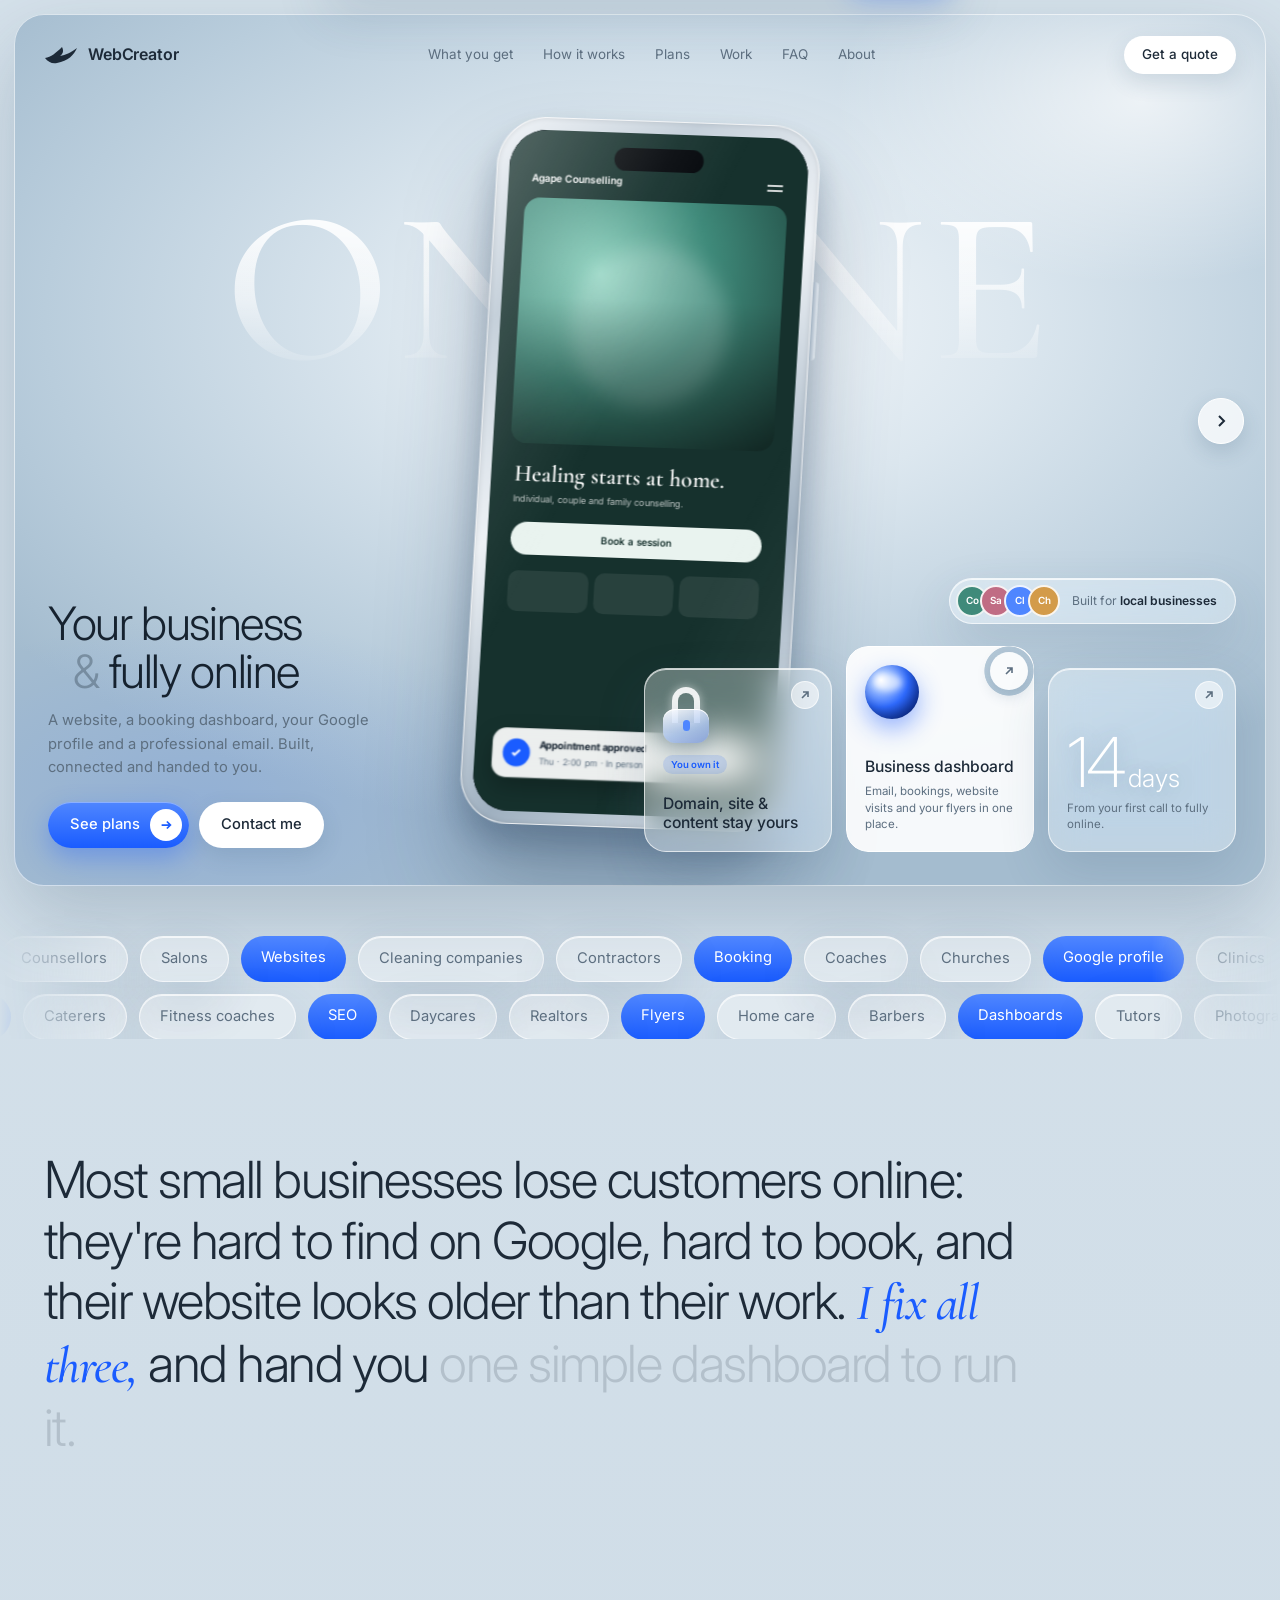
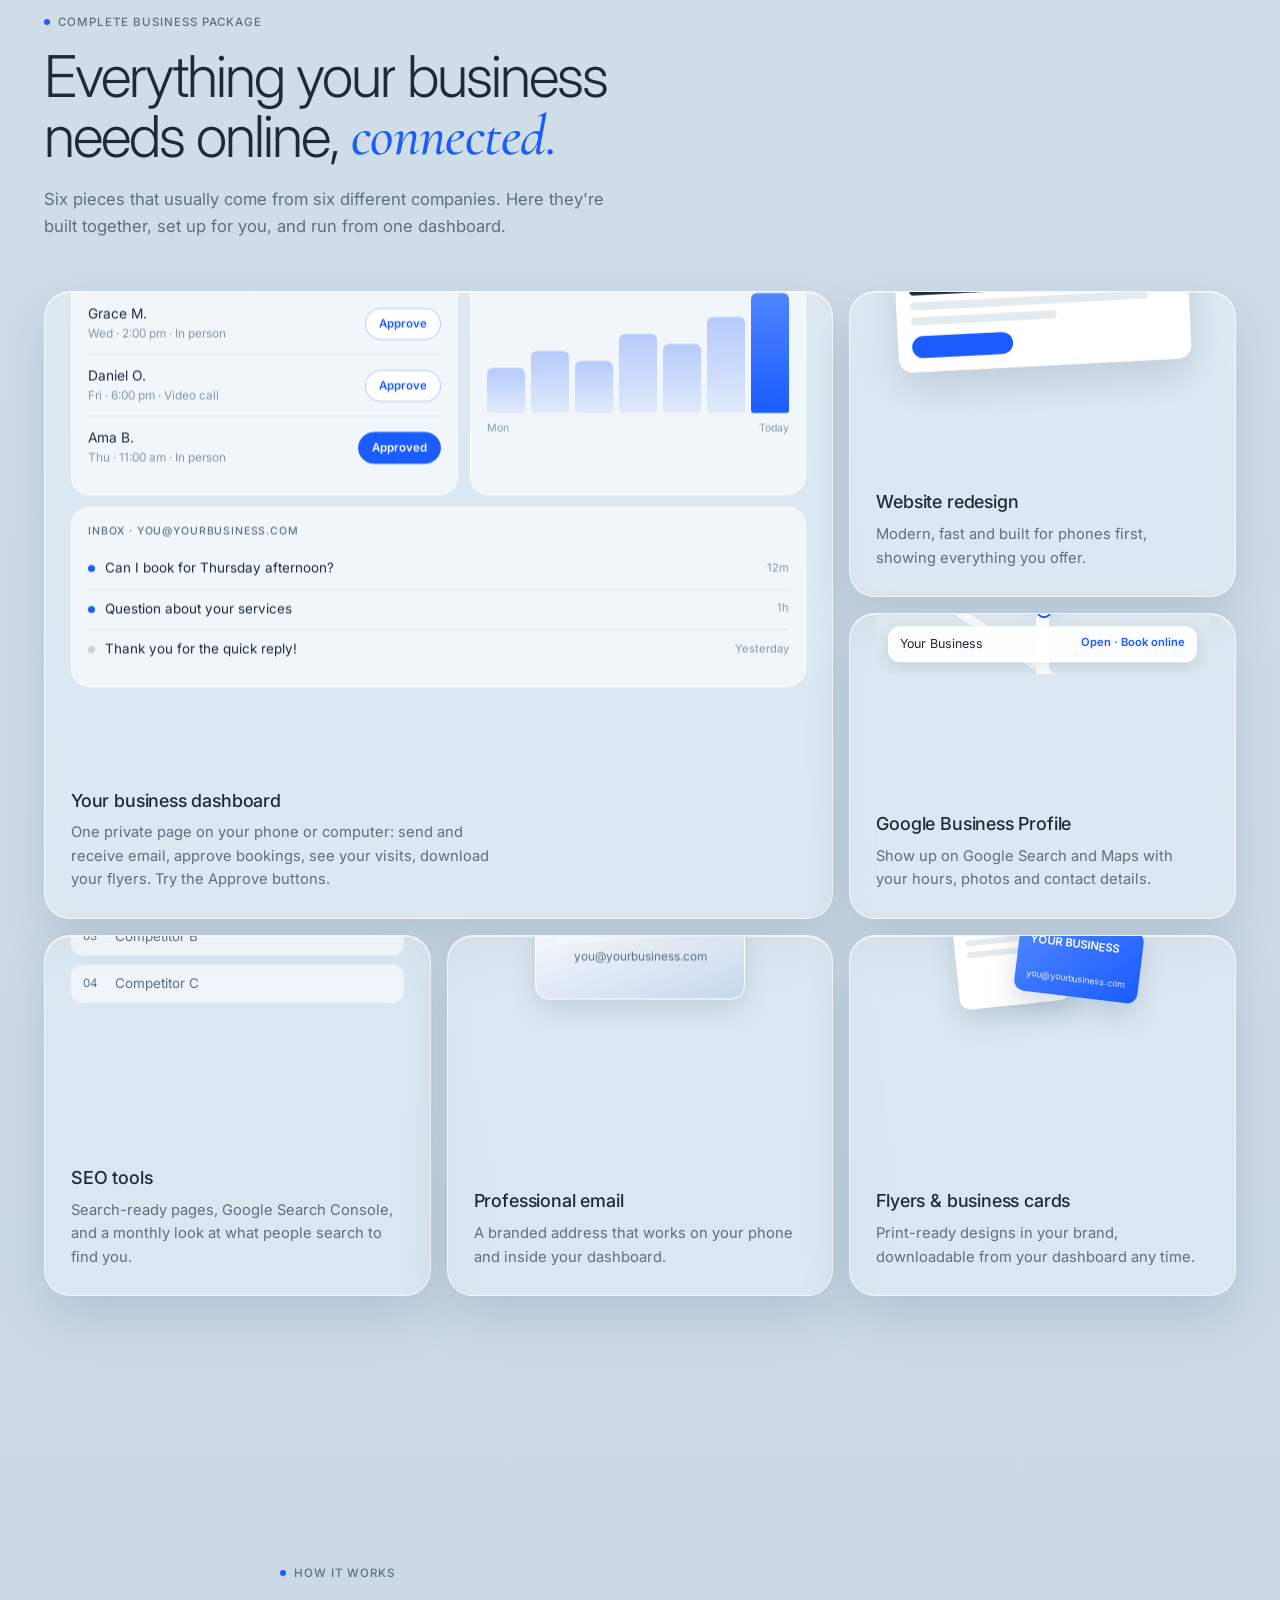
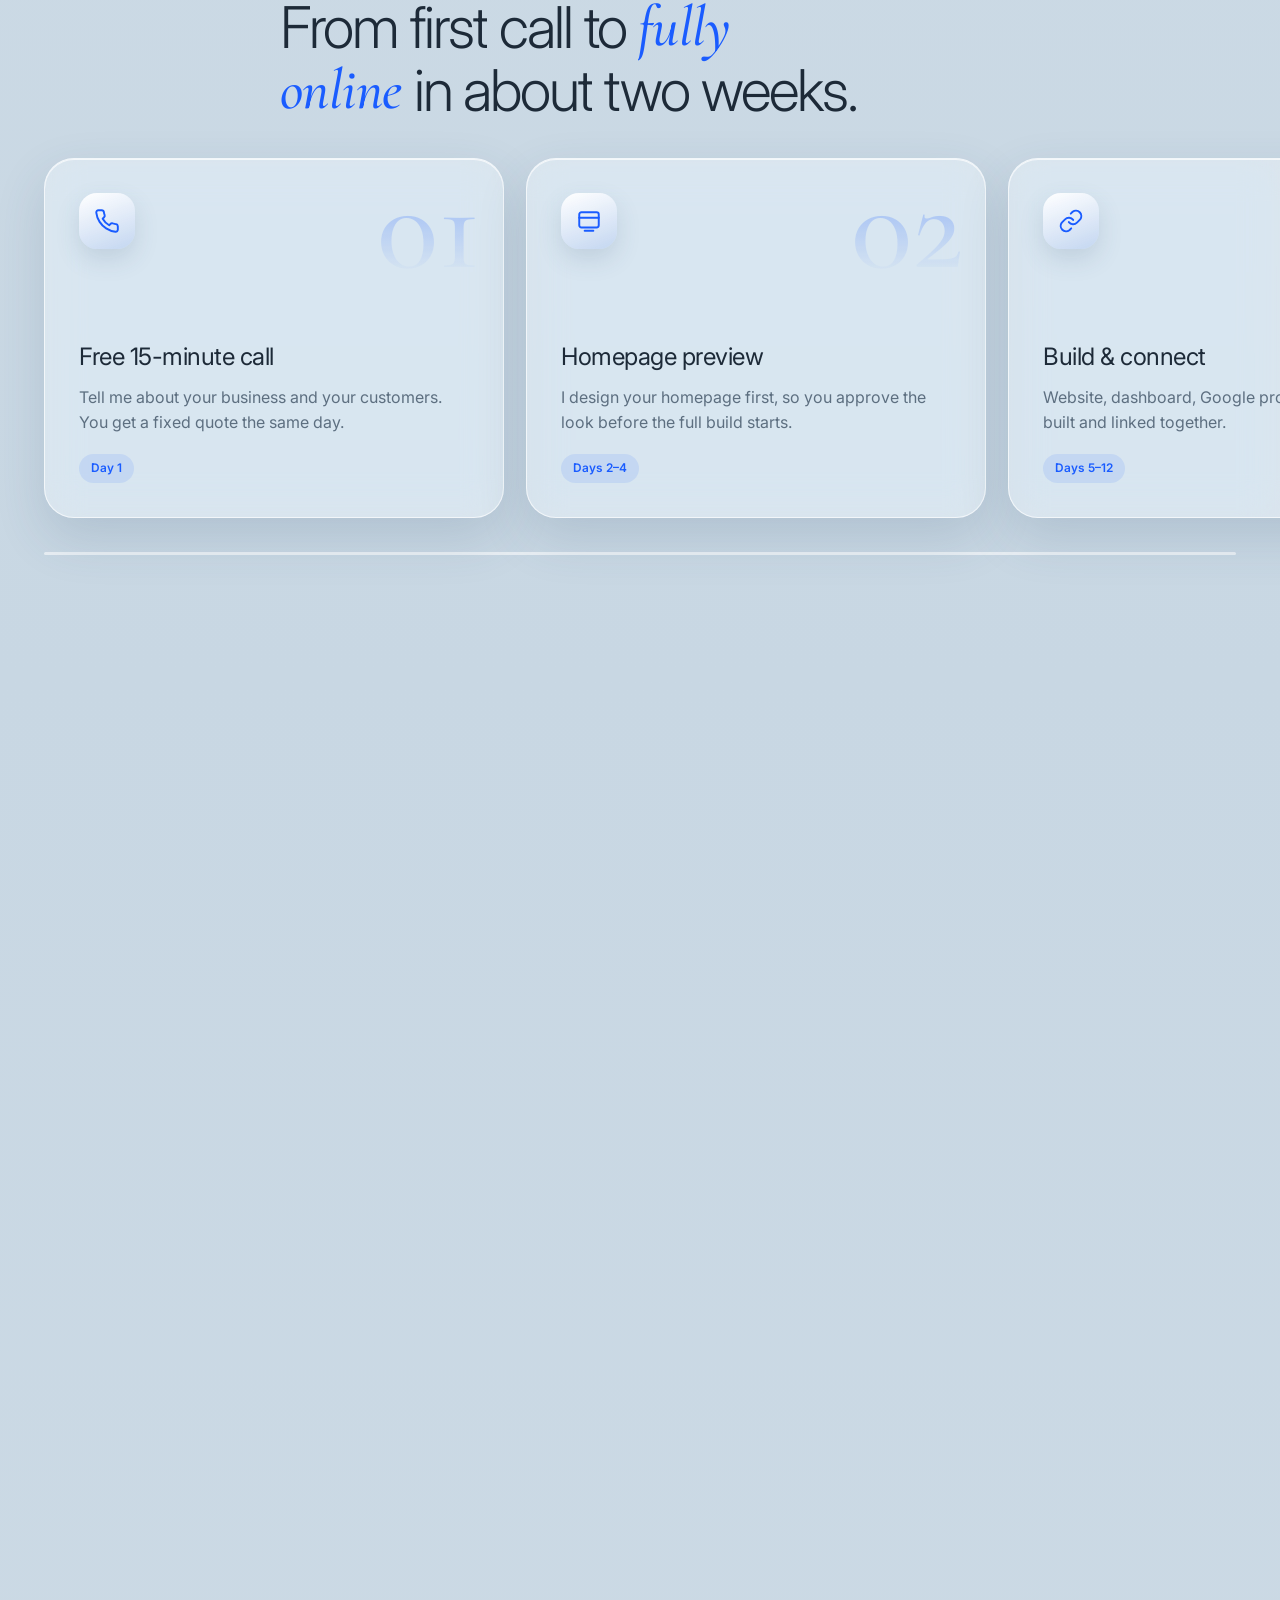
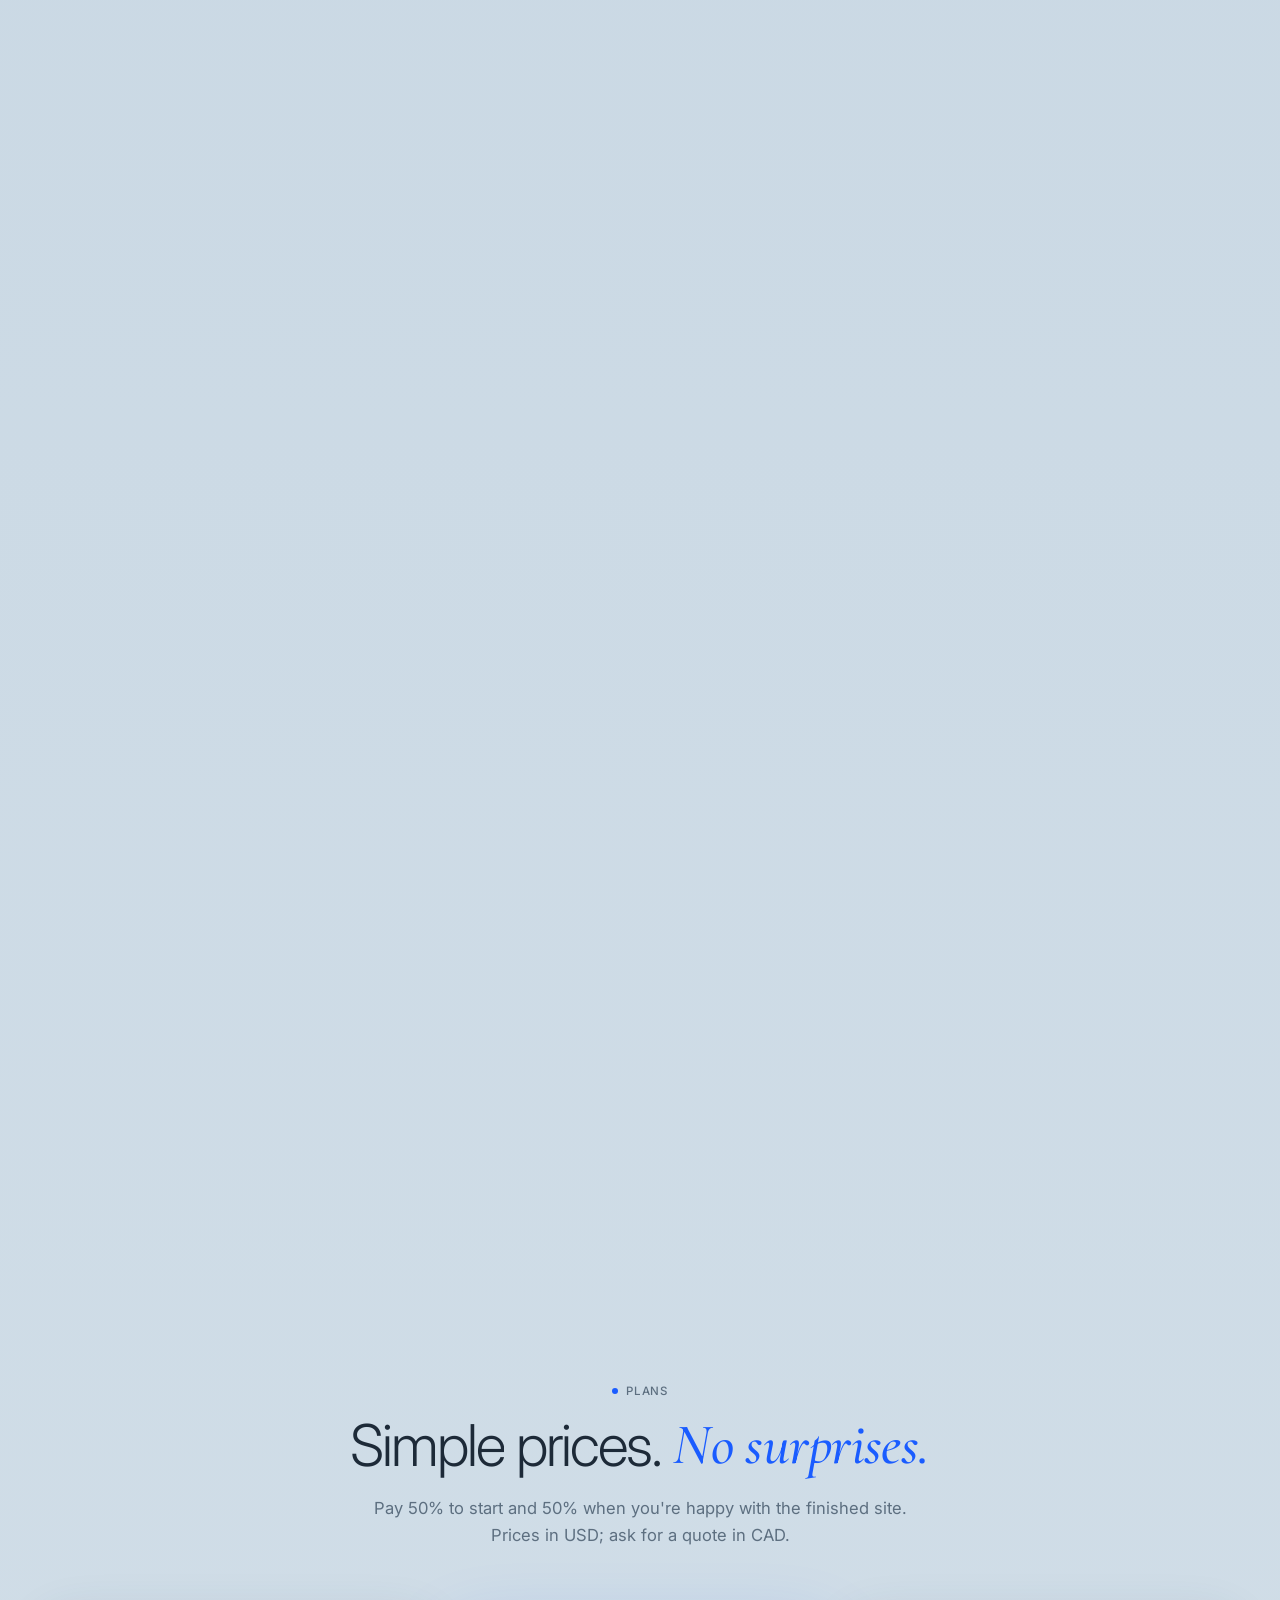
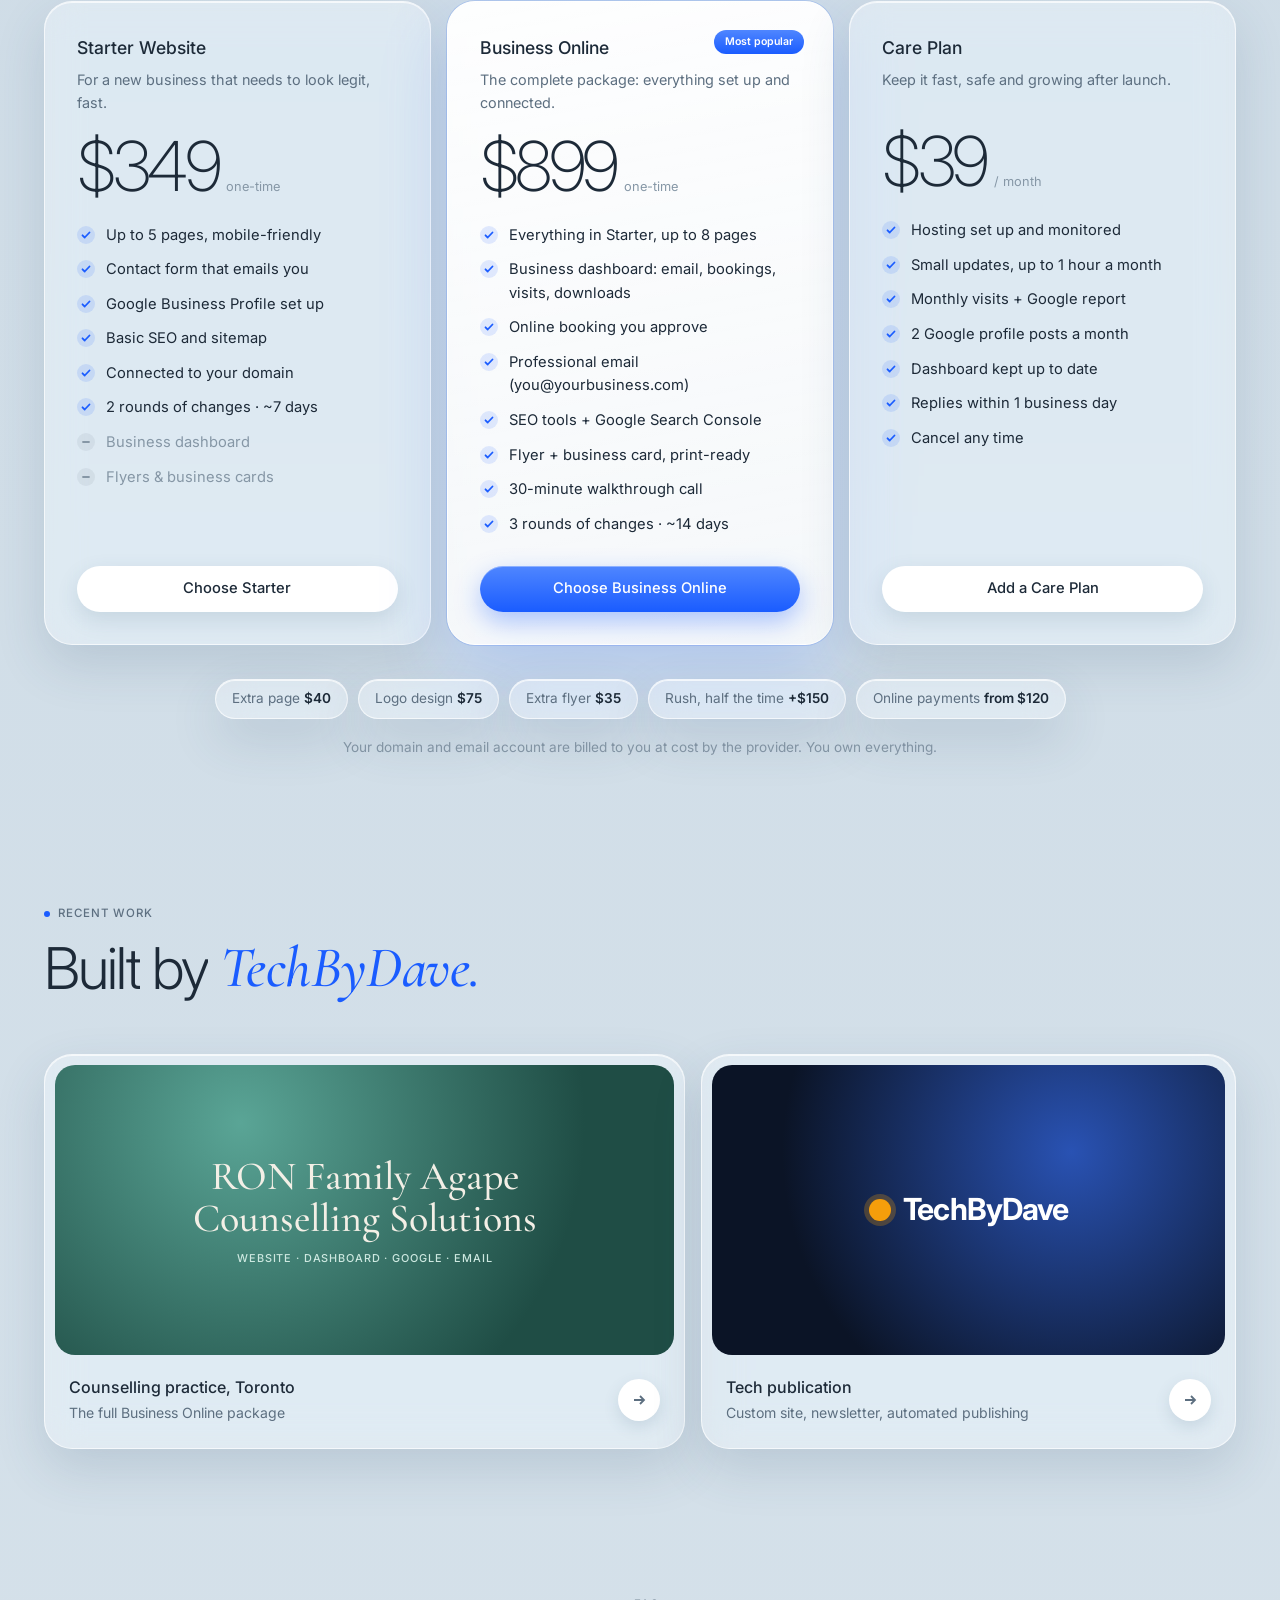
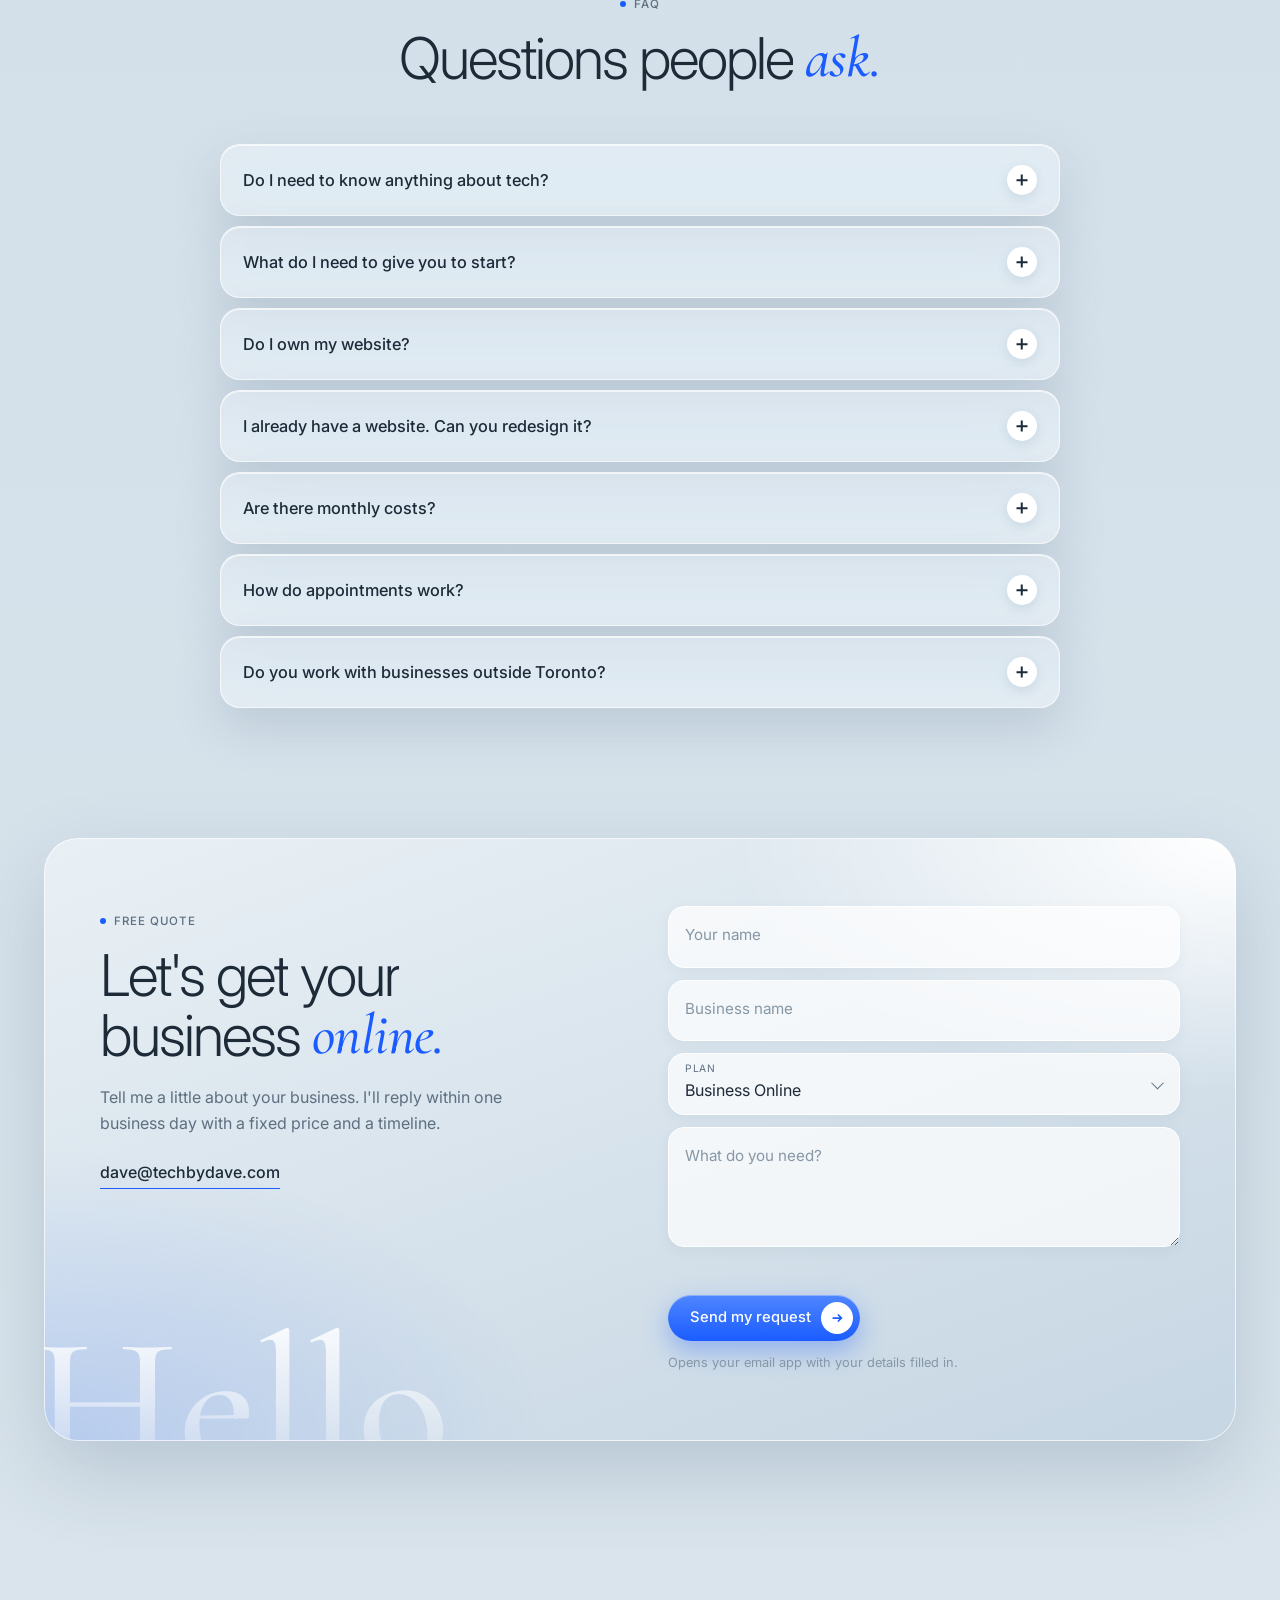
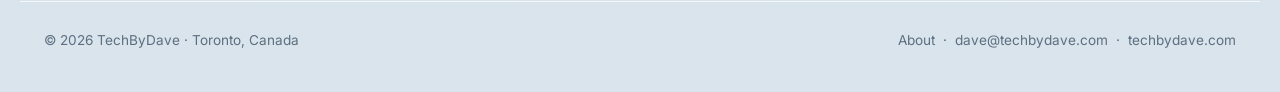
==== index.html @ c07c8d13 "Floating nav: one line, shorter labels, hide extras on narrow screens Co-Authored-By: Claude Opus 5." ====
<!DOCTYPE html>
<html lang="en">
<head>
<meta charset="utf-8">
<meta name="viewport" content="width=device-width, initial-scale=1">
<title>WebCreator by TechByDave | Websites for Small Businesses</title>
<meta name="description" content="Your business, fully online: a modern website, your own business dashboard, Google Business Profile, SEO, professional email, and flyers and business cards. Built and set up for you by TechByDave.">
<link rel="canonical" href="https://webcreator.techbydave.com/">
<meta property="og:title" content="Your business, fully online. | WebCreator by TechByDave">
<meta property="og:description" content="Website, dashboard, Google Business Profile, SEO, professional email and print designs, all set up for you.">
<meta property="og:url" content="https://webcreator.techbydave.com/">
<meta property="og:type" content="website">
<link rel="icon" href="favicon.svg" type="image/svg+xml">
<link rel="icon" href="favicon.ico" sizes="any">
<link rel="apple-touch-icon" href="apple-touch-icon.png">
<link rel="manifest" href="site.webmanifest">
<meta name="theme-color" content="#c9d9e5">
<link rel="preconnect" href="https://fonts.googleapis.com">
<link rel="preconnect" href="https://fonts.gstatic.com" crossorigin>
<link href="https://fonts.googleapis.com/css2?family=Cormorant+Garamond:wght@500;600&family=Inter:wght@200;300;400;500;600&display=swap" rel="stylesheet">
<script type="application/ld+json">
{"@context":"https://schema.org","@type":"ProfessionalService","name":"WebCreator by TechByDave","url":"https://webcreator.techbydave.com/","email":"dave@techbydave.com","areaServed":"Worldwide","address":{"@type":"PostalAddress","addressLocality":"Toronto","addressRegion":"ON","addressCountry":"CA"},"description":"Websites, business dashboards, Google Business Profile, SEO, professional email and print designs for small businesses.","priceRange":"$$"}
</script>
<link rel="stylesheet" href="assets/site.css">
</head>
<body>
<div class="progress" aria-hidden="true"></div>
<nav class="pnav glass" aria-label="Page">
  <a class="brand" href="#top"><svg viewBox="0 0 34 20" aria-hidden="true"><path d="M1 13c6-1 11-5 17-11 2 4 1 7-2 9 6-1 10-3 17-8-3 7-9 13-20 15-5 1-9-1-12-5z" fill="#1d2a38"/></svg>WebCreator</a>
  <a class="l" href="#included">Services</a><a class="l" href="#process">Process</a><a class="l" href="#plans">Plans</a><a class="l" href="#work" data-opt>Work</a><a class="l" href="about.html">About</a>
  <a class="btn btn-blue" href="#contact" style="padding:0 16px">Get a quote</a>
</nav>

<div class="frame" id="top">
  <nav class="nav" aria-label="Main">
    <a class="brand" href="#top" aria-label="WebCreator by TechByDave, home"><svg viewBox="0 0 34 20" aria-hidden="true"><path d="M1 13c6-1 11-5 17-11 2 4 1 7-2 9 6-1 10-3 17-8-3 7-9 13-20 15-5 1-9-1-12-5z" fill="#1d2a38"/></svg>WebCreator</a>
    <ul><li><a href="#included">What you get</a></li><li><a href="#process">How it works</a></li><li><a href="#plans">Plans</a></li><li><a href="#work">Work</a></li><li><a href="#faq">FAQ</a></li><li><a href="about.html">About</a></li></ul>
    <a class="btn btn-white" href="#contact">Get a quote</a>
  </nav>

  <div class="word" aria-hidden="true">ONLINE</div>

  <div class="stage" aria-label="Example client website on a phone">
    <div class="mover"><div class="float" id="float">
      <div class="phone">
        <div class="screen">
          <div class="island"></div>
          <div class="site" id="site"></div>
          <div class="toast" id="toast"><span class="ok"><svg viewBox="0 0 16 16" fill="none" stroke="currentColor" stroke-width="2.2"><path d="M4 8.5l2.5 2.5L12 5.5"/></svg></span><span><b id="toast-t">Appointment approved</b><small id="toast-s">Thu · 2:00 pm</small></span></div>
        </div>
      </div>
    </div></div>
  </div>

  <button class="next" id="next" type="button" aria-label="Show another example site"><svg viewBox="0 0 16 16" fill="none" stroke="currentColor" stroke-width="2"><path d="M6 3l5 5-5 5"/></svg></button>

  <div class="copy">
    <h1 class="reveal-up" style="transition-delay:.1s"><span>Your business</span><span class="amp"><em>&amp;</em> fully online</span></h1>
    <p class="reveal-up" style="transition-delay:.25s">A website, a booking dashboard, your Google profile and a professional email. Built, connected and handed to you.</p>
    <div class="ctas reveal-up" style="transition-delay:.4s">
      <a class="btn btn-blue" href="#plans">See plans <span class="dot"><svg viewBox="0 0 16 16" fill="none" stroke="currentColor" stroke-width="2"><path d="M3 8h10M9 4l4 4-4 4"/></svg></span></a>
      <a class="btn btn-white" href="#contact">Contact me</a>
    </div>
  </div>

  <div class="who glass reveal-up" style="transition-delay:.5s">
    <div class="faces" aria-hidden="true"><span style="background:#3f8a7a">Co</span><span style="background:#c06c84">Sa</span><span style="background:#4f86ff">Cl</span><span style="background:#d39b4a">Ch</span></div>
    <small>Built for <b>local businesses</b></small>
  </div>

  <div class="cards">
    <a class="hcard glass reveal-up" style="transition-delay:.55s" href="#included">
      <span class="go"><svg viewBox="0 0 12 12" fill="none" stroke="currentColor" stroke-width="1.6"><path d="M3 9l6-6M4 3h5v5"/></svg></span>
      <div class="lock"><i></i></div>
      <span class="pill">You own it</span>
      <h3>Domain, site &amp; content stay yours</h3>
    </a>
    <div class="wcard reveal-up" style="transition-delay:.65s">
      <a class="hcard white" href="#included">
        <div class="orb"></div>
        <h3>Business dashboard</h3>
        <p>Email, bookings, website visits and your flyers in one place.</p>
      </a>
      <a class="notch" href="#included" aria-label="See what the dashboard does"><svg viewBox="0 0 12 12" fill="none" stroke="currentColor" stroke-width="1.6"><path d="M3 9l6-6M4 3h5v5"/></svg></a>
    </div>
    <a class="hcard glass reveal-up" style="transition-delay:.75s" href="#process">
      <span class="go"><svg viewBox="0 0 12 12" fill="none" stroke="currentColor" stroke-width="1.6"><path d="M3 9l6-6M4 3h5v5"/></svg></span>
      <div class="stat" id="days">14<small>days</small></div>
      <p>From your first call to fully online.</p>
    </a>
  </div>
</div>

<div class="rows" aria-label="Who it's for and what's included">
  <div class="r"><span class="glass">Counsellors</span><span class="glass">Salons</span><span class="b">Websites</span><span class="glass">Cleaning companies</span><span class="glass">Contractors</span><span class="b">Booking</span><span class="glass">Coaches</span><span class="glass">Churches</span><span class="b">Google profile</span><span class="glass">Clinics</span><span class="glass">Restaurants</span><span class="glass">Non-profits</span><span class="glass">Counsellors</span><span class="glass">Salons</span><span class="b">Websites</span><span class="glass">Cleaning companies</span><span class="glass">Contractors</span><span class="b">Booking</span><span class="glass">Coaches</span><span class="glass">Churches</span><span class="b">Google profile</span><span class="glass">Clinics</span><span class="glass">Restaurants</span><span class="glass">Non-profits</span><span class="glass">Counsellors</span><span class="glass">Salons</span><span class="b">Websites</span><span class="glass">Cleaning companies</span><span class="glass">Contractors</span><span class="b">Booking</span><span class="glass">Coaches</span><span class="glass">Churches</span><span class="b">Google profile</span><span class="glass">Clinics</span><span class="glass">Restaurants</span><span class="glass">Non-profits</span></div>
  <div class="r"><span class="glass">Barbers</span><span class="b">Dashboards</span><span class="glass">Tutors</span><span class="glass">Photographers</span><span class="b">Pro email</span><span class="glass">Caterers</span><span class="glass">Fitness coaches</span><span class="b">SEO</span><span class="glass">Daycares</span><span class="glass">Realtors</span><span class="b">Flyers</span><span class="glass">Home care</span><span class="glass">Barbers</span><span class="b">Dashboards</span><span class="glass">Tutors</span><span class="glass">Photographers</span><span class="b">Pro email</span><span class="glass">Caterers</span><span class="glass">Fitness coaches</span><span class="b">SEO</span><span class="glass">Daycares</span><span class="glass">Realtors</span><span class="b">Flyers</span><span class="glass">Home care</span><span class="glass">Barbers</span><span class="b">Dashboards</span><span class="glass">Tutors</span><span class="glass">Photographers</span><span class="b">Pro email</span><span class="glass">Caterers</span><span class="glass">Fitness coaches</span><span class="b">SEO</span><span class="glass">Daycares</span><span class="glass">Realtors</span><span class="b">Flyers</span><span class="glass">Home care</span></div>
</div>

<section class="statement" style="padding-bottom:40px"><div class="wrap">
  <p class="say">Most small businesses lose customers online: they're hard to find on Google, hard to book, and their website looks older than their work. <em>I fix all three,</em> and hand you one simple dashboard to run it.</p>
</div></section>

<section id="included"><div class="wrap">
  <div class="head rv"><span class="label">Complete business package</span><h2>Everything your business needs online, <em>connected.</em></h2><p>Six pieces that usually come from six different companies. Here they're built together, set up for you, and run from one dashboard.</p></div>
  <div class="bento">
    <article class="tile glass t-dash rv">
      <div class="ui par" data-speed=".05"><div class="mini">
        <div class="pane"><span class="label">Appointment requests</span>
          <div class="appt"><span>Grace M.<small>Wed · 2:00 pm · In person</small></span><button class="approve" type="button">Approve</button></div>
          <div class="appt"><span>Daniel O.<small>Fri · 6:00 pm · Video call</small></span><button class="approve" type="button">Approve</button></div>
          <div class="appt"><span>Ama B.<small>Thu · 11:00 am · In person</small></span><button class="approve done" type="button">Approved</button></div>
        </div>
        <div class="pane"><span class="label">Visits this week</span><div class="bars"><i style="height:38%;transition-delay:.05s"></i><i style="height:52%;transition-delay:.1s"></i><i style="height:44%;transition-delay:.15s"></i><i style="height:66%;transition-delay:.2s"></i><i style="height:58%;transition-delay:.25s"></i><i style="height:80%;transition-delay:.3s"></i><i style="height:100%;transition-delay:.35s"></i></div><div class="note"><span>Mon</span><span>Today</span></div></div>
        <div class="pane" style="grid-column:1/-1"><span class="label">Inbox · you@yourbusiness.com</span>
          <div class="mailrow"><i></i><span>Can I book for Thursday afternoon?</span><small>12m</small></div>
          <div class="mailrow"><i></i><span>Question about your services</span><small>1h</small></div>
          <div class="mailrow"><i class="r"></i><span>Thank you for the quick reply!</span><small>Yesterday</small></div>
        </div>
      </div></div>
      <h3>Your business dashboard</h3>
      <p>One private page on your phone or computer: send and receive email, approve bookings, see your visits, download your flyers. Try the Approve buttons.</p>
    </article>
    <article class="tile glass t-a rv">
      <div class="ui par" data-speed=".09"><div class="browser"><div class="bar"><i></i><i></i><i></i></div><div class="pg"><b></b><b class="s"></b><b class="t"></b><u></u></div></div></div>
      <h3>Website redesign</h3><p>Modern, fast and built for phones first, showing everything you offer.</p>
    </article>
    <article class="tile glass t-a rv">
      <div class="ui par" data-speed=".09"><div class="map"><div class="pin"><b></b></div><div class="listing">Your Business <span>Open · Book online</span></div></div></div>
      <h3>Google Business Profile</h3><p>Show up on Google Search and Maps with your hours, photos and contact details.</p>
    </article>
    <article class="tile glass t-a rv">
      <div class="ui par" data-speed=".09"><div class="rank" id="rank"><div><b>01</b>Competitor A</div><div><b>02</b>Competitor B</div><div class="you"><b>03</b>Your business</div><div><b>04</b>Competitor C</div></div></div>
      <h3>SEO tools</h3><p>Search-ready pages, Google Search Console, and a monthly look at what people search to find you.</p>
    </article>
    <article class="tile glass t-a rv">
      <div class="ui par" data-speed=".09"><div class="env"><div class="sheet"><b>New booking request</b>Hi, is Thursday at 2pm available?</div><div class="front">you@yourbusiness.com</div></div></div>
      <h3>Professional email</h3><p>A branded address that works on your phone and inside your dashboard.</p>
    </article>
    <article class="tile glass t-a rv">
      <div class="ui par" data-speed=".09"><div class="cards2"><div class="flyer"></div><div class="bcard">YOUR BUSINESS<small>you@yourbusiness.com</small></div></div></div>
      <h3>Flyers &amp; business cards</h3><p>Print-ready designs in your brand, downloadable from your dashboard any time.</p>
    </article>
  </div>
</div></section>

<section id="process" class="hz" style="padding:0">
  <div class="hzpin">
    <div class="wrap"><div class="head" style="margin-bottom:34px"><span class="label">How it works</span><h2>From first call to <em>fully online</em> in about two weeks.</h2></div></div>
    <div class="rail">
      <div class="card glass"><span class="n">01</span><span class="ico"><svg viewBox="0 0 24 24" fill="none" stroke="currentColor" stroke-width="1.8" stroke-linecap="round" stroke-linejoin="round"><path d="M22 16.9v3a2 2 0 0 1-2.2 2 19.8 19.8 0 0 1-8.6-3.1 19.5 19.5 0 0 1-6-6A19.8 19.8 0 0 1 2.1 4.2 2 2 0 0 1 4.1 2h3a2 2 0 0 1 2 1.7c.1 1 .4 1.9.7 2.8a2 2 0 0 1-.5 2.1L8 9.9a16 16 0 0 0 6 6l1.3-1.3a2 2 0 0 1 2.1-.4c.9.3 1.8.6 2.8.7a2 2 0 0 1 1.7 2z"/></svg></span><h3>Free 15-minute call</h3><p>Tell me about your business and your customers. You get a fixed quote the same day.</p><span class="when">Day 1</span></div>
      <div class="card glass"><span class="n">02</span><span class="ico"><svg viewBox="0 0 24 24" fill="none" stroke="currentColor" stroke-width="1.8" stroke-linecap="round" stroke-linejoin="round"><rect x="3" y="4" width="18" height="14" rx="2"/><path d="M3 9h18M8 21h8"/></svg></span><h3>Homepage preview</h3><p>I design your homepage first, so you approve the look before the full build starts.</p><span class="when">Days 2–4</span></div>
      <div class="card glass"><span class="n">03</span><span class="ico"><svg viewBox="0 0 24 24" fill="none" stroke="currentColor" stroke-width="1.8" stroke-linecap="round" stroke-linejoin="round"><path d="M10 13a5 5 0 0 0 7.5.5l3-3a5 5 0 0 0-7-7l-1.7 1.7"/><path d="M14 11a5 5 0 0 0-7.5-.5l-3 3a5 5 0 0 0 7 7l1.7-1.7"/></svg></span><h3>Build &amp; connect</h3><p>Website, dashboard, Google profile and email are built and linked together.</p><span class="when">Days 5–12</span></div>
      <div class="card glass"><span class="n">04</span><span class="ico"><svg viewBox="0 0 24 24" fill="none" stroke="currentColor" stroke-width="1.8" stroke-linecap="round" stroke-linejoin="round"><path d="M4.5 16.5c-1.5 1.3-2 5-2 5s3.7-.5 5-2c.7-.8.7-2.1-.1-2.9a2.2 2.2 0 0 0-2.9-.1z"/><path d="M12 15l-3-3a22 22 0 0 1 2-3.9A12.9 12.9 0 0 1 22 2c0 2.7-.8 7.5-6 11a22.4 22.4 0 0 1-4 2z"/></svg></span><h3>Launch &amp; walkthrough</h3><p>You go live on your domain, and I show you how to use your dashboard.</p><span class="when">Day 14</span></div>
      <a class="card end" href="#contact"><span class="label" style="color:rgba(255,255,255,.75)">You're online</span><h3>Let's start yours.</h3><p>Book a free 15-minute call and get a fixed quote the same day.</p><span class="when" style="background:#fff">Get a free quote →</span></a>
    </div>
    <div class="bar"><i></i></div>
  </div>
</section>

<section id="plans"><div class="wrap">
  <div class="head c rv"><span class="label">Plans</span><h2>Simple prices. <em>No surprises.</em></h2><p>Pay 50% to start and 50% when you're happy with the finished site. Prices in USD; ask for a quote in CAD.</p></div>
  <div class="plans">
    <div class="plan glass rv">
      <h3>Starter Website</h3><p class="for">For a new business that needs to look legit, fast.</p>
      <div class="price"><b>$349</b><small>one-time</small></div>
      <ul><li>Up to 5 pages, mobile-friendly</li><li>Contact form that emails you</li><li>Google Business Profile set up</li><li>Basic SEO and sitemap</li><li>Connected to your domain</li><li>2 rounds of changes · ~7 days</li><li class="no">Business dashboard</li><li class="no">Flyers &amp; business cards</li></ul>
      <a class="btn btn-white full" href="#contact" data-plan="Starter Website">Choose Starter</a>
    </div>
    <div class="plan pop rv">
      <span class="badge">Most popular</span>
      <h3>Business Online</h3><p class="for">The complete package: everything set up and connected.</p>
      <div class="price"><b>$899</b><small>one-time</small></div>
      <ul><li>Everything in Starter, up to 8 pages</li><li>Business dashboard: email, bookings, visits, downloads</li><li>Online booking you approve</li><li>Professional email (you@yourbusiness.com)</li><li>SEO tools + Google Search Console</li><li>Flyer + business card, print-ready</li><li>30-minute walkthrough call</li><li>3 rounds of changes · ~14 days</li></ul>
      <a class="btn btn-blue full" href="#contact" data-plan="Business Online">Choose Business Online</a>
    </div>
    <div class="plan glass rv">
      <h3>Care Plan</h3><p class="for">Keep it fast, safe and growing after launch.</p>
      <div class="price"><b>$39</b><small>/ month</small></div>
      <ul><li>Hosting set up and monitored</li><li>Small updates, up to 1 hour a month</li><li>Monthly visits + Google report</li><li>2 Google profile posts a month</li><li>Dashboard kept up to date</li><li>Replies within 1 business day</li><li>Cancel any time</li></ul>
      <a class="btn btn-white full" href="#contact" data-plan="Care Plan">Add a Care Plan</a>
    </div>
  </div>
  <div class="addons rv"><span class="glass">Extra page <b>$40</b></span><span class="glass">Logo design <b>$75</b></span><span class="glass">Extra flyer <b>$35</b></span><span class="glass">Rush, half the time <b>+$150</b></span><span class="glass">Online payments <b>from $120</b></span></div>
  <p class="fine">Your domain and email account are billed to you at cost by the provider. You own everything.</p>
</div></section>

<section id="work" style="padding-top:30px"><div class="wrap">
  <div class="head rv"><span class="label">Recent work</span><h2>Built by <em>TechByDave.</em></h2></div>
  <div class="work">
    <a class="case glass rv" href="https://ronagapecounselling.com" target="_blank" rel="noopener">
      <div class="shot s1"><div class="inner">RON Family Agape<br>Counselling Solutions<small>WEBSITE · DASHBOARD · GOOGLE · EMAIL</small></div></div>
      <div class="meta"><div><b>Counselling practice, Toronto</b><span>The full Business Online package</span></div><span class="arrow"><svg viewBox="0 0 16 16" fill="none" stroke="currentColor" stroke-width="1.8"><path d="M3 8h10M9 4l4 4-4 4"/></svg></span></div>
    </a>
    <a class="case glass rv" href="https://techbydave.com" target="_blank" rel="noopener">
      <div class="shot s2"><div class="inner"><i></i>TechByDave</div></div>
      <div class="meta"><div><b>Tech publication</b><span>Custom site, newsletter, automated publishing</span></div><span class="arrow"><svg viewBox="0 0 16 16" fill="none" stroke="currentColor" stroke-width="1.8"><path d="M3 8h10M9 4l4 4-4 4"/></svg></span></div>
    </a>
  </div>
</div></section>

<section id="faq" style="padding-top:30px"><div class="wrap">
  <div class="head c rv"><span class="label">FAQ</span><h2>Questions people <em>ask.</em></h2></div>
  <div class="faq rv" id="faqs"></div>
</div></section>

<section id="contact" style="padding-top:20px"><div class="wrap">
  <div class="contact rv">
    <div class="bigword" aria-hidden="true">Hello</div>
    <div>
      <div class="head" style="margin:0"><span class="label">Free quote</span><h2>Let's get your business <em>online.</em></h2></div>
      <p class="l">Tell me a little about your business. I'll reply within one business day with a fixed price and a timeline.</p>
      <a class="mail" href="mailto:dave@techbydave.com">dave@techbydave.com</a>
    </div>
    <form id="quote" novalidate>
      <div class="field"><input id="n" name="name" placeholder=" " autocomplete="name" required><label for="n">Your name</label></div>
      <div class="field"><input id="b" name="business" placeholder=" " autocomplete="organization" required><label for="b">Business name</label></div>
      <div class="field sel"><select id="p" name="plan"><option>Business Online</option><option>Starter Website</option><option>Care Plan</option><option>Not sure yet</option></select><label for="p">Plan</label></div>
      <div class="field"><textarea id="m" name="message" placeholder=" "></textarea><label for="m">What do you need?</label></div>
      <p class="err" id="err" role="status"></p>
      <button class="btn btn-blue" type="submit" style="justify-self:start">Send my request <span class="dot"><svg viewBox="0 0 16 16" fill="none" stroke="currentColor" stroke-width="2"><path d="M3 8h10M9 4l4 4-4 4"/></svg></span></button>
      <span class="formnote">Opens your email app with your details filled in.</span>
    </form>
  </div>
</div></section>

<footer><div class="wrap">
  <span>© <span class="year">2026</span> TechByDave · Toronto, Canada</span>
  <span><a href="about.html">About</a> &nbsp;·&nbsp; <a href="mailto:dave@techbydave.com">dave@techbydave.com</a> &nbsp;·&nbsp; <a href="https://techbydave.com">techbydave.com</a></span>
</div></footer>

<script src="assets/site.js"></script>
</body>
</html>
---- assets/site.css ----
/*
VOICE   airy, calm, premium: thin type, soft light, frosted glass
IDEA    a winter-sky studio: the client's site flies in and lands in front of you
PICTURE a 3D phone that swoops in and settles, a giant serif word behind it, glass cards on top
COLOUR  60 icy blue-grey sky, 30 frosted white, 10 electric blue
TYPE    Cormorant Garamond for the giant word and numbers, Inter (light) for everything else
*/
:root{--ink:#1d2a38;--dim:#5d6f80;--mute:#8697a6;--blue:#1a5cff;--blue2:#4f86ff;--glass:rgba(255,255,255,.34);--glass2:rgba(255,255,255,.62);--edge:rgba(255,255,255,.65);--serif:"Cormorant Garamond",Georgia,serif;--sans:Inter,system-ui,-apple-system,"Segoe UI",sans-serif;--shadow:0 20px 50px rgba(52,82,110,.16)}
*{box-sizing:border-box;margin:0;padding:0;min-width:0}
html{scroll-behavior:smooth;scroll-padding-top:30px}
body{font:16px/1.6 var(--sans);color:var(--ink);background:linear-gradient(180deg,#d6e2eb,#c8d7e3 40%,#d9e4ec);-webkit-font-smoothing:antialiased;overflow-x:clip}
a{color:inherit;text-decoration:none}
button{font:inherit;color:inherit;background:none;border:0;cursor:pointer}
::selection{background:var(--blue);color:#fff}
a:focus-visible,button:focus-visible,input:focus-visible,select:focus-visible,textarea:focus-visible{outline:2px solid var(--blue);outline-offset:3px}
.wrap{max-width:1240px;margin:0 auto;padding:0 24px}
.glass{background:var(--glass);border:1px solid var(--edge);backdrop-filter:blur(18px) saturate(1.4);-webkit-backdrop-filter:blur(18px) saturate(1.4);box-shadow:var(--shadow),inset 0 1px 0 rgba(255,255,255,.7)}
.label{font-size:.72rem;letter-spacing:.08em;text-transform:uppercase;color:var(--dim);font-weight:500}

/* buttons */
.btn{display:inline-flex;align-items:center;gap:10px;height:46px;padding:0 7px 0 22px;border-radius:999px;font-weight:500;font-size:.92rem;transition:transform .25s,box-shadow .3s,background .3s;white-space:nowrap}
.btn:active{transform:scale(.97)}
.btn .dot{width:32px;height:32px;border-radius:50%;display:grid;place-items:center;transition:transform .35s cubic-bezier(.2,.8,.2,1)}
.btn .dot svg{width:14px;height:14px}
.btn:hover .dot{transform:rotate(-45deg)}
.btn-blue{background:linear-gradient(180deg,var(--blue2),var(--blue));color:#fff;box-shadow:0 10px 26px rgba(26,92,255,.35),inset 0 1px 0 rgba(255,255,255,.35)}
.btn-blue .dot{background:#fff;color:var(--blue)}
.btn-blue:hover{box-shadow:0 14px 34px rgba(26,92,255,.45),inset 0 1px 0 rgba(255,255,255,.35)}
.btn-white{background:#fff;color:var(--ink);padding:0 22px;box-shadow:0 8px 22px rgba(52,82,110,.14)}
.btn-white:hover{box-shadow:0 12px 28px rgba(52,82,110,.22)}
.btn.full{width:100%;justify-content:center;padding:0 22px}

/* ---------- HERO FRAME ---------- */
.frame{position:relative;margin:14px;height:calc(100vh - 28px);min-height:660px;max-height:980px;border-radius:30px;overflow:hidden;isolation:isolate;
  background:radial-gradient(70% 60% at 55% 35%,#f4f8fb 0%,#dce7ef 35%,#b9cddc 75%,#a4bccf 100%);box-shadow:0 30px 80px rgba(52,82,110,.25),inset 0 0 0 1px rgba(255,255,255,.6)}
.frame::after{content:"";position:absolute;inset:0;z-index:-1;background:radial-gradient(40% 30% at 15% 90%,rgba(26,92,255,.12),transparent 70%),radial-gradient(35% 30% at 90% 10%,rgba(255,255,255,.7),transparent 70%)}
.nav{position:absolute;top:0;left:0;right:0;z-index:20;display:flex;align-items:center;justify-content:space-between;padding:22px 30px}
.brand{display:flex;align-items:center;gap:10px;font-weight:600;letter-spacing:-.01em}
.brand svg{width:34px;height:20px}
.nav ul{display:flex;gap:30px;list-style:none;font-size:.84rem;color:var(--dim)}
.nav ul a{position:relative;transition:color .2s}
.nav ul a:hover{color:var(--ink)}
.nav ul a::after{content:"";position:absolute;left:0;right:100%;bottom:-4px;height:1px;background:var(--ink);transition:right .3s}
.nav ul a:hover::after{right:0}
.nav .btn{height:38px;font-size:.84rem;padding:0 18px}
@media(max-width:900px){.nav ul{display:none}}

/* giant word */
.word{position:absolute;left:0;right:0;top:19%;z-index:1;text-align:center;font-family:var(--serif);font-weight:500;font-size:clamp(4.2rem,17vw,17rem);line-height:1;white-space:nowrap;pointer-events:none;
  background:linear-gradient(180deg,rgba(255,255,255,.98) 10%,rgba(255,255,255,.6) 55%,rgba(255,255,255,0) 92%);-webkit-background-clip:text;background-clip:text;color:transparent;
  opacity:0;filter:blur(14px);letter-spacing:.2em;transition:opacity 1.6s ease,filter 1.6s ease,letter-spacing 2.2s cubic-bezier(.2,.8,.2,1)}
body.landed .word{opacity:1;filter:blur(.3px);letter-spacing:.03em}

/* phone stage */
.stage{position:absolute;left:50%;top:12%;bottom:-6%;width:min(31vw,400px);transform:translateX(-50%);z-index:3;perspective:1600px}
.mover{position:absolute;inset:0;transform-style:preserve-3d;animation:fly 1.9s .25s cubic-bezier(.16,.84,.3,1) both}
@keyframes fly{
  0%{transform:translate3d(120%,-25%,-900px) rotateZ(28deg) rotateY(-55deg) scale(.3);opacity:0;filter:blur(10px)}
  15%{opacity:1}
  60%{transform:translate3d(-6%,2%,40px) rotateZ(-4deg) rotateY(14deg) scale(1.04);filter:blur(1.5px)}
  100%{transform:none;opacity:1;filter:none}
}
.float{position:absolute;inset:0;transform-style:preserve-3d;transition:transform .6s cubic-bezier(.2,.8,.2,1)}
.phone{position:absolute;left:8%;right:8%;top:0;aspect-ratio:9/19.2;border-radius:15% / 7%;
  background:linear-gradient(135deg,#f3f6f9 0%,#c5d0da 20%,#eef2f6 42%,#9fb0c0 70%,#e7edf2 100%);
  padding:3.2%;box-shadow:0 60px 90px rgba(30,55,85,.35),0 18px 30px rgba(30,55,85,.25),inset 0 0 0 1px rgba(255,255,255,.8),inset 0 0 6px rgba(0,0,0,.15);
  transform:rotateY(-14deg) rotateX(6deg) rotateZ(2deg);animation:bob 7s ease-in-out 2.2s infinite}
@keyframes bob{50%{transform:rotateY(-9deg) rotateX(3deg) rotateZ(.5deg) translateY(-12px)}}
.phone::before{content:"";position:absolute;right:-1.6%;top:22%;width:1.8%;height:11%;border-radius:0 4px 4px 0;background:linear-gradient(90deg,#9fb0c0,#e2e8ee)}
.screen{position:relative;height:100%;border-radius:12% / 5.6%;overflow:hidden;background:#0d1520;box-shadow:inset 0 0 0 2px #0a0f17}
.screen::after{content:"";position:absolute;inset:0;pointer-events:none;z-index:6;background:linear-gradient(115deg,rgba(255,255,255,.26) 0%,rgba(255,255,255,.05) 28%,transparent 40%,transparent 70%,rgba(255,255,255,.07) 100%)}
.island{position:absolute;top:2.2%;left:50%;transform:translateX(-50%);width:30%;height:3.4%;border-radius:999px;background:#05080c;z-index:5}
.site{position:absolute;inset:0;display:flex;flex-direction:column;transition:opacity .45s,transform .6s cubic-bezier(.2,.8,.2,1)}
.site.out{opacity:0;transform:translateY(18px) scale(.98)}
.site .top{display:flex;justify-content:space-between;align-items:center;padding:13% 8% 4%;font-size:clamp(.5rem,.8vw,.72rem);font-weight:600;color:#fff}
.site .top i{width:16px;height:2px;background:currentColor;box-shadow:0 5px 0 currentColor;display:block;opacity:.8}
.site .heroimg{margin:0 6%;height:36%;border-radius:16px;position:relative;overflow:hidden}
.site .heroimg::after{content:"";position:absolute;inset:0;background:linear-gradient(180deg,transparent 40%,rgba(0,0,0,.4))}
.site .heroimg::before{content:"";position:absolute;width:60%;aspect-ratio:1;border-radius:50%;left:20%;top:18%;background:rgba(255,255,255,.18);filter:blur(10px)}
.site h5{font-family:var(--serif);font-weight:600;font-size:clamp(1rem,1.85vw,1.65rem);line-height:1.02;color:#fff;padding:6% 8% 2%}
.site p{font-size:clamp(.45rem,.72vw,.66rem);color:rgba(255,255,255,.72);padding:0 8%}
.site .book{margin:5% 8% 0;height:clamp(22px,2.6vw,34px);border-radius:999px;display:grid;place-items:center;font-size:clamp(.5rem,.78vw,.7rem);font-weight:600}
.site .chips{display:flex;gap:6px;padding:5% 8% 0}
.site .chips span{flex:1;height:clamp(28px,3.2vw,44px);border-radius:10px;background:rgba(255,255,255,.08)}
.toast{position:absolute;left:6%;right:6%;bottom:5%;z-index:4;border-radius:14px;padding:9px 11px;display:flex;align-items:center;gap:9px;background:rgba(255,255,255,.92);backdrop-filter:blur(10px);color:#13202d;font-size:clamp(.5rem,.78vw,.7rem);box-shadow:0 10px 24px rgba(0,0,0,.25);transform:translateY(160%);transition:transform .7s cubic-bezier(.2,.9,.25,1.2)}
.toast.show{transform:none}
.toast b{display:block;font-size:1em}
.toast small{color:#5d6f80;font-size:.9em}
.toast .ok{width:clamp(20px,2.2vw,28px);height:clamp(20px,2.2vw,28px);border-radius:50%;background:var(--blue);display:grid;place-items:center;flex:none;color:#fff}
.toast .ok svg{width:55%;height:55%}

/* hero copy */
.copy{position:absolute;left:34px;bottom:38px;z-index:6;max-width:400px}
.copy h1{font-weight:300;font-size:clamp(2.2rem,3.6vw,3.3rem);line-height:1.05;letter-spacing:-.03em;color:#16222f}
.copy h1 span{display:block}
.copy h1 .amp{padding-left:.55em}
.copy h1 .amp em{font-style:normal;color:rgba(29,42,56,.32)}
.copy p{color:var(--dim);font-size:.92rem;margin:14px 0 22px;max-width:330px}
.copy .ctas{display:flex;gap:10px;flex-wrap:wrap}
.reveal-up{opacity:0;transform:translateY(24px);transition:opacity 1s cubic-bezier(.2,.8,.2,1),transform 1s cubic-bezier(.2,.8,.2,1)}
body.landed .reveal-up{opacity:1;transform:none}

/* hero cards */
.cards{position:absolute;right:30px;bottom:34px;z-index:6;display:grid;grid-template-columns:repeat(3,188px);gap:14px;align-items:end}
.who{position:absolute;right:30px;bottom:262px;z-index:6;display:flex;align-items:center;gap:12px;padding:6px 18px 6px 6px;border-radius:999px}
.who .faces{display:flex}
.who .faces span{width:32px;height:32px;border-radius:50%;margin-left:-8px;border:2px solid rgba(255,255,255,.9);display:grid;place-items:center;font-size:.62rem;font-weight:600;color:#fff}
.who .faces span:first-child{margin-left:0}
.who small{font-size:.76rem;color:var(--dim)}
.who b{font-weight:600;color:var(--ink)}
.hcard{position:relative;border-radius:22px;padding:18px;height:184px;display:flex;flex-direction:column;transition:transform .5s cubic-bezier(.2,.8,.2,1),opacity 1s,box-shadow .4s}
.hcard:hover{transform:translateY(-6px)!important}
.hcard h3{font-size:.98rem;font-weight:500;line-height:1.2;margin-top:auto}
.hcard p{font-size:.72rem;color:var(--dim);margin-top:6px;line-height:1.45}
.hcard .go{position:absolute;top:12px;right:12px;width:28px;height:28px;border-radius:50%;display:grid;place-items:center;background:rgba(255,255,255,.55);border:1px solid var(--edge);color:var(--dim);transition:transform .35s,background .3s,color .3s}
.hcard:hover .go{transform:rotate(45deg);background:var(--blue);color:#fff;border-color:var(--blue)}
.hcard .go svg{width:12px;height:12px}
.hcard.white{background:rgba(255,255,255,.9);border:1px solid #fff;box-shadow:var(--shadow);height:206px;
  -webkit-mask:radial-gradient(circle 25px at calc(100% - 25px) 25px,transparent 97%,#000 100%);mask:radial-gradient(circle 25px at calc(100% - 25px) 25px,transparent 97%,#000 100%)}
.wcard{position:relative}
.notch{position:absolute;top:6px;right:6px;width:38px;height:38px;border-radius:50%;background:rgba(255,255,255,.92);display:grid;place-items:center;color:var(--dim);box-shadow:0 6px 14px rgba(52,82,110,.18);transition:transform .35s,background .3s,color .3s}
.notch svg{width:12px;height:12px}
.wcard:hover .notch,.notch:hover{transform:rotate(45deg);background:var(--blue);color:#fff}
.orb{width:54px;height:54px;border-radius:50%;background:radial-gradient(circle at 30% 28%,#fff 0%,#9fc0ff 18%,#2f6bff 50%,#0b2fa0 85%);box-shadow:0 10px 24px rgba(26,92,255,.45),inset -4px -6px 12px rgba(0,0,0,.25);position:relative;animation:glow 6s ease-in-out infinite}
.orb::after{content:"";position:absolute;inset:16% 32% 52% 16%;border-radius:50%;background:rgba(255,255,255,.6);filter:blur(3px)}
@keyframes glow{50%{filter:hue-rotate(-16deg) brightness(1.08);transform:translateY(-3px)}}
.lock{width:46px;height:56px;position:relative}
.lock::before{content:"";position:absolute;left:9px;right:9px;top:0;height:30px;border:6px solid rgba(255,255,255,.9);border-bottom:0;border-radius:20px 20px 0 0;box-shadow:0 0 10px rgba(255,255,255,.5)}
.lock::after{content:"";position:absolute;left:0;right:0;bottom:0;height:34px;border-radius:12px;background:linear-gradient(160deg,rgba(255,255,255,.95),rgba(170,196,240,.8) 60%,rgba(120,150,220,.75));box-shadow:0 8px 18px rgba(52,82,110,.25),inset 0 1px 0 #fff}
.lock i{position:absolute;left:50%;bottom:12px;width:7px;height:11px;margin-left:-3.5px;border-radius:4px;background:#4f86ff;z-index:1}
.pill{display:inline-block;font-size:.6rem;padding:2px 8px;border-radius:999px;background:rgba(26,92,255,.14);color:var(--blue);font-weight:600;align-self:flex-start;margin-top:12px}
.stat{font-weight:200;font-size:4.3rem;line-height:.9;letter-spacing:-.05em;color:#fff;text-shadow:0 2px 20px rgba(52,82,110,.25);margin-top:auto}
.stat small{font-size:.36em;letter-spacing:0;font-weight:300;margin-left:5px}
.next{position:absolute;right:22px;top:44%;z-index:7;width:46px;height:46px;border-radius:50%;background:rgba(255,255,255,.75);border:1px solid #fff;display:grid;place-items:center;color:var(--ink);box-shadow:0 8px 20px rgba(52,82,110,.18);transition:transform .3s,background .3s}
.next:hover{transform:scale(1.08);background:#fff}
.next svg{width:16px;height:16px}
.scene-dots{position:absolute;left:50%;transform:translateX(-50%);top:calc(44% + 64px);right:auto;z-index:7;display:none}

@media(max-width:1240px){.cards{grid-template-columns:repeat(2,184px)}.cards>.hcard:first-child{display:none}}
@media(max-width:1020px){.copy{max-width:320px}.stage{width:min(30vw,340px)}}
@media(max-width:900px){
  .frame{height:auto;min-height:0;max-height:none;padding:84px 0 26px;display:flex;flex-direction:column}
  .word{top:230px;font-size:clamp(3.4rem,19vw,8rem)}
  .stage{position:relative;left:auto;top:auto;bottom:auto;transform:none;width:min(66vw,290px);aspect-ratio:9/17.5;margin:16px auto 0}
  .copy{position:relative;left:auto;bottom:auto;padding:26px 22px 0;max-width:none}
  .who{position:relative;right:auto;bottom:auto;margin:20px 22px 0;align-self:flex-start}
  .cards{position:relative;right:auto;bottom:auto;padding:16px 22px 0;grid-template-columns:1fr 1fr}
  .next{top:300px;right:14px}
}
@media(max-width:440px){.cards{grid-template-columns:1fr}.hcard.white{height:auto;min-height:190px}}

/* ---------- SECTIONS ---------- */
section{padding:110px 0}
.head{max-width:720px;margin-bottom:52px}
.head.c{text-align:center;margin-inline:auto}
.head .label{display:inline-flex;align-items:center;gap:8px;margin-bottom:16px}
.head .label::before{content:"";width:6px;height:6px;border-radius:50%;background:var(--blue)}
h2{font-weight:300;font-size:clamp(2.2rem,4.6vw,3.6rem);line-height:1.04;letter-spacing:-.035em;text-wrap:balance}
h2 em{font-family:var(--serif);font-style:italic;font-weight:500;letter-spacing:-.01em;color:var(--blue)}
.head p{color:var(--dim);font-size:1.04rem;margin-top:16px;max-width:560px}
.head.c p{margin-inline:auto}
.rv{opacity:0;transform:translateY(30px);transition:opacity .9s cubic-bezier(.2,.8,.2,1),transform .9s cubic-bezier(.2,.8,.2,1)}
.rv.in{opacity:1;transform:none}

.strip{display:flex;gap:10px;flex-wrap:wrap;justify-content:center;padding:34px 24px 0}
.strip span{padding:9px 18px;border-radius:999px;font-size:.88rem;color:var(--dim)}

/* bento */
.bento{display:grid;grid-template-columns:repeat(6,1fr);gap:16px}
.tile{position:relative;border-radius:26px;padding:26px;min-height:300px;display:flex;flex-direction:column;overflow:hidden;isolation:isolate}
.tile::before{content:"";position:absolute;inset:0;z-index:-1;opacity:0;transition:opacity .4s;background:radial-gradient(340px circle at var(--mx,50%) var(--my,50%),rgba(255,255,255,.75),transparent 60%)}
.tile:hover::before{opacity:1}
.tile h3{font-size:1.12rem;font-weight:500;margin-top:auto;letter-spacing:-.01em}
.tile p{color:var(--dim);font-size:.92rem;margin-top:6px;max-width:440px}
.t-dash{grid-column:span 4;grid-row:span 2}
.t-a{grid-column:span 2}
@media(max-width:980px){.bento{grid-template-columns:1fr 1fr}.t-dash{grid-column:span 2;grid-row:auto}.t-a{grid-column:span 1}}
@media(max-width:620px){.bento{grid-template-columns:1fr}.t-dash,.t-a{grid-column:span 1}}
.ui{flex:1;display:flex;align-items:center;justify-content:center;margin-bottom:20px;min-height:150px}
.mini{width:100%;display:grid;grid-template-columns:1.15fr 1fr;gap:12px}
@media(max-width:560px){.mini{grid-template-columns:1fr}}
.pane{border-radius:18px;padding:16px;background:rgba(255,255,255,.58);border:1px solid #fff}
.pane>.label{display:block;margin-bottom:8px;font-size:.66rem}
.appt{display:flex;align-items:center;gap:10px;padding:10px 0;border-top:1px solid rgba(29,42,56,.08);font-size:.86rem}
.pane .appt:first-of-type{border-top:0}
.appt span{flex:1}
.appt small{color:var(--mute);display:block;font-size:.74rem}
.approve{font-size:.72rem;font-weight:600;padding:6px 13px;border-radius:999px;background:#fff;color:var(--blue);border:1px solid rgba(26,92,255,.3);transition:all .3s;flex:none}
.approve:hover{border-color:var(--blue)}
.approve.done{background:var(--blue);color:#fff;border-color:var(--blue)}
.bars{display:flex;align-items:flex-end;gap:6px;height:120px}
.bars i{flex:1;border-radius:6px 6px 3px 3px;background:linear-gradient(180deg,rgba(26,92,255,.28),rgba(26,92,255,.08));transform-origin:bottom;transform:scaleY(.05);transition:transform 1s cubic-bezier(.2,.8,.2,1)}
.bars i:last-child{background:linear-gradient(180deg,var(--blue2),var(--blue))}
.in .bars i{transform:scaleY(1)}
.note{display:flex;justify-content:space-between;margin-top:8px;font-size:.66rem;color:var(--mute)}
.mailrow{display:flex;gap:10px;align-items:center;padding:9px 0;border-top:1px solid rgba(29,42,56,.08);font-size:.84rem}
.pane .mailrow:first-of-type{border-top:0}
.mailrow i{width:7px;height:7px;border-radius:50%;background:var(--blue);flex:none}
.mailrow i.r{background:#c5d0da}
.mailrow span{flex:1;white-space:nowrap;overflow:hidden;text-overflow:ellipsis}
.mailrow small{font-size:.7rem;color:var(--mute)}
.browser{width:88%;border-radius:14px;overflow:hidden;background:#fff;box-shadow:0 18px 40px rgba(52,82,110,.18);transform:rotate(-3deg);transition:transform .5s cubic-bezier(.2,.8,.2,1)}
.tile:hover .browser{transform:rotate(0) scale(1.03)}
.browser .bar{display:flex;gap:5px;padding:9px 11px;background:#f1f5f8}
.browser .bar i{width:7px;height:7px;border-radius:50%;background:#cfd9e2}
.browser .pg{padding:14px;display:grid;gap:7px}
.browser .pg b{height:12px;width:70%;border-radius:4px;background:#1d2a38}
.browser .pg b.s{height:8px;width:90%;background:#e3eaf0}.browser .pg b.t{height:8px;width:55%;background:#e3eaf0}
.browser .pg u{height:22px;width:38%;border-radius:999px;background:var(--blue);margin-top:4px}
.map{position:relative;width:100%;height:150px;border-radius:16px;overflow:hidden;background:
 linear-gradient(90deg,transparent 48%,#fff 48%,#fff 52%,transparent 52%),
 linear-gradient(0deg,transparent 60%,rgba(255,255,255,.8) 60%,rgba(255,255,255,.8) 63%,transparent 63%),
 linear-gradient(35deg,transparent 30%,rgba(255,255,255,.7) 30%,rgba(255,255,255,.7) 33%,transparent 33%),#dbe6ee}
.pin{position:absolute;left:50%;top:40%;transform:translate(-50%,-50%)}
.pin b{display:block;width:30px;height:30px;border-radius:50% 50% 50% 0;transform:rotate(-45deg);background:var(--blue);box-shadow:0 8px 20px rgba(26,92,255,.45);position:relative}
.pin b::after{content:"";position:absolute;inset:9px;border-radius:50%;background:#fff}
.pin::before{content:"";position:absolute;left:50%;top:110%;width:12px;height:12px;margin-left:-6px;border-radius:50%;border:2px solid var(--blue);animation:ping 2s infinite}
@keyframes ping{from{transform:scale(.6);opacity:1}to{transform:scale(4);opacity:0}}
.listing{position:absolute;left:12px;right:12px;bottom:12px;background:rgba(255,255,255,.92);border-radius:12px;padding:8px 12px;font-size:.78rem;display:flex;justify-content:space-between;gap:8px;box-shadow:0 6px 16px rgba(52,82,110,.12)}
.listing span{color:var(--blue);font-size:.7rem;font-weight:600;white-space:nowrap}
.rank{width:100%;display:grid;gap:8px}
.rank div{display:flex;align-items:center;gap:10px;font-size:.84rem;padding:9px 12px;border-radius:12px;background:rgba(255,255,255,.55);color:var(--dim);transition:transform .7s cubic-bezier(.2,.8,.2,1)}
.rank div b{font-weight:400;font-size:.72rem;width:22px}
.rank .you{color:#fff;background:linear-gradient(180deg,var(--blue2),var(--blue));position:relative;z-index:1;font-weight:500;box-shadow:0 8px 20px rgba(26,92,255,.3)}
.env{position:relative;width:210px;height:140px}
.env .sheet{position:absolute;left:18px;right:18px;top:20px;height:90px;border-radius:10px;background:#fff;color:var(--dim);padding:12px;font-size:.72rem;box-shadow:0 6px 16px rgba(52,82,110,.12);transition:transform .6s cubic-bezier(.2,.8,.2,1)}
.env .sheet b{display:block;font-size:.8rem;color:var(--ink);font-weight:600}
.env .front{position:absolute;inset:auto 0 0;height:84px;border-radius:14px;background:linear-gradient(160deg,rgba(255,255,255,.85),rgba(190,210,235,.8));border:1px solid #fff;backdrop-filter:blur(8px);display:grid;place-items:center;font-size:.74rem;color:var(--dim);box-shadow:0 10px 24px rgba(52,82,110,.15)}
.tile:hover .env .sheet,.tile.in .env .sheet{transform:translateY(-30px) rotate(-3deg)}
.cards2{position:relative;width:210px;height:150px}
.cards2 div{position:absolute;border-radius:10px;transition:transform .6s cubic-bezier(.2,.8,.2,1);box-shadow:0 12px 26px rgba(52,82,110,.18)}
.flyer{left:16px;top:0;width:110px;height:146px;background:#fff;padding:12px;transform:rotate(-6deg)}
.flyer::before{content:"";display:block;height:44px;border-radius:6px;background:linear-gradient(135deg,#9fc0ff,#1a5cff)}
.flyer::after{content:"";display:block;height:6px;width:70%;margin-top:9px;border-radius:3px;background:#c5d0da;box-shadow:0 12px 0 #e3eaf0,0 24px 0 #e3eaf0}
.bcard{right:6px;top:66px;width:124px;height:72px;background:linear-gradient(135deg,var(--blue2),var(--blue));transform:rotate(7deg);padding:11px;color:#fff;font-weight:600;font-size:.7rem}
.bcard small{display:block;font-weight:400;font-size:.55rem;margin-top:18px;opacity:.85}
.tile:hover .flyer{transform:rotate(-10deg) translateX(-10px)}
.tile:hover .bcard{transform:rotate(2deg) translate(6px,-8px)}

/* steps */
.track{height:3px;border-radius:3px;background:rgba(255,255,255,.6);margin-bottom:18px;overflow:hidden}
.track i{display:block;height:100%;width:0;background:linear-gradient(90deg,var(--blue2),var(--blue));transition:width 1.8s .3s cubic-bezier(.2,.8,.2,1)}
.track.in i{width:100%}
.steps{display:grid;grid-template-columns:repeat(4,1fr);gap:16px}
@media(max-width:900px){.steps{grid-template-columns:1fr 1fr}}
@media(max-width:520px){.steps{grid-template-columns:1fr}}
.step{border-radius:24px;padding:26px}
.step .n{font-family:var(--serif);font-size:4.4rem;line-height:.8;font-weight:500;background:linear-gradient(180deg,var(--blue),rgba(26,92,255,.15));-webkit-background-clip:text;background-clip:text;color:transparent}
.step h3{font-size:1.04rem;font-weight:500;margin:22px 0 6px}
.step p{color:var(--dim);font-size:.92rem}
.step .when{display:inline-block;margin-top:16px;font-size:.72rem;font-weight:600;color:var(--blue);background:rgba(26,92,255,.1);padding:4px 10px;border-radius:999px}

/* plans */
.plans{display:grid;grid-template-columns:repeat(3,1fr);gap:16px;align-items:stretch}
@media(max-width:940px){.plans{grid-template-columns:1fr;max-width:520px;margin:0 auto}}
.plan{position:relative;border-radius:28px;padding:32px;display:flex;flex-direction:column}
.plan.in{transition:transform .5s cubic-bezier(.2,.8,.2,1),opacity .9s}
.plan.in:hover{transform:translateY(-6px)}
.plan.pop{background:linear-gradient(170deg,rgba(255,255,255,.96),rgba(255,255,255,.78));border:1px solid #fff;box-shadow:0 30px 70px rgba(26,92,255,.18),0 0 0 1px rgba(26,92,255,.16)}
.badge{position:absolute;top:28px;right:28px;font-size:.66rem;font-weight:600;padding:4px 11px;border-radius:999px;background:linear-gradient(180deg,var(--blue2),var(--blue));color:#fff}
.plan h3{font-size:1.1rem;font-weight:500}
.plan .for{color:var(--dim);font-size:.9rem;margin:6px 0 22px;min-height:2.9em}
.price{display:flex;align-items:baseline;gap:8px}
.price b{font-weight:200;font-size:4.3rem;line-height:.9;letter-spacing:-.05em}
.price small{color:var(--mute);font-size:.8rem}
.plan ul{list-style:none;margin:26px 0 30px;flex:1;display:grid;gap:11px;align-content:start}
.plan li{display:flex;gap:11px;font-size:.92rem}
.plan li::before{content:"";flex:none;width:18px;height:18px;margin-top:2px;border-radius:50%;background:rgba(26,92,255,.12) url("data:image/svg+xml,%3Csvg xmlns='http://www.w3.org/2000/svg' viewBox='0 0 16 16'%3E%3Cpath d='M4.5 8.3l2.2 2.2 4.8-5' fill='none' stroke='%231a5cff' stroke-width='1.8' stroke-linecap='round' stroke-linejoin='round'/%3E%3C/svg%3E") center/16px no-repeat}
.plan li.no{color:var(--mute)}
.plan li.no::before{background:rgba(29,42,56,.06) url("data:image/svg+xml,%3Csvg xmlns='http://www.w3.org/2000/svg' viewBox='0 0 16 16'%3E%3Cpath d='M5 8h6' stroke='%238697a6' stroke-width='1.8' stroke-linecap='round'/%3E%3C/svg%3E") center/16px no-repeat}
.addons{display:flex;flex-wrap:wrap;gap:10px;justify-content:center;margin-top:34px}
.addons span{border-radius:999px;padding:8px 16px;font-size:.85rem;color:var(--dim)}
.addons b{color:var(--ink);font-weight:600}
.fine{text-align:center;color:var(--mute);font-size:.85rem;margin-top:18px}

/* work */
.work{display:grid;grid-template-columns:1.2fr 1fr;gap:16px}
@media(max-width:820px){.work{grid-template-columns:1fr}}
.case{border-radius:28px;overflow:hidden;display:flex;flex-direction:column}
.case .shot{height:290px;position:relative;overflow:hidden;display:grid;place-items:center;margin:10px;border-radius:20px}
.case .shot .inner{transition:transform .8s cubic-bezier(.2,.8,.2,1)}
.case:hover .shot .inner{transform:scale(1.05)}
.case .meta{padding:10px 24px 22px;display:flex;justify-content:space-between;align-items:center;gap:16px}
.case .meta b{display:block;font-weight:500}
.case .meta span{color:var(--dim);font-size:.88rem}
.case .arrow{width:42px;height:42px;border-radius:50%;background:#fff;display:grid;place-items:center;flex:none;transition:background .3s,color .3s,transform .35s;box-shadow:0 6px 16px rgba(52,82,110,.14)}
.case:hover .arrow{background:var(--blue);color:#fff;transform:rotate(-45deg)}
.case .arrow svg{width:16px;height:16px}
.s1{background:radial-gradient(circle at 30% 20%,#5aa596,#1f4d45 70%)}
.s1 .inner{font-family:var(--serif);font-size:clamp(1.9rem,3.4vw,2.5rem);font-weight:500;line-height:1.05;text-align:center;color:#f3efe6;padding:0 20px}
.s1 .inner small{display:block;font-family:var(--sans);font-size:.68rem;color:#cde8e0;margin-top:14px;letter-spacing:.08em}
.s2{background:radial-gradient(circle at 70% 30%,#2952b3,#0b1426 70%)}
.s2 .inner{display:flex;align-items:center;gap:12px;font-weight:700;font-size:1.9rem;letter-spacing:-.03em;color:#fff}
.s2 .inner i{width:22px;height:22px;border-radius:50%;background:#f59e0b;box-shadow:0 0 0 5px rgba(245,158,11,.25)}

/* faq */
.faq{max-width:840px;margin:0 auto;display:grid;gap:10px}
.q{border-radius:20px;overflow:hidden}
.q button{width:100%;display:flex;justify-content:space-between;align-items:center;gap:20px;padding:20px 22px;text-align:left;font-size:1.02rem;font-weight:500}
.q button i{width:30px;height:30px;border-radius:50%;background:#fff;flex:none;position:relative;transition:background .3s;box-shadow:0 4px 12px rgba(52,82,110,.12)}
.q button i::before,.q button i::after{content:"";position:absolute;left:50%;top:50%;width:11px;height:1.5px;background:var(--ink);transform:translate(-50%,-50%)}
.q button i::after{transform:translate(-50%,-50%) rotate(90deg);transition:transform .4s}
.q.open button i{background:var(--blue)}
.q.open button i::before,.q.open button i::after{background:#fff}
.q.open button i::after{transform:translate(-50%,-50%) rotate(0)}
.q .a{display:grid;grid-template-rows:0fr;transition:grid-template-rows .45s cubic-bezier(.2,.8,.2,1)}
.q.open .a{grid-template-rows:1fr}
.q .a>div{overflow:hidden}
.q .a p{color:var(--dim);padding:0 70px 22px 22px}

/* contact */
.contact{position:relative;border-radius:34px;overflow:hidden;isolation:isolate;padding:68px 56px;display:grid;grid-template-columns:1fr 1fr;gap:56px;background:radial-gradient(70% 80% at 0% 100%,rgba(26,92,255,.16),transparent 60%),radial-gradient(60% 60% at 100% 0%,#fff,transparent 70%),linear-gradient(160deg,#e9f0f5,#c6d6e3);box-shadow:0 30px 80px rgba(52,82,110,.2),inset 0 0 0 1px rgba(255,255,255,.7)}
.contact .bigword{position:absolute;left:-1%;bottom:-10%;z-index:-1;font-family:var(--serif);font-weight:500;font-size:clamp(5rem,15vw,13rem);line-height:1;background:linear-gradient(180deg,rgba(255,255,255,.95),rgba(255,255,255,0));-webkit-background-clip:text;background-clip:text;color:transparent;pointer-events:none;white-space:nowrap}
.contact p.l{color:var(--dim);margin-top:16px;max-width:420px}
.contact .mail{display:inline-flex;margin-top:24px;font-weight:500;border-bottom:1.5px solid var(--blue);padding-bottom:2px}
@media(max-width:860px){.contact{grid-template-columns:1fr;padding:44px 22px;gap:30px}}
form{display:grid;gap:12px}
.field{position:relative}
.field input,.field textarea,.field select{width:100%;font:inherit;font-size:16px;color:var(--ink);background:rgba(255,255,255,.72);border:1px solid #fff;border-radius:16px;padding:24px 16px 10px;transition:box-shadow .2s,background .2s;appearance:none;box-shadow:0 4px 14px rgba(52,82,110,.06)}
.field textarea{min-height:120px;resize:vertical}
.field.sel::after{content:"";position:absolute;right:18px;top:50%;width:8px;height:8px;border-right:1.5px solid var(--dim);border-bottom:1.5px solid var(--dim);transform:translateY(-60%) rotate(45deg);pointer-events:none}
.field label{position:absolute;left:17px;top:17px;color:var(--mute);font-size:.95rem;pointer-events:none;transition:all .2s}
.field input:focus,.field textarea:focus,.field select:focus{outline:none;background:#fff;box-shadow:0 0 0 4px rgba(26,92,255,.14)}
.field input:focus+label,.field input:not(:placeholder-shown)+label,.field textarea:focus+label,.field textarea:not(:placeholder-shown)+label,.field select+label{top:7px;font-size:.64rem;text-transform:uppercase;letter-spacing:.07em;color:var(--dim)}
.err{color:#c23b3b;font-size:.85rem;min-height:1.2em}
.formnote{font-size:.8rem;color:var(--mute)}

footer{padding:50px 0 40px}
footer .wrap{display:flex;justify-content:space-between;gap:20px;flex-wrap:wrap;border-top:1px solid rgba(255,255,255,.7);padding-top:28px;color:var(--dim);font-size:.85rem}
footer a:hover{color:var(--blue)}

@media(prefers-reduced-motion:reduce){
  *,*::before,*::after{animation-duration:.01ms!important;animation-iteration-count:1!important;transition-duration:.01ms!important;transition-delay:0s!important}
  .rv,.reveal-up{opacity:1;transform:none}
  .word{opacity:1;filter:none;letter-spacing:.03em}
}

/* =====================================================================
   SCROLL ANIMATIONS (shared)
   ===================================================================== */
/* reading progress */
.progress{position:fixed;top:0;left:0;right:0;height:3px;z-index:100;transform-origin:0 50%;transform:scaleX(var(--sp,0));background:linear-gradient(90deg,var(--blue2),var(--blue));box-shadow:0 0 12px rgba(26,92,255,.5)}

/* floating page nav that appears after the hero */
.pnav{position:fixed;top:14px;left:50%;z-index:90;display:flex;align-items:center;gap:6px;padding:6px 6px 6px 16px;border-radius:999px;transform:translate(-50%,-140%);transition:transform .6s cubic-bezier(.2,.8,.2,1)}
.pnav.show{transform:translate(-50%,0)}
.pnav .brand{font-size:.9rem;margin-right:8px}
.pnav .brand svg{width:26px;height:16px}
.pnav a.l{font-size:.82rem;color:var(--dim);padding:8px 12px;border-radius:999px;transition:background .2s,color .2s}
.pnav a.l:hover,.pnav a.l.on{color:var(--ink);background:rgba(255,255,255,.7)}
.pnav .btn{height:36px;font-size:.82rem;padding:0 16px}
@media(max-width:760px){.pnav a.l{display:none}.pnav{left:auto;right:14px;transform:translate(0,-140%)}.pnav.show{transform:none}}

/* hero scroll-out (driven by --hp, 0 -> 1 as the hero scrolls away) */
@media(min-width:901px){
  .stage{transform:translateX(-50%) translateY(calc(var(--hp,0) * -90px)) scale(calc(1 + var(--hp,0) * .14))}
  body.landed .word{transform:translateY(calc(var(--hp,0) * 140px));opacity:calc(1 - var(--hp,0) * 1.3)}
  body.landed .copy,body.landed .who{transform:translateY(calc(var(--hp,0) * -70px));opacity:calc(1 - var(--hp,0) * 1.6)}
  body.landed .cards{transform:translateY(calc(var(--hp,0) * -150px));opacity:calc(1 - var(--hp,0) * 1.4)}
  .copy,.who,.cards{transition:none}
}

/* headings rise word by word from behind a mask */
.split .wd{display:inline-block;overflow:hidden;vertical-align:top;padding-bottom:.08em;margin-bottom:-.08em}
.split .wd>span{display:inline-block;transform:translateY(105%);transition:transform 1s cubic-bezier(.2,.8,.2,1)}
.split.in .wd>span{transform:none}

/* statement that lights up word by word as you scroll */
.say{font-weight:300;font-size:clamp(1.8rem,4vw,3.2rem);line-height:1.18;letter-spacing:-.03em;max-width:1000px}
.say .sw{opacity:.16;transition:opacity .25s}
.say .sw.lit{opacity:1}
.say em{font-family:var(--serif);font-style:italic;font-weight:500;color:var(--blue)}

/* two rows of pills that slide with the scroll */
.rows{overflow:hidden;padding:36px 0 0;display:grid;gap:12px;mask:linear-gradient(90deg,transparent,#000 10%,#000 90%,transparent);-webkit-mask:linear-gradient(90deg,transparent,#000 10%,#000 90%,transparent)}
.rows .r{display:flex;gap:12px;width:max-content;will-change:transform}
.rows .r span{padding:10px 20px;border-radius:999px;font-size:.92rem;color:var(--dim);white-space:nowrap}
.rows .r span.b{background:linear-gradient(180deg,var(--blue2),var(--blue));color:#fff;border-color:transparent}

/* bento tiles drift at slightly different speeds */
.par{will-change:transform}

/* pinned horizontal "how it works" */
.hz{position:relative;height:340vh}
.hz .hzpin{position:sticky;top:0;height:100vh;overflow:hidden;display:flex;flex-direction:column;justify-content:center}
.hz .head{margin-bottom:34px}
.hz .rail{display:flex;gap:22px;padding:0 max(24px,calc((100vw - 1240px)/2 + 24px));will-change:transform}
.hz .card{flex:none;width:min(460px,78vw);min-height:360px;border-radius:30px;padding:34px;display:flex;flex-direction:column;position:relative;overflow:hidden}
.hz .card .n{font-family:var(--serif);font-weight:500;font-size:8rem;line-height:.75;position:absolute;right:22px;top:20px;background:linear-gradient(180deg,rgba(26,92,255,.35),rgba(26,92,255,0));-webkit-background-clip:text;background-clip:text;color:transparent}
.hz .card .ico{width:56px;height:56px;border-radius:18px;background:linear-gradient(160deg,#fff,rgba(190,210,240,.8));display:grid;place-items:center;color:var(--blue);box-shadow:0 10px 24px rgba(52,82,110,.15)}
.hz .card .ico svg{width:26px;height:26px}
.hz .card h3{font-size:1.5rem;font-weight:400;letter-spacing:-.02em;margin-top:auto}
.hz .card p{color:var(--dim);margin-top:8px}
.hz .card .when{align-self:flex-start;margin-top:18px;font-size:.74rem;font-weight:600;color:var(--blue);background:rgba(26,92,255,.1);padding:5px 12px;border-radius:999px}
.hz .card.end{background:linear-gradient(160deg,var(--blue2),var(--blue));color:#fff;border-color:transparent}
.hz .card.end p{color:rgba(255,255,255,.8)}
.hz .card.end h3{font-size:2rem}
.hz .bar{margin:34px max(24px,calc((100vw - 1240px)/2 + 24px)) 0;height:3px;border-radius:3px;background:rgba(255,255,255,.6);overflow:hidden}
.hz .bar i{display:block;height:100%;background:linear-gradient(90deg,var(--blue2),var(--blue));transform-origin:0 50%;transform:scaleX(var(--hzp,0))}
@media(max-width:760px),(prefers-reduced-motion:reduce){
  .hz{height:auto}.hz .hzpin{position:relative;height:auto;padding:90px 0}
  .hz .rail{flex-direction:column;padding:0 24px;transform:none!important}.hz .card{width:100%;min-height:280px}.hz .bar{display:none}
}

/* plans flip up in 3D */
.plans{perspective:1400px}
.plan.rv{transform:translateY(70px) rotateX(22deg);transform-origin:50% 100%}
.plan.rv.in{transform:none}

/* number counters */
[data-count]{font-variant-numeric:tabular-nums}

/* =====================================================================
   ABOUT PAGE
   ===================================================================== */
.frame.about{height:auto;min-height:0;max-height:none;padding:120px 0 70px}
.about .ahero{display:grid;grid-template-columns:1.15fr .85fr;gap:50px;align-items:center;padding:0 46px;position:relative;z-index:3}
@media(max-width:900px){.about .ahero{grid-template-columns:1fr;padding:0 22px}}
.about .word{top:auto;bottom:-3%;font-size:clamp(5rem,22vw,20rem)}
.about h1{font-weight:300;font-size:clamp(2.8rem,6vw,5.4rem);line-height:1;letter-spacing:-.04em}
.about h1 em{font-family:var(--serif);font-style:italic;font-weight:500;color:var(--blue);letter-spacing:-.01em}
.about .lead{color:var(--dim);font-size:1.1rem;margin:22px 0 28px;max-width:520px}
.portrait{position:relative;aspect-ratio:4/5;border-radius:34px;overflow:hidden;max-width:420px;justify-self:end;width:100%;
  background:radial-gradient(circle at 30% 25%,#fff 0%,#c9dbf5 30%,#7fa6ea 65%,#2f5fd6 100%);box-shadow:0 40px 90px rgba(30,55,85,.3),inset 0 0 0 1px rgba(255,255,255,.7)}
@media(max-width:900px){.portrait{justify-self:start;max-width:340px}}
.portrait .ph{position:absolute;inset:0;display:grid;place-items:center;font-family:var(--serif);font-size:11rem;font-weight:500;color:rgba(255,255,255,.85);text-shadow:0 10px 40px rgba(20,40,90,.35)}
.portrait img{position:absolute;inset:0;width:100%;height:100%;object-fit:cover}
.portrait .tag{position:absolute;left:16px;right:16px;bottom:16px;border-radius:20px;padding:14px 16px;display:flex;justify-content:space-between;align-items:center;gap:10px}
.portrait .tag b{display:block;font-weight:500}
.portrait .tag small{color:var(--dim);font-size:.78rem}
.portrait .tag .live{display:flex;align-items:center;gap:6px;font-size:.72rem;font-weight:600;color:var(--blue);white-space:nowrap}
.portrait .tag .live::before{content:"";width:7px;height:7px;border-radius:50%;background:#22c55e;box-shadow:0 0 0 4px rgba(34,197,94,.2)}
.floaty{animation:floaty 7s ease-in-out infinite}
@keyframes floaty{50%{transform:translateY(-12px)}}

/* story timeline with a line that fills as you scroll */
.story{position:relative;display:grid;gap:26px;padding-left:60px;max-width:900px}
.story .line{position:absolute;left:18px;top:6px;bottom:6px;width:3px;border-radius:3px;background:rgba(255,255,255,.7);overflow:hidden}
.story .line i{position:absolute;inset:0;transform-origin:50% 0;transform:scaleY(var(--stp,0));background:linear-gradient(180deg,var(--blue2),var(--blue))}
.chap{position:relative;border-radius:26px;padding:28px}
.chap::before{content:"";position:absolute;left:-49px;top:34px;width:17px;height:17px;border-radius:50%;background:#fff;border:3px solid rgba(26,92,255,.25);transition:border-color .4s,background .4s,box-shadow .4s}
.chap.in::before{background:var(--blue);border-color:#fff;box-shadow:0 0 0 6px rgba(26,92,255,.18)}
.chap .k{font-size:.72rem;font-weight:600;letter-spacing:.08em;text-transform:uppercase;color:var(--blue)}
.chap h3{font-size:1.5rem;font-weight:400;letter-spacing:-.02em;margin:6px 0 8px}
.chap p{color:var(--dim)}
.chap ul{margin-top:12px;display:flex;flex-wrap:wrap;gap:8px;list-style:none}
.chap li{font-size:.8rem;padding:5px 12px;border-radius:999px;background:rgba(255,255,255,.65);color:var(--dim)}

/* values */
.values{display:grid;grid-template-columns:repeat(3,1fr);gap:16px}
@media(max-width:900px){.values{grid-template-columns:1fr 1fr}}
@media(max-width:560px){.values{grid-template-columns:1fr}}
.val{border-radius:26px;padding:28px;min-height:230px;display:flex;flex-direction:column;transition:transform .5s cubic-bezier(.2,.8,.2,1)}
.val.in:hover{transform:translateY(-6px) rotate(-.6deg)}
.val .big{font-family:var(--serif);font-weight:500;font-size:3.4rem;line-height:1;color:var(--blue)}
.val h3{font-size:1.1rem;font-weight:500;margin-top:auto}
.val p{color:var(--dim);font-size:.92rem;margin-top:6px}

/* mission split */
.mission{display:grid;grid-template-columns:1fr 1fr;gap:16px}
@media(max-width:820px){.mission{grid-template-columns:1fr}}
.mcard{border-radius:30px;padding:40px;min-height:320px;display:flex;flex-direction:column;position:relative;overflow:hidden}
.mcard .label{margin-bottom:auto}
.mcard q{display:block;font-family:var(--serif);font-weight:500;font-size:clamp(1.7rem,2.8vw,2.4rem);line-height:1.15;quotes:none;margin-top:30px}
.mcard p{color:var(--dim);margin-top:14px}
.mcard.dark{background:radial-gradient(80% 80% at 100% 0%,#2f6bff,#0f2a7a 70%);color:#fff;border:0;box-shadow:0 30px 70px rgba(26,92,255,.3)}
.mcard.dark .label{color:rgba(255,255,255,.75)}
.mcard.dark p{color:rgba(255,255,255,.8)}

/* toolbox */
.tools{display:flex;flex-wrap:wrap;gap:10px}
.tools span{padding:10px 18px;border-radius:999px;font-size:.9rem;display:inline-flex;align-items:center;gap:8px}
.tools span i{width:8px;height:8px;border-radius:50%;background:var(--blue)}
.contact.cta-row{grid-template-columns:1fr auto;align-items:center}
@media(max-width:860px){.contact.cta-row{grid-template-columns:1fr}}
.about .word{left:auto;right:-1%;text-align:right;bottom:-9%;font-size:clamp(5rem,19vw,17rem)}
@media(max-width:900px){.about .word{display:none}}
.portrait img{object-position:50% 22%}
.portrait .ph{z-index:0}.portrait img{z-index:1}.portrait .tag{z-index:2}
.portrait::after{content:"";position:absolute;inset:0;z-index:1;pointer-events:none;background:linear-gradient(180deg,transparent 55%,rgba(20,40,70,.25))}
/* floating nav: always one tidy line */
.pnav{flex-wrap:nowrap;white-space:nowrap;max-width:calc(100vw - 28px)}
.pnav a.l,.pnav .brand,.pnav .btn,.nav ul a{white-space:nowrap}
.pnav a.l{line-height:1;padding:10px 14px}
@media(max-width:1040px){.pnav a.l[data-opt]{display:none}}
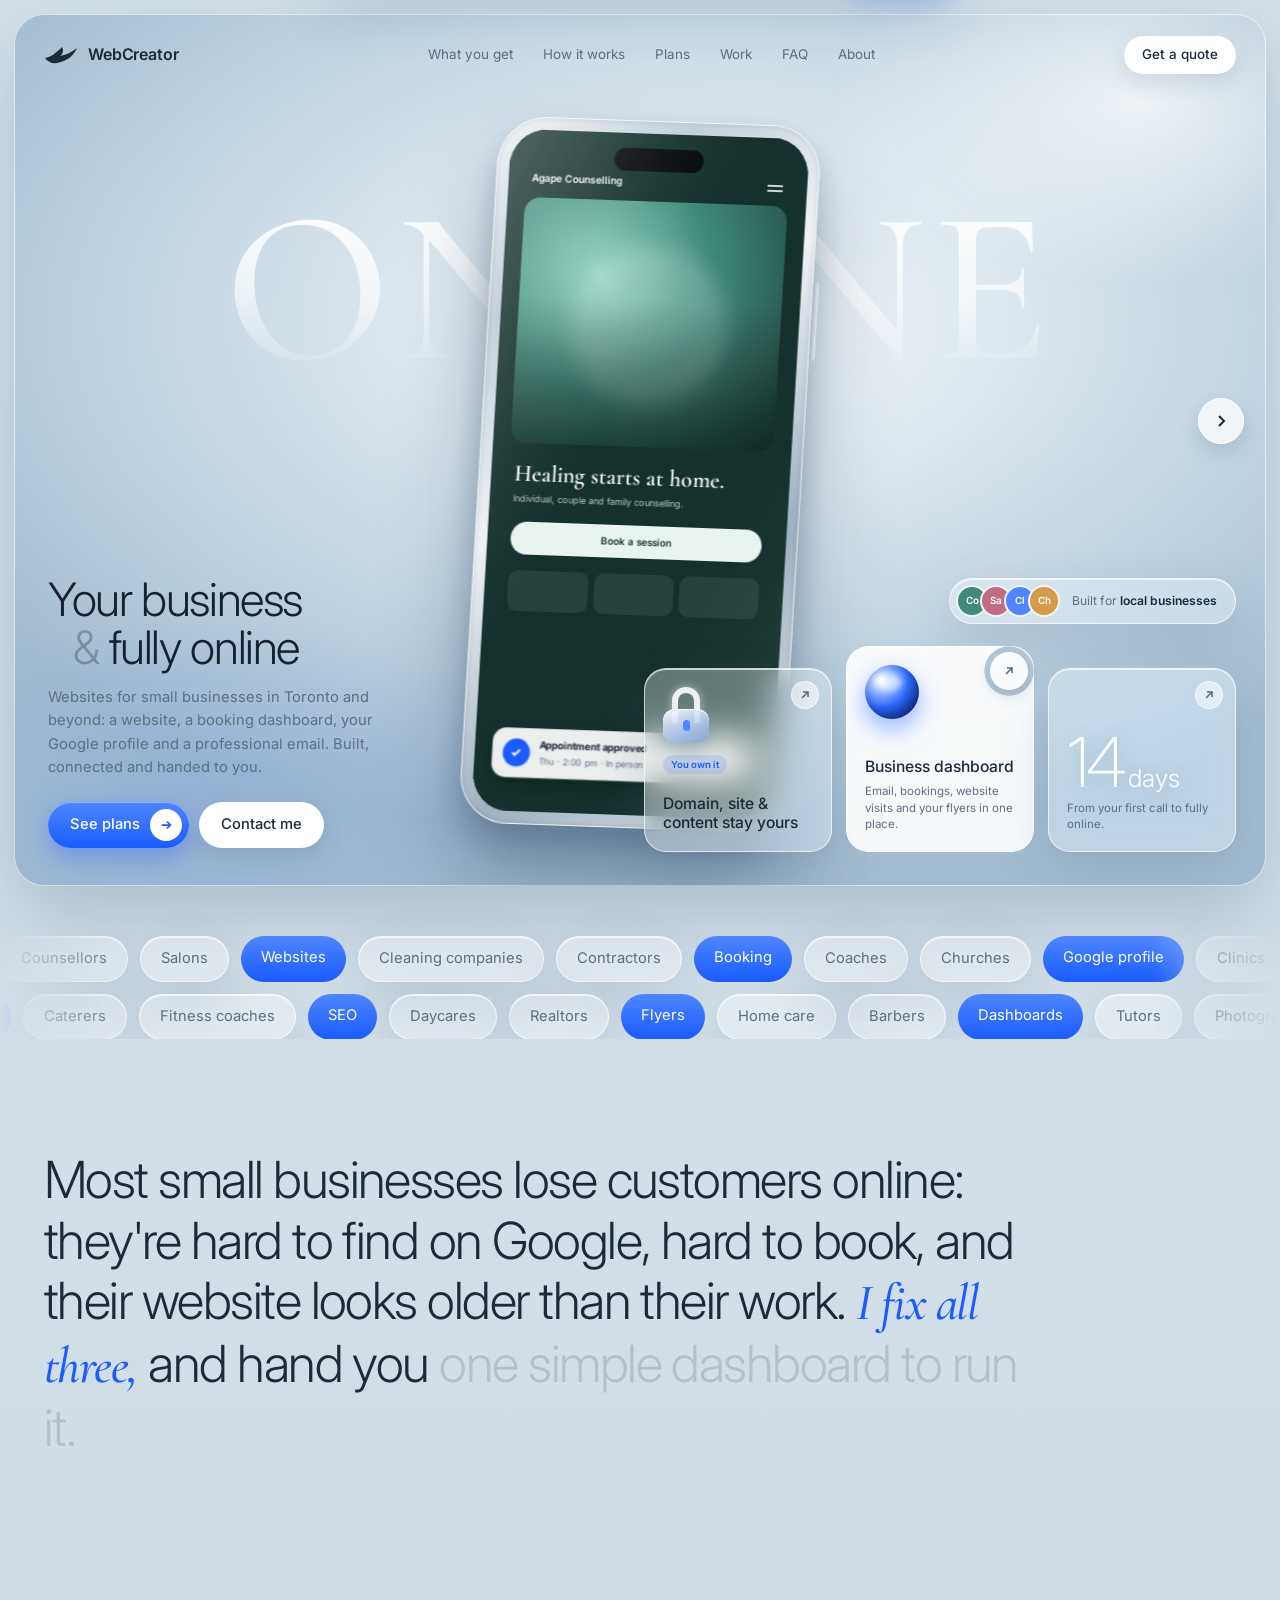
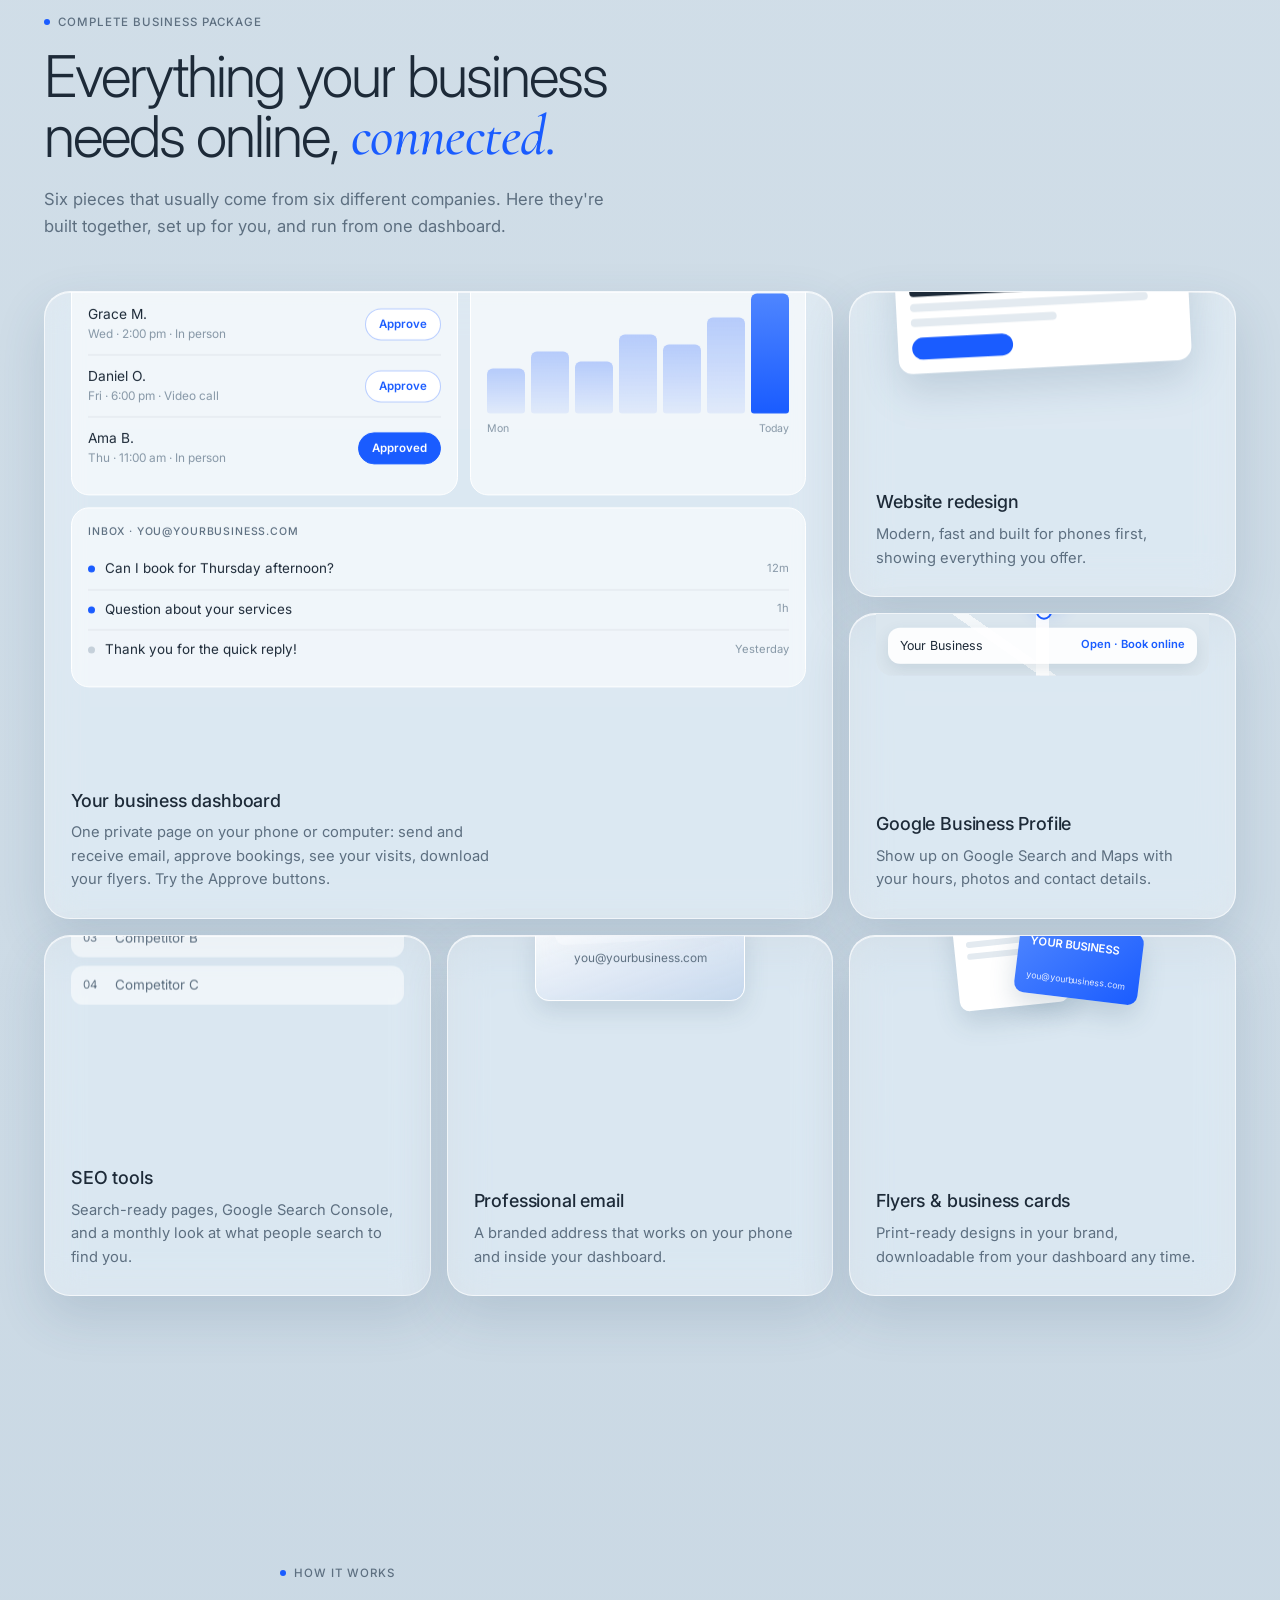
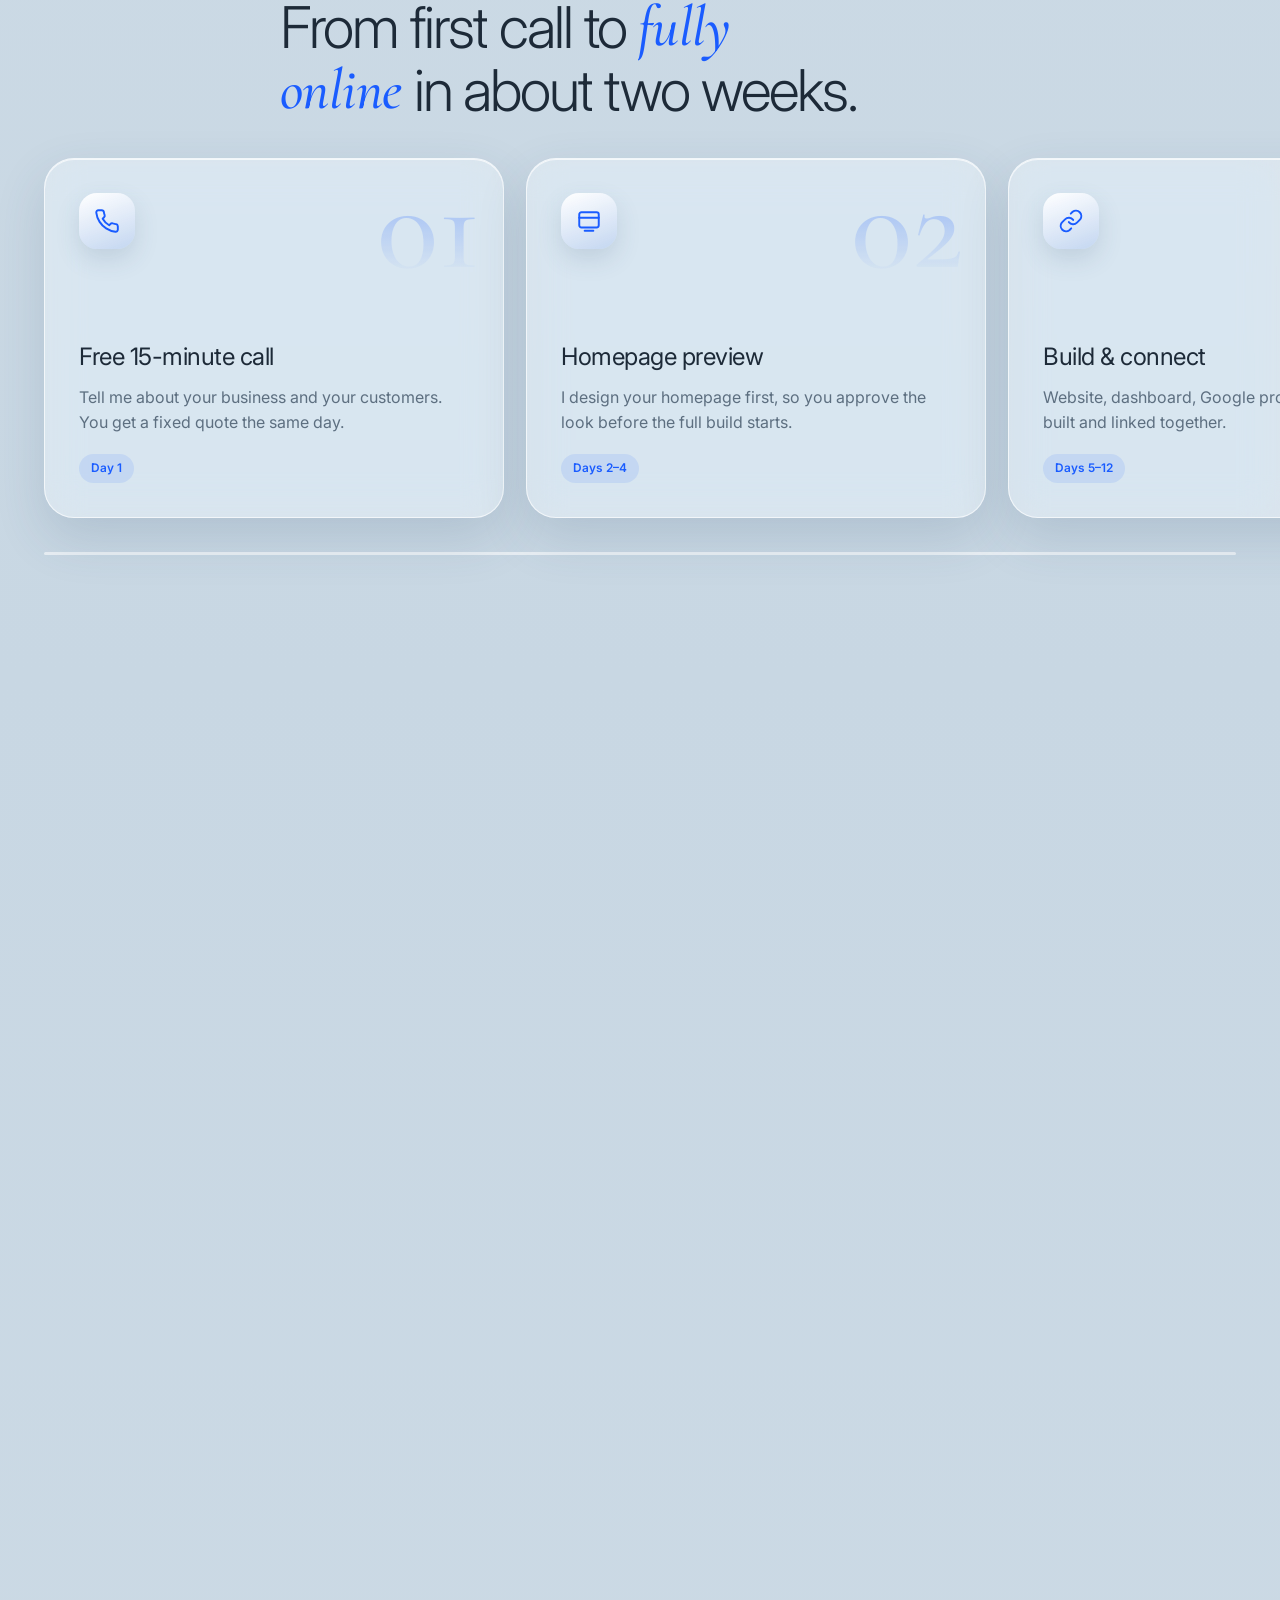
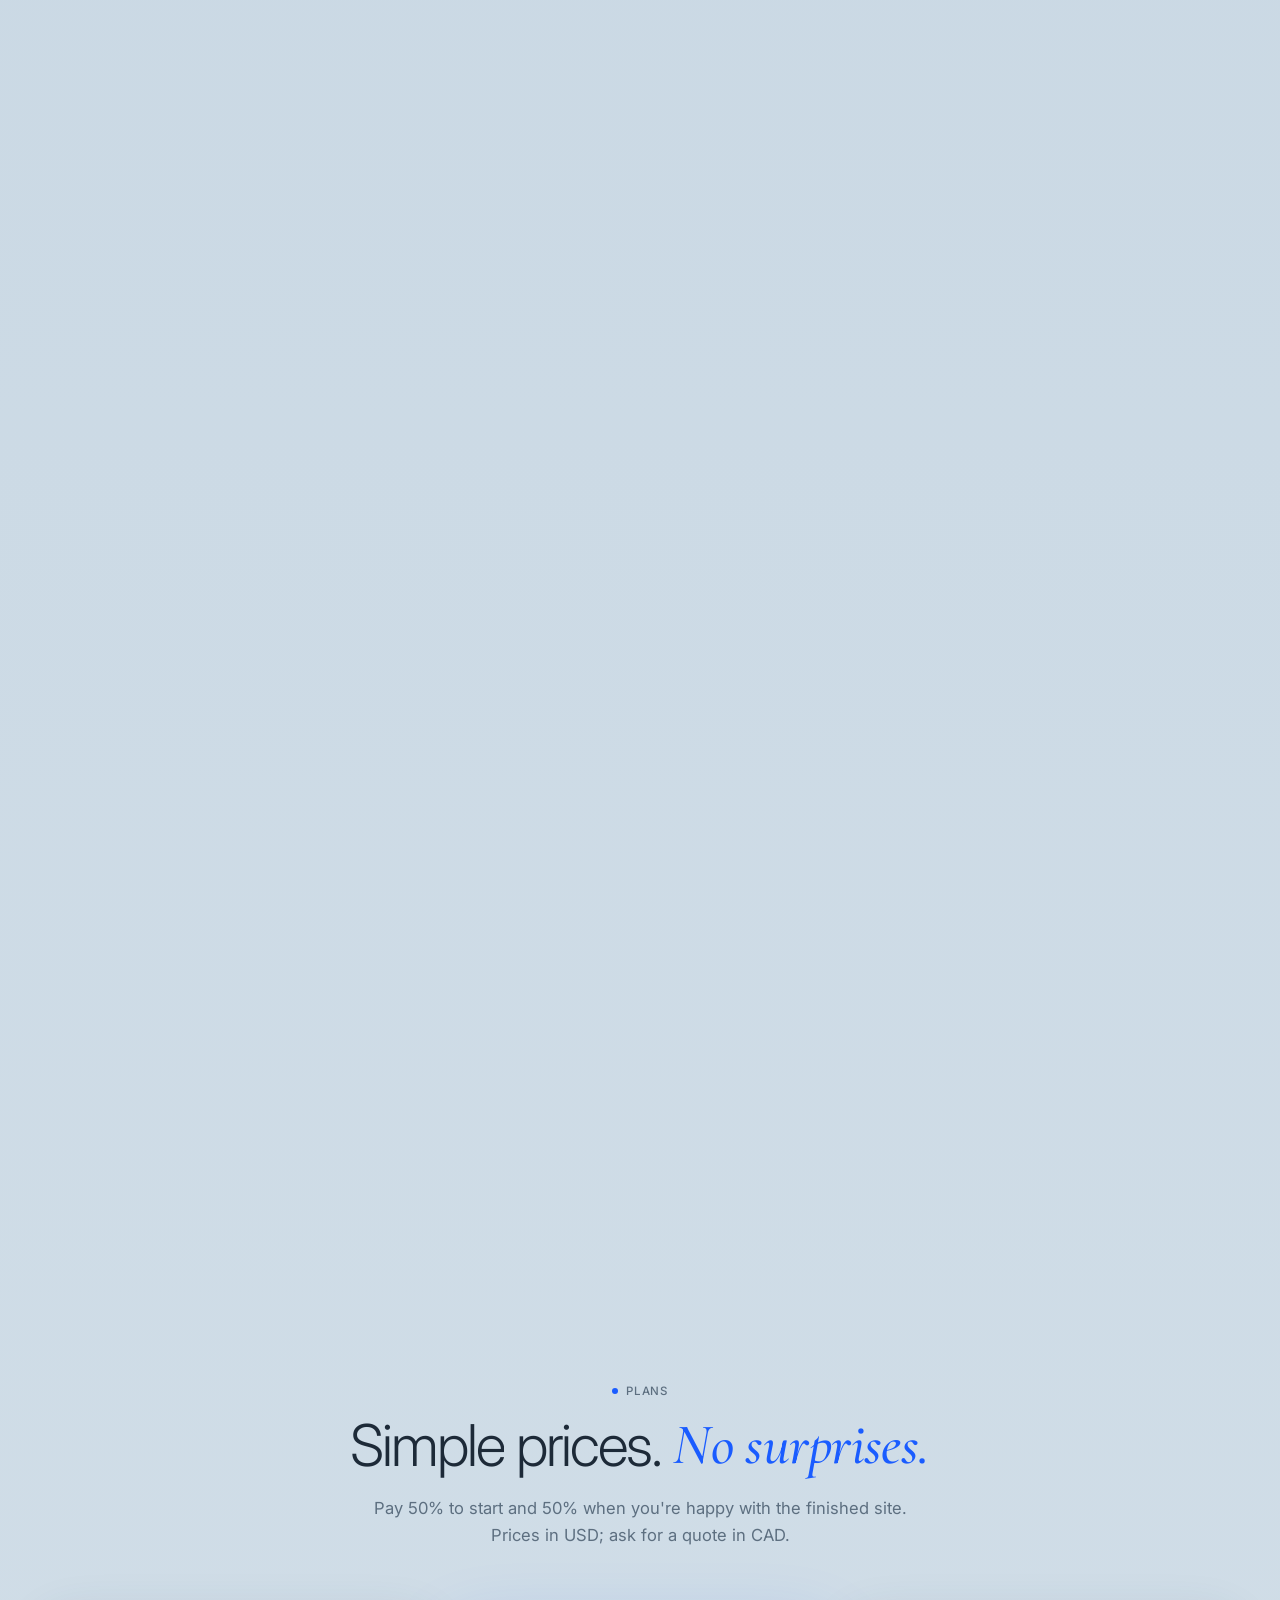
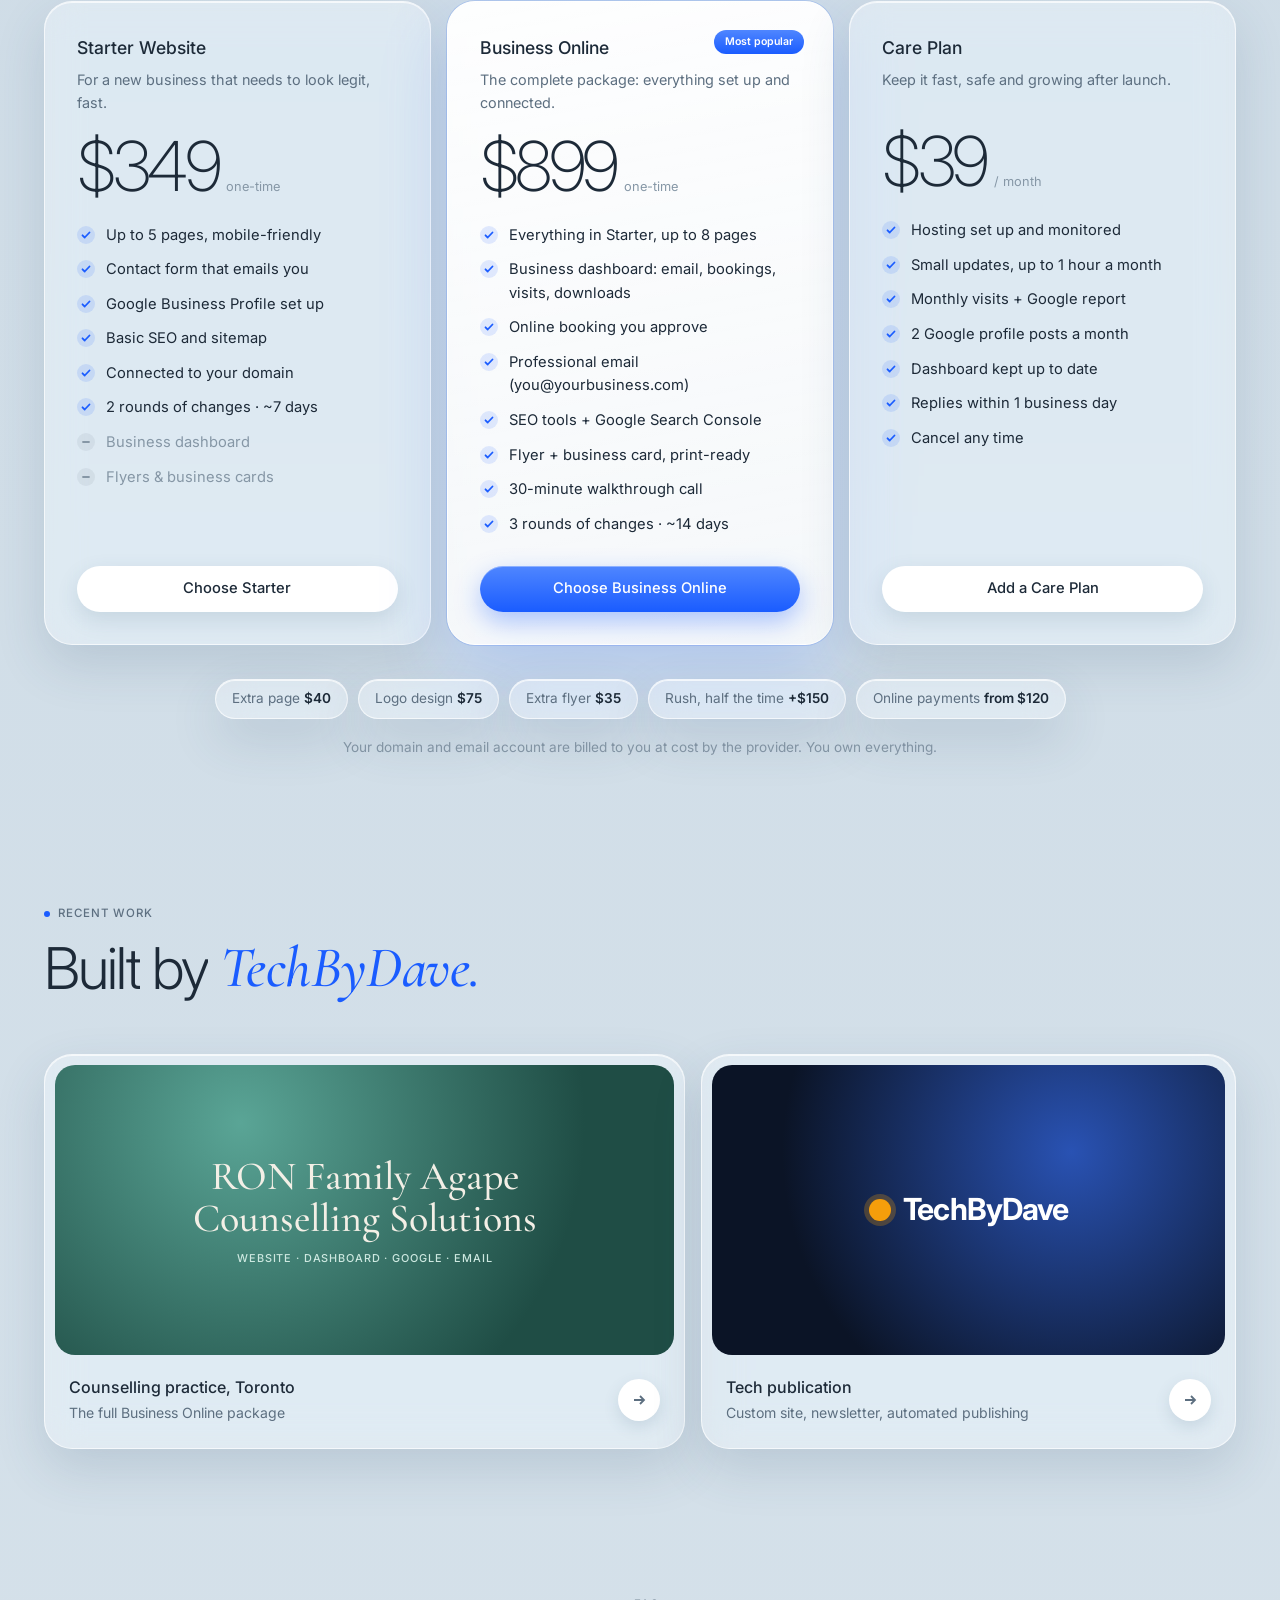
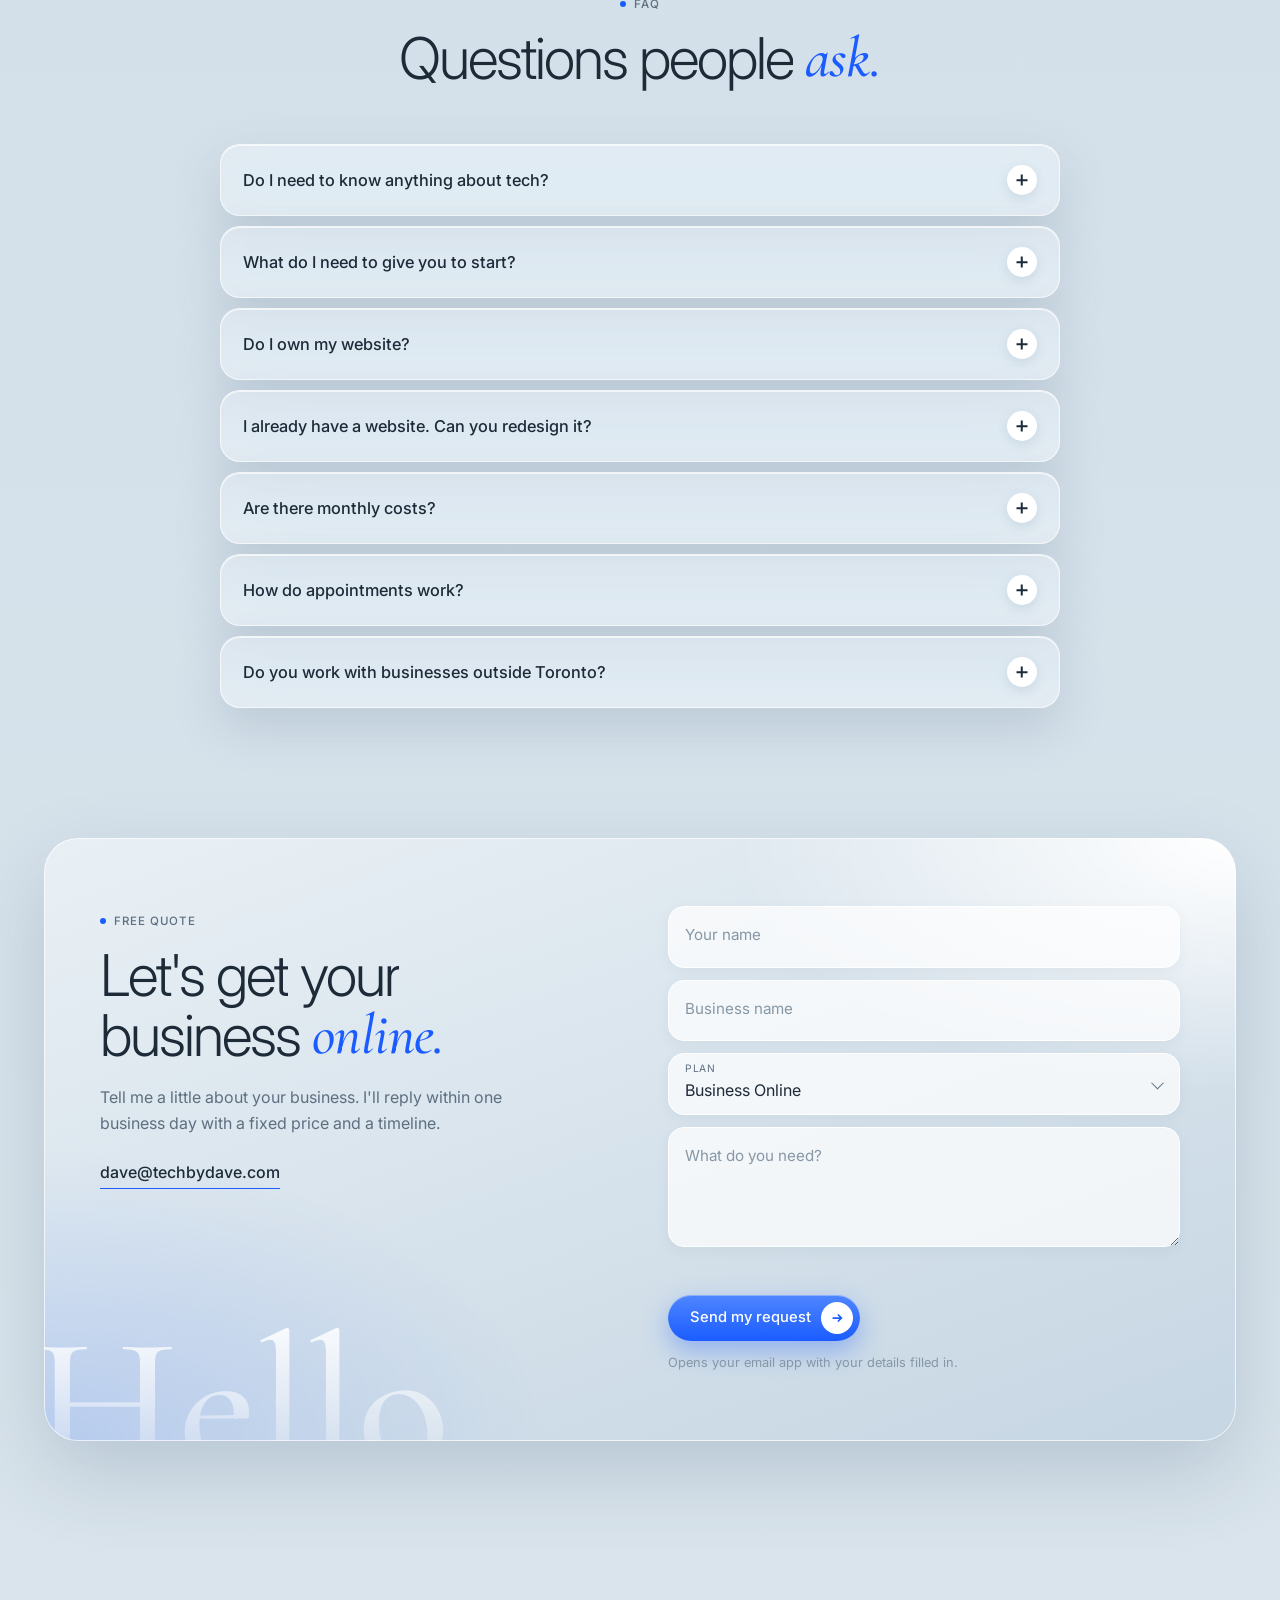
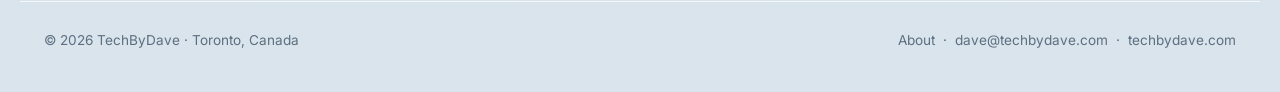
==== commit 91813777: "SEO: Toronto small-business title and description, richer business schema, link preview image, sitem" ====
--- a/index.html
+++ b/index.html
@@ -3,13 +3,18 @@
 <head>
 <meta charset="utf-8">
 <meta name="viewport" content="width=device-width, initial-scale=1">
-<title>WebCreator by TechByDave | Websites for Small Businesses</title>
-<meta name="description" content="Your business, fully online: a modern website, your own business dashboard, Google Business Profile, SEO, professional email, and flyers and business cards. Built and set up for you by TechByDave.">
+<title>Small Business Website Design in Toronto | WebCreator by TechByDave</title>
+<meta name="description" content="Website design for small businesses in Toronto and beyond. A modern website with online booking, your own dashboard, Google Business Profile, SEO and a professional email, live in about 14 days. Fixed prices from $349.">
 <link rel="canonical" href="https://webcreator.techbydave.com/">
 <meta property="og:title" content="Your business, fully online. | WebCreator by TechByDave">
 <meta property="og:description" content="Website, dashboard, Google Business Profile, SEO, professional email and print designs, all set up for you.">
 <meta property="og:url" content="https://webcreator.techbydave.com/">
 <meta property="og:type" content="website">
+<meta property="og:image" content="https://webcreator.techbydave.com/images/og.jpg">
+<meta property="og:image:width" content="1200">
+<meta property="og:image:height" content="630">
+<meta property="og:site_name" content="WebCreator by TechByDave">
+<meta name="twitter:card" content="summary_large_image">
 <link rel="icon" href="favicon.svg" type="image/svg+xml">
 <link rel="icon" href="favicon.ico" sizes="any">
 <link rel="apple-touch-icon" href="apple-touch-icon.png">
@@ -19,7 +24,7 @@
 <link rel="preconnect" href="https://fonts.gstatic.com" crossorigin>
 <link href="https://fonts.googleapis.com/css2?family=Cormorant+Garamond:wght@500;600&family=Inter:wght@200;300;400;500;600&display=swap" rel="stylesheet">
 <script type="application/ld+json">
-{"@context":"https://schema.org","@type":"ProfessionalService","name":"WebCreator by TechByDave","url":"https://webcreator.techbydave.com/","email":"dave@techbydave.com","areaServed":"Worldwide","address":{"@type":"PostalAddress","addressLocality":"Toronto","addressRegion":"ON","addressCountry":"CA"},"description":"Websites, business dashboards, Google Business Profile, SEO, professional email and print designs for small businesses.","priceRange":"$$"}
+{"@context":"https://schema.org","@type":"ProfessionalService","@id":"https://webcreator.techbydave.com/#business","name":"WebCreator by TechByDave","alternateName":"WebCreator","url":"https://webcreator.techbydave.com/","logo":"https://webcreator.techbydave.com/icon-512.png","image":"https://webcreator.techbydave.com/images/og.jpg","email":"dave@techbydave.com","description":"Website design for small businesses: websites with online booking, business dashboards, Google Business Profile setup, SEO, professional email and print designs.","address":{"@type":"PostalAddress","addressLocality":"Toronto","addressRegion":"ON","addressCountry":"CA"},"areaServed":[{"@type":"City","name":"Toronto"},{"@type":"Country","name":"Canada"},"Worldwide"],"founder":{"@type":"Person","name":"Dave","url":"https://webcreator.techbydave.com/about.html"},"parentOrganization":{"@type":"Organization","name":"TechByDave","url":"https://techbydave.com/"},"sameAs":["https://www.instagram.com/webcreator.dave/"],"priceRange":"$$","makesOffer":[{"@type":"Offer","name":"Starter Website","price":"349","priceCurrency":"USD"},{"@type":"Offer","name":"Business Online","price":"899","priceCurrency":"USD"},{"@type":"Offer","name":"Care Plan","price":"39","priceCurrency":"USD","description":"Per month"}]}
 </script>
 <link rel="stylesheet" href="assets/site.css">
 </head>
@@ -56,7 +61,7 @@
 
   <div class="copy">
     <h1 class="reveal-up" style="transition-delay:.1s"><span>Your business</span><span class="amp"><em>&amp;</em> fully online</span></h1>
-    <p class="reveal-up" style="transition-delay:.25s">A website, a booking dashboard, your Google profile and a professional email. Built, connected and handed to you.</p>
+    <p class="reveal-up" style="transition-delay:.25s">Websites for small businesses in Toronto and beyond: a website, a booking dashboard, your Google profile and a professional email. Built, connected and handed to you.</p>
     <div class="ctas reveal-up" style="transition-delay:.4s">
       <a class="btn btn-blue" href="#plans">See plans <span class="dot"><svg viewBox="0 0 16 16" fill="none" stroke="currentColor" stroke-width="2"><path d="M3 8h10M9 4l4 4-4 4"/></svg></span></a>
       <a class="btn btn-white" href="#contact">Contact me</a>
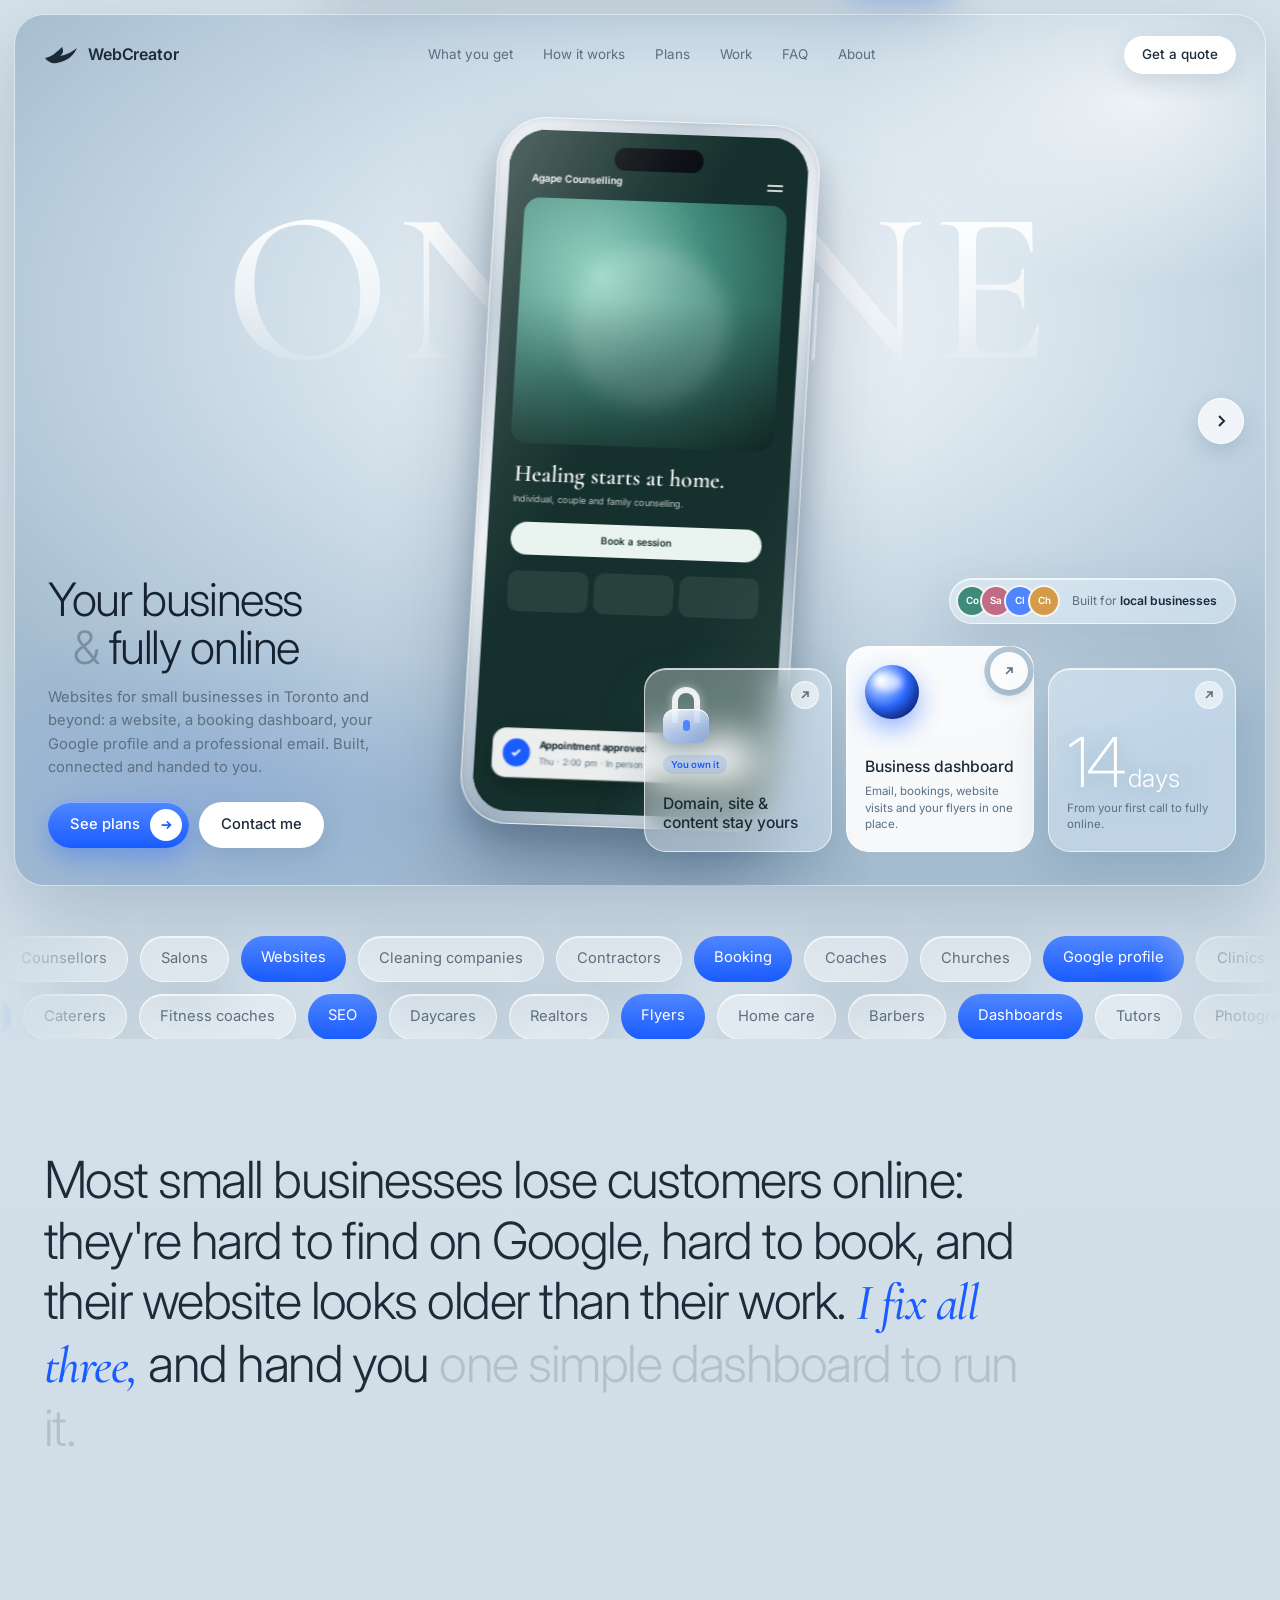
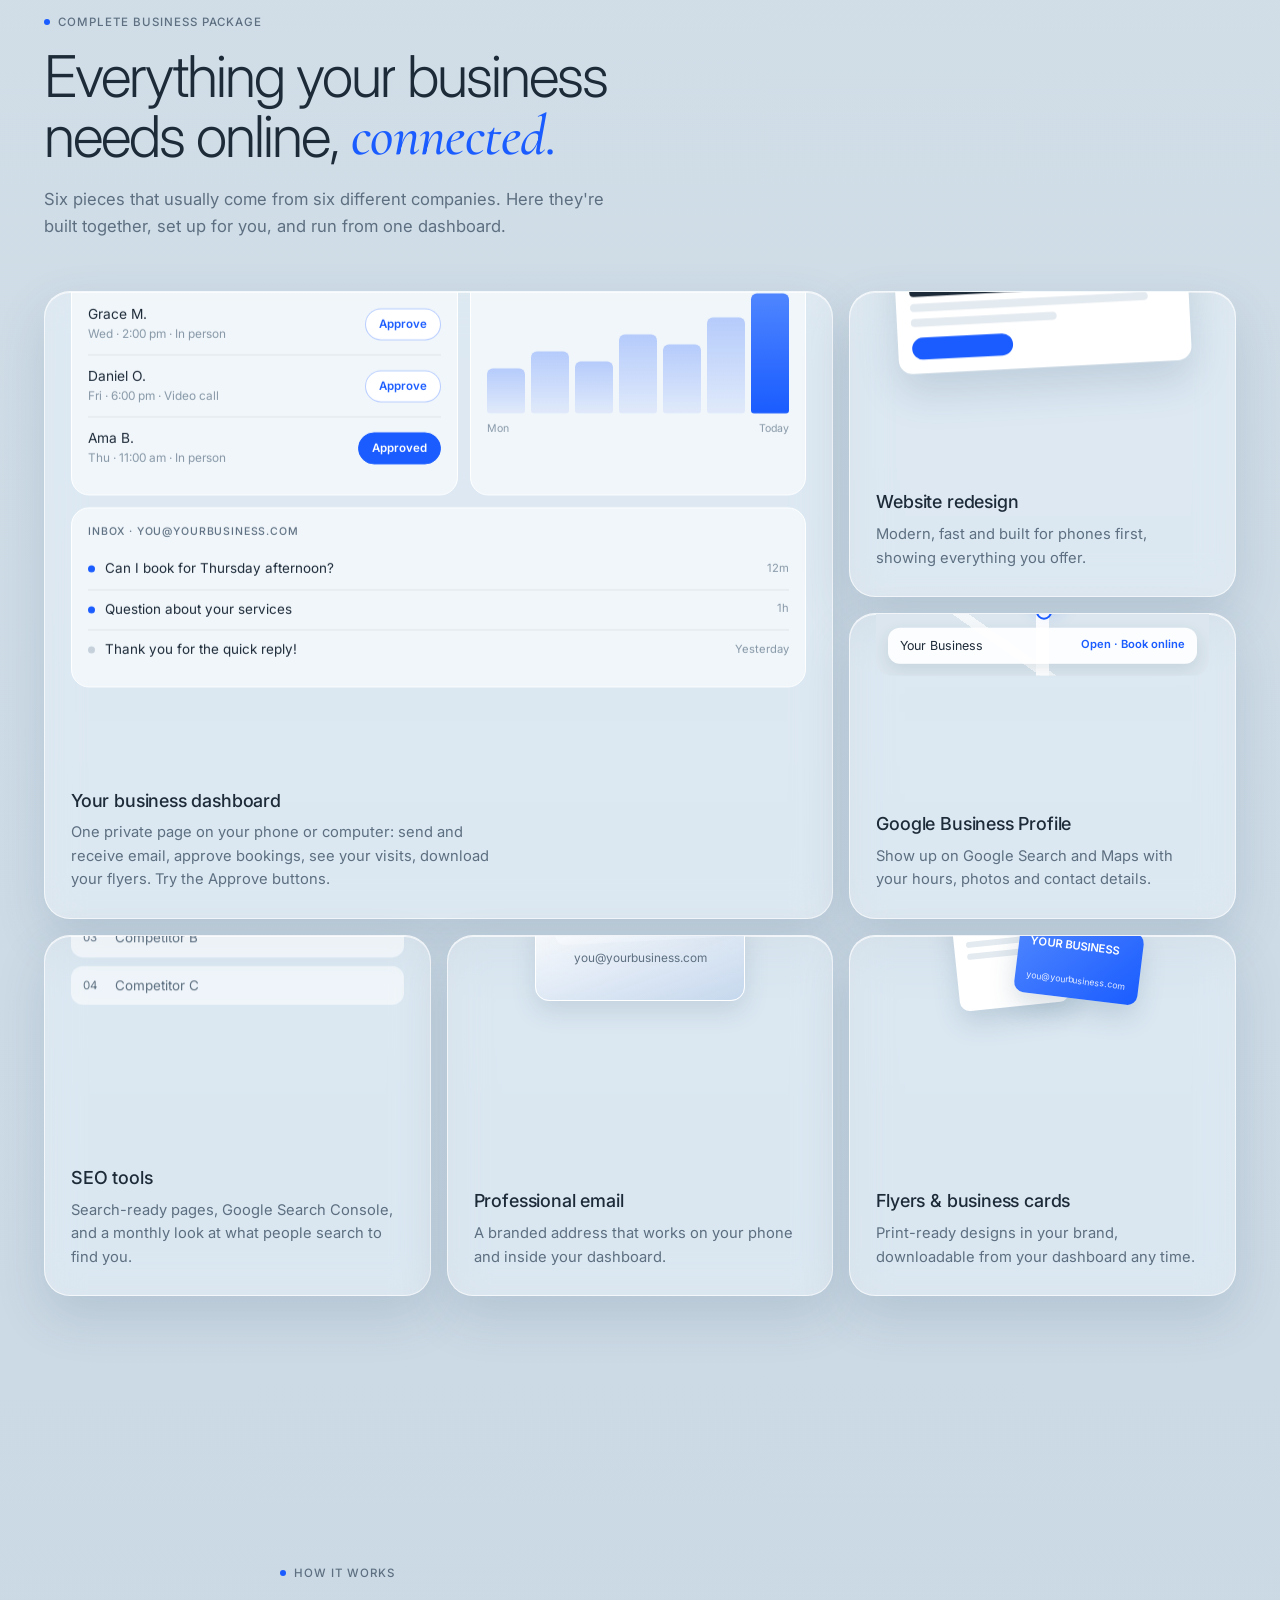
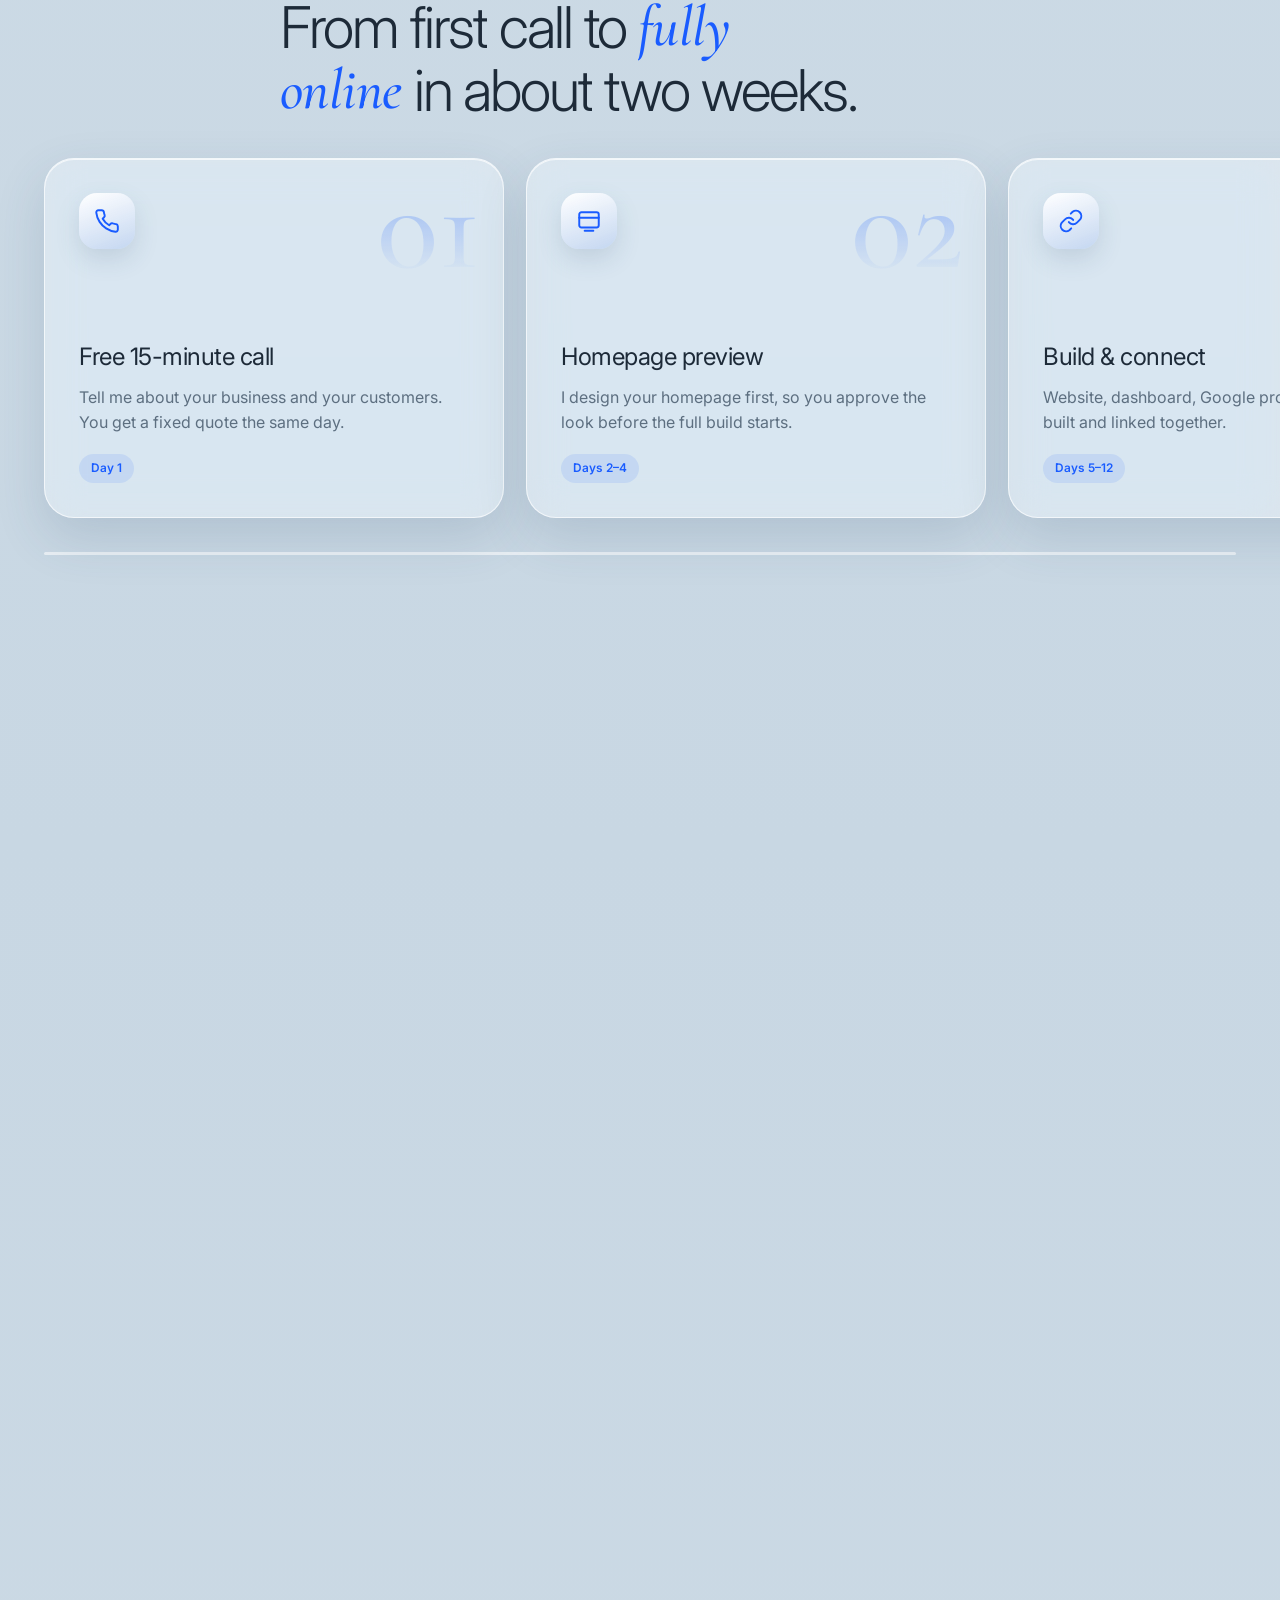
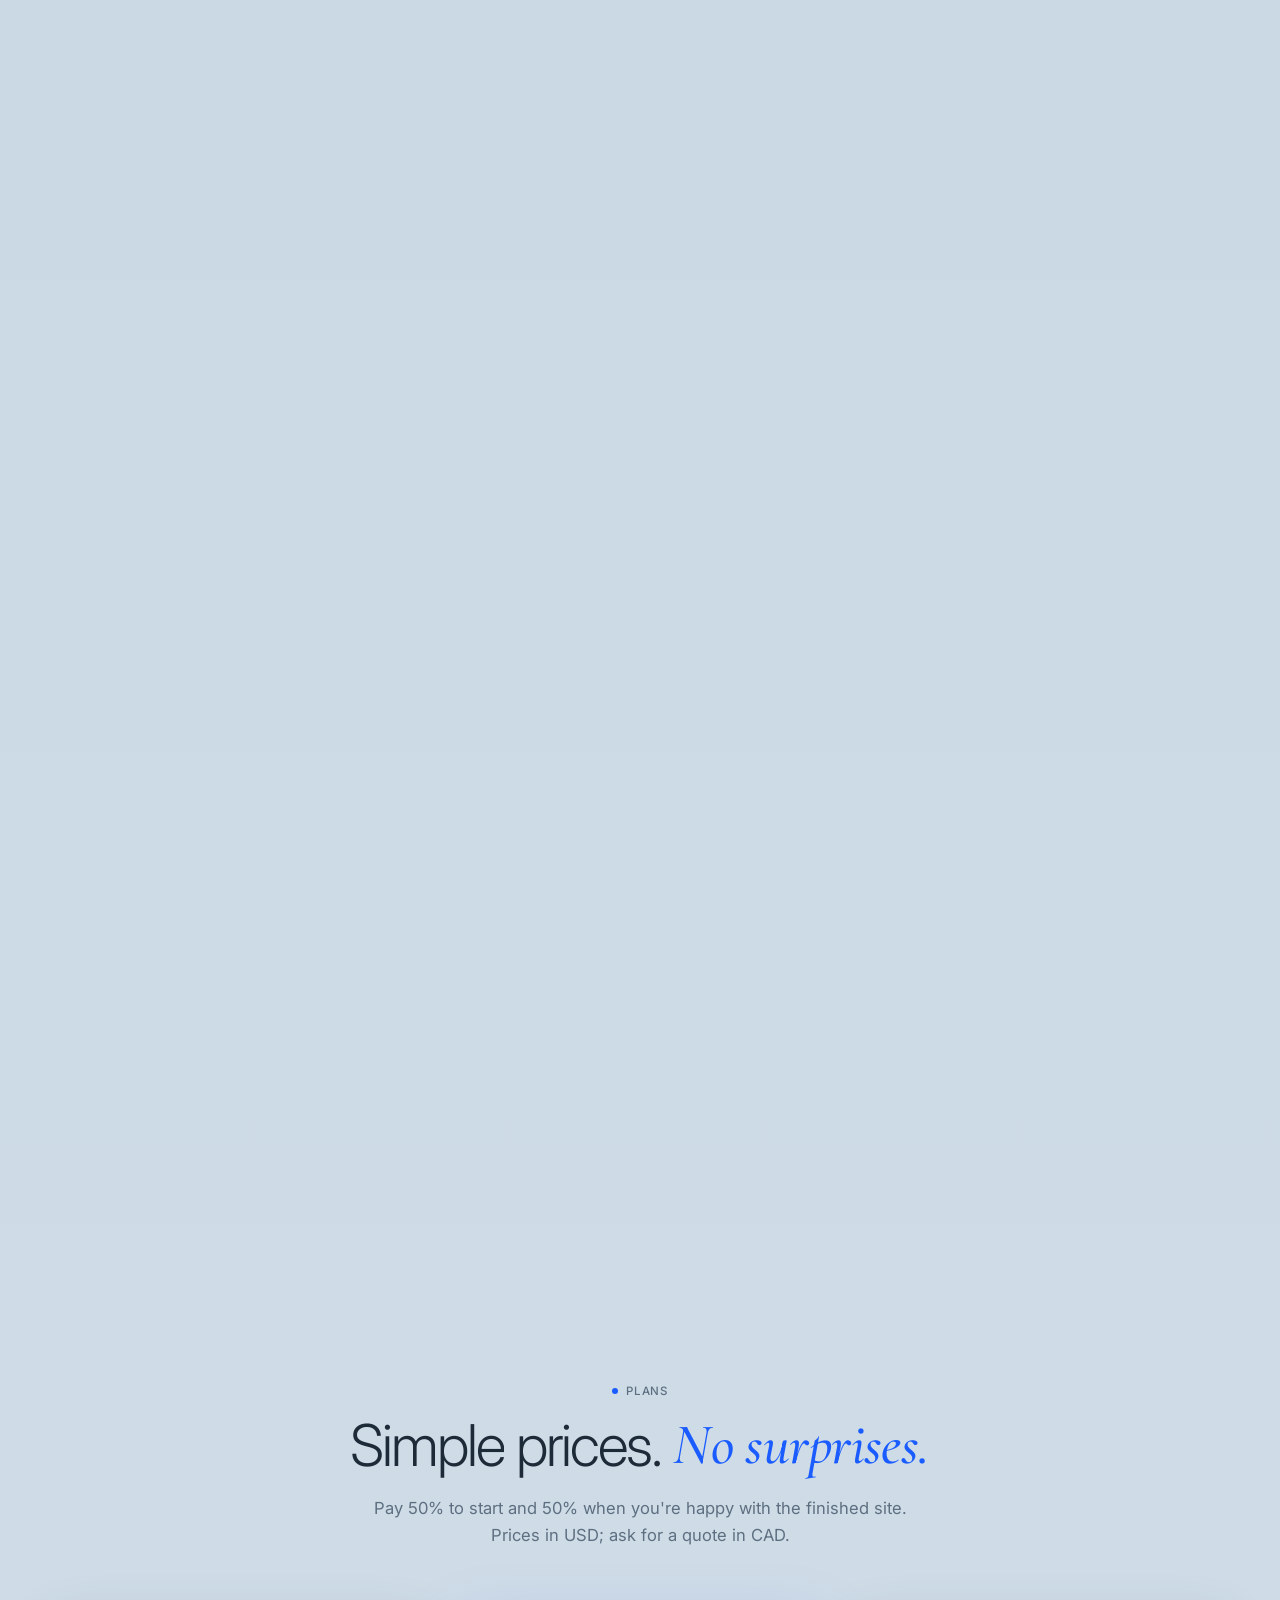
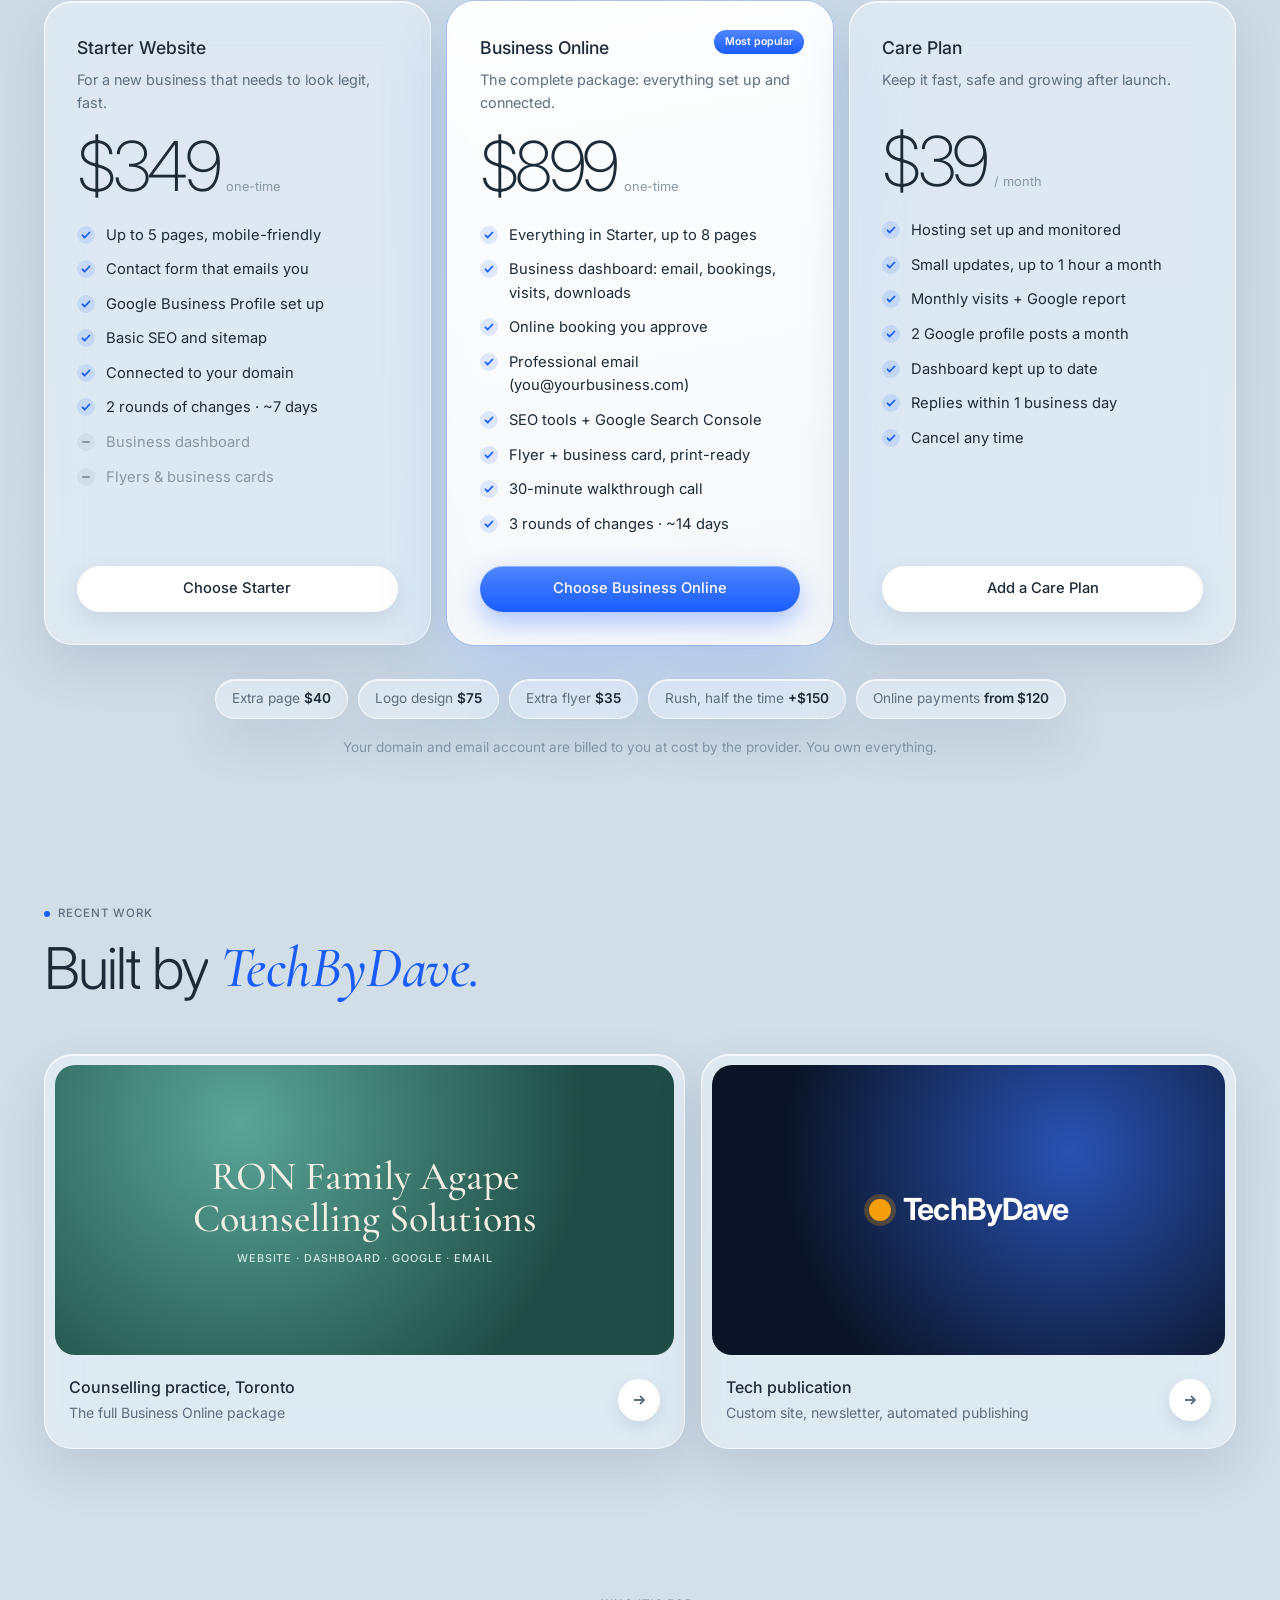
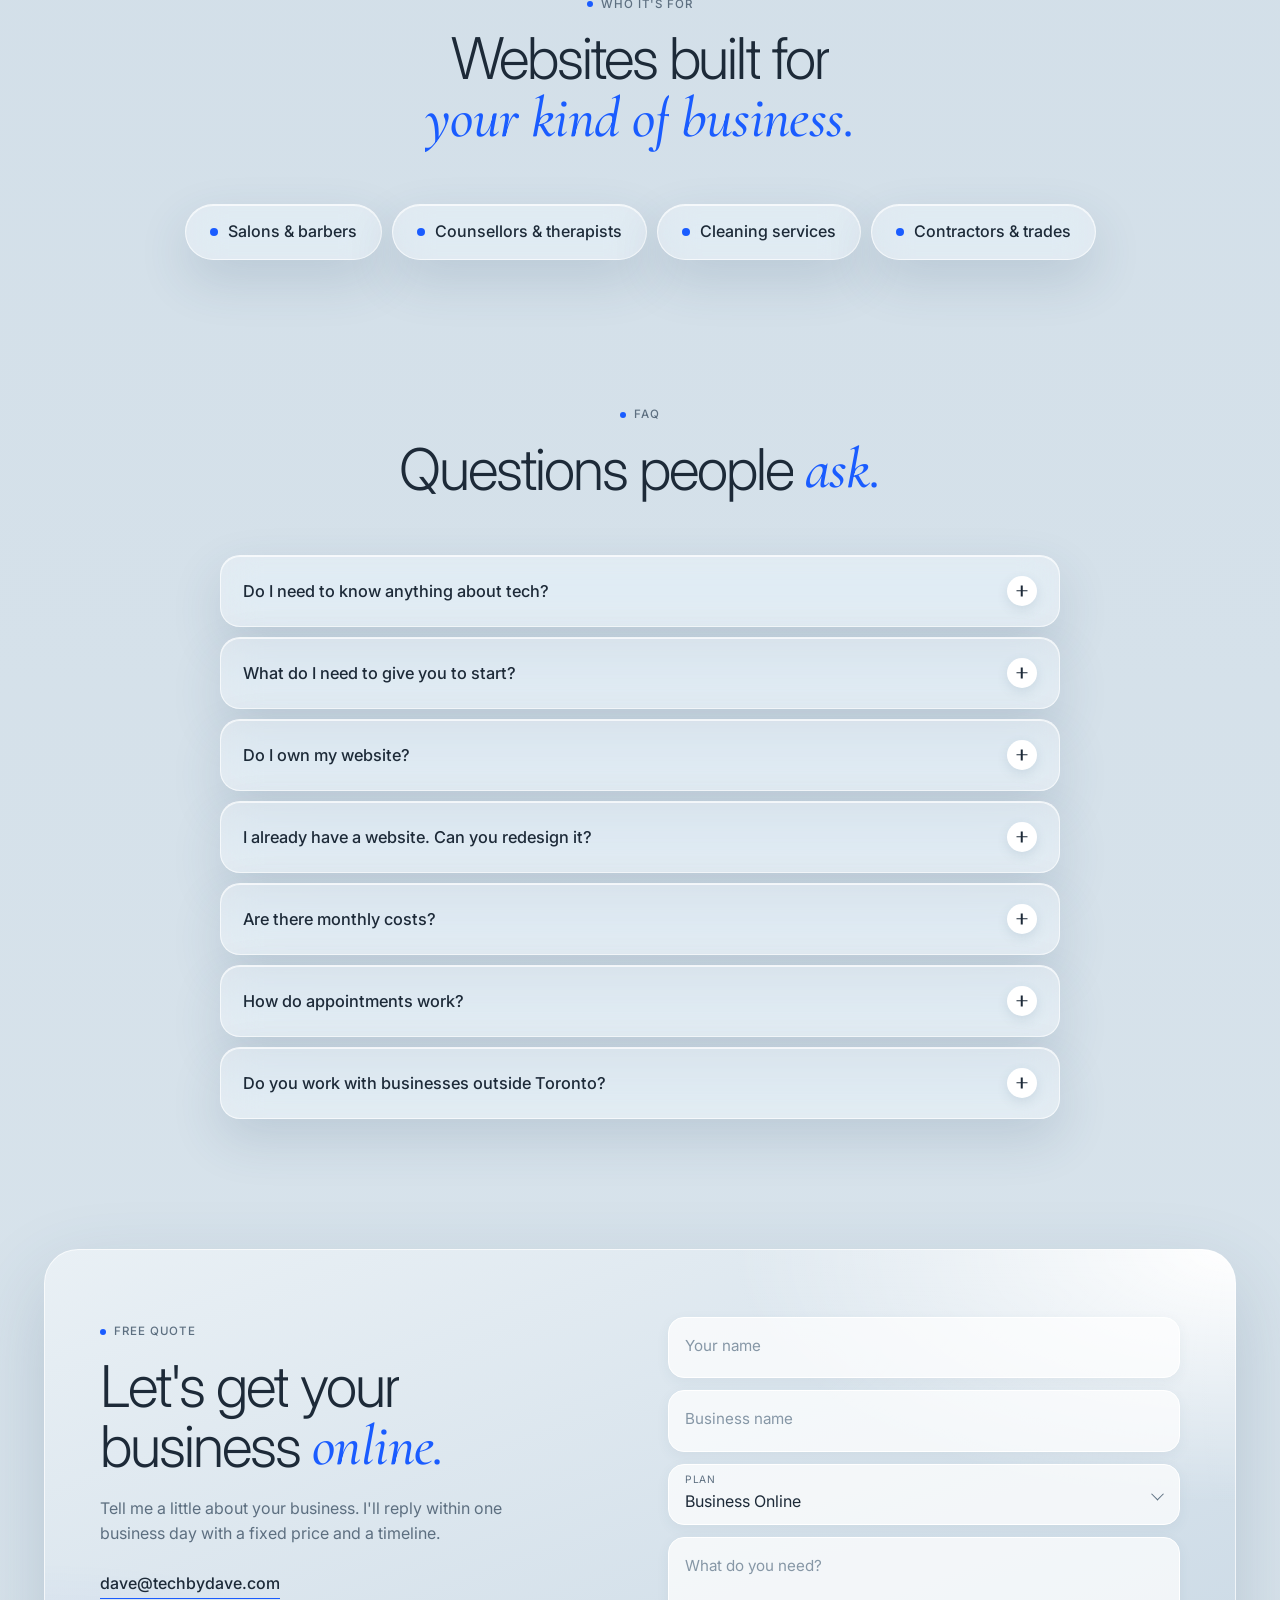
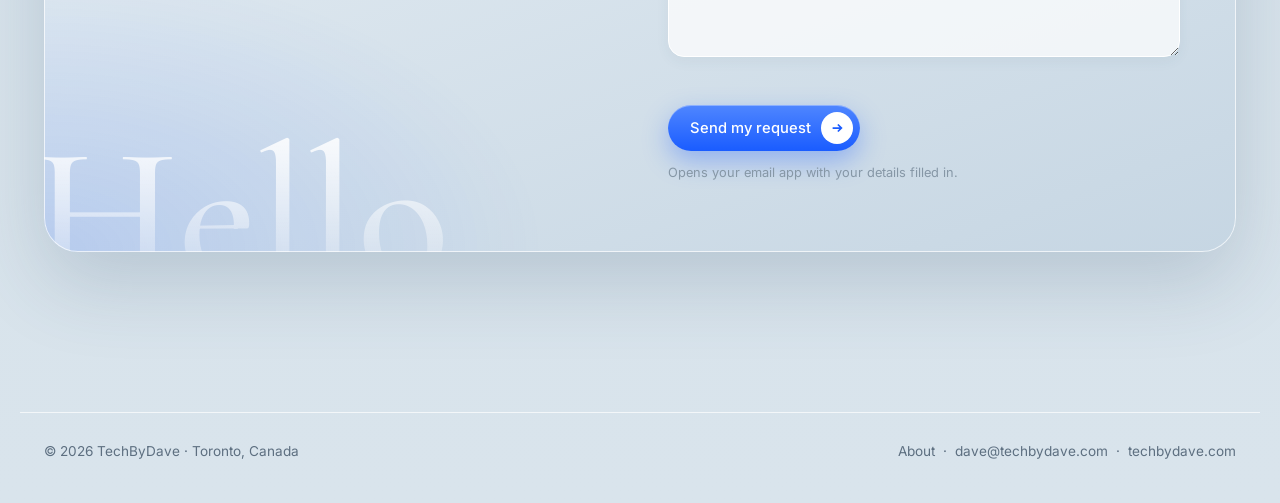
==== commit b8080e57: "Add industry pages (salons, counsellors, cleaners, contractors), who-it's-for links, sitemap Co-Auth" ====
--- a/index.html
+++ b/index.html
@@ -203,6 +203,11 @@
   </div>
 </div></section>
 
+<section id="industries" style="padding-top:30px"><div class="wrap">
+  <div class="head c rv"><span class="label">Who it's for</span><h2>Websites built for <em>your kind of business.</em></h2></div>
+  <div class="inds rv"><a class="glass" href="websites-for-salons.html"><i></i>Salons &amp; barbers</a><a class="glass" href="websites-for-counsellors.html"><i></i>Counsellors &amp; therapists</a><a class="glass" href="websites-for-cleaning-services.html"><i></i>Cleaning services</a><a class="glass" href="websites-for-contractors.html"><i></i>Contractors &amp; trades</a></div>
+</div></section>
+
 <section id="faq" style="padding-top:30px"><div class="wrap">
   <div class="head c rv"><span class="label">FAQ</span><h2>Questions people <em>ask.</em></h2></div>
   <div class="faq rv" id="faqs"></div>
--- a/assets/site.css
+++ b/assets/site.css
@@ -483,3 +483,28 @@
 .pnav a.l,.pnav .brand,.pnav .btn,.nav ul a{white-space:nowrap}
 .pnav a.l{line-height:1;padding:10px 14px}
 @media(max-width:1040px){.pnav a.l[data-opt]{display:none}}
+
+/* Industry pages */
+.crumbs{font-size:.8rem;color:var(--dim);display:flex;gap:8px;align-items:center;flex-wrap:wrap}
+.crumbs a{border-bottom:1px solid rgba(29,42,56,.25)}
+.nicard{border-radius:30px;padding:30px;max-width:400px;justify-self:end;width:100%}
+.nicard .price{font-size:3.4rem;font-weight:200;letter-spacing:-.05em;line-height:1;margin:14px 0 18px}
+.nicard .price small{font-size:.85rem;letter-spacing:0;color:var(--dim);font-weight:400}
+.nicard ul{list-style:none;display:grid;gap:10px;margin-bottom:20px}
+.nicard li{display:flex;gap:10px;align-items:flex-start;font-size:.95rem}
+.nicard li::before{content:"";flex:none;width:18px;height:18px;margin-top:2px;border-radius:50%;background:var(--blue) url("data:image/svg+xml,%3Csvg xmlns='http://www.w3.org/2000/svg' viewBox='0 0 16 16' fill='none' stroke='white' stroke-width='2.4' stroke-linecap='round' stroke-linejoin='round'%3E%3Cpath d='M4 8.5l2.5 2.5L12 5.5'/%3E%3C/svg%3E") center/12px no-repeat}
+.nicard .live{display:inline-flex;align-items:center;gap:6px;font-size:.75rem;font-weight:600;color:var(--blue)}
+.nicard .live::before{content:"";width:7px;height:7px;border-radius:50%;background:#22c55e;box-shadow:0 0 0 4px rgba(34,197,94,.2)}
+@media(max-width:900px){.nicard{justify-self:start}}
+.feats{display:grid;grid-template-columns:repeat(3,1fr);gap:16px}
+.feats .chap::before{display:none}
+@media(max-width:900px){.feats{grid-template-columns:1fr 1fr}}
+@media(max-width:600px){.feats{grid-template-columns:1fr}}
+.niche .word{opacity:.9}
+.inds{display:flex;flex-wrap:wrap;gap:10px;justify-content:center}
+.inds a{padding:14px 24px;border-radius:999px;font-weight:500;display:inline-flex;align-items:center;gap:10px;transition:transform .3s}
+.inds a:hover{transform:translateY(-3px)}
+.inds a i{width:8px;height:8px;border-radius:50%;background:var(--blue)}
+.values.four{grid-template-columns:repeat(4,1fr)}
+@media(max-width:1000px){.values.four{grid-template-columns:1fr 1fr}}
+@media(max-width:600px){.values.four{grid-template-columns:1fr}}
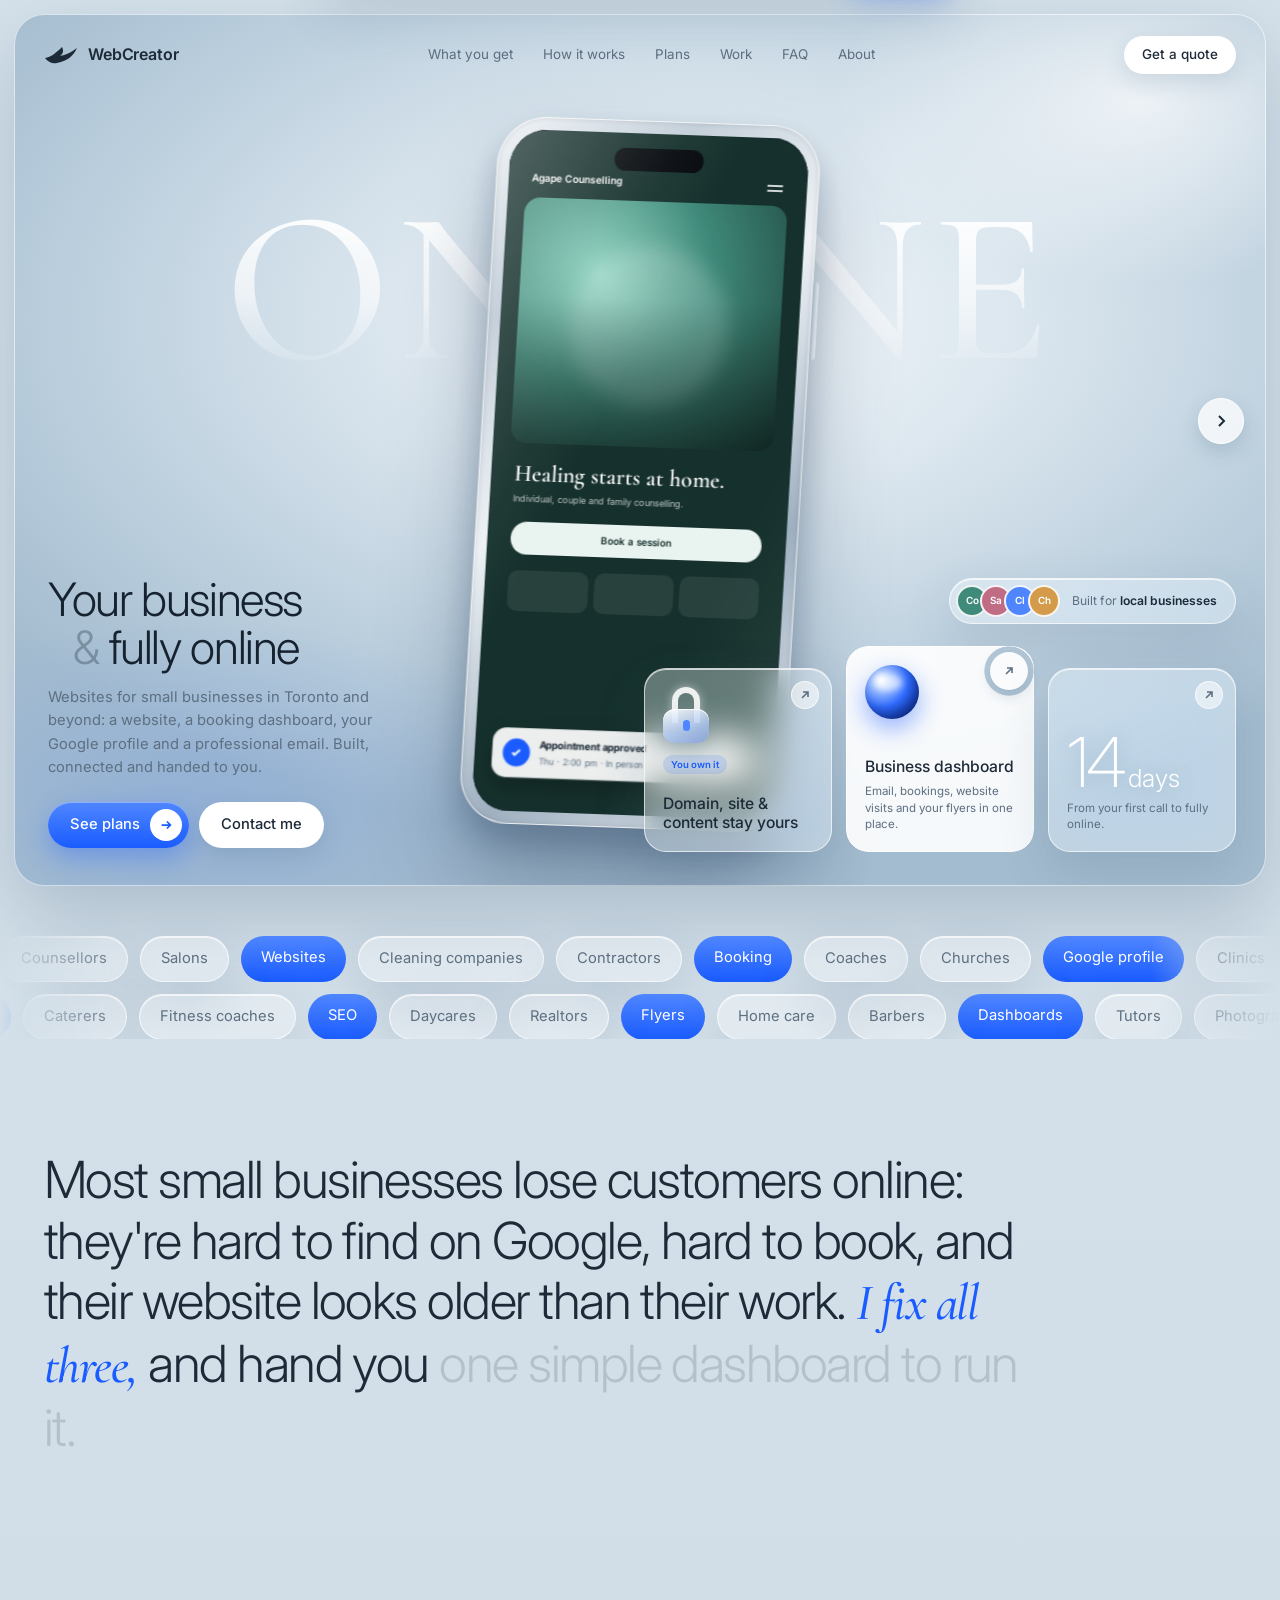
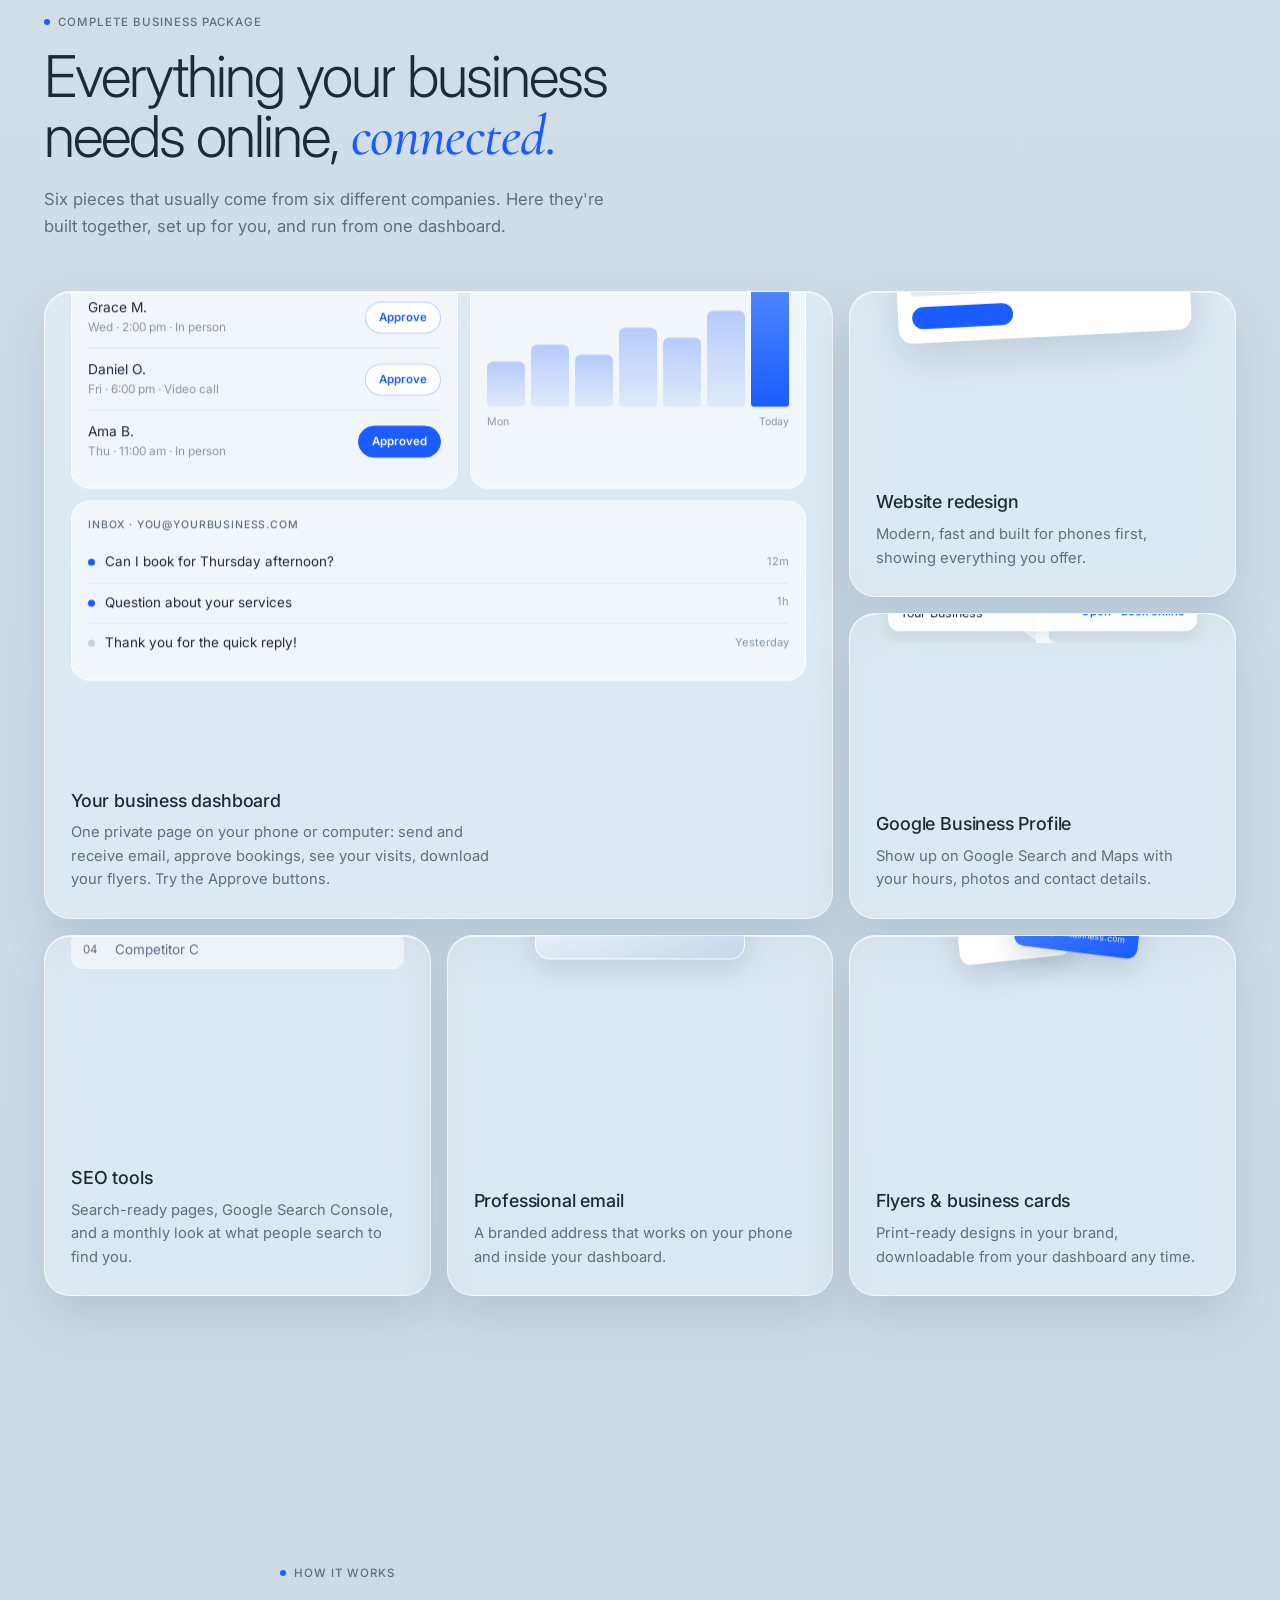
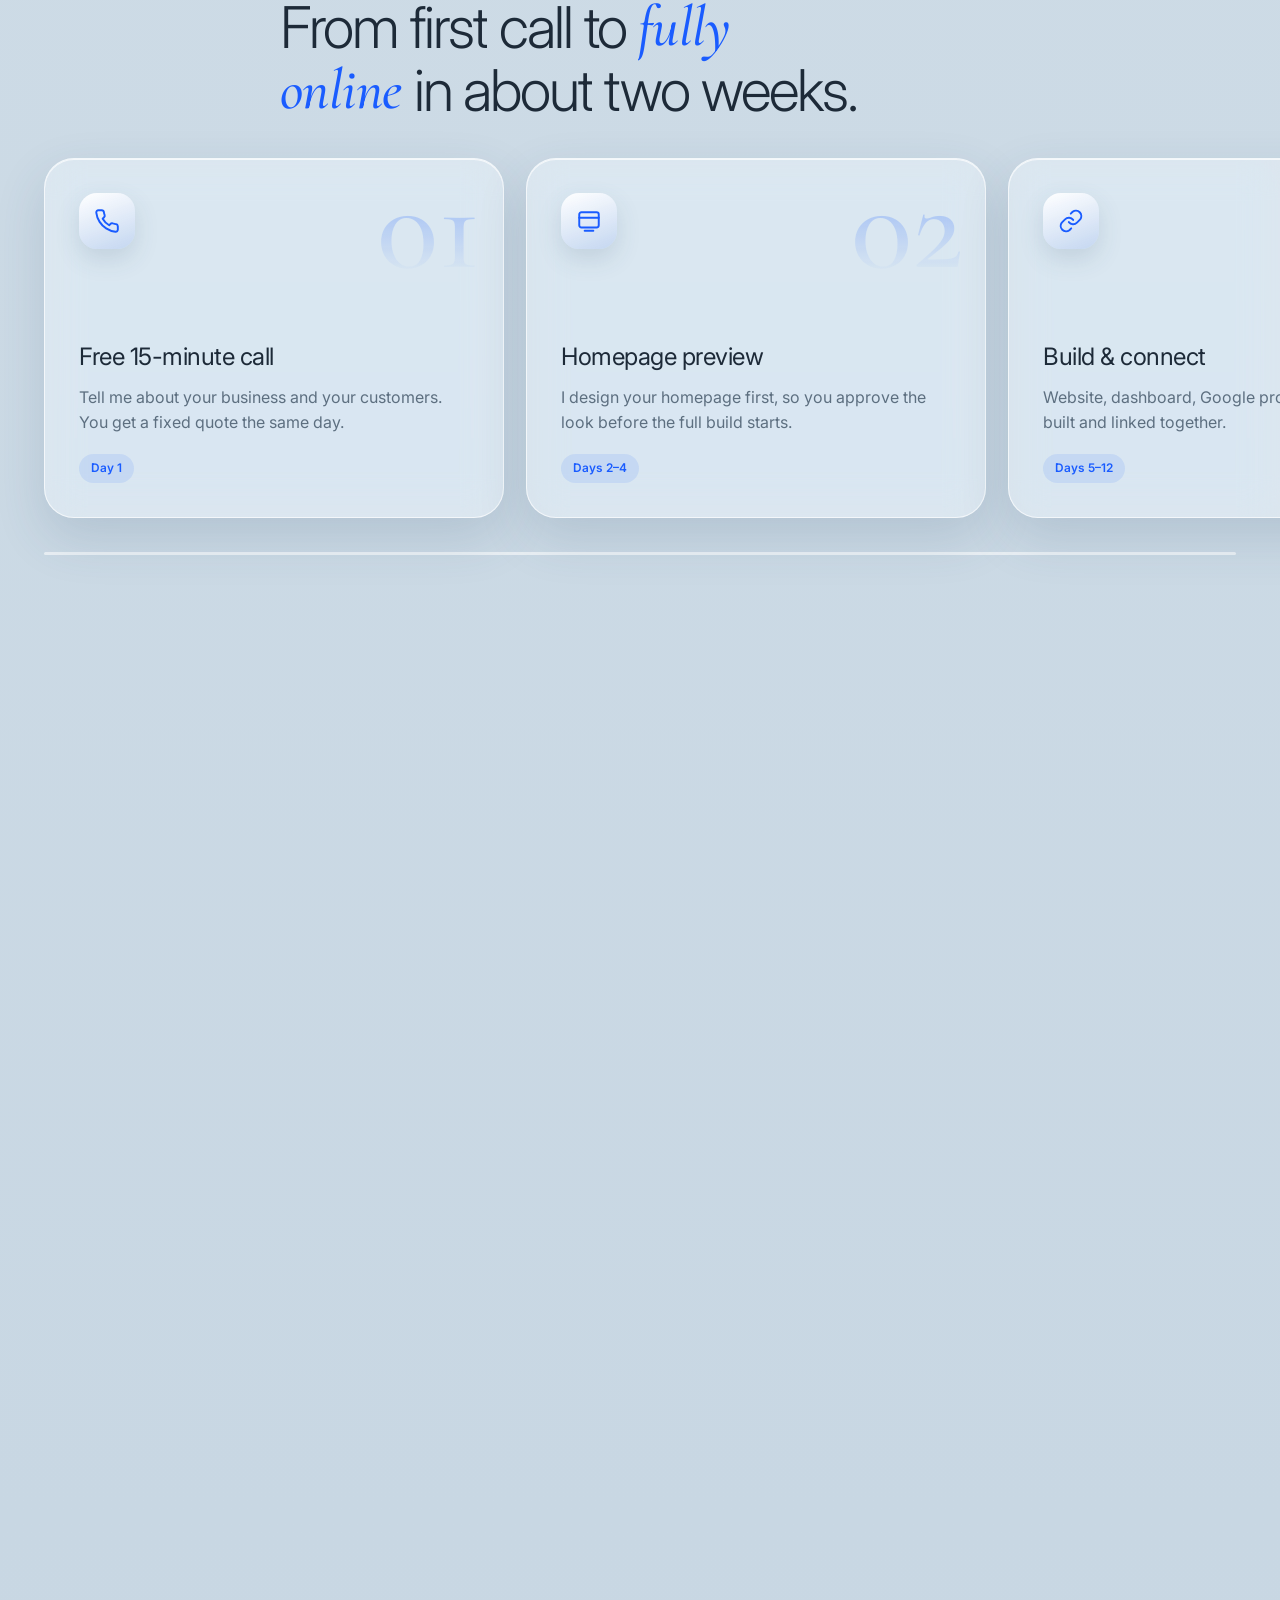
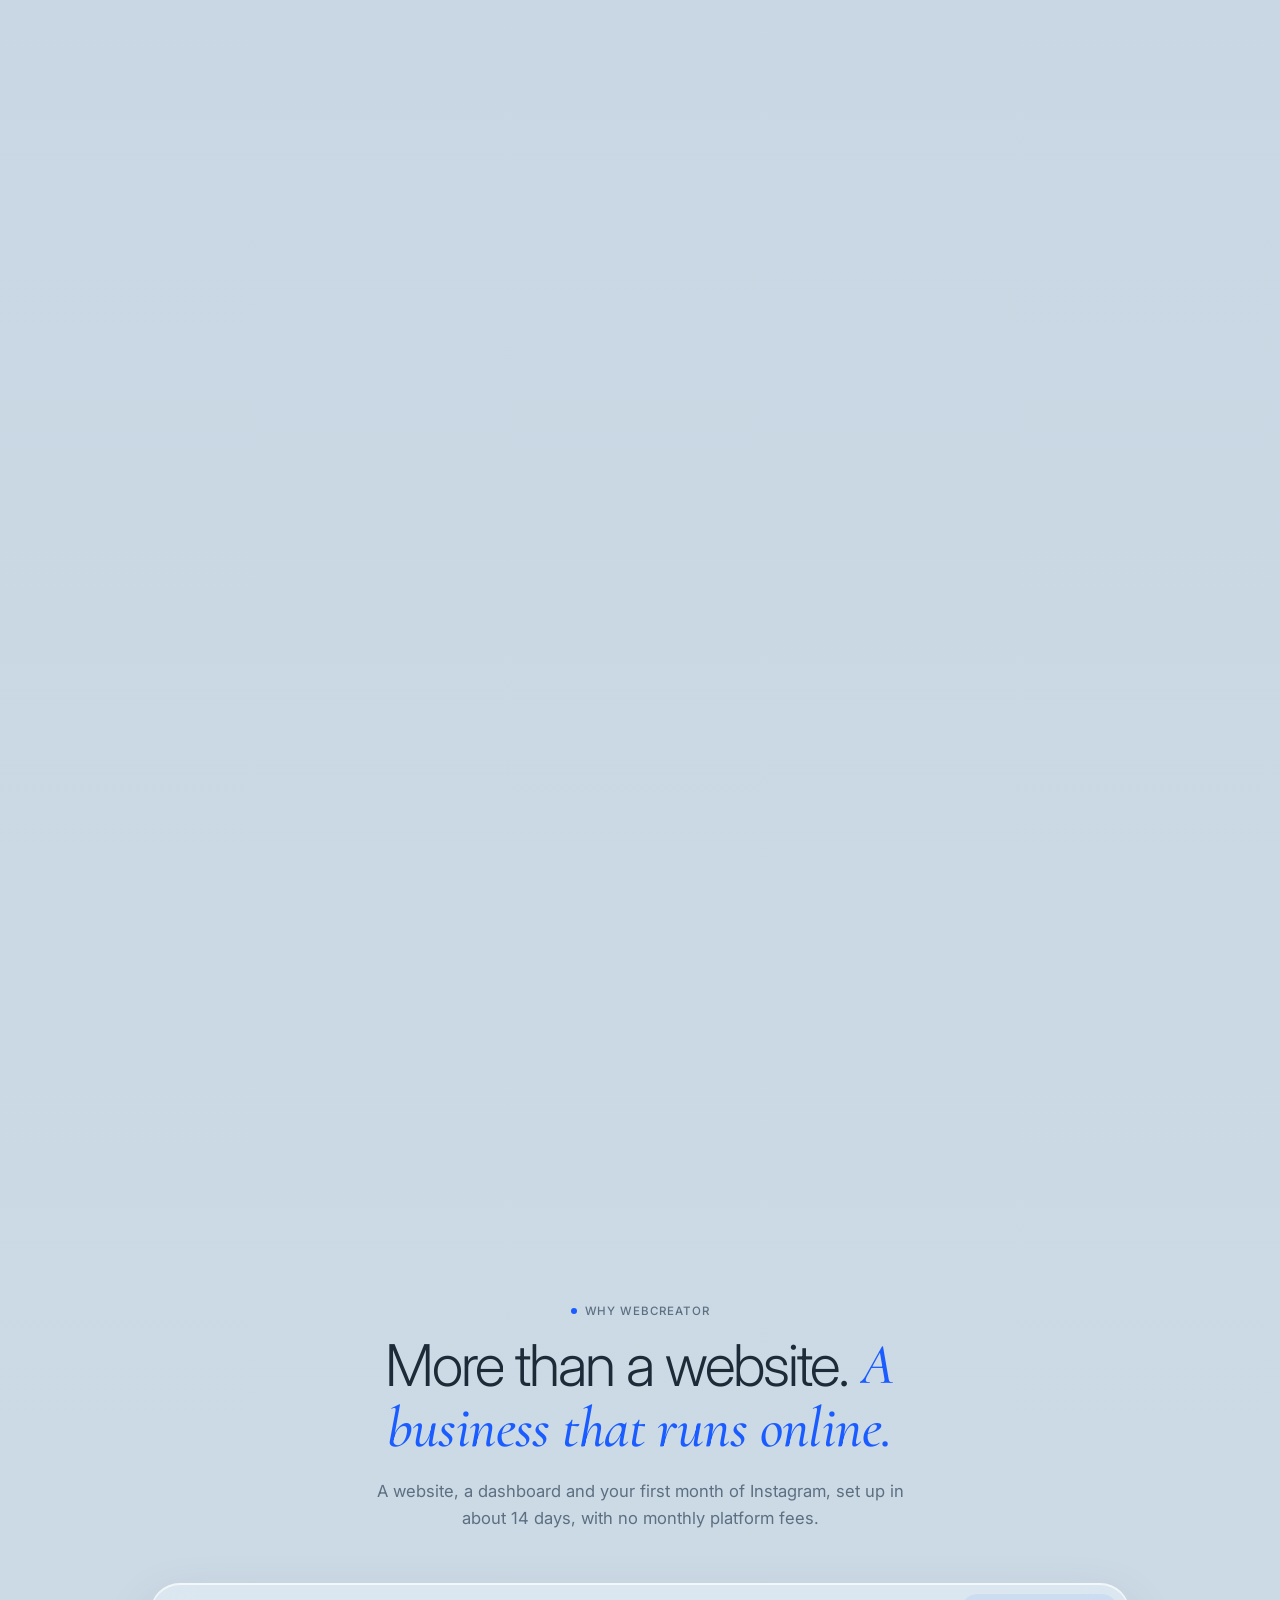
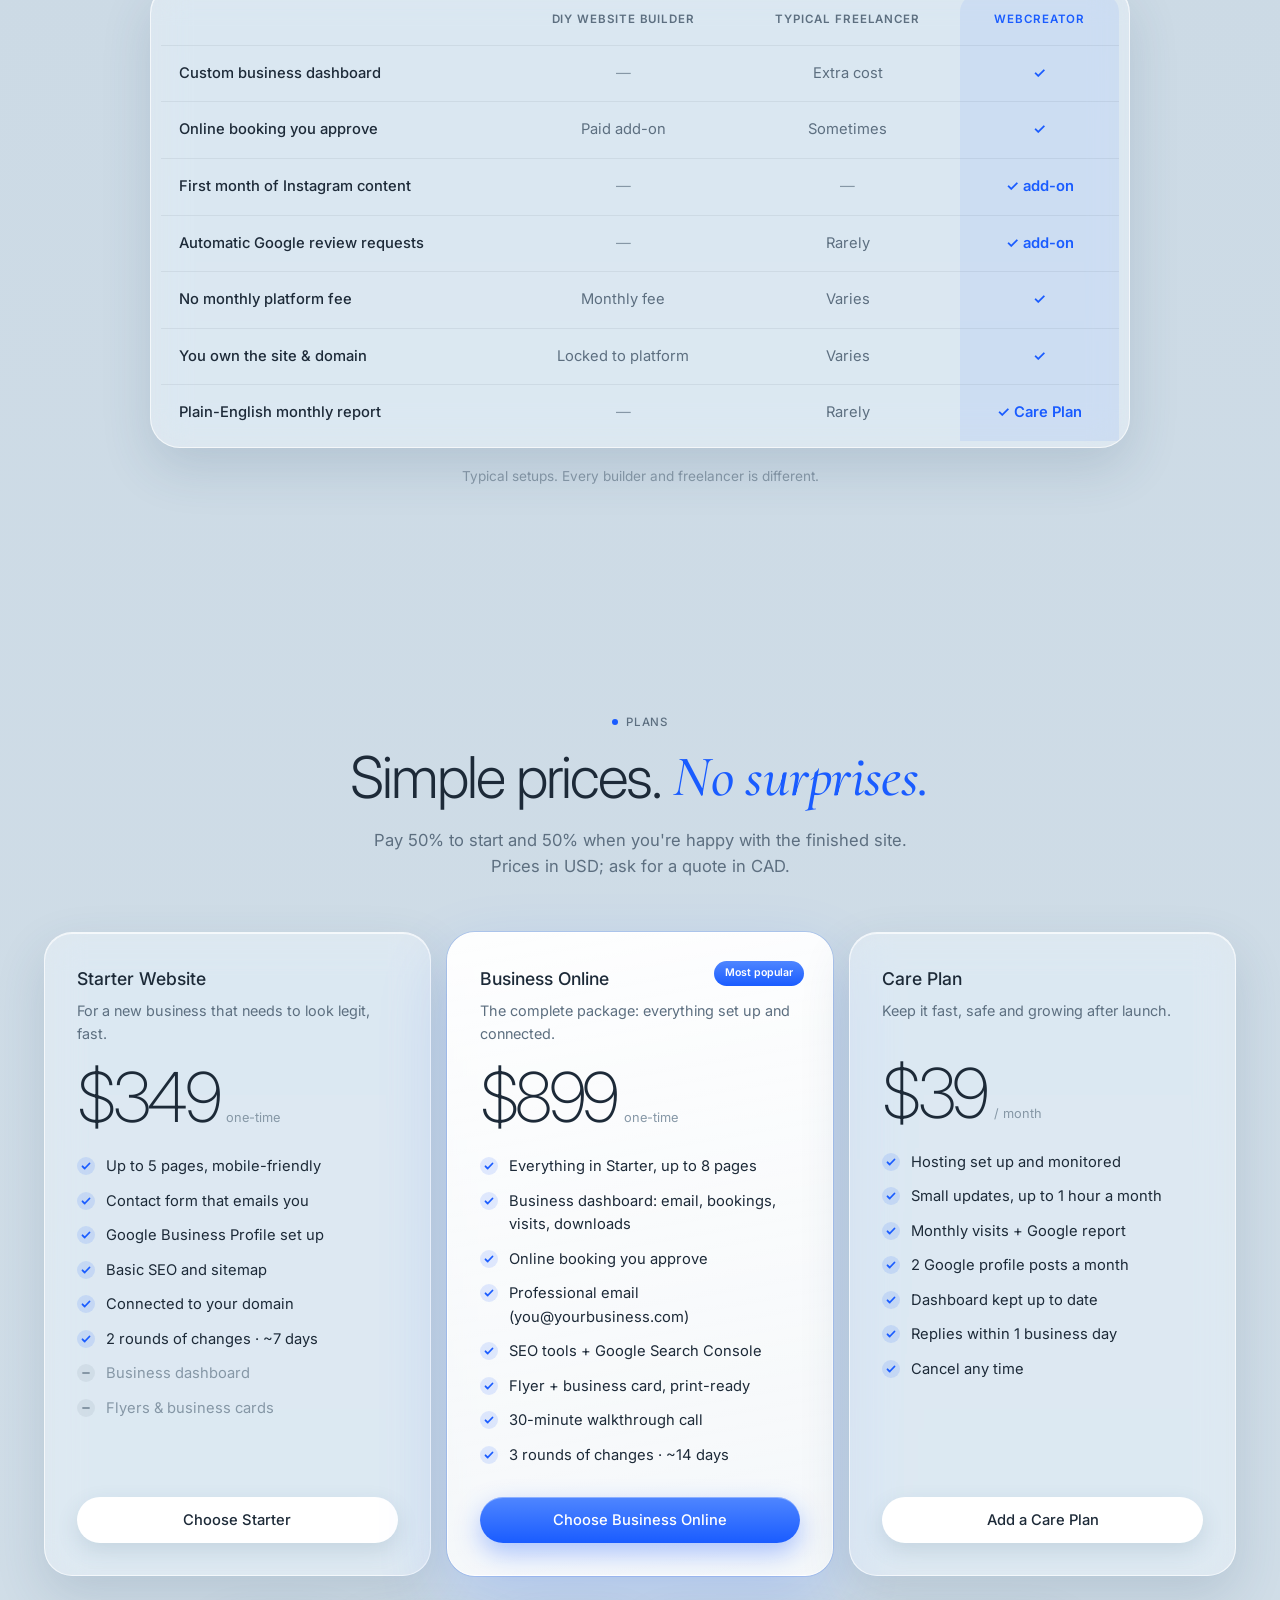
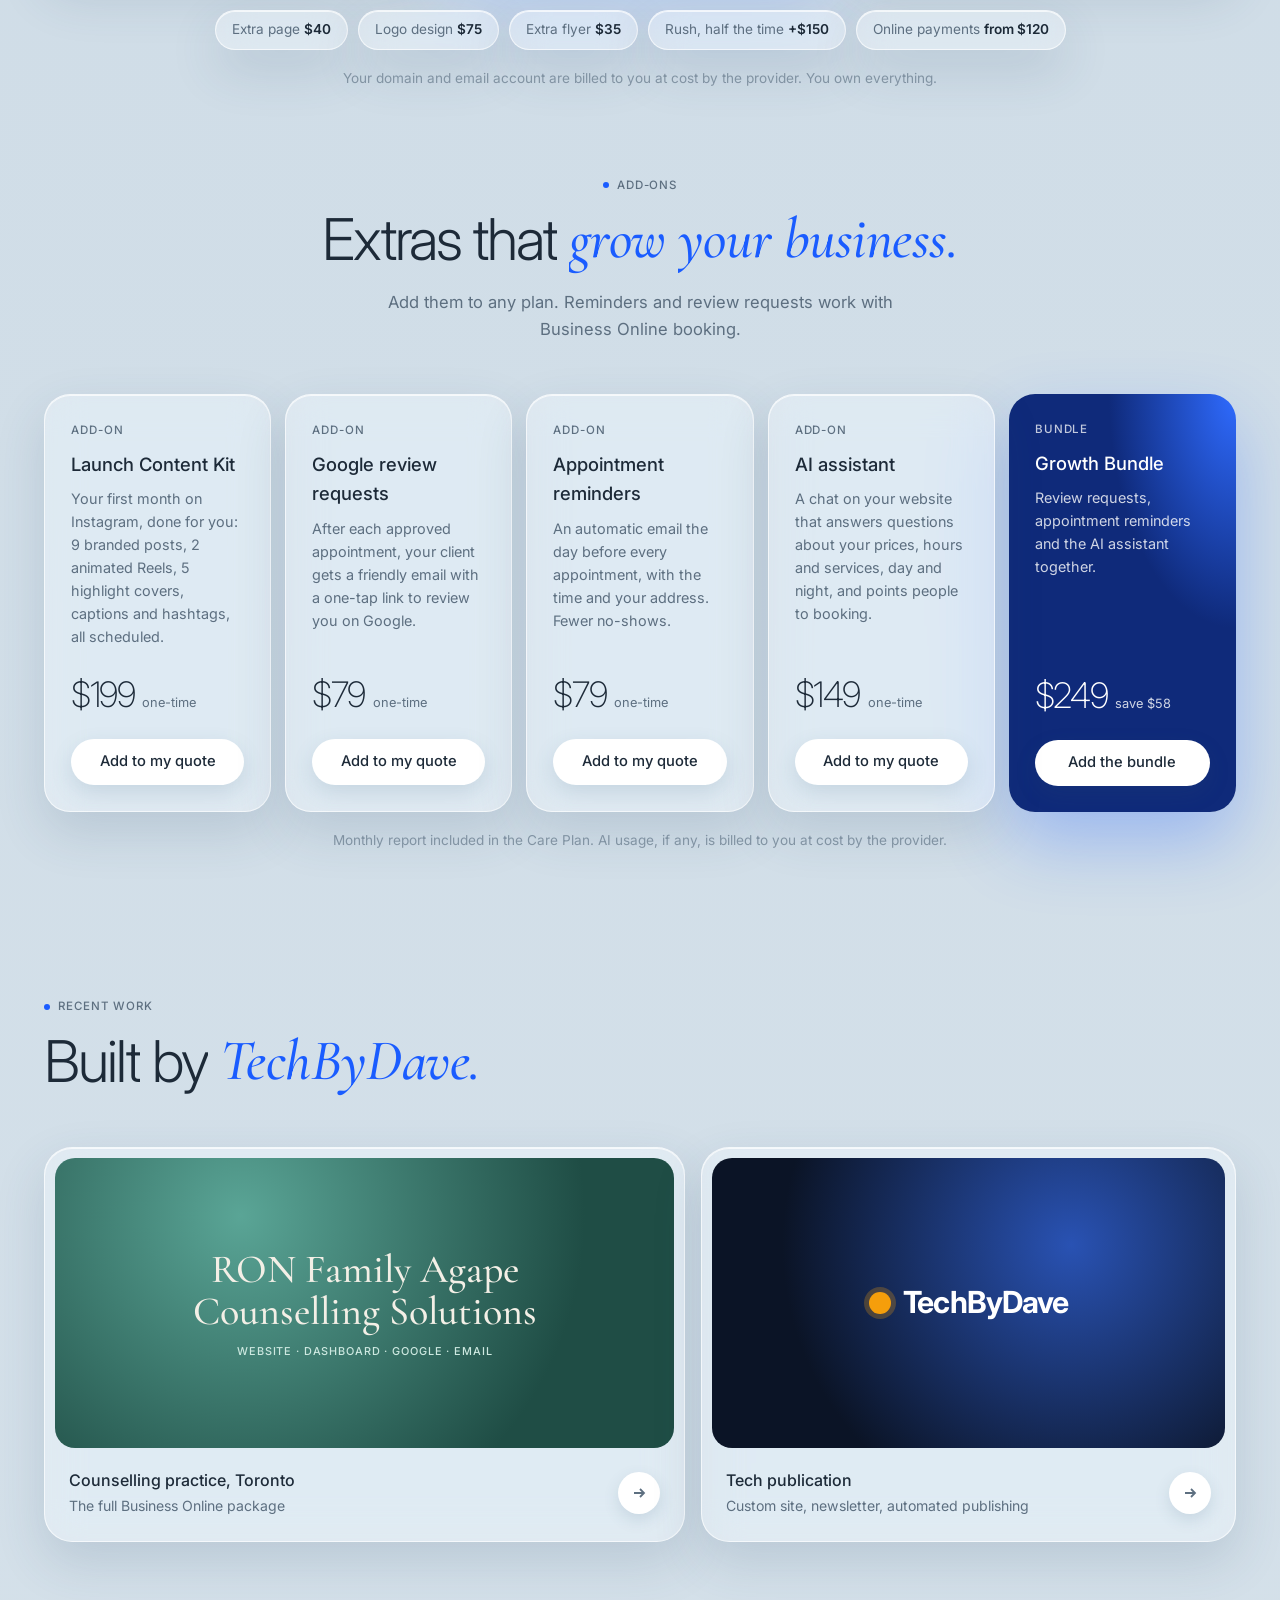
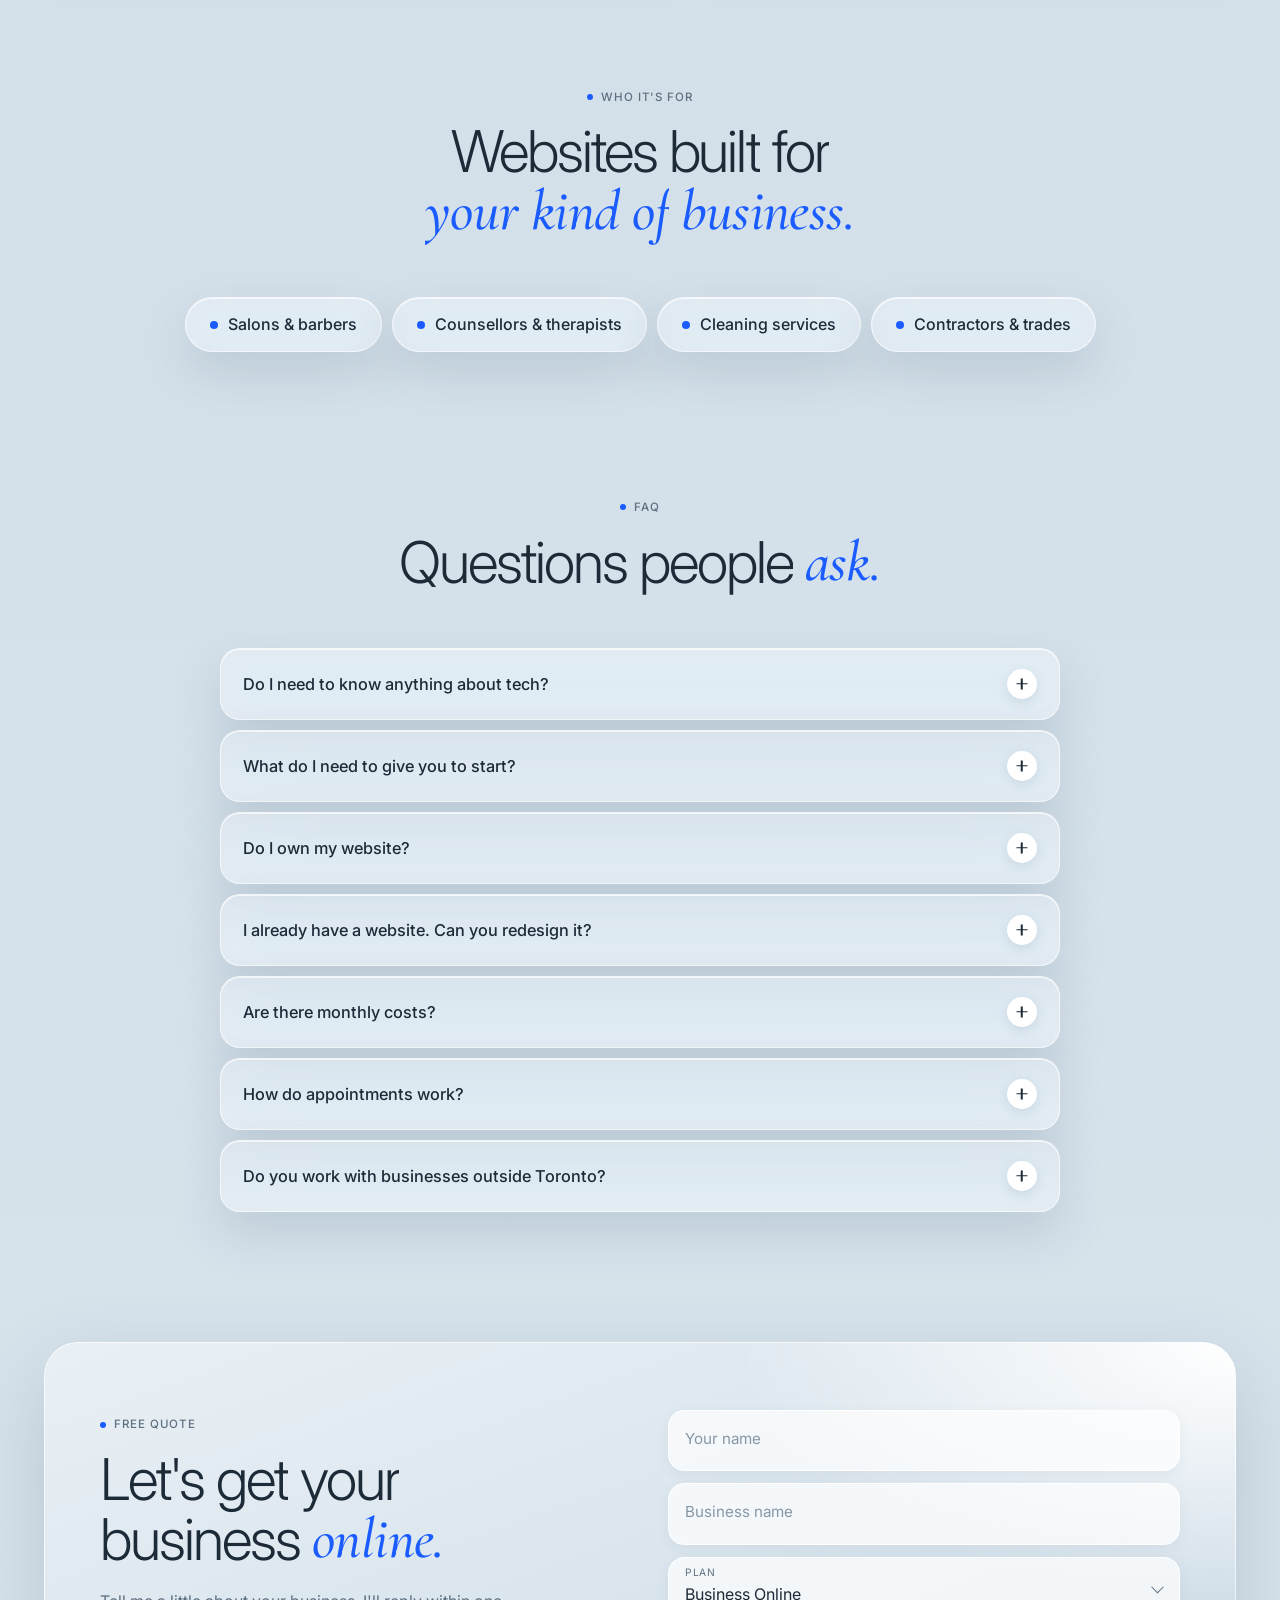
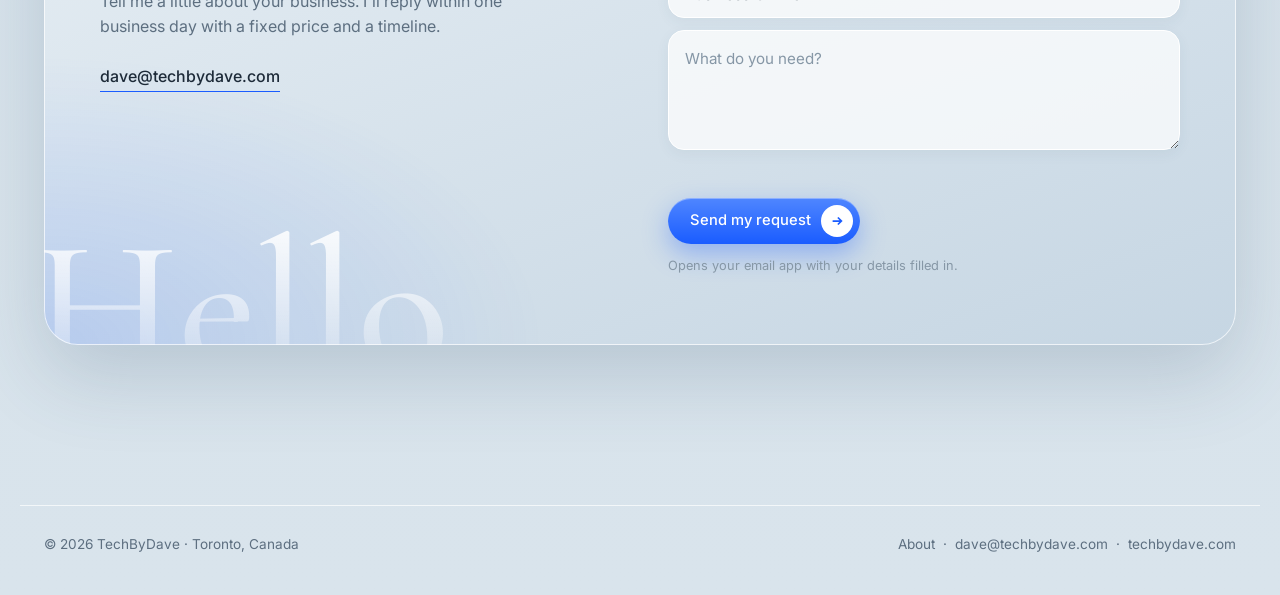
==== commit 555f7466: "Add 'Why WebCreator' comparison and add-ons (Launch Content Kit, review requests, reminders, AI assi" ====
--- a/index.html
+++ b/index.html
@@ -162,6 +162,15 @@
   </div>
 </section>
 
+<section id="different" style="padding-top:30px"><div class="wrap">
+  <div class="head c rv"><span class="label">Why WebCreator</span><h2>More than a website. <em>A business that runs online.</em></h2><p>A website, a dashboard and your first month of Instagram, set up in about 14 days, with no monthly platform fees.</p></div>
+  <div class="cmp glass rv"><table>
+    <thead><tr><th></th><th scope="col">DIY website builder</th><th scope="col">Typical freelancer</th><th scope="col" class="me">WebCreator</th></tr></thead>
+    <tbody><tr><th scope="row">Custom business dashboard</th><td class="n">—</td><td class="m">Extra cost</td><td class="y me">✓</td></tr><tr><th scope="row">Online booking you approve</th><td class="m">Paid add-on</td><td class="m">Sometimes</td><td class="y me">✓</td></tr><tr><th scope="row">First month of Instagram content</th><td class="n">—</td><td class="n">—</td><td class="y me">✓ add-on</td></tr><tr><th scope="row">Automatic Google review requests</th><td class="n">—</td><td class="m">Rarely</td><td class="y me">✓ add-on</td></tr><tr><th scope="row">No monthly platform fee</th><td class="m">Monthly fee</td><td class="m">Varies</td><td class="y me">✓</td></tr><tr><th scope="row">You own the site & domain</th><td class="m">Locked to platform</td><td class="m">Varies</td><td class="y me">✓</td></tr><tr><th scope="row">Plain-English monthly report</th><td class="n">—</td><td class="m">Rarely</td><td class="y me">✓ Care Plan</td></tr></tbody>
+  </table></div>
+  <p class="fine" style="text-align:center">Typical setups. Every builder and freelancer is different.</p>
+</div></section>
+
 <section id="plans"><div class="wrap">
   <div class="head c rv"><span class="label">Plans</span><h2>Simple prices. <em>No surprises.</em></h2><p>Pay 50% to start and 50% when you're happy with the finished site. Prices in USD; ask for a quote in CAD.</p></div>
   <div class="plans">
@@ -187,6 +196,12 @@
   </div>
   <div class="addons rv"><span class="glass">Extra page <b>$40</b></span><span class="glass">Logo design <b>$75</b></span><span class="glass">Extra flyer <b>$35</b></span><span class="glass">Rush, half the time <b>+$150</b></span><span class="glass">Online payments <b>from $120</b></span></div>
   <p class="fine">Your domain and email account are billed to you at cost by the provider. You own everything.</p>
+
+  <div class="head c rv" style="margin-top:80px"><span class="label">Add-ons</span><h2>Extras that <em>grow your business.</em></h2><p>Add them to any plan. Reminders and review requests work with Business Online booking.</p></div>
+  <div class="adds"><div class="add glass rv" id="addon-launch"><span class="label">Add-on</span><h3>Launch Content Kit</h3><p>Your first month on Instagram, done for you: 9 branded posts, 2 animated Reels, 5 highlight covers, captions and hashtags, all scheduled.</p><div class="ap"><b>$199</b><small>one-time</small></div><a class="btn btn-white full" href="#contact" data-plan="Business Online + Launch Content Kit">Add to my quote</a></div><div class="add glass rv" id="addon-reviews"><span class="label">Add-on</span><h3>Google review requests</h3><p>After each approved appointment, your client gets a friendly email with a one-tap link to review you on Google.</p><div class="ap"><b>$79</b><small>one-time</small></div><a class="btn btn-white full" href="#contact" data-plan="Business Online + Google review requests">Add to my quote</a></div><div class="add glass rv" id="addon-reminders"><span class="label">Add-on</span><h3>Appointment reminders</h3><p>An automatic email the day before every appointment, with the time and your address. Fewer no-shows.</p><div class="ap"><b>$79</b><small>one-time</small></div><a class="btn btn-white full" href="#contact" data-plan="Business Online + Appointment reminders">Add to my quote</a></div><div class="add glass rv" id="addon-ai"><span class="label">Add-on</span><h3>AI assistant</h3><p>A chat on your website that answers questions about your prices, hours and services, day and night, and points people to booking.</p><div class="ap"><b>$149</b><small>one-time</small></div><a class="btn btn-white full" href="#contact" data-plan="Business Online + AI assistant">Add to my quote</a></div>
+    <div class="add bundle rv"><span class="label" style="color:rgba(255,255,255,.75)">Bundle</span><h3>Growth Bundle</h3><p>Review requests, appointment reminders and the AI assistant together.</p><div class="ap"><b>$249</b><small>save $58</small></div><a class="btn btn-white full" href="#contact" data-plan="Business Online + Growth Bundle">Add the bundle</a></div>
+  </div>
+  <p class="fine" style="text-align:center">Monthly report included in the Care Plan. AI usage, if any, is billed to you at cost by the provider.</p>
 </div></section>
 
 <section id="work" style="padding-top:30px"><div class="wrap">
@@ -224,7 +239,7 @@
     <form id="quote" novalidate>
       <div class="field"><input id="n" name="name" placeholder=" " autocomplete="name" required><label for="n">Your name</label></div>
       <div class="field"><input id="b" name="business" placeholder=" " autocomplete="organization" required><label for="b">Business name</label></div>
-      <div class="field sel"><select id="p" name="plan"><option>Business Online</option><option>Starter Website</option><option>Care Plan</option><option>Not sure yet</option></select><label for="p">Plan</label></div>
+      <div class="field sel"><select id="p" name="plan"><option>Business Online</option><option>Starter Website</option><option>Care Plan</option><option>Business Online + Launch Content Kit</option><option>Business Online + Google review requests</option><option>Business Online + Appointment reminders</option><option>Business Online + AI assistant</option><option>Business Online + Growth Bundle</option><option>Not sure yet</option></select><label for="p">Plan</label></div>
       <div class="field"><textarea id="m" name="message" placeholder=" "></textarea><label for="m">What do you need?</label></div>
       <p class="err" id="err" role="status"></p>
       <button class="btn btn-blue" type="submit" style="justify-self:start">Send my request <span class="dot"><svg viewBox="0 0 16 16" fill="none" stroke="currentColor" stroke-width="2"><path d="M3 8h10M9 4l4 4-4 4"/></svg></span></button>
--- a/assets/site.css
+++ b/assets/site.css
@@ -508,3 +508,29 @@
 .values.four{grid-template-columns:repeat(4,1fr)}
 @media(max-width:1000px){.values.four{grid-template-columns:1fr 1fr}}
 @media(max-width:600px){.values.four{grid-template-columns:1fr}}
+
+/* Why WebCreator comparison */
+.cmp{border-radius:30px;padding:10px 10px 6px;overflow-x:auto;max-width:980px;margin:0 auto}
+.cmp table{width:100%;border-collapse:collapse;min-width:640px}
+.cmp th,.cmp td{padding:16px 18px;text-align:center;font-size:.92rem;border-bottom:1px solid rgba(29,42,56,.07)}
+.cmp tbody tr:last-child th,.cmp tbody tr:last-child td{border-bottom:0}
+.cmp thead th{font-size:.72rem;letter-spacing:.08em;text-transform:uppercase;color:var(--dim);font-weight:600}
+.cmp tbody th{text-align:left;font-weight:500}
+.cmp td.n{color:var(--mute)}
+.cmp td.m{color:var(--dim)}
+.cmp td.y{color:var(--blue);font-weight:600}
+.cmp .me{background:rgba(26,92,255,.07)}
+.cmp thead th.me{color:var(--blue);border-radius:18px 18px 0 0}
+/* Add-ons */
+.adds{display:grid;grid-template-columns:repeat(5,1fr);gap:14px}
+@media(max-width:1150px){.adds{grid-template-columns:repeat(3,1fr)}}
+@media(max-width:760px){.adds{grid-template-columns:1fr 1fr}}
+@media(max-width:520px){.adds{grid-template-columns:1fr}}
+.add{border-radius:26px;padding:26px;display:flex;flex-direction:column}
+.add h3{font-size:1.15rem;font-weight:500;margin:10px 0 8px}
+.add p{color:var(--dim);font-size:.9rem;flex:1}
+.add .ap{display:flex;align-items:baseline;gap:8px;margin:18px 0 16px}
+.add .ap b{font-size:2.2rem;font-weight:200;letter-spacing:-.04em}
+.add .ap small{color:var(--dim);font-size:.8rem}
+.add.bundle{background:radial-gradient(80% 80% at 100% 0%,#2f6bff,#0f2a7a 70%);color:#fff;box-shadow:0 30px 70px rgba(26,92,255,.3)}
+.add.bundle p,.add.bundle .ap small{color:rgba(255,255,255,.8)}
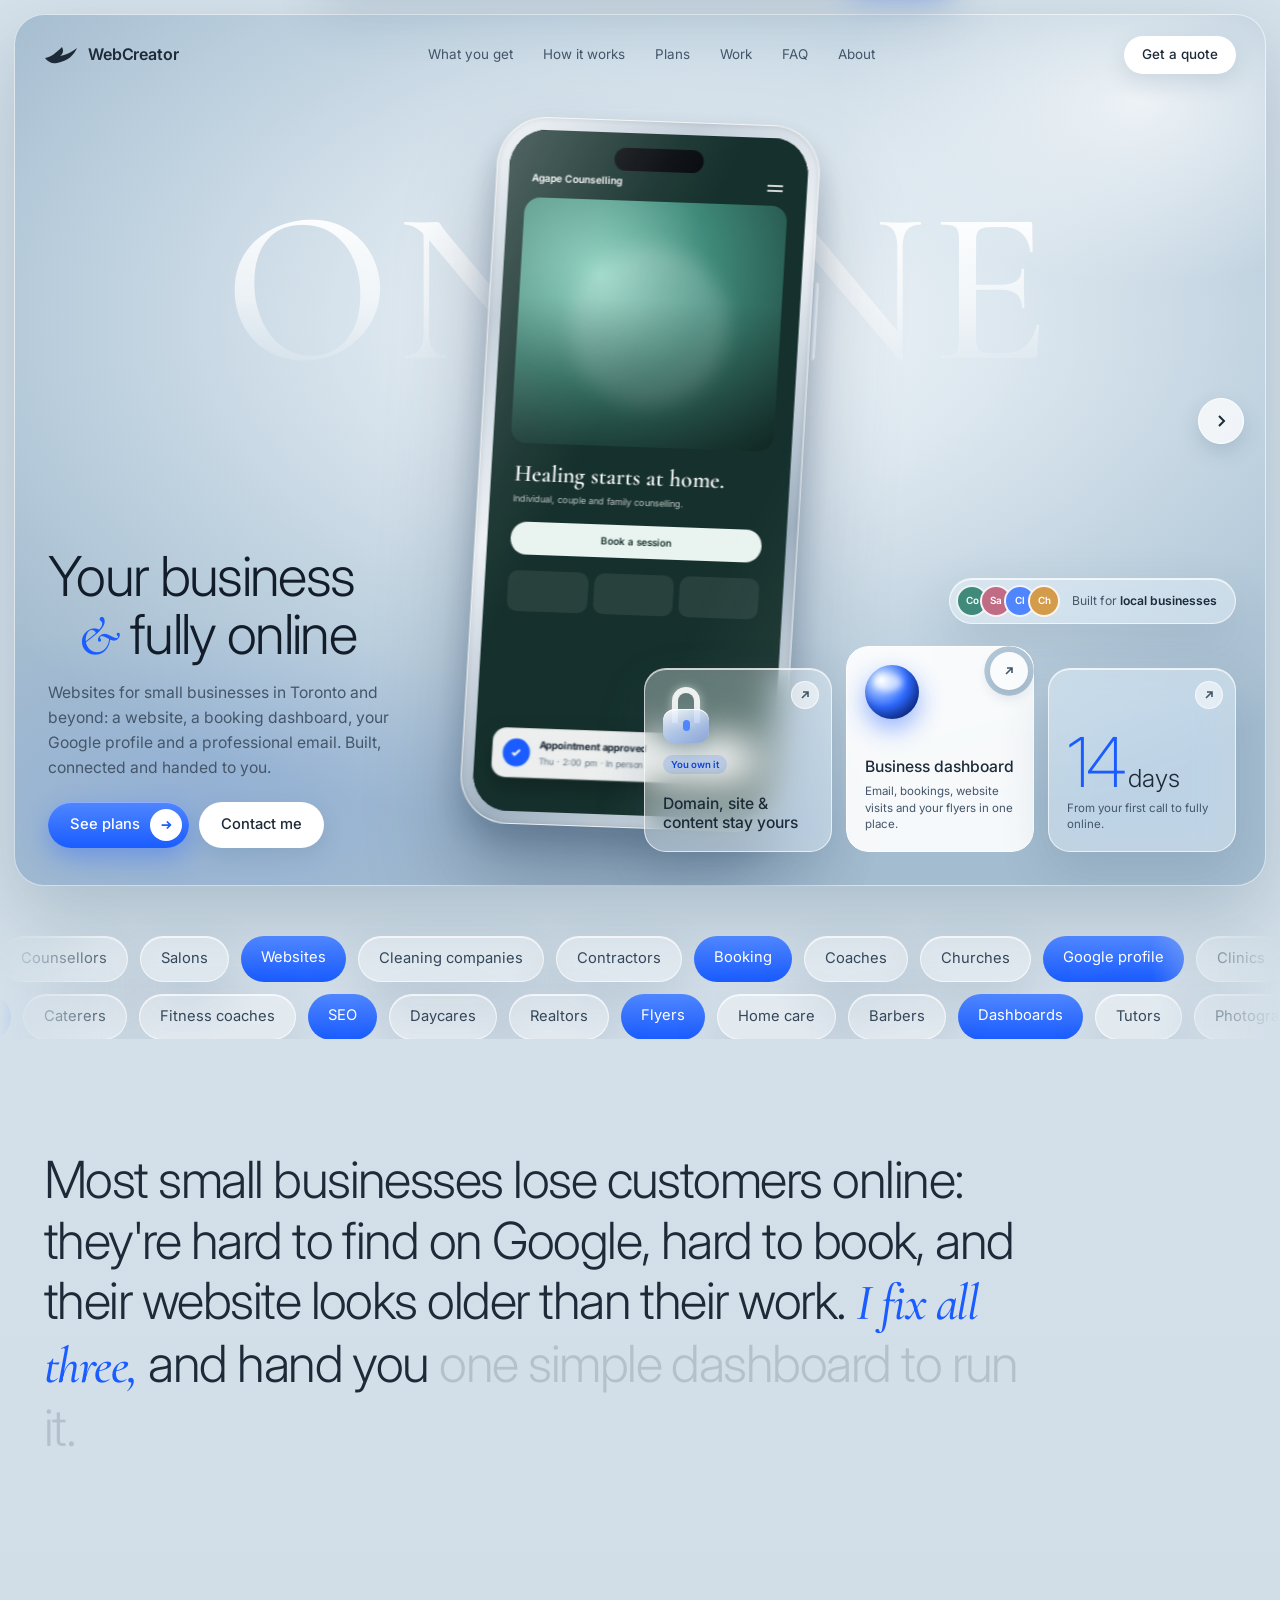
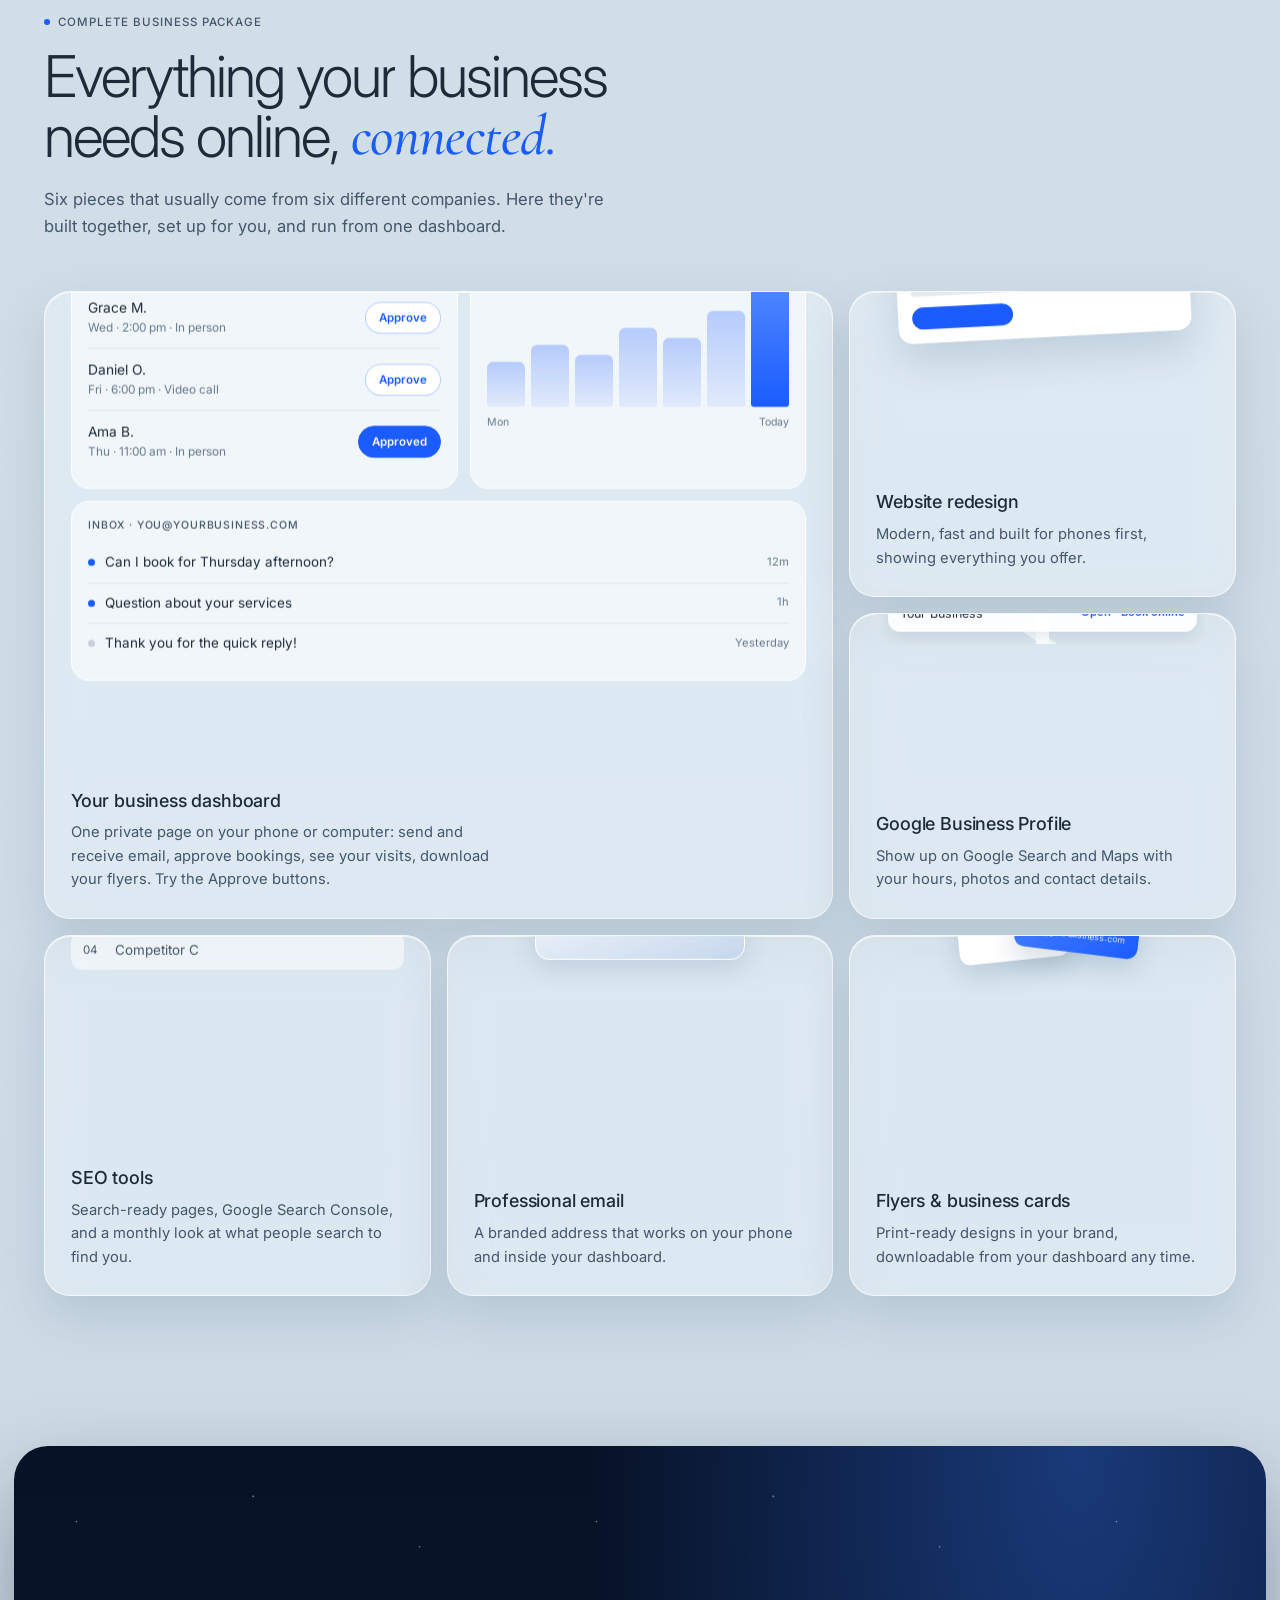
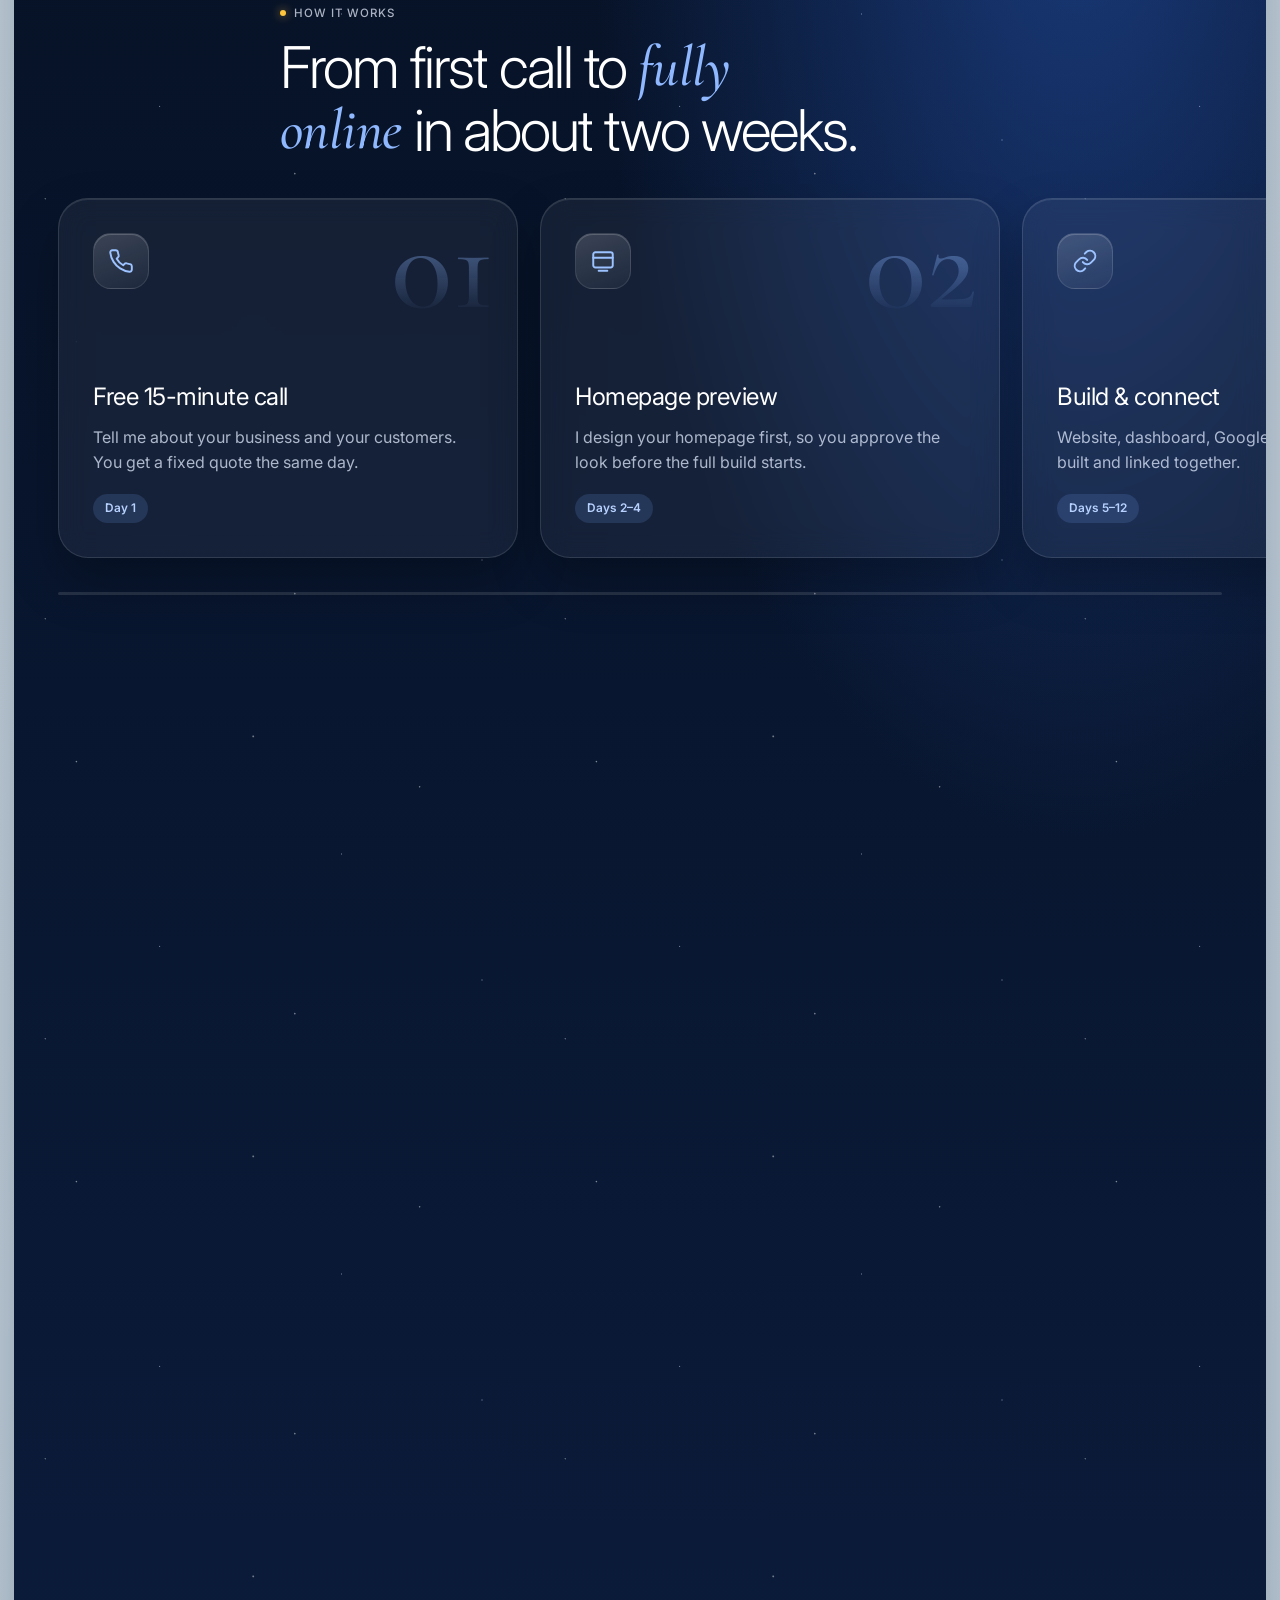
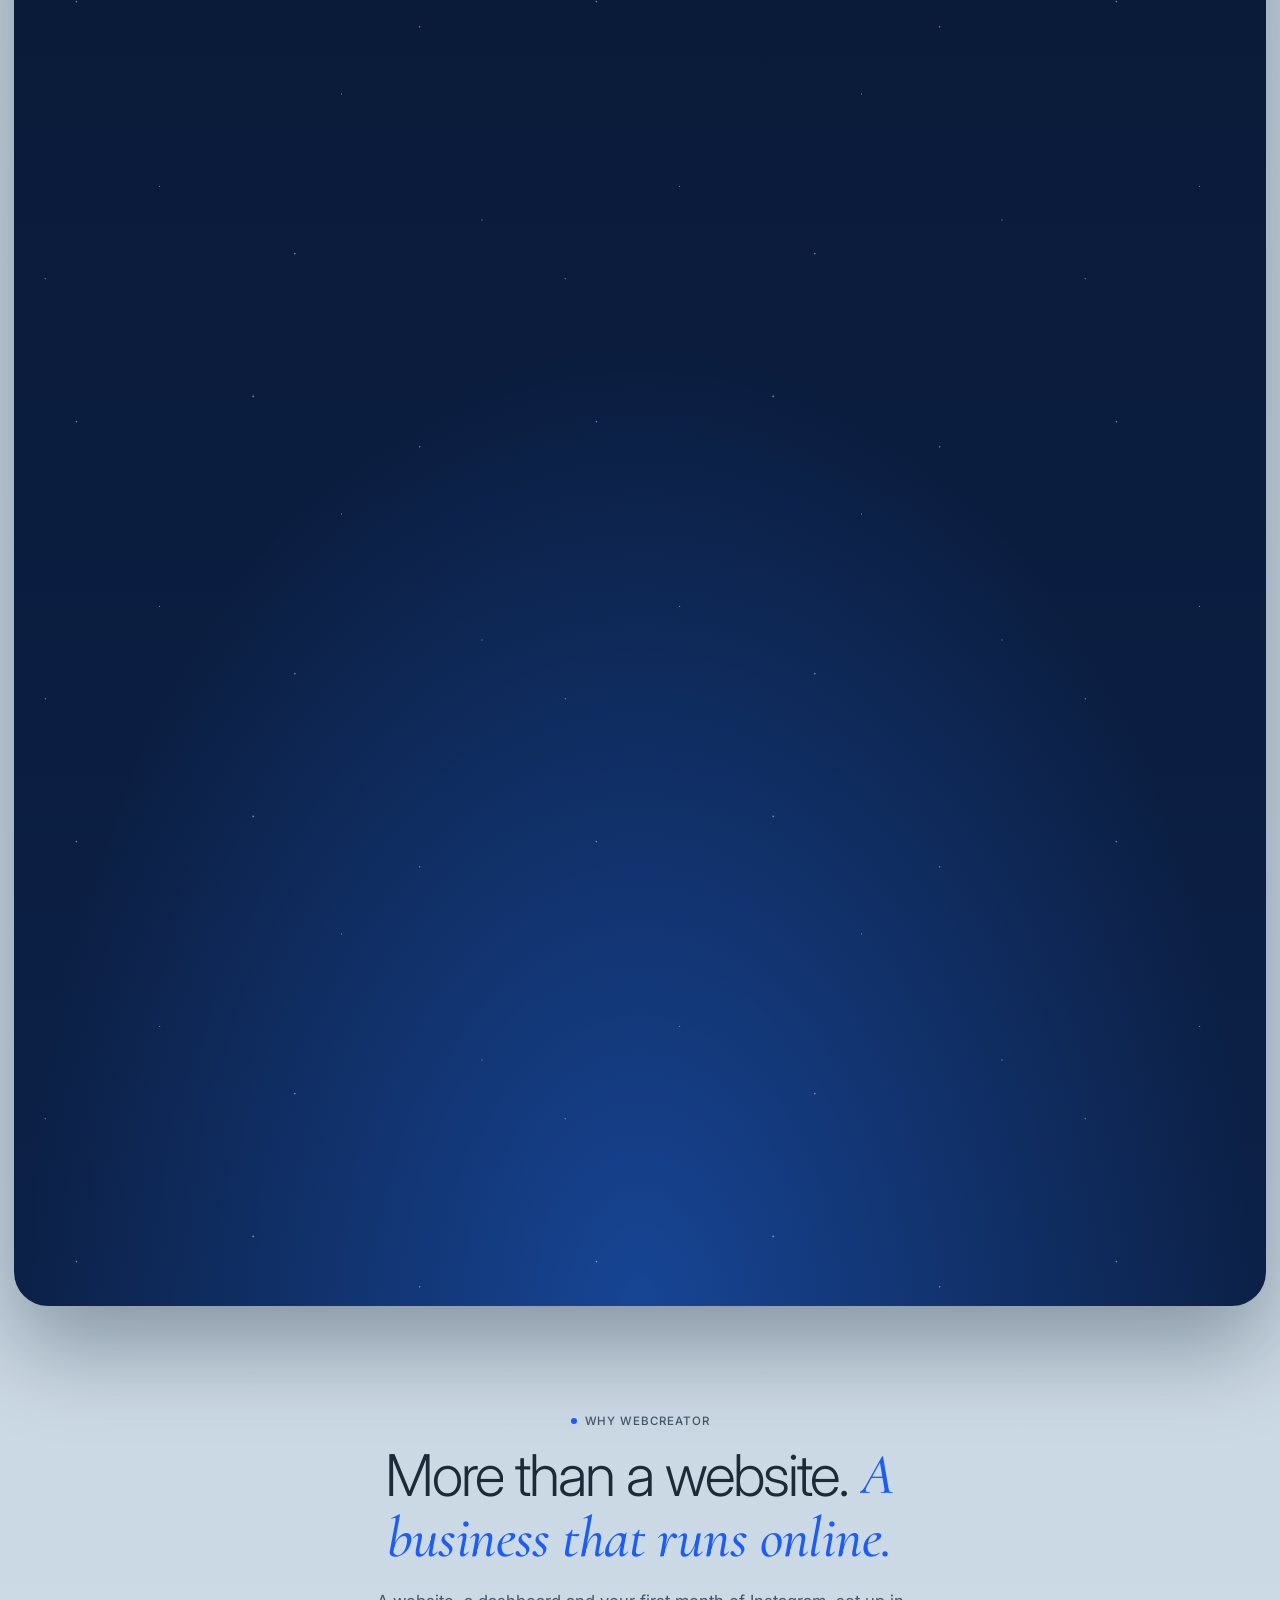
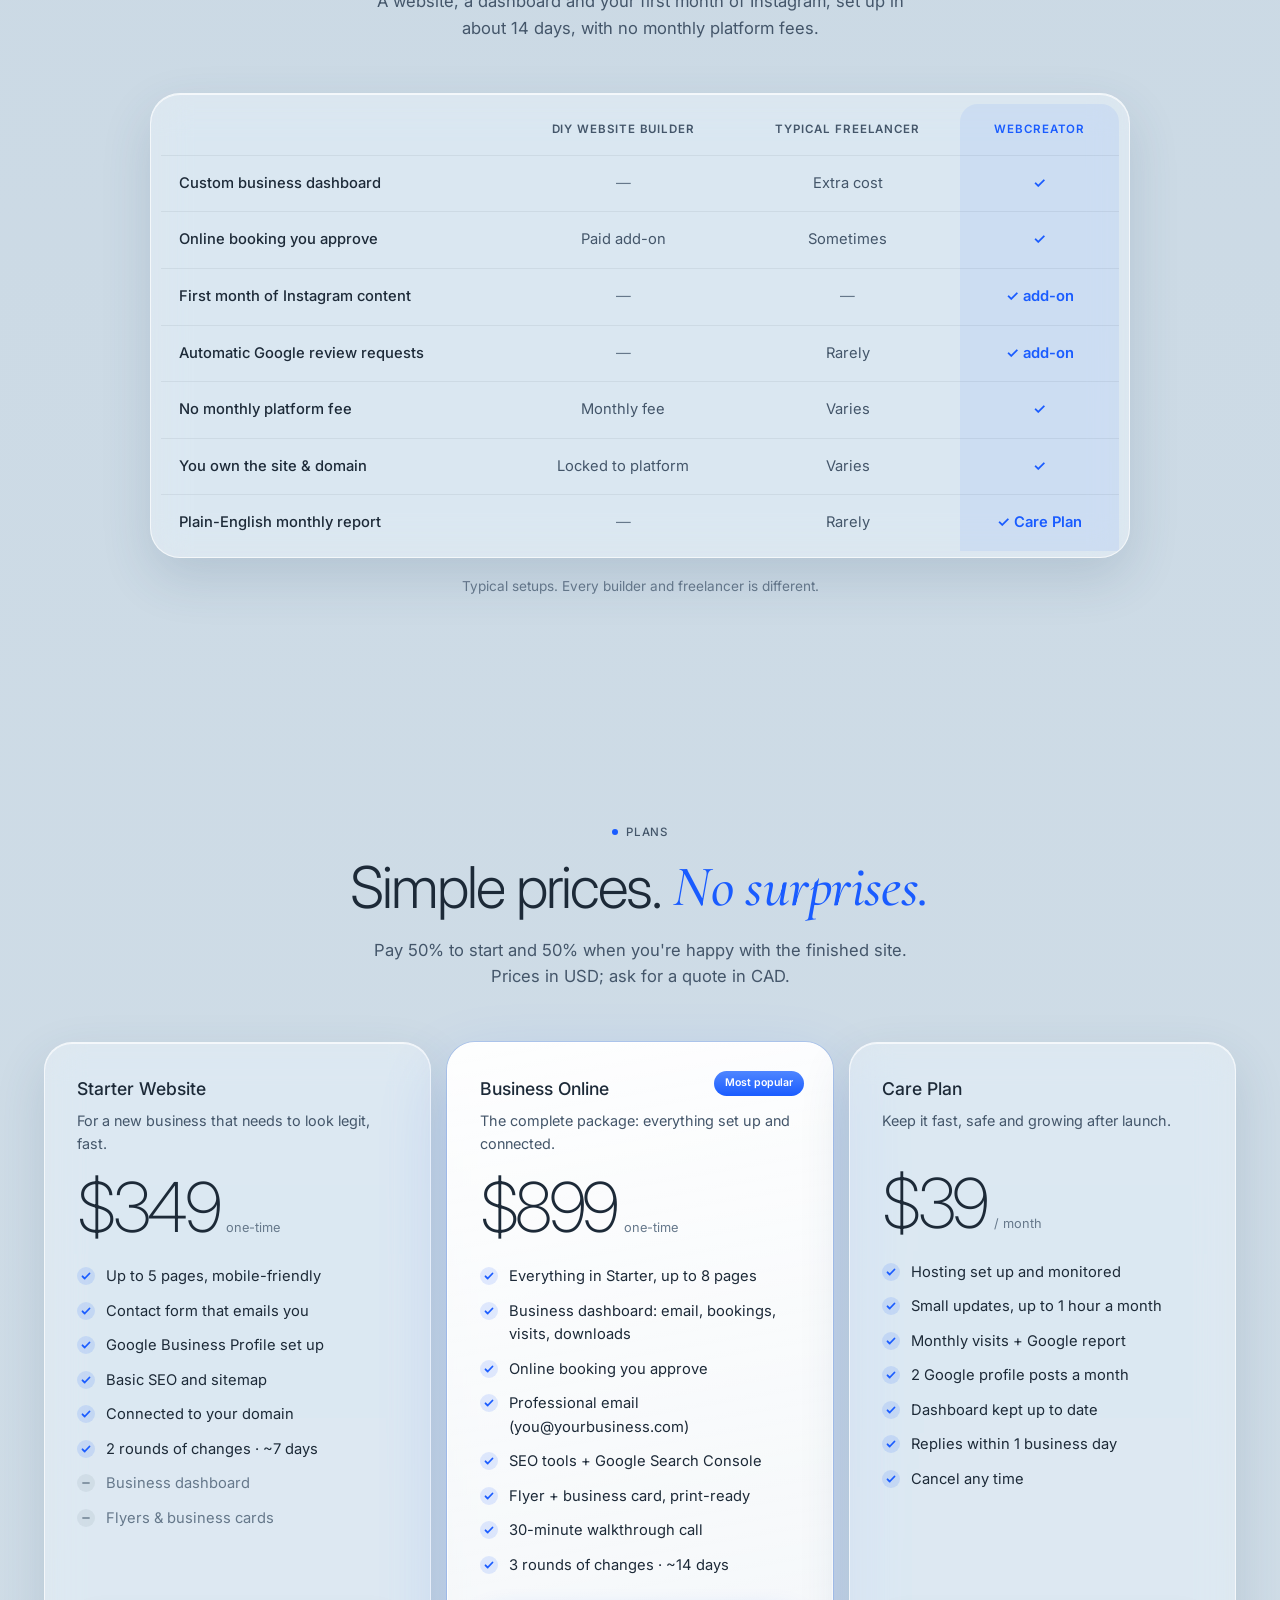
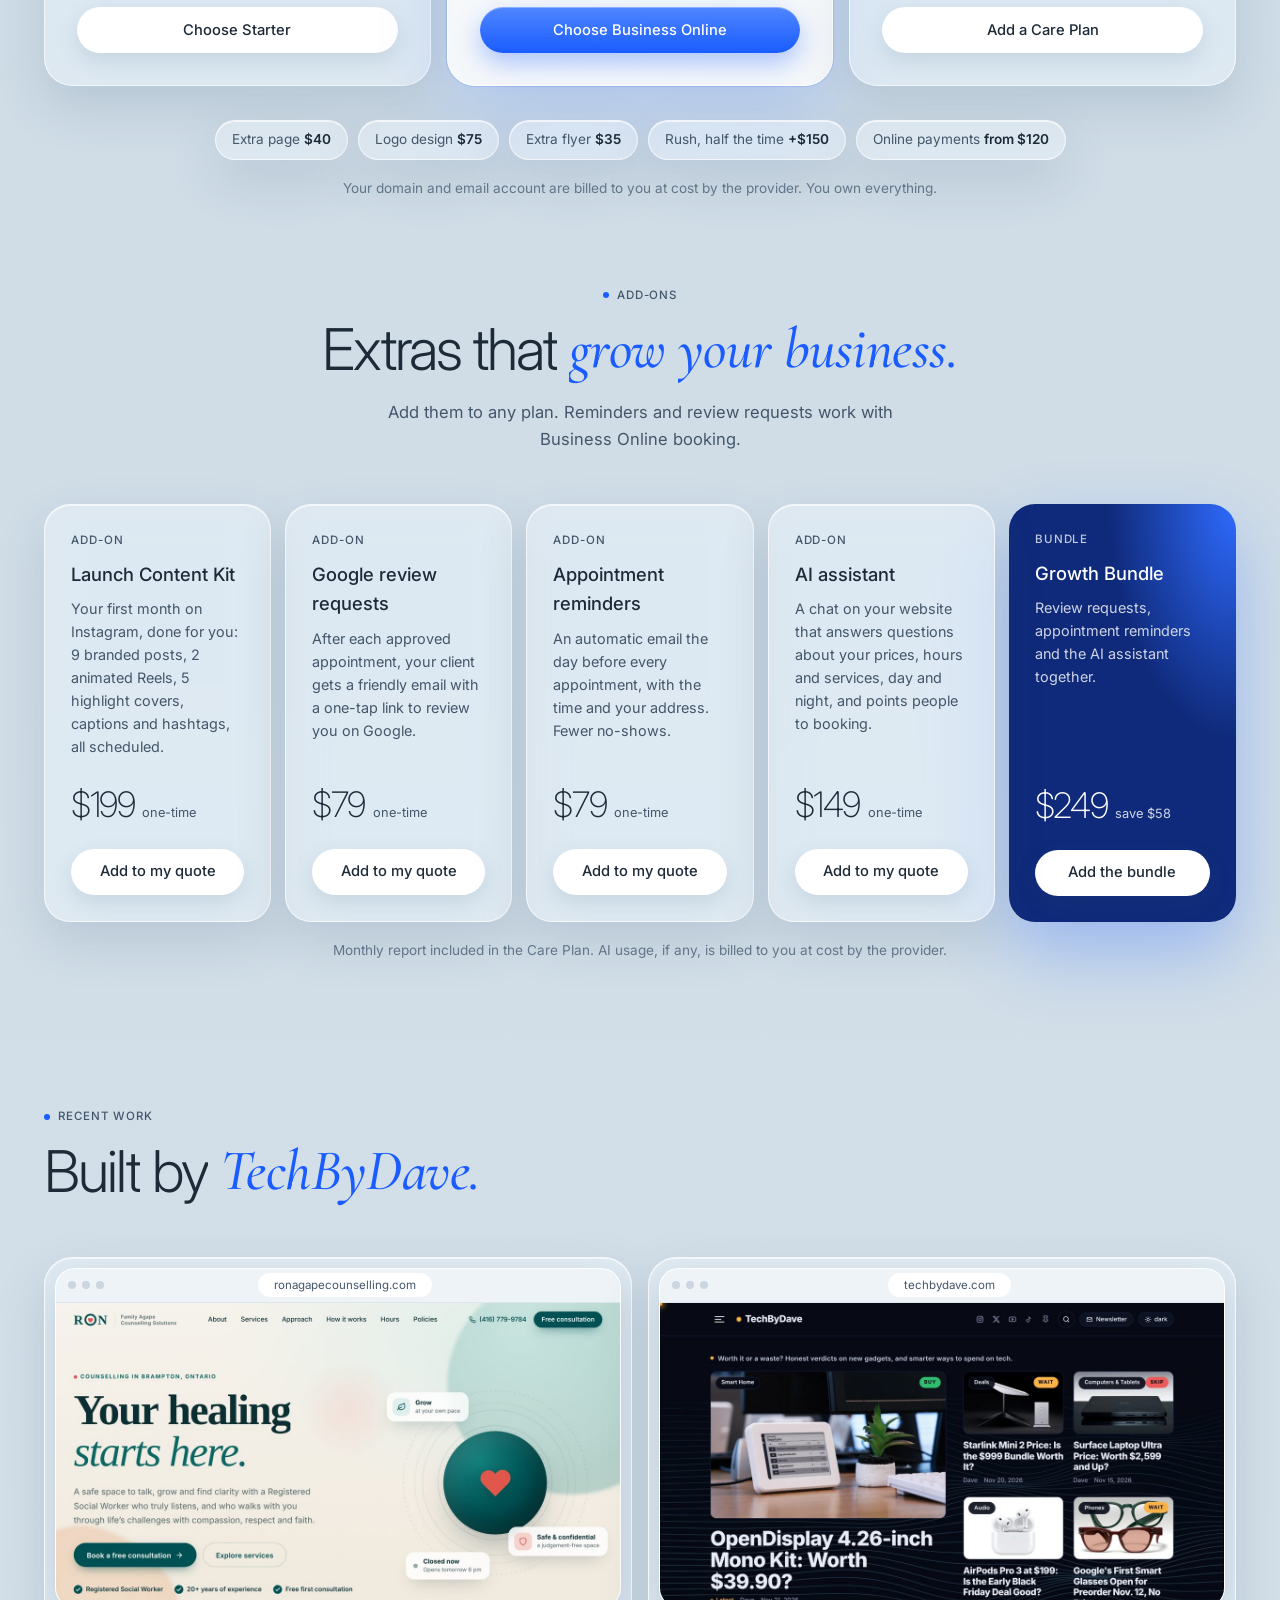
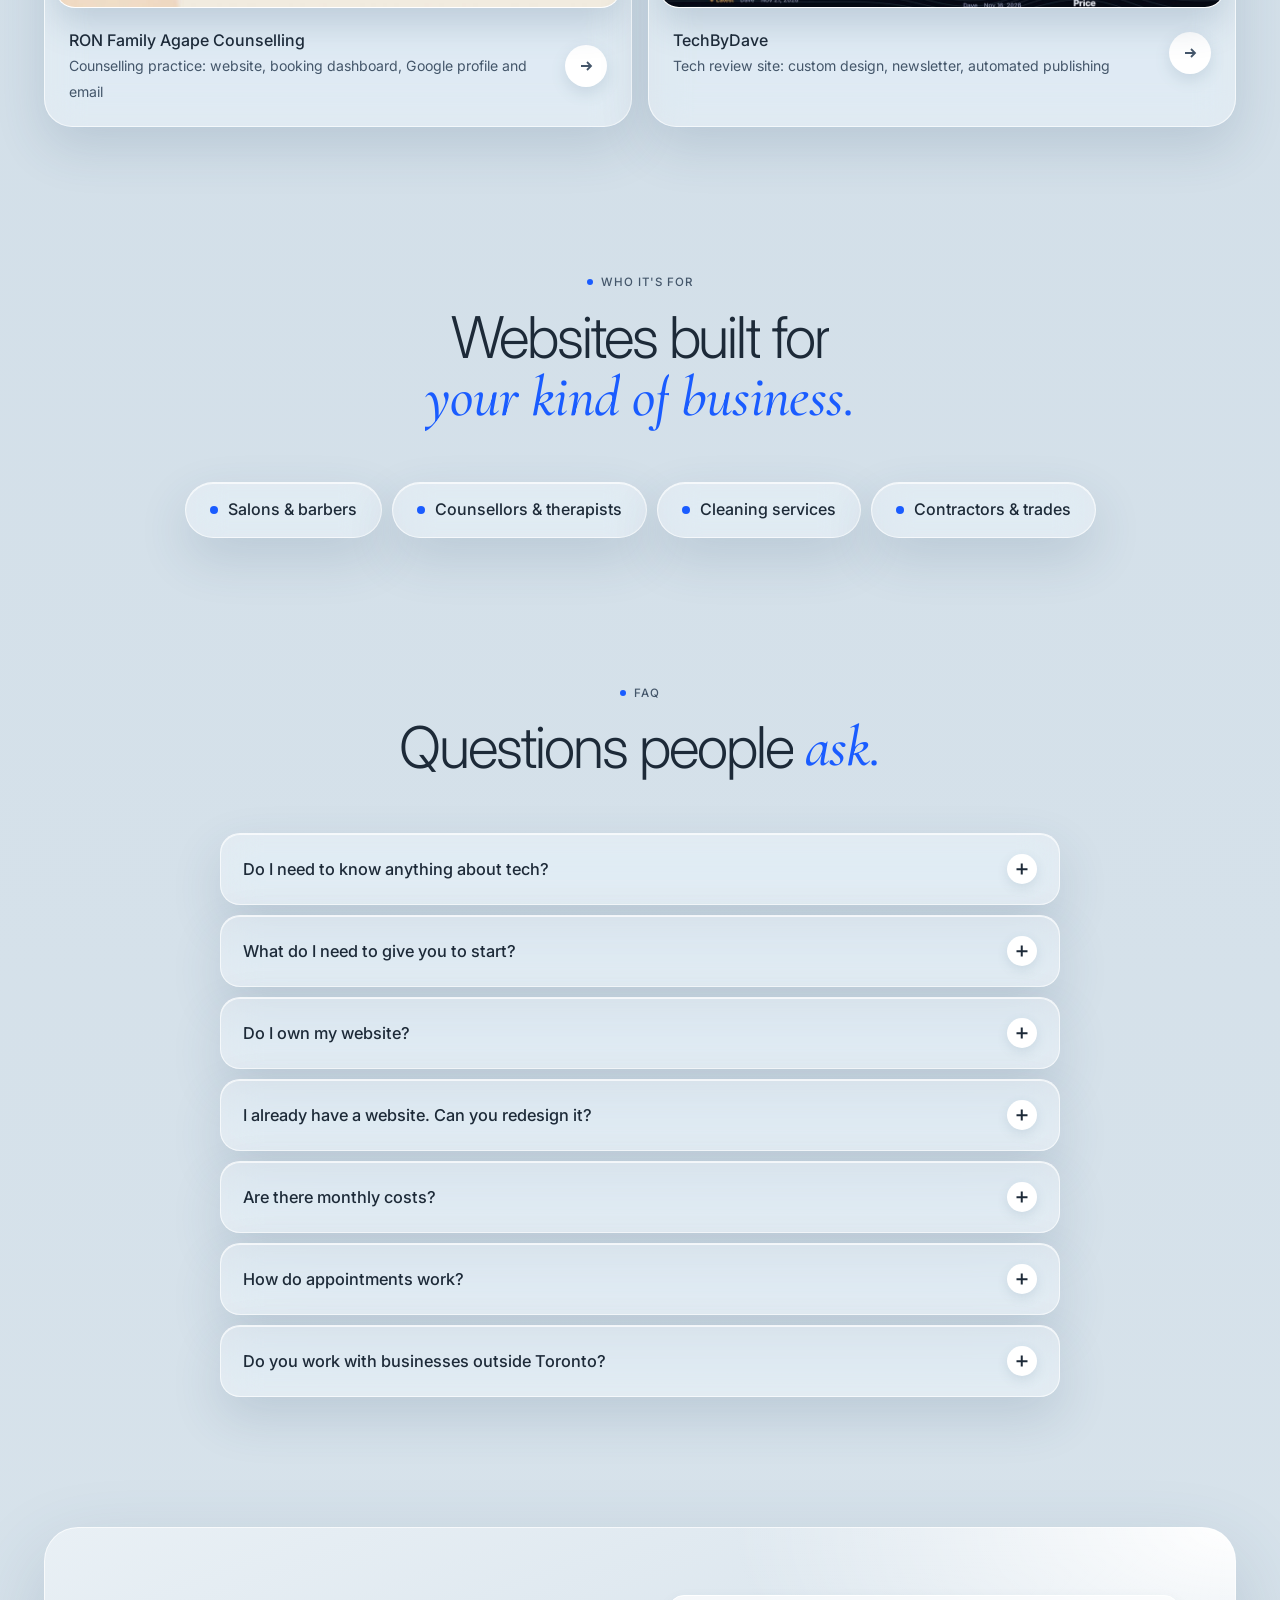
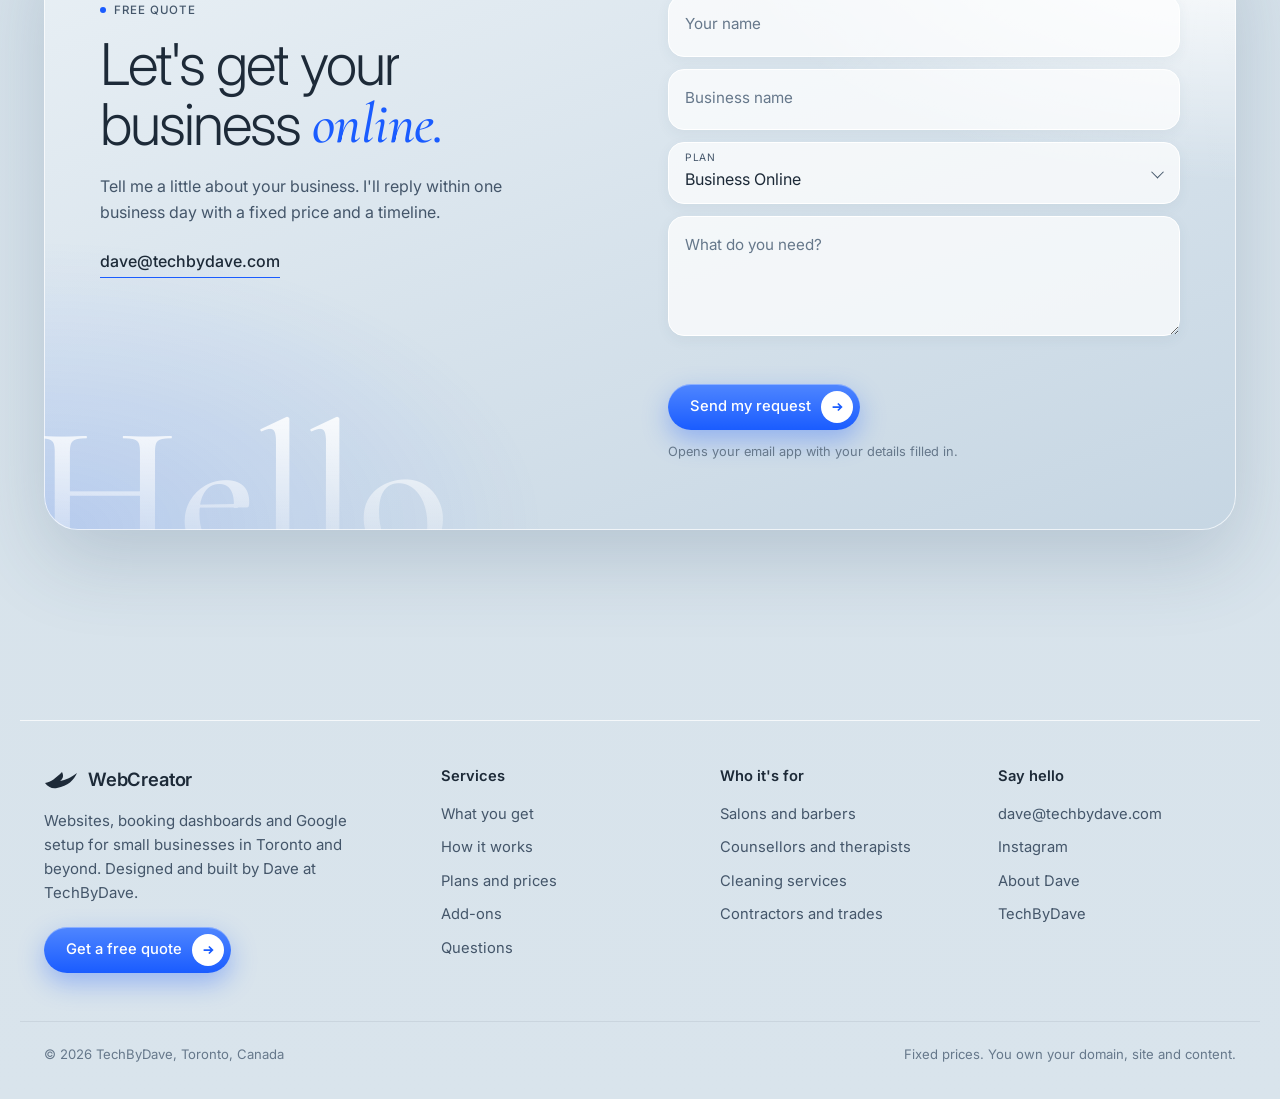
==== commit fdd271d2: "UI refresh: stronger contrast, night-sky How it works band, real work screenshots, full site footer " ====
--- a/index.html
+++ b/index.html
@@ -148,7 +148,7 @@
   </div>
 </div></section>
 
-<section id="process" class="hz" style="padding:0">
+<section id="process" class="hz night" style="padding:0">
   <div class="hzpin">
     <div class="wrap"><div class="head" style="margin-bottom:34px"><span class="label">How it works</span><h2>From first call to <em>fully online</em> in about two weeks.</h2></div></div>
     <div class="rail">
@@ -208,12 +208,12 @@
   <div class="head rv"><span class="label">Recent work</span><h2>Built by <em>TechByDave.</em></h2></div>
   <div class="work">
     <a class="case glass rv" href="https://ronagapecounselling.com" target="_blank" rel="noopener">
-      <div class="shot s1"><div class="inner">RON Family Agape<br>Counselling Solutions<small>WEBSITE · DASHBOARD · GOOGLE · EMAIL</small></div></div>
-      <div class="meta"><div><b>Counselling practice, Toronto</b><span>The full Business Online package</span></div><span class="arrow"><svg viewBox="0 0 16 16" fill="none" stroke="currentColor" stroke-width="1.8"><path d="M3 8h10M9 4l4 4-4 4"/></svg></span></div>
+      <div class="shot web"><div class="chrome" aria-hidden="true"><i></i><i></i><i></i><span>ronagapecounselling.com</span></div><img src="images/work-ron.jpg" alt="Homepage of RON Family Agape Counselling Solutions, with a free consultation button and opening hours" width="1200" height="750" loading="lazy"></div>
+      <div class="meta"><div><b>RON Family Agape Counselling</b><span>Counselling practice: website, booking dashboard, Google profile and email</span></div><span class="arrow"><svg viewBox="0 0 16 16" fill="none" stroke="currentColor" stroke-width="1.8"><path d="M3 8h10M9 4l4 4-4 4"/></svg></span></div>
     </a>
     <a class="case glass rv" href="https://techbydave.com" target="_blank" rel="noopener">
-      <div class="shot s2"><div class="inner"><i></i>TechByDave</div></div>
-      <div class="meta"><div><b>Tech publication</b><span>Custom site, newsletter, automated publishing</span></div><span class="arrow"><svg viewBox="0 0 16 16" fill="none" stroke="currentColor" stroke-width="1.8"><path d="M3 8h10M9 4l4 4-4 4"/></svg></span></div>
+      <div class="shot web"><div class="chrome" aria-hidden="true"><i></i><i></i><i></i><span>techbydave.com</span></div><img src="images/work-techbydave.jpg" alt="Homepage of TechByDave, a tech review site with Buy, Wait and Skip verdicts" width="1200" height="750" loading="lazy"></div>
+      <div class="meta"><div><b>TechByDave</b><span>Tech review site: custom design, newsletter, automated publishing</span></div><span class="arrow"><svg viewBox="0 0 16 16" fill="none" stroke="currentColor" stroke-width="1.8"><path d="M3 8h10M9 4l4 4-4 4"/></svg></span></div>
     </a>
   </div>
 </div></section>
@@ -248,10 +248,16 @@
   </div>
 </div></section>
 
-<footer><div class="wrap">
-  <span>© <span class="year">2026</span> TechByDave · Toronto, Canada</span>
-  <span><a href="about.html">About</a> &nbsp;·&nbsp; <a href="mailto:dave@techbydave.com">dave@techbydave.com</a> &nbsp;·&nbsp; <a href="https://techbydave.com">techbydave.com</a></span>
-</div></footer>
+<footer class="sitefoot"><div class="wrap fgrid">
+  <div class="fbrand">
+    <a class="brand" href="/" aria-label="WebCreator by TechByDave, home"><svg viewBox="0 0 34 20" aria-hidden="true"><path d="M1 13c6-1 11-5 17-11 2 4 1 7-2 9 6-1 10-3 17-8-3 7-9 13-20 15-5 1-9-1-12-5z" fill="#1d2a38"/></svg>WebCreator</a>
+    <p>Websites, booking dashboards and Google setup for small businesses in Toronto and beyond. Designed and built by Dave at TechByDave.</p>
+    <a class="btn btn-blue" href="/#contact">Get a free quote <span class="dot"><svg viewBox="0 0 16 16" fill="none" stroke="currentColor" stroke-width="2"><path d="M3 8h10M9 4l4 4-4 4"/></svg></span></a>
+  </div>
+  <nav class="fcol" aria-label="Services"><h4>Services</h4><a href="/#included">What you get</a><a href="/#process">How it works</a><a href="/#plans">Plans and prices</a><a href="/#addon-launch">Add-ons</a><a href="/#faq">Questions</a></nav>
+  <nav class="fcol" aria-label="Industries"><h4>Who it's for</h4><a href="/websites-for-salons.html">Salons and barbers</a><a href="/websites-for-counsellors.html">Counsellors and therapists</a><a href="/websites-for-cleaning-services.html">Cleaning services</a><a href="/websites-for-contractors.html">Contractors and trades</a></nav>
+  <nav class="fcol" aria-label="Contact"><h4>Say hello</h4><a href="mailto:dave@techbydave.com">dave@techbydave.com</a><a href="https://www.instagram.com/webcreator.dave/" target="_blank" rel="noopener">Instagram</a><a href="/about.html">About Dave</a><a href="https://techbydave.com">TechByDave</a></nav>
+</div><div class="wrap fbase"><span>© <span class="year">2026</span> TechByDave, Toronto, Canada</span><span>Fixed prices. You own your domain, site and content.</span></div></footer>
 
 <script src="assets/site.js"></script>
 </body>
--- a/assets/site.css
+++ b/assets/site.css
@@ -534,3 +534,78 @@
 .add .ap small{color:var(--dim);font-size:.8rem}
 .add.bundle{background:radial-gradient(80% 80% at 100% 0%,#2f6bff,#0f2a7a 70%);color:#fff;box-shadow:0 30px 70px rgba(26,92,255,.3)}
 .add.bundle p,.add.bundle .ap small{color:rgba(255,255,255,.8)}
+
+/* =====================================================================
+   UI REFRESH (Nov 2026): stronger contrast, night-sky process band,
+   real work screenshots, full footer
+   ===================================================================== */
+:root{--dim:#44566a;--mute:#66788b;--night:#081428}
+
+/* hero: a headline that holds its own beside the phone */
+.copy{max-width:450px}
+.copy h1{font-size:clamp(2.6rem,4.3vw,4.4rem);font-weight:300;color:#121d29}
+.copy h1 .amp em{color:var(--blue);font-family:var(--serif);font-style:italic;font-weight:500}
+.copy p{font-size:.98rem;max-width:360px}
+@media(max-width:1240px){.copy{max-width:380px}.copy h1{font-size:clamp(2.4rem,3.9vw,3.6rem)}}
+@media(max-width:900px){.copy h1{font-size:clamp(2.5rem,11vw,3.4rem)}}
+.stat{color:var(--blue);text-shadow:none;font-weight:200}
+.stat small{color:var(--ink)}
+.hcard p{color:var(--dim)}
+.pill{background:rgba(26,92,255,.16);color:#0f45d6}
+
+/* body copy a touch larger and darker where it carries meaning */
+.head p,.tile p,.plan .for,.add p,.contact p.l{color:var(--dim)}
+.rows .r span{color:#34475a}
+
+/* ---------- night-sky "How it works" ---------- */
+.hz.night{margin:40px 14px 70px;border-radius:34px;color:#eaf1ff;isolation:isolate;
+  background:
+    radial-gradient(70% 45% at 50% 100%,rgba(38,118,255,.42),transparent 70%),
+    radial-gradient(60% 50% at 85% 0%,rgba(40,90,190,.55),transparent 65%),
+    linear-gradient(180deg,#071226 0%,#0a1a38 55%,#0c2148 100%);
+  box-shadow:0 40px 90px rgba(8,20,40,.35)}
+.hz.night::before{content:"";position:absolute;inset:0;border-radius:inherit;z-index:-1;pointer-events:none;opacity:.55;
+  background-image:radial-gradient(1.2px 1.2px at 12% 18%,#fff,transparent),radial-gradient(1px 1px at 28% 62%,#cfe0ff,transparent),radial-gradient(1.4px 1.4px at 46% 12%,#fff,transparent),radial-gradient(1px 1px at 63% 40%,#cfe0ff,transparent),radial-gradient(1.2px 1.2px at 78% 24%,#fff,transparent),radial-gradient(1px 1px at 90% 70%,#cfe0ff,transparent),radial-gradient(1px 1px at 6% 84%,#fff,transparent),radial-gradient(1.3px 1.3px at 54% 78%,#fff,transparent);
+  background-size:520px 420px}
+.hz.night .hzpin{border-radius:34px}
+.night .head .label{color:rgba(234,241,255,.72)}
+.night .head .label::before{background:#ffc53d;box-shadow:0 0 10px rgba(255,197,61,.7)}
+.night h2{color:#fff}
+.night h2 em{color:#8fb8ff}
+.night .card.glass{background:rgba(255,255,255,.055);border:1px solid rgba(255,255,255,.12);box-shadow:inset 0 1px 0 rgba(255,255,255,.1),0 24px 50px rgba(0,0,0,.25);backdrop-filter:blur(14px);-webkit-backdrop-filter:blur(14px)}
+.night .card h3{color:#fff}
+.night .card p{color:rgba(226,236,255,.74)}
+.night .card .n{background:linear-gradient(180deg,rgba(143,184,255,.55),rgba(143,184,255,0));-webkit-background-clip:text;background-clip:text}
+.night .card .ico{background:linear-gradient(160deg,rgba(255,255,255,.16),rgba(255,255,255,.04));color:#9cc2ff;box-shadow:inset 0 1px 0 rgba(255,255,255,.18);border:1px solid rgba(255,255,255,.1)}
+.night .card .when{color:#b8d2ff;background:rgba(120,170,255,.16)}
+.night .card.end{background:linear-gradient(160deg,#4f86ff,#1a5cff);box-shadow:0 24px 60px rgba(26,92,255,.45)}
+.night .card.end .when{color:var(--blue)}
+.night .bar{background:rgba(255,255,255,.12)}
+.night .bar i{background:linear-gradient(90deg,#8fb8ff,#ffc53d)}
+@media(max-width:760px),(prefers-reduced-motion:reduce){.hz.night{margin:20px 10px 50px}.hz.night .hzpin{padding:70px 0 40px}}
+
+/* ---------- real work screenshots ---------- */
+.case .shot.web{display:flex;flex-direction:column;height:340px;padding:0;background:#fff;place-items:initial;box-shadow:0 16px 36px rgba(52,82,110,.2);border:1px solid rgba(255,255,255,.9)}
+.chrome{flex:none;display:flex;align-items:center;gap:6px;height:34px;padding:0 12px;background:#eef3f7;border-bottom:1px solid #dde6ee}
+.chrome i{width:8px;height:8px;border-radius:50%;background:#cbd6e0}
+.chrome span{margin:0 auto;transform:translateX(-14px);font-size:.72rem;color:var(--dim);background:#fff;padding:3px 16px;border-radius:999px;max-width:70%;overflow:hidden;text-overflow:ellipsis;white-space:nowrap}
+.shot.web img{display:block;width:100%;flex:1;min-height:0;object-fit:cover;object-position:top left;transition:transform 1.2s cubic-bezier(.2,.8,.2,1)}
+.case:hover .shot.web img{transform:scale(1.04)}
+.work{grid-template-columns:1fr 1fr}
+@media(max-width:820px){.work{grid-template-columns:1fr}.case .shot.web{display:block;height:auto}.case .shot.web img{height:auto;flex:none}}
+
+/* ---------- footer ---------- */
+footer.sitefoot{padding:80px 0 34px}
+footer.sitefoot .wrap{display:block;border:0;padding-top:0;color:inherit;font-size:inherit}
+footer.sitefoot .fgrid{display:grid;grid-template-columns:1.5fr 1fr 1fr 1fr;gap:40px;padding-top:44px;border-top:1px solid rgba(255,255,255,.75)}
+.fbrand .brand{font-size:1.15rem}
+.fbrand p{color:var(--dim);font-size:.94rem;margin:14px 0 22px;max-width:340px}
+.fcol{display:flex;flex-direction:column;gap:10px;font-size:.92rem}
+.fcol h4{font-size:.92rem;font-weight:600;color:var(--ink);margin-bottom:4px}
+.fcol a{color:var(--dim);align-self:flex-start;transition:color .2s}
+.fcol a:hover{color:var(--blue)}
+footer.sitefoot .fbase{display:flex;justify-content:space-between;flex-wrap:wrap;gap:12px;margin-top:48px;padding-top:22px;border-top:1px solid rgba(29,42,56,.08);font-size:.82rem;color:var(--mute)}
+@media(max-width:900px){footer.sitefoot .fgrid{grid-template-columns:1fr 1fr}.fbrand{grid-column:1/-1}}
+@media(max-width:480px){footer.sitefoot .fgrid{grid-template-columns:1fr;gap:30px}}
+/* floating nav stays readable over the night band */
+.pnav.glass{background:rgba(255,255,255,.8)}
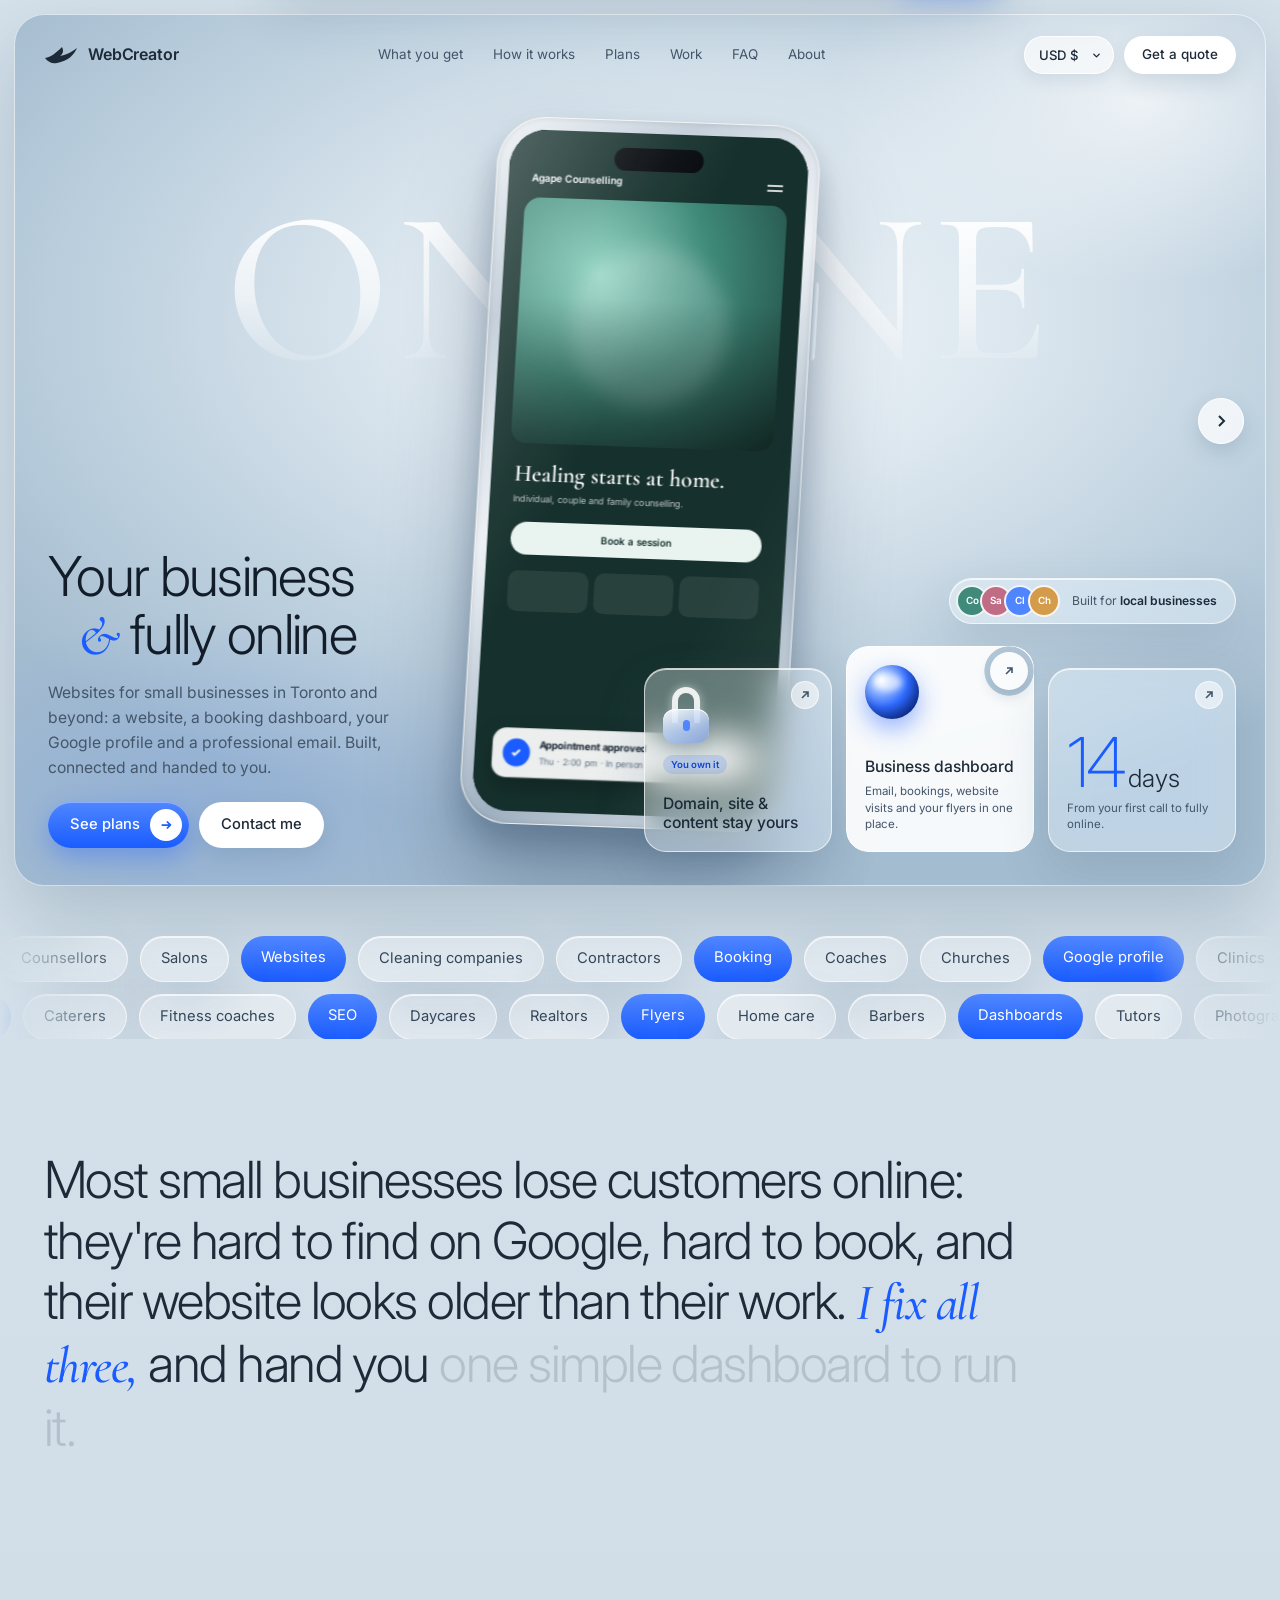
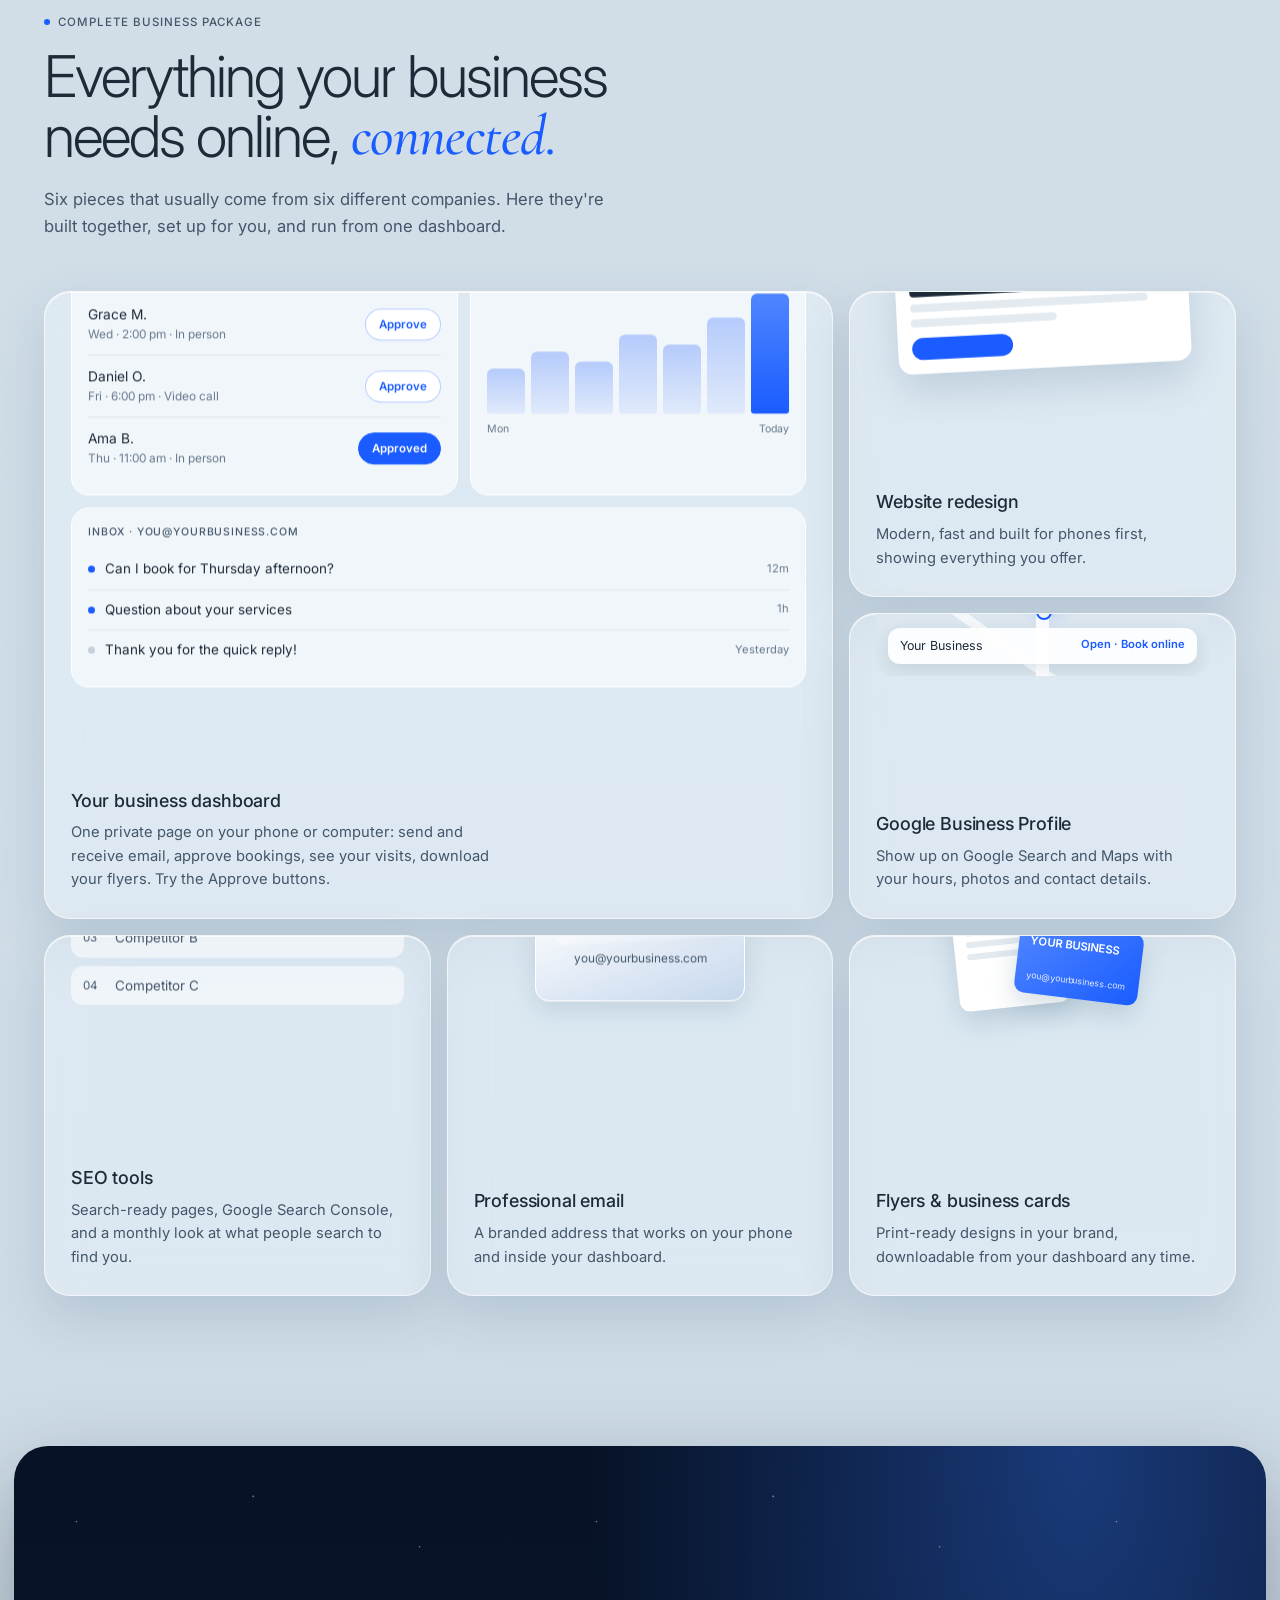
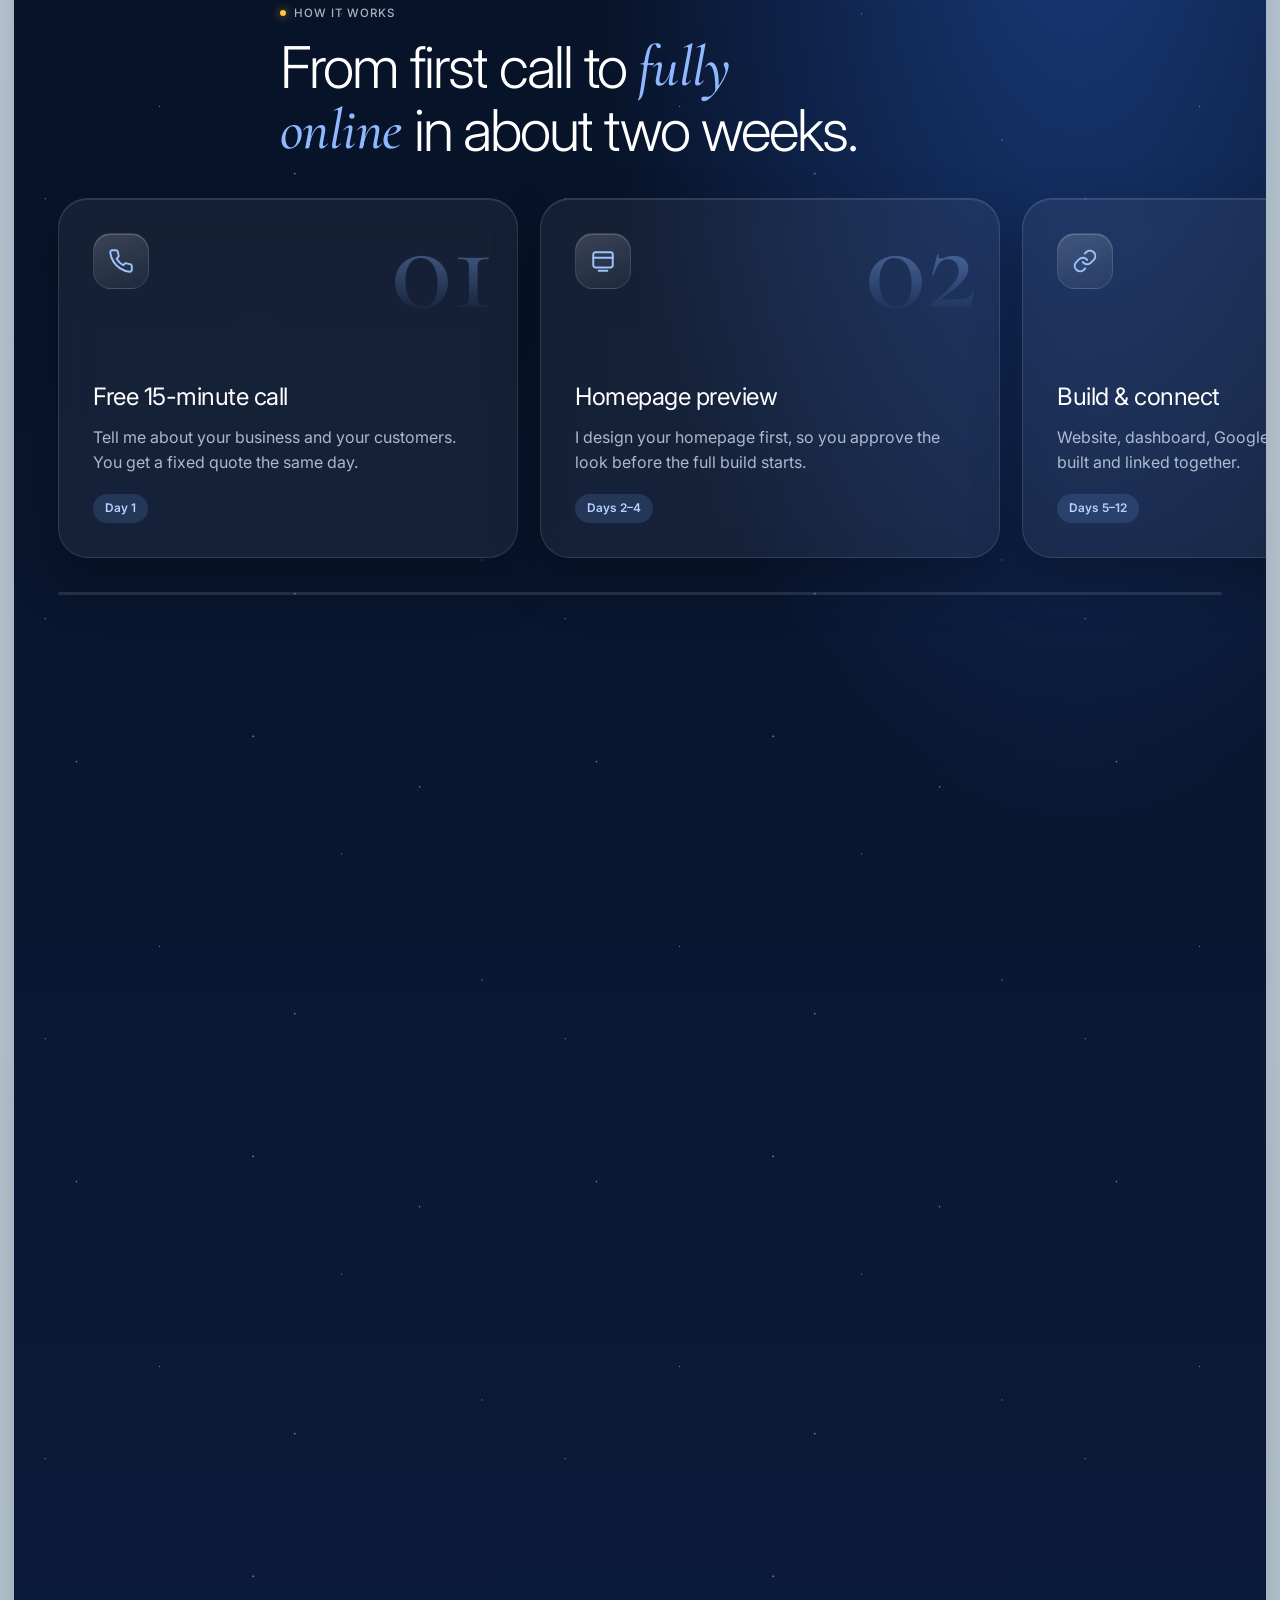
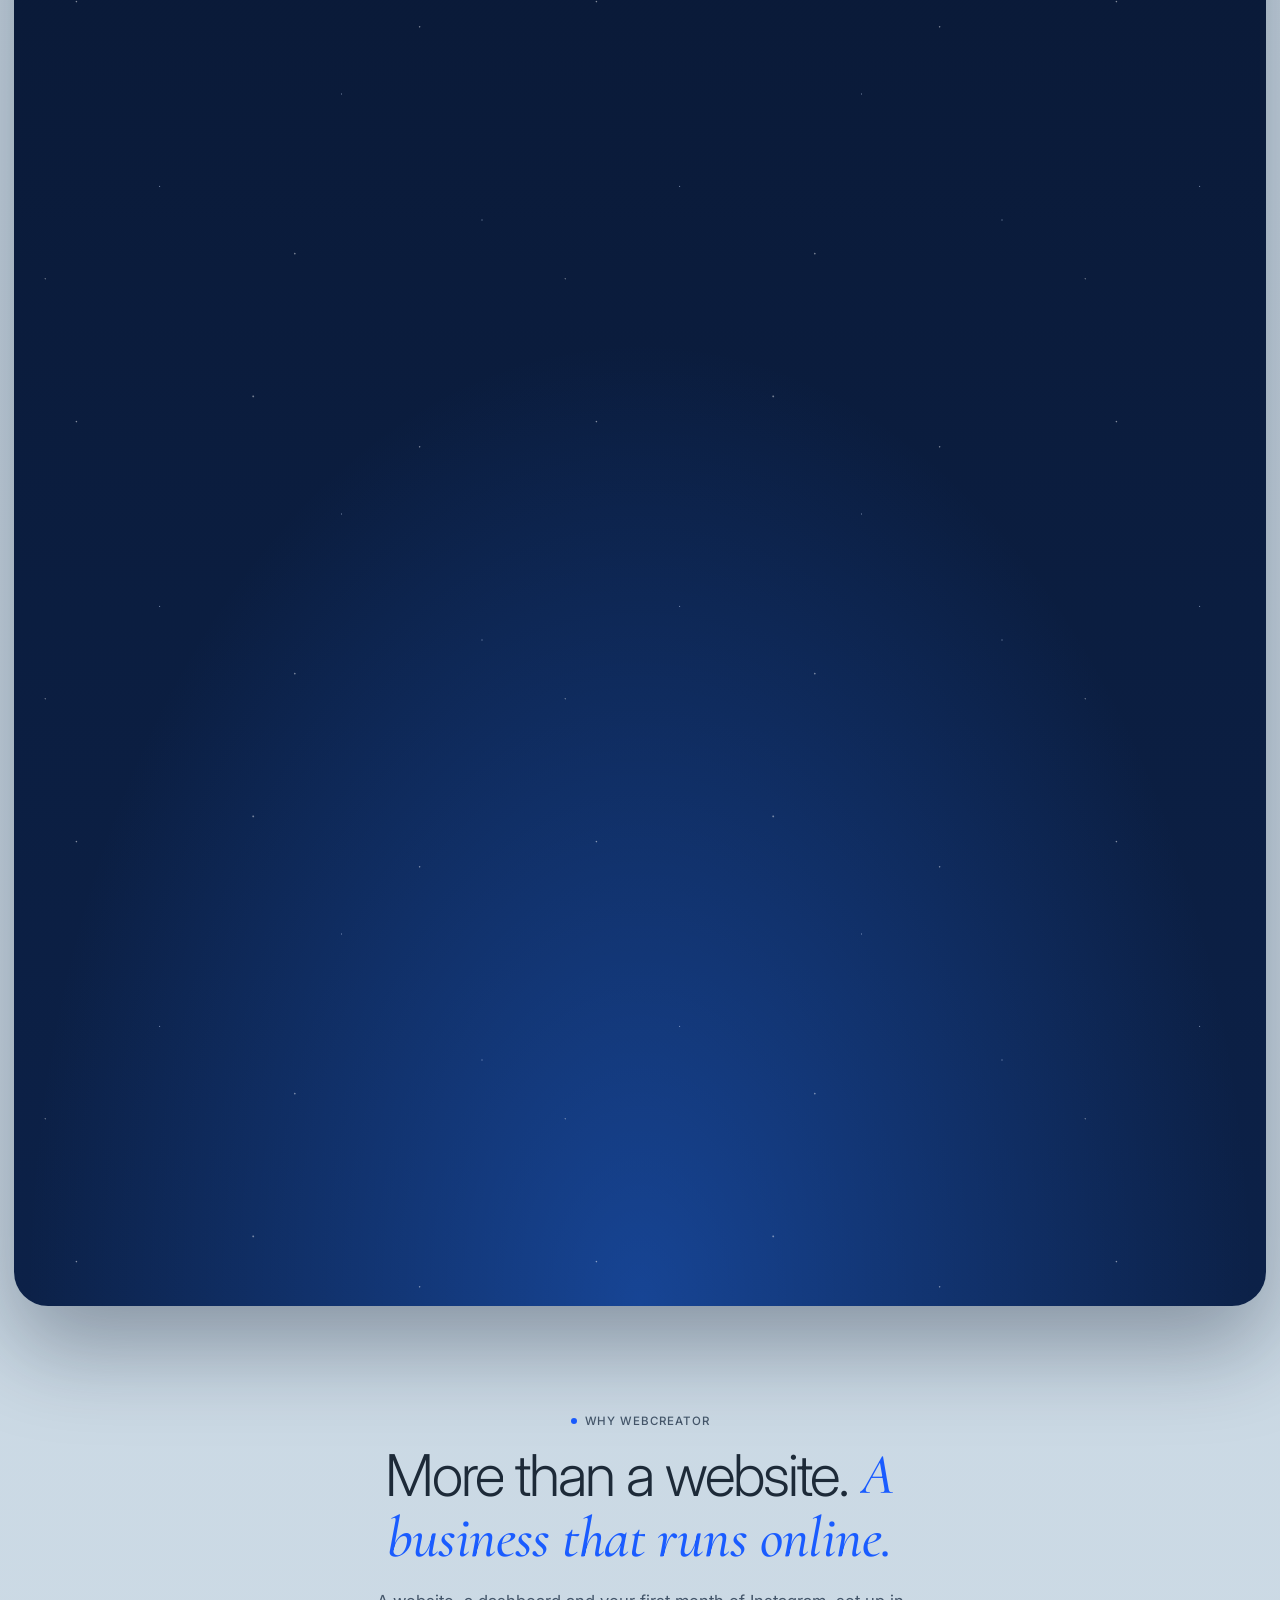
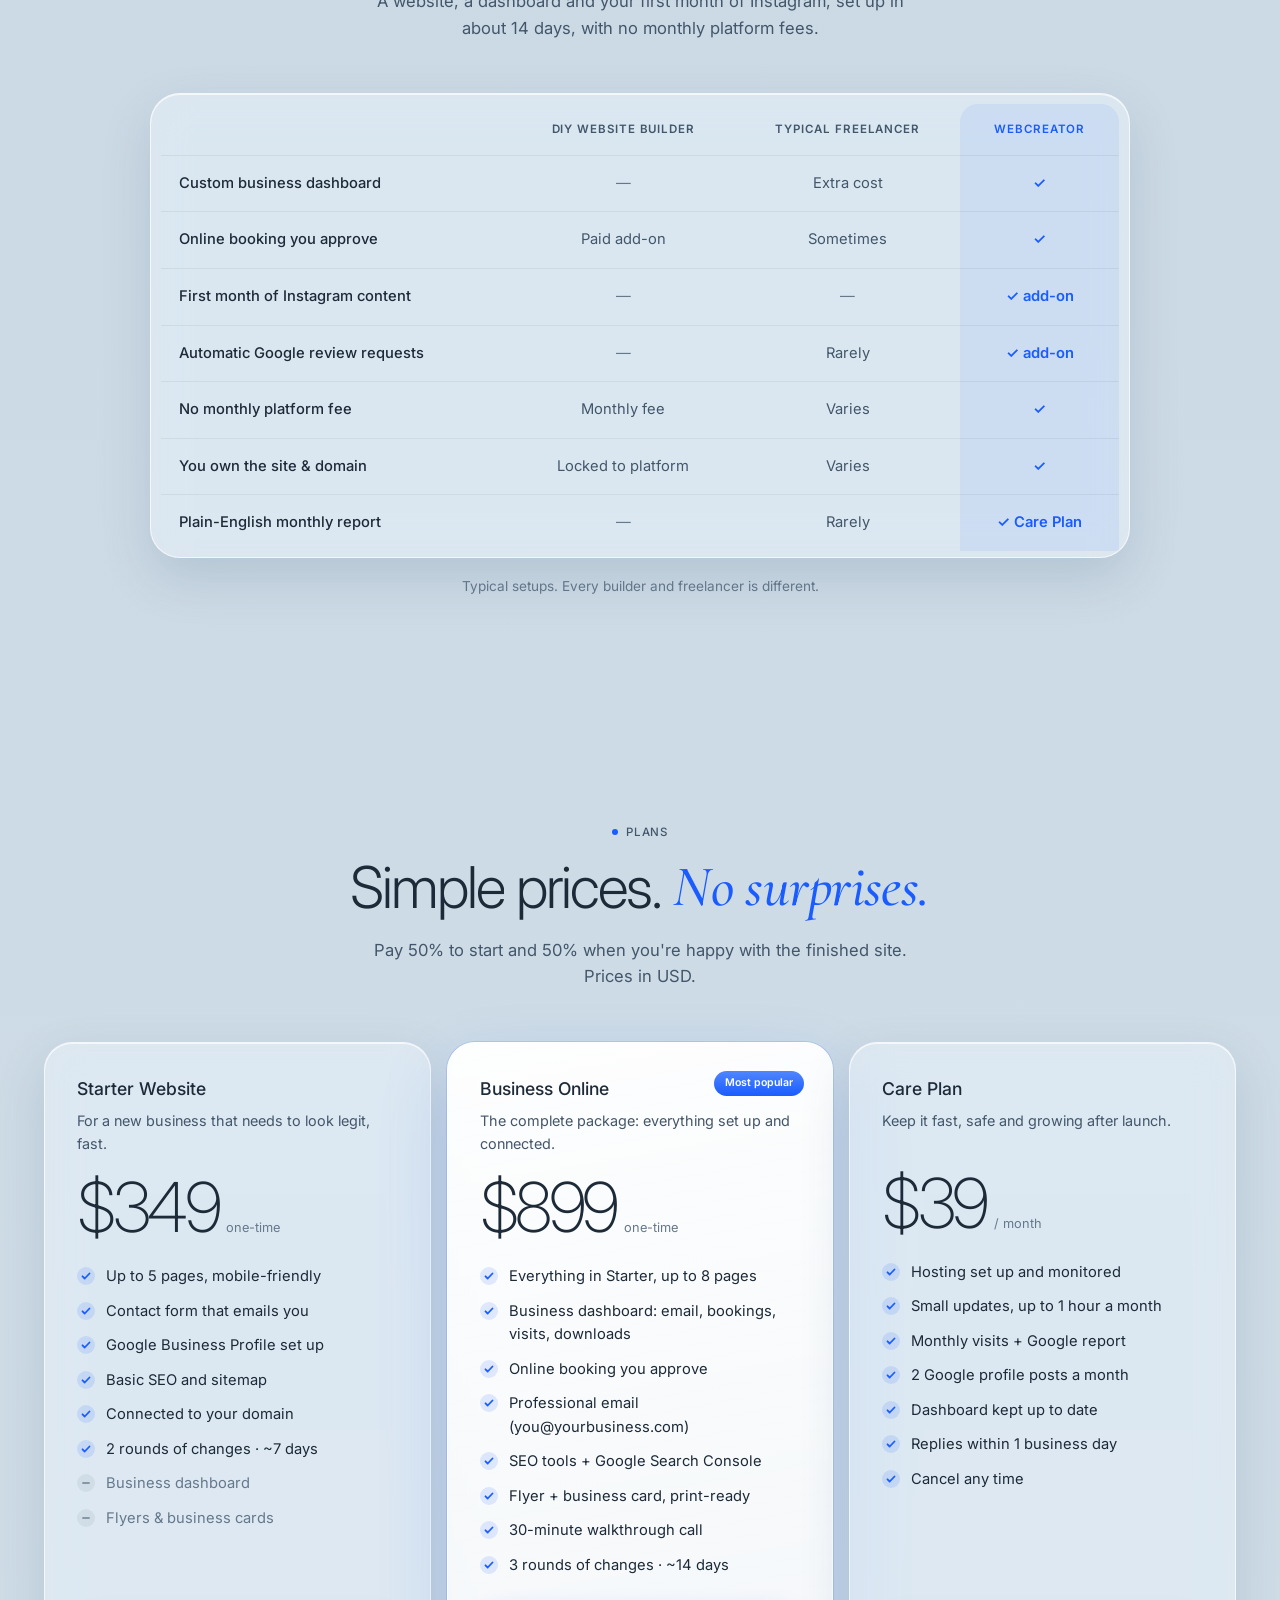
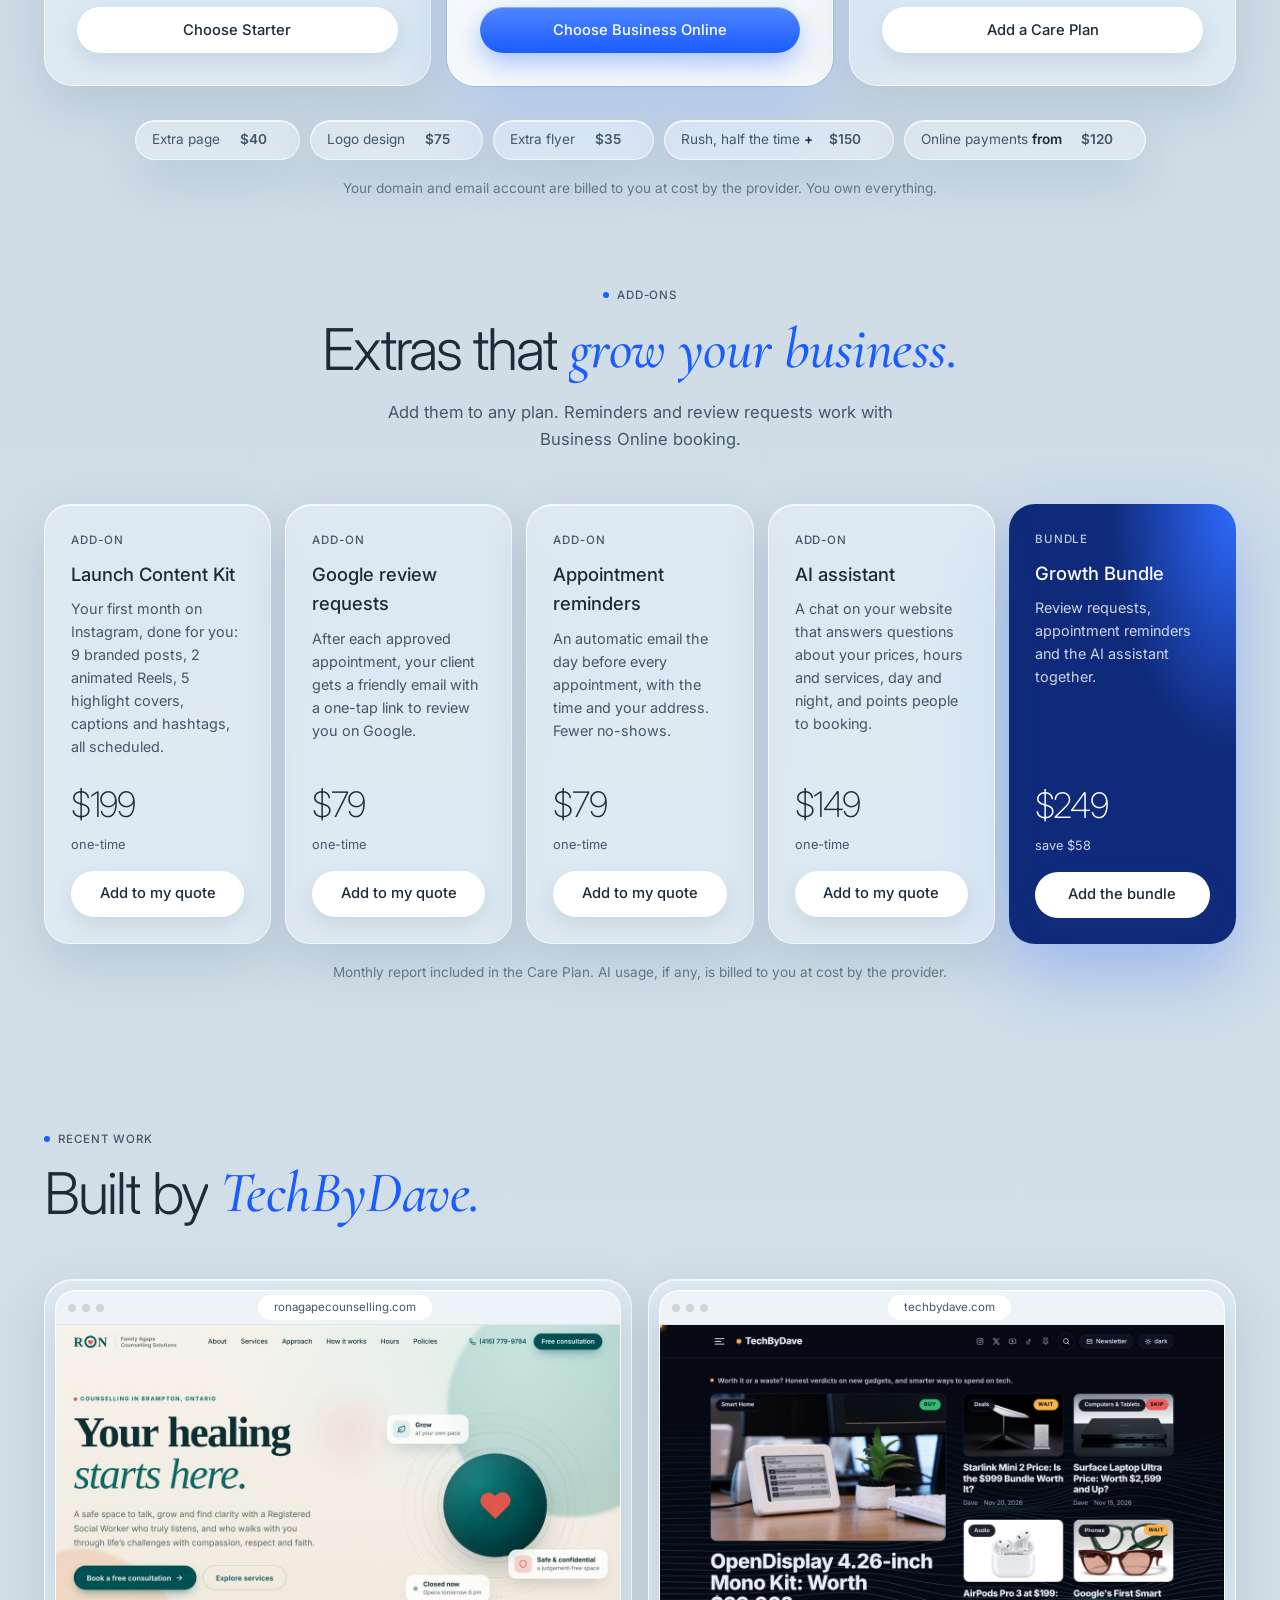
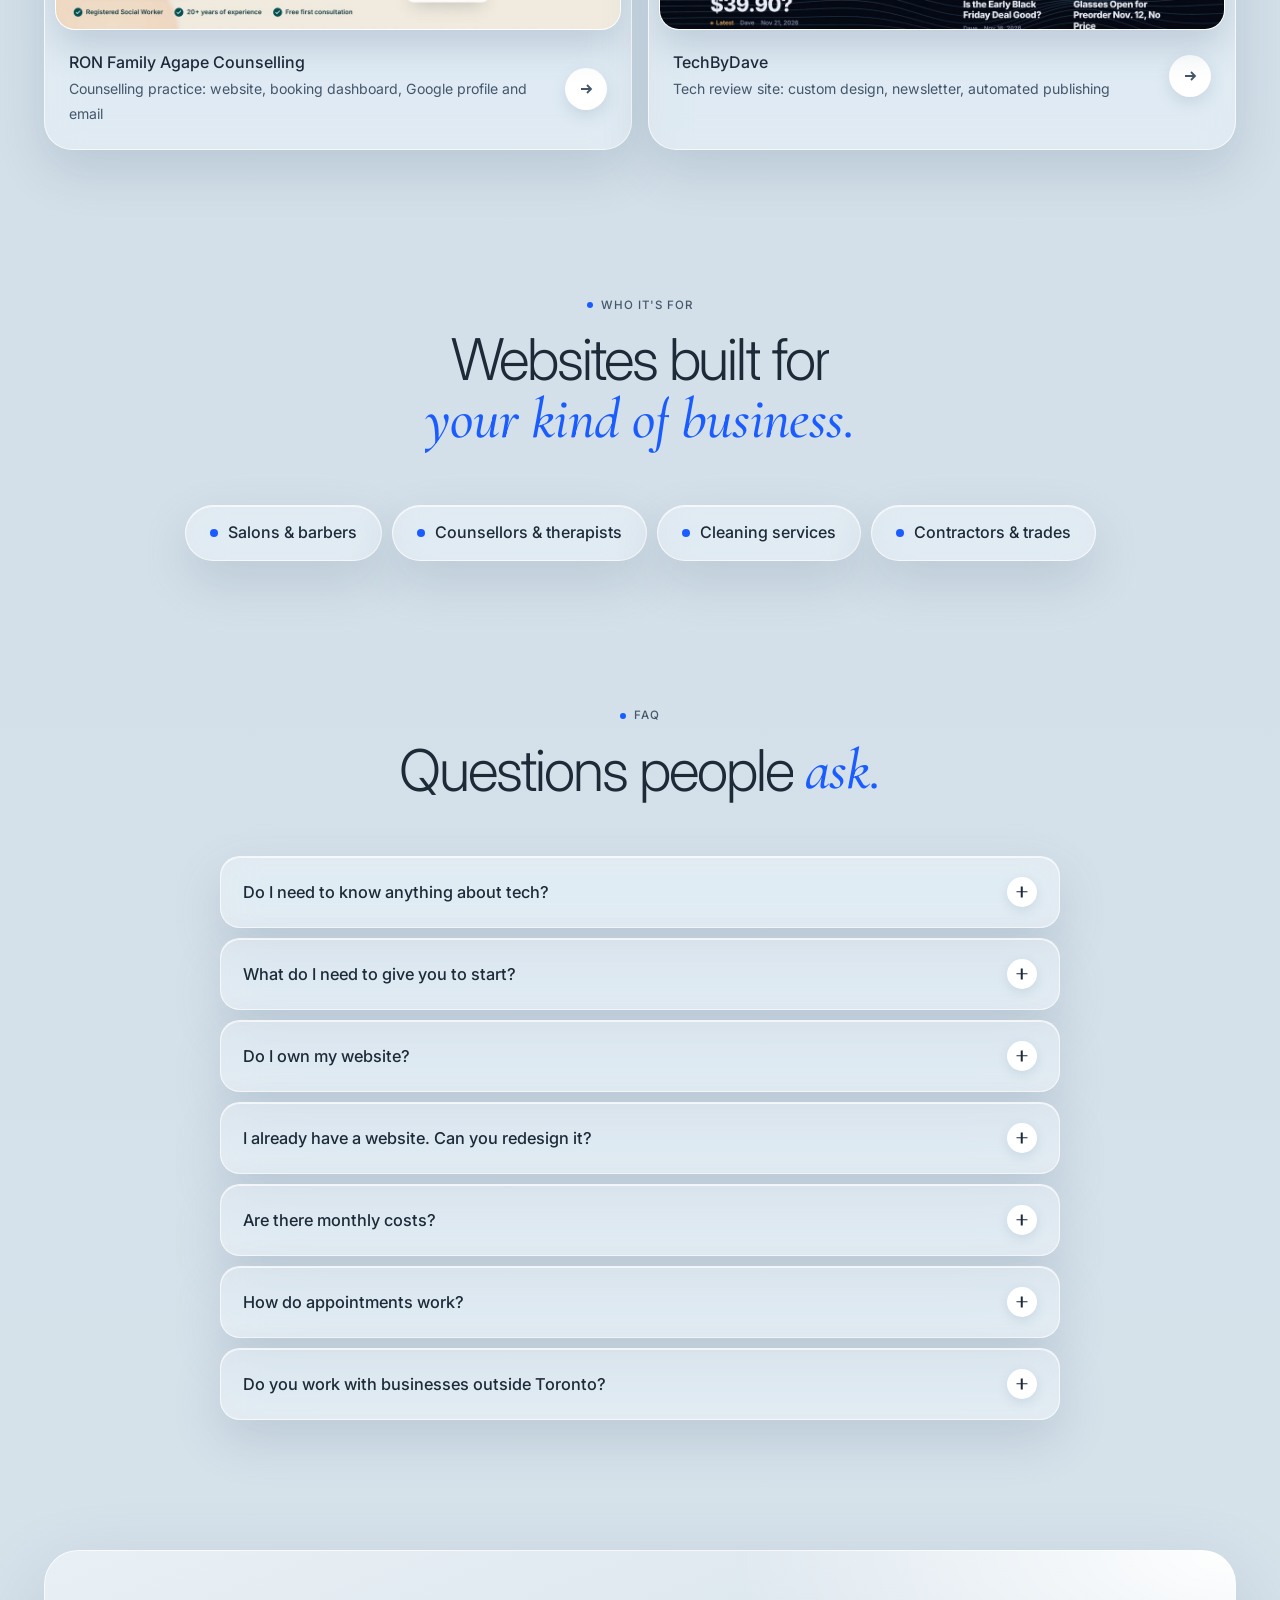
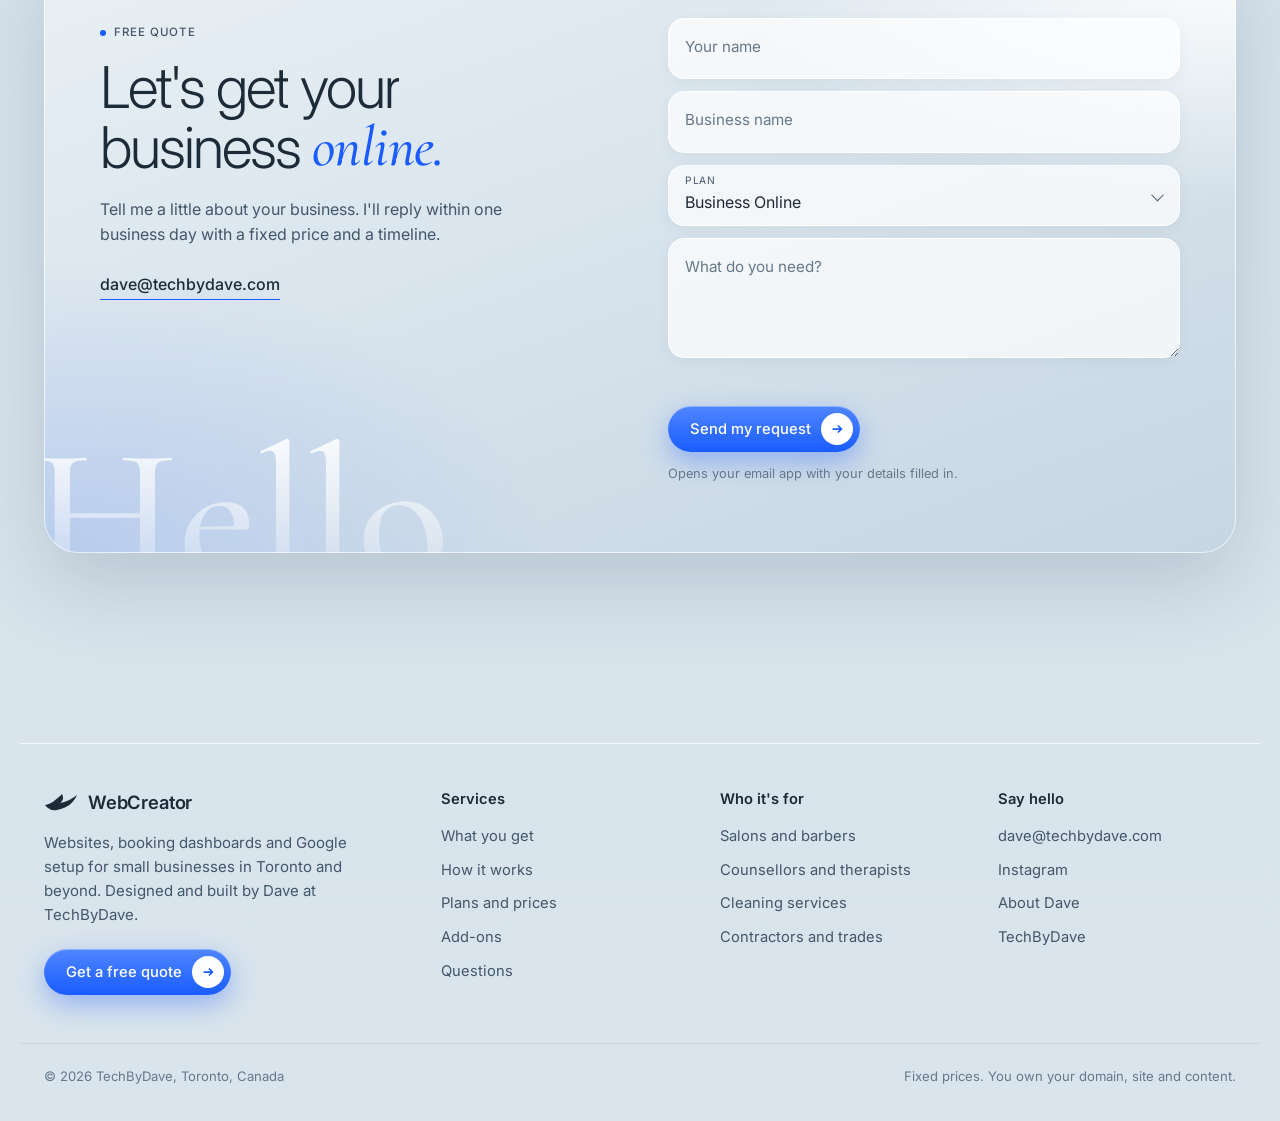
==== commit f6fa4868: "Add currency switcher (USD, CAD, GBP, EUR, AUD, GHS, NGN) with live rates and fallback Co-Authored-B" ====
--- a/index.html
+++ b/index.html
@@ -172,7 +172,7 @@
 </div></section>
 
 <section id="plans"><div class="wrap">
-  <div class="head c rv"><span class="label">Plans</span><h2>Simple prices. <em>No surprises.</em></h2><p>Pay 50% to start and 50% when you're happy with the finished site. Prices in USD; ask for a quote in CAD.</p></div>
+  <div class="head c rv"><span class="label">Plans</span><h2>Simple prices. <em>No surprises.</em></h2><p>Pay 50% to start and 50% when you're happy with the finished site. <span class="curnote">Prices in USD.</span></p></div>
   <div class="plans">
     <div class="plan glass rv">
       <h3>Starter Website</h3><p class="for">For a new business that needs to look legit, fast.</p>
--- a/assets/site.css
+++ b/assets/site.css
@@ -609,3 +609,21 @@
 @media(max-width:480px){footer.sitefoot .fgrid{grid-template-columns:1fr;gap:30px}}
 /* floating nav stays readable over the night band */
 .pnav.glass{background:rgba(255,255,255,.8)}
+
+/* ---------- currency picker ---------- */
+.navend{display:flex;align-items:center;gap:10px}
+.curpick{position:relative;display:inline-flex}
+.curpick .sr{position:absolute;width:1px;height:1px;overflow:hidden;clip:rect(0 0 0 0);white-space:nowrap}
+.cursel{appearance:none;-webkit-appearance:none;font:inherit;font-size:.82rem;font-weight:500;color:var(--ink);height:38px;padding:0 30px 0 14px;border-radius:999px;cursor:pointer;
+  background:rgba(255,255,255,.62) url("data:image/svg+xml,%3Csvg xmlns='http://www.w3.org/2000/svg' viewBox='0 0 12 12'%3E%3Cpath d='M3 4.5l3 3 3-3' fill='none' stroke='%231d2a38' stroke-width='1.5' stroke-linecap='round' stroke-linejoin='round'/%3E%3C/svg%3E") right 11px center/11px no-repeat;
+  border:1px solid rgba(255,255,255,.9);box-shadow:0 6px 16px rgba(52,82,110,.1);transition:background-color .2s,box-shadow .2s}
+.cursel:hover{background-color:#fff}
+.cursel:focus-visible{outline:2px solid var(--blue);outline-offset:2px}
+.pnav .cursel{height:36px;background-color:rgba(255,255,255,.9)}
+.cur{white-space:nowrap}
+.ratesby{color:var(--mute);font-size:.82em;border-bottom:1px solid rgba(29,42,56,.2)}
+@media(max-width:480px){.navend{gap:6px}.cursel{padding:0 26px 0 11px;background-position:right 9px center}.nav .btn{padding:0 14px}}
+@media(max-width:430px){.nav{padding:18px 14px 18px 18px}.nav .brand{font-size:.95rem;gap:7px}.nav .brand svg{width:28px}.nav .btn,.pnav .btn{height:36px;padding:0 13px;font-size:.8rem}.cursel{height:36px;font-size:.78rem}.pnav{padding-left:12px}.pnav .brand{display:none}}
+.add .ap{flex-wrap:wrap;row-gap:2px}
+.add .ap small,.price small{white-space:nowrap}
+.add .ap{flex-direction:column;align-items:flex-start;gap:2px}
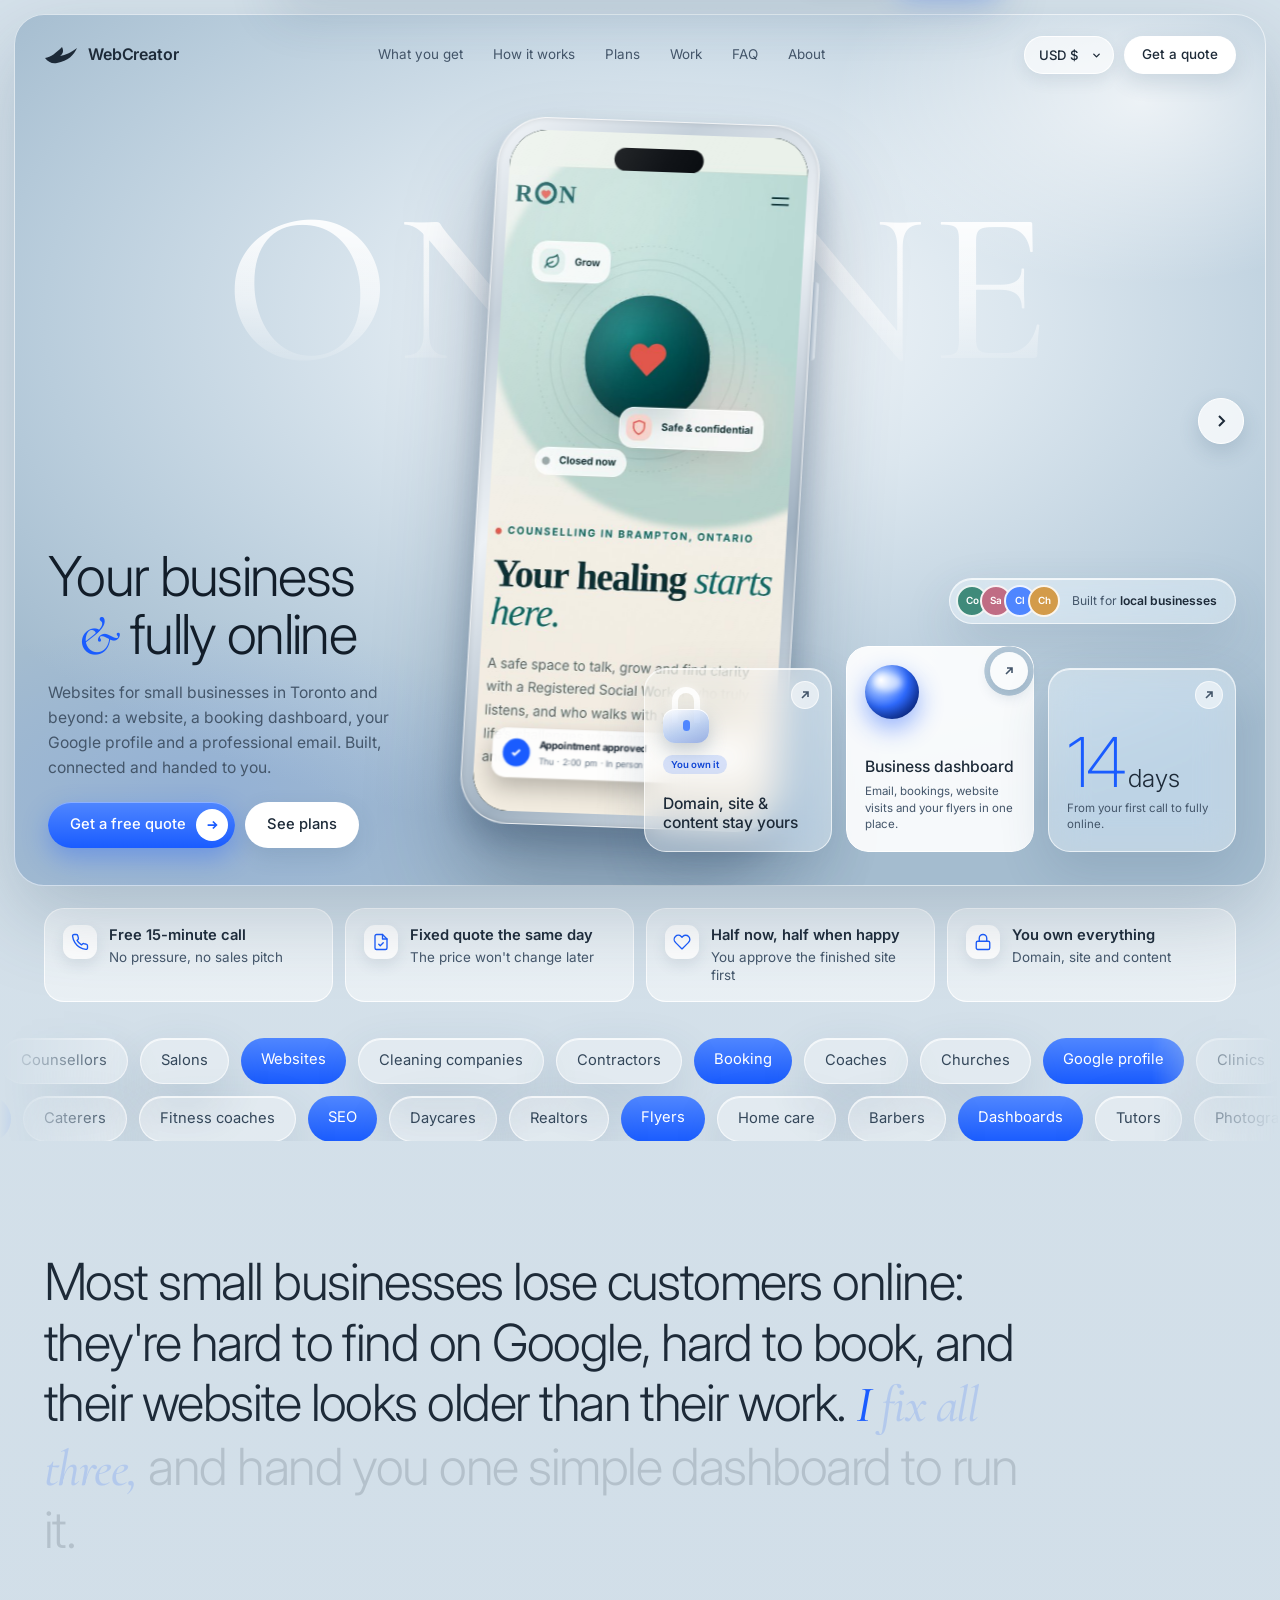
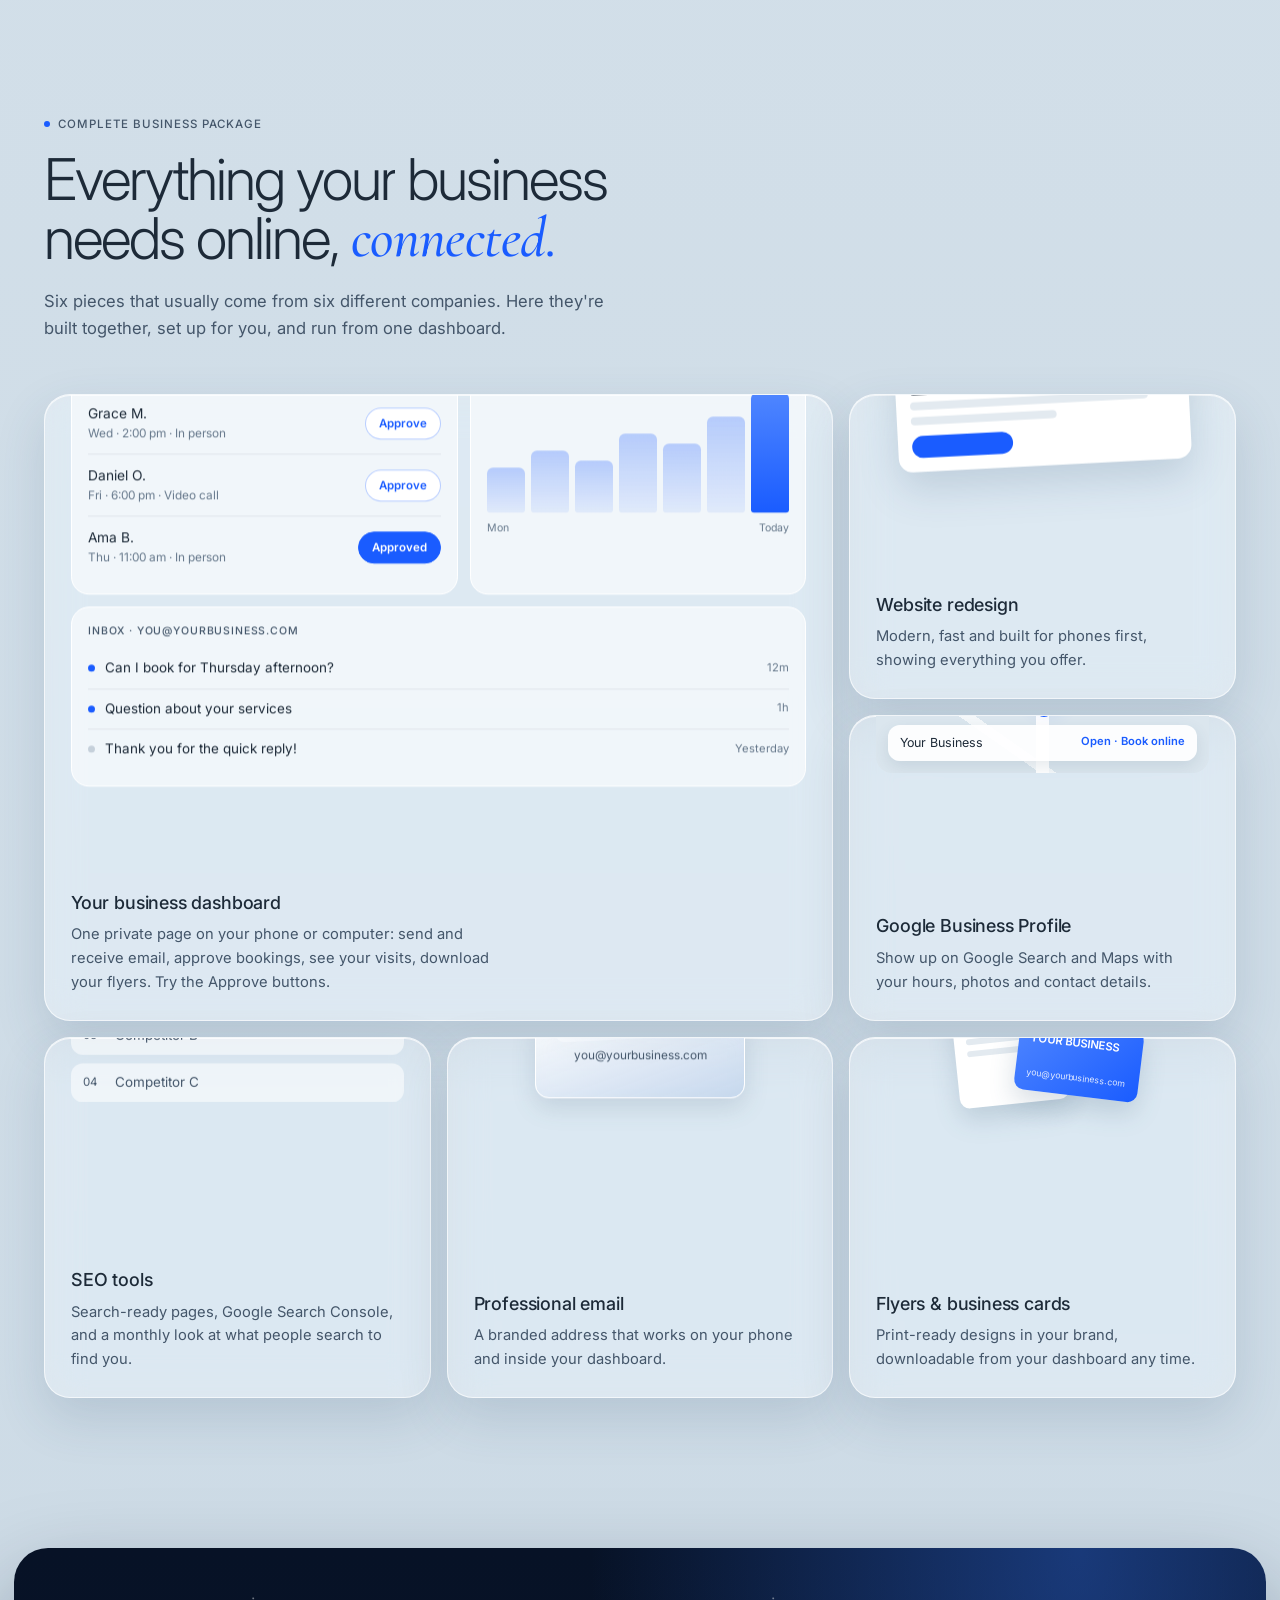
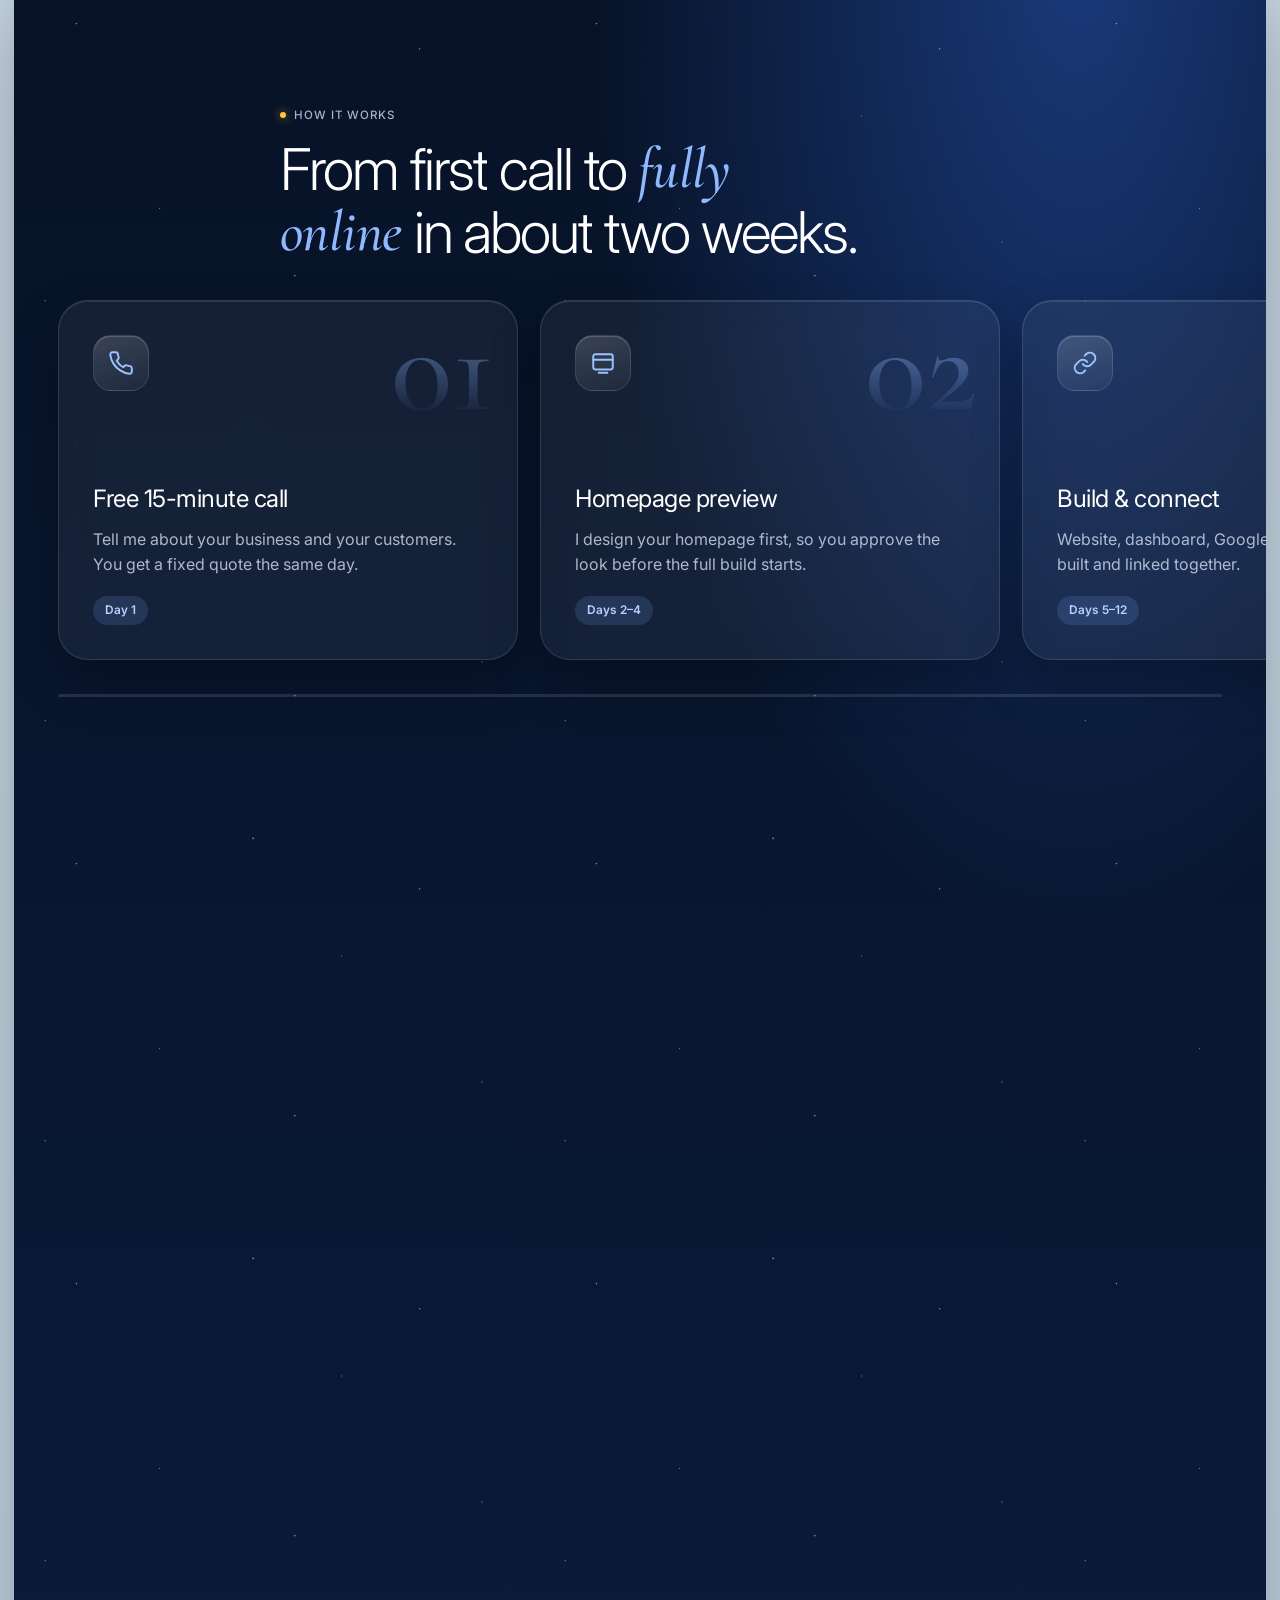
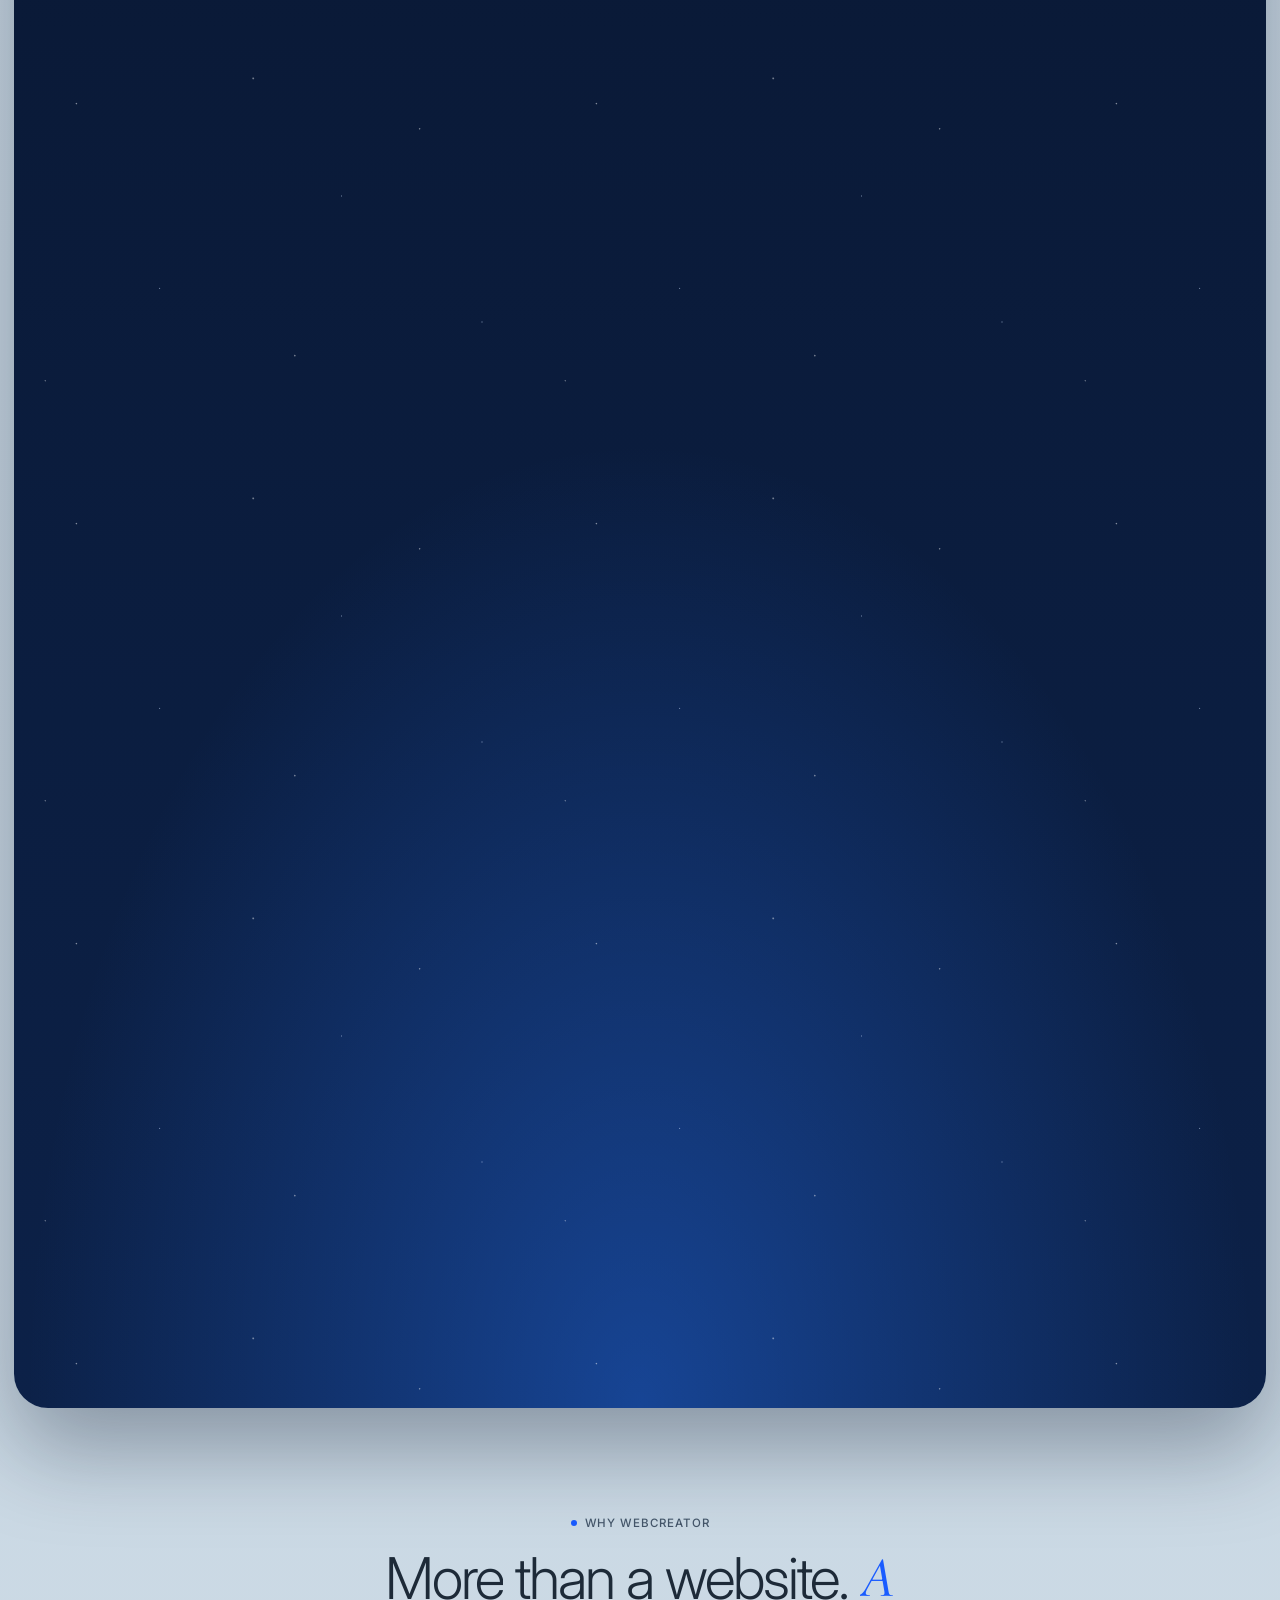
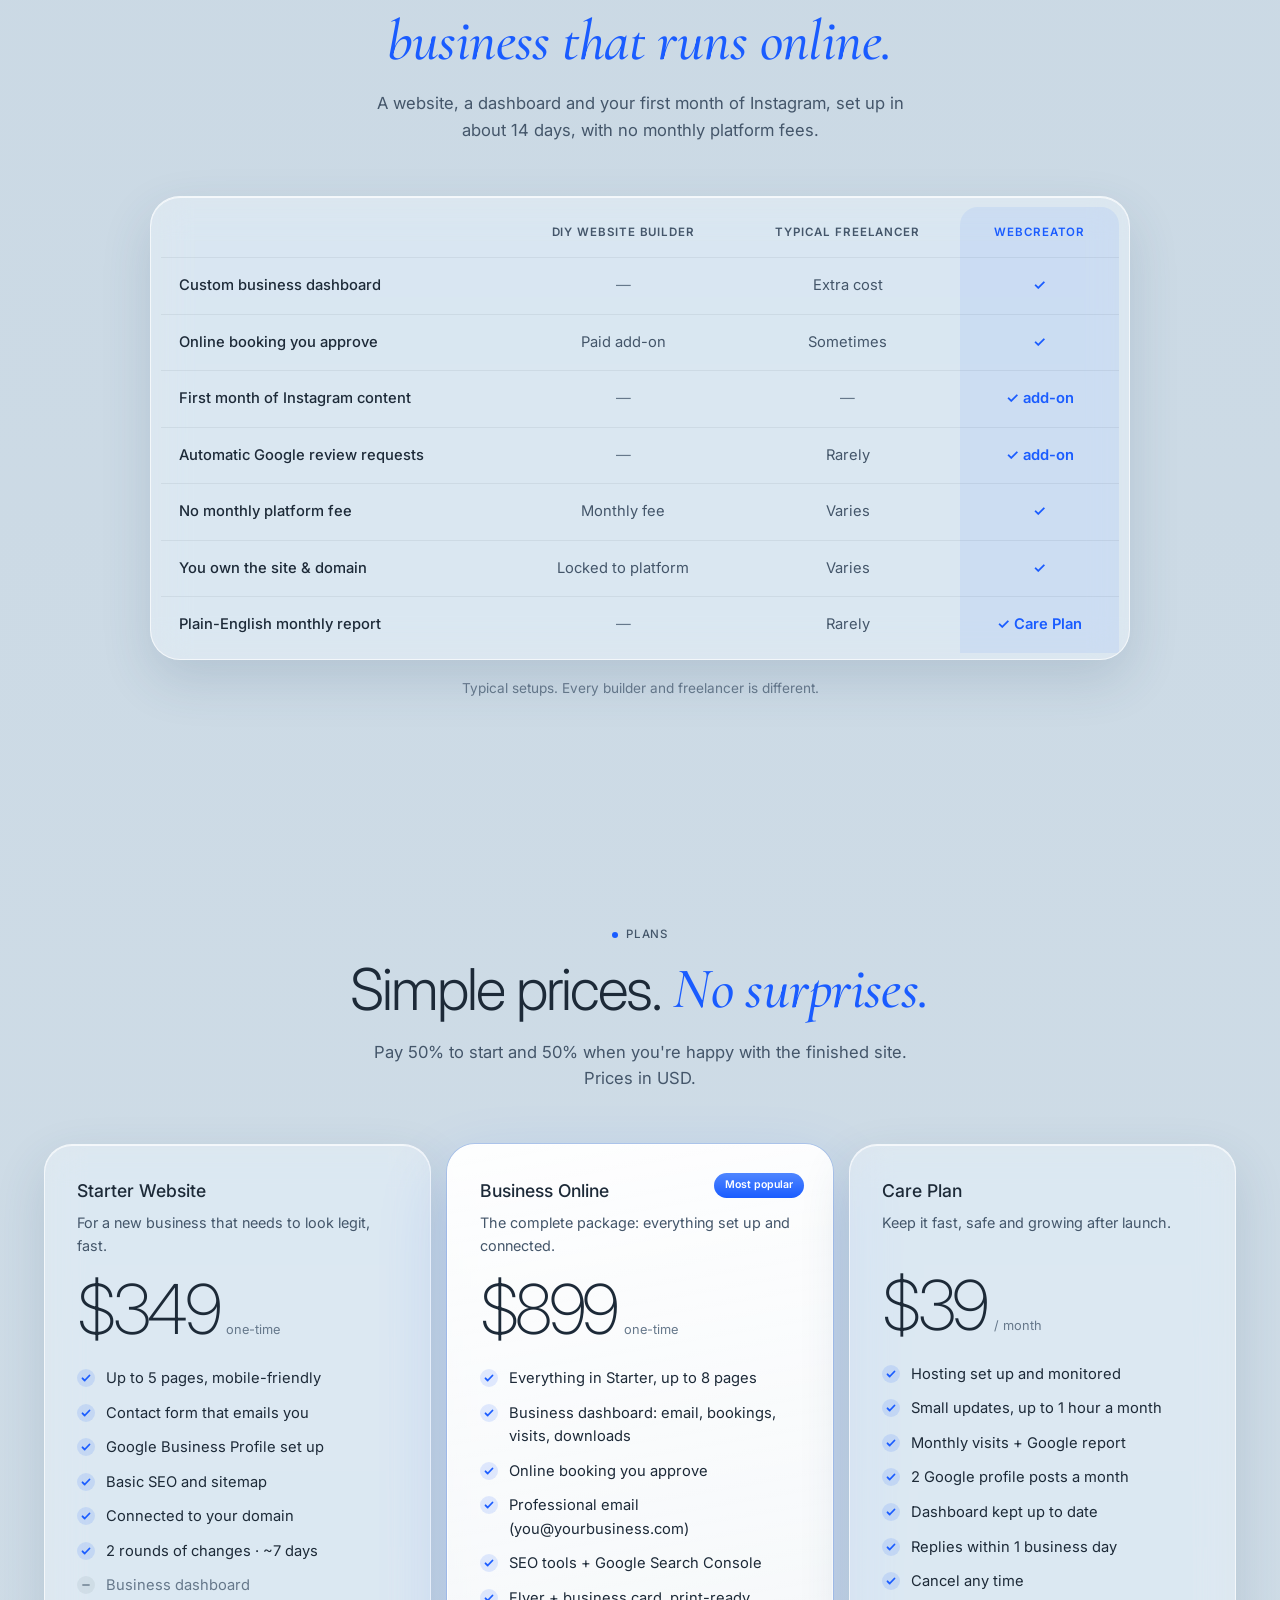
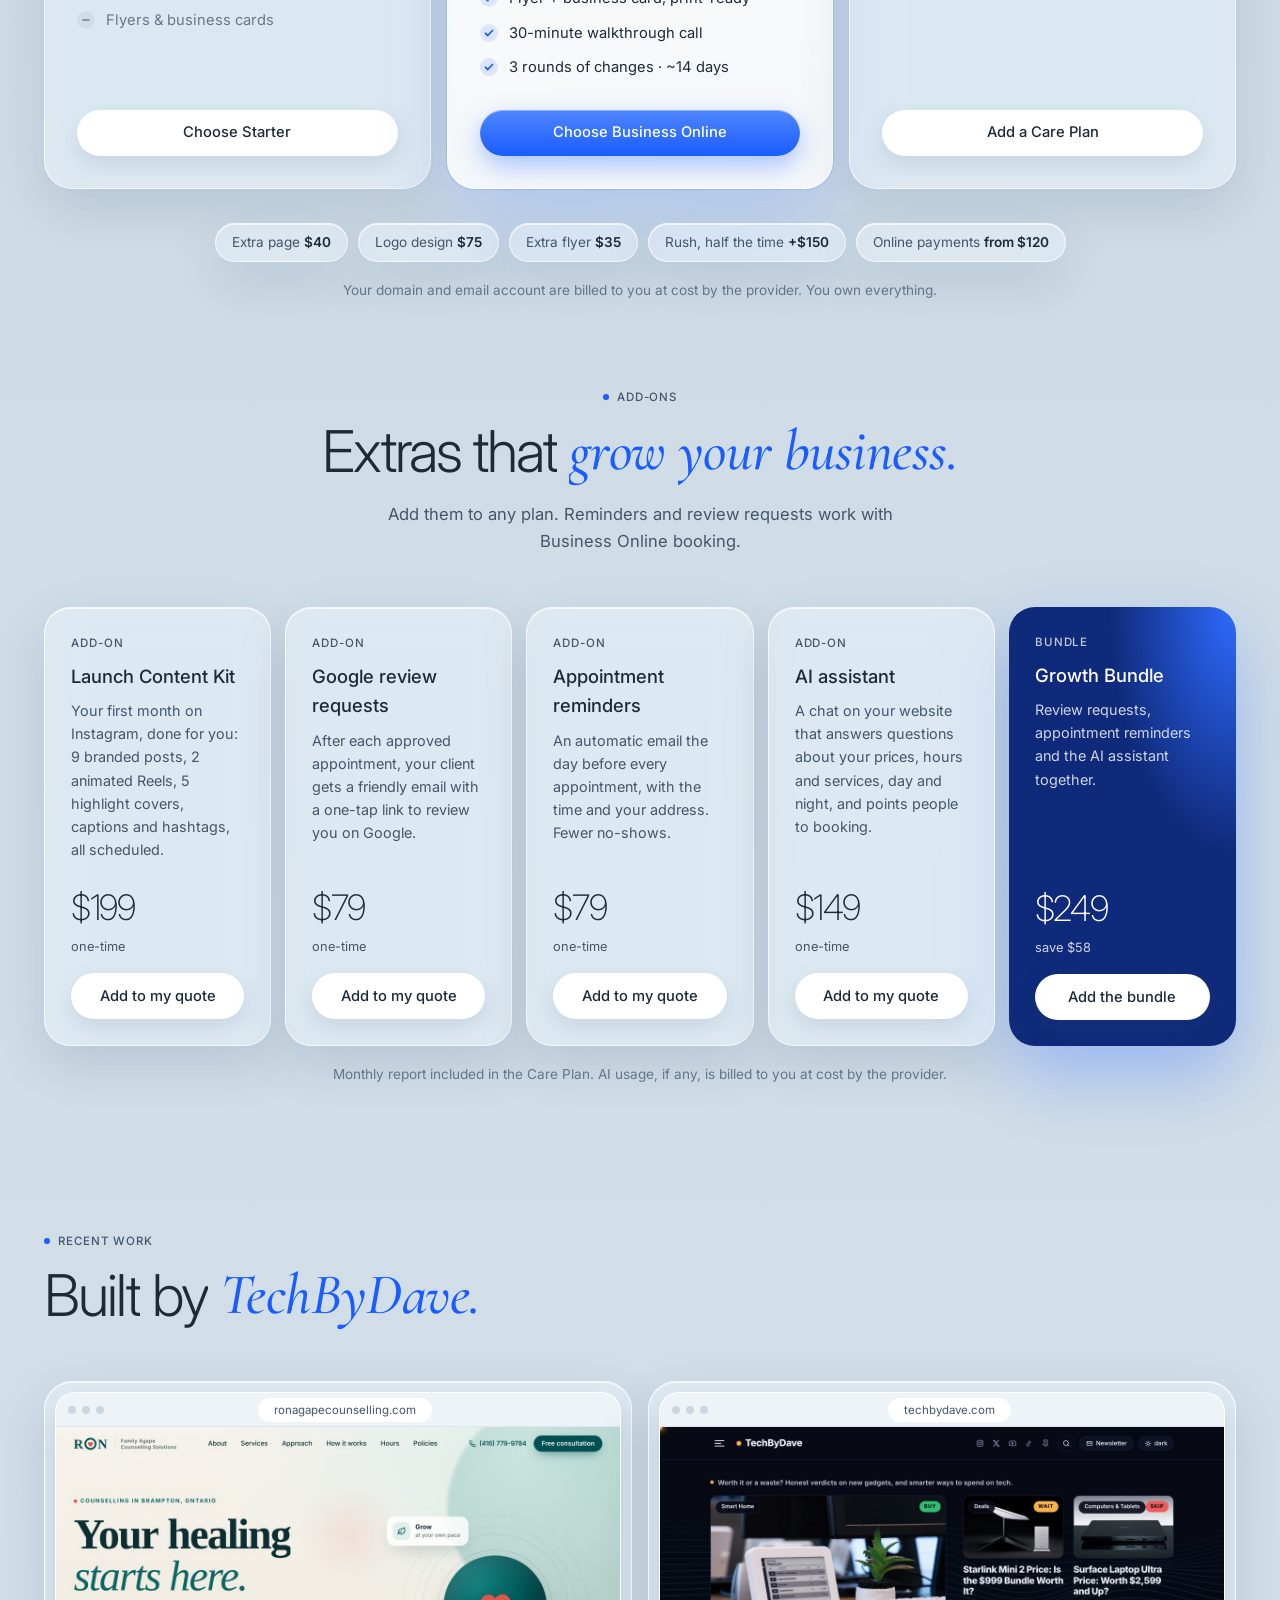
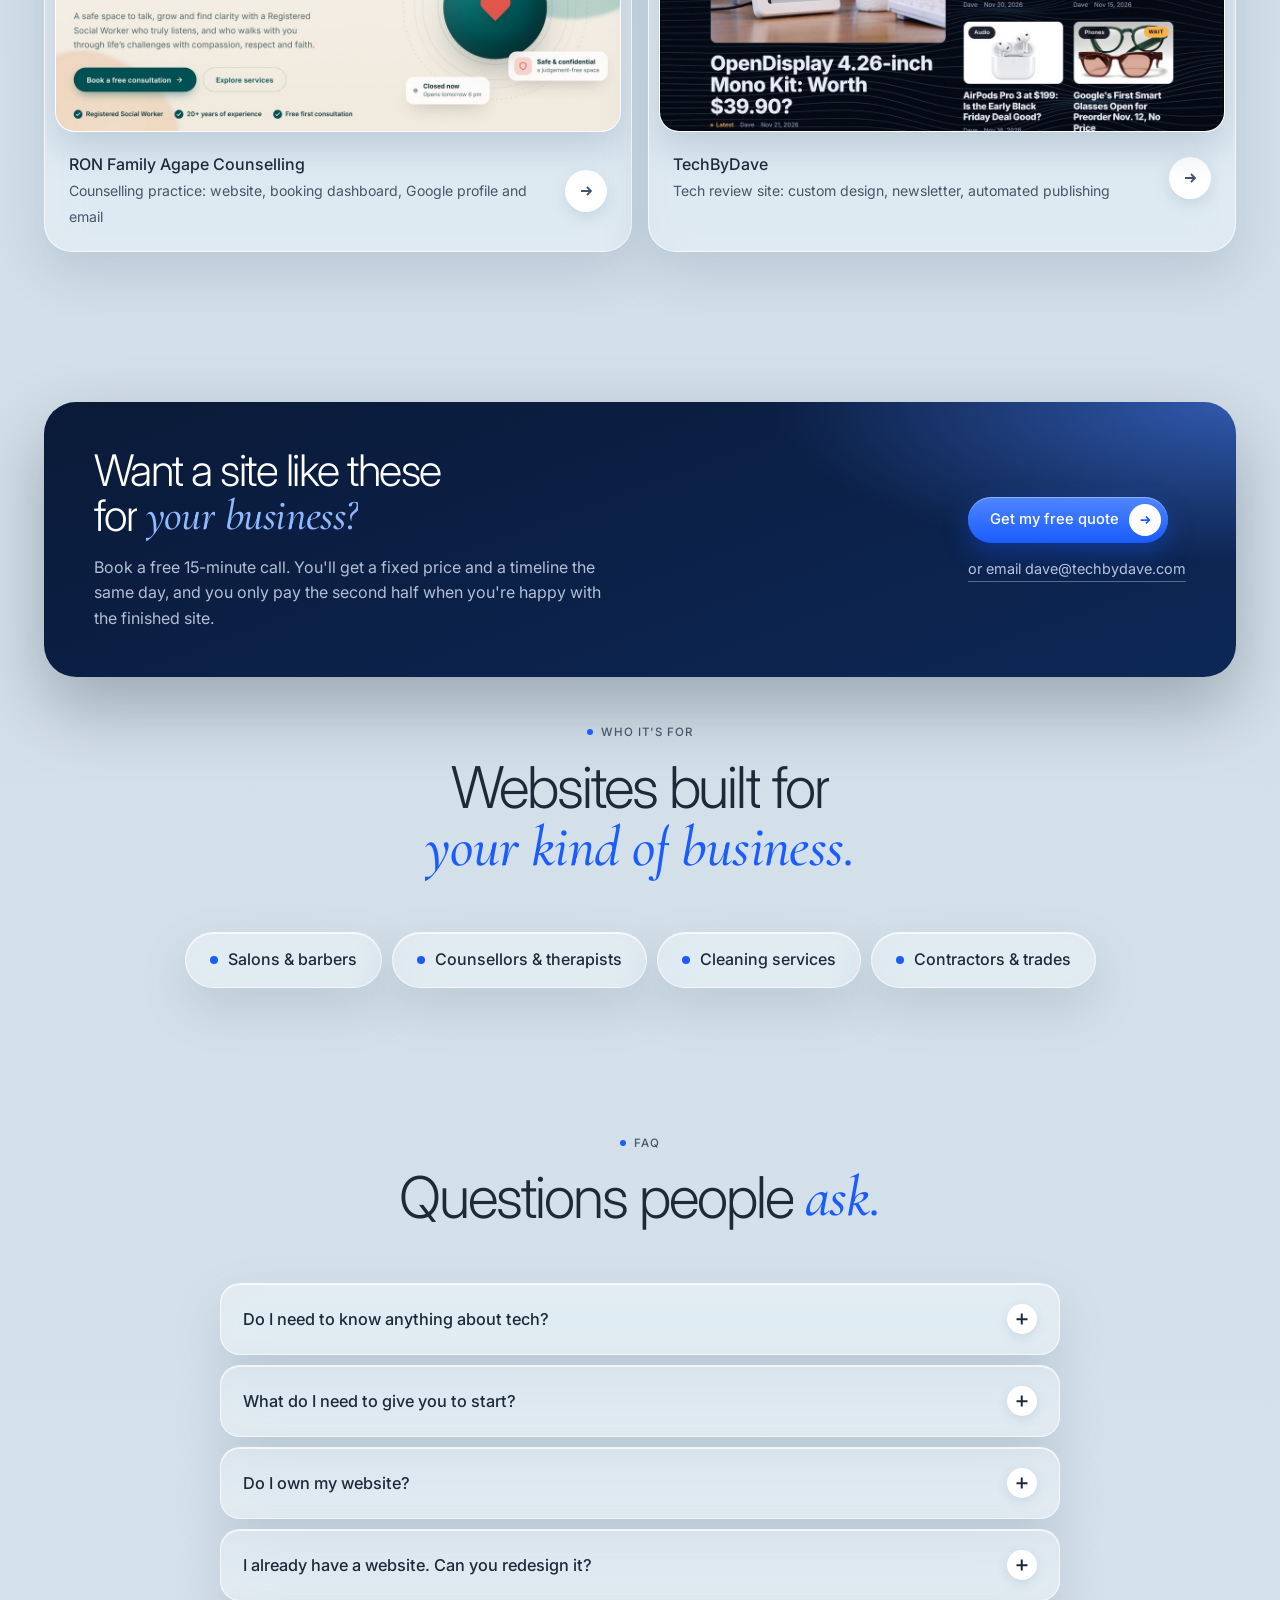
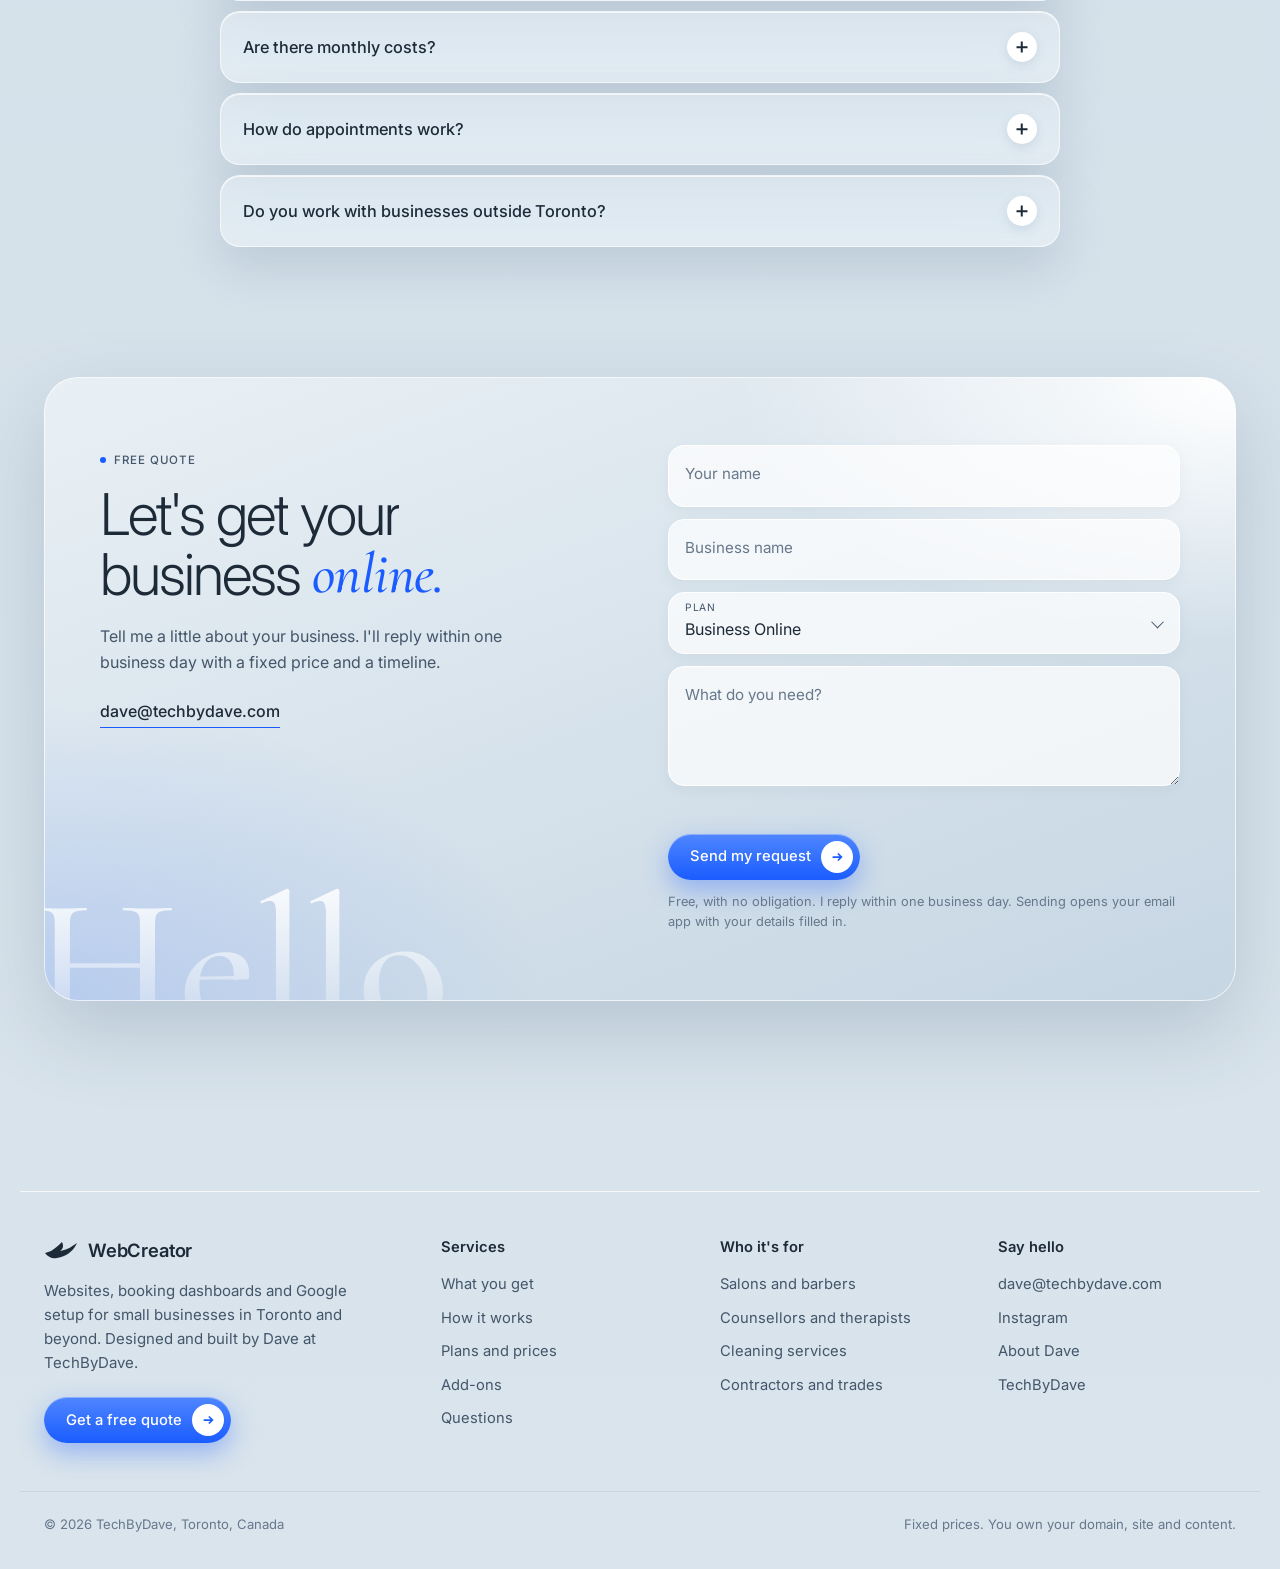
==== commit 2c215f34: "Real phone screenshots in hero; quote-first CTAs, promise strip, mid-page nudge, form reassurance Co" ====
--- a/index.html
+++ b/index.html
@@ -63,8 +63,8 @@
     <h1 class="reveal-up" style="transition-delay:.1s"><span>Your business</span><span class="amp"><em>&amp;</em> fully online</span></h1>
     <p class="reveal-up" style="transition-delay:.25s">Websites for small businesses in Toronto and beyond: a website, a booking dashboard, your Google profile and a professional email. Built, connected and handed to you.</p>
     <div class="ctas reveal-up" style="transition-delay:.4s">
-      <a class="btn btn-blue" href="#plans">See plans <span class="dot"><svg viewBox="0 0 16 16" fill="none" stroke="currentColor" stroke-width="2"><path d="M3 8h10M9 4l4 4-4 4"/></svg></span></a>
-      <a class="btn btn-white" href="#contact">Contact me</a>
+      <a class="btn btn-blue" href="#contact">Get a free quote <span class="dot"><svg viewBox="0 0 16 16" fill="none" stroke="currentColor" stroke-width="2"><path d="M3 8h10M9 4l4 4-4 4"/></svg></span></a>
+      <a class="btn btn-white" href="#plans">See plans</a>
     </div>
   </div>
 
@@ -95,6 +95,13 @@
     </a>
   </div>
 </div>
+
+<ul class="promise wrap" aria-label="How working with me works">
+  <li><svg viewBox="0 0 24 24" fill="none" stroke="currentColor" stroke-width="1.8" stroke-linecap="round" stroke-linejoin="round" aria-hidden="true"><path d="M22 16.9v3a2 2 0 0 1-2.2 2 19.8 19.8 0 0 1-8.6-3.1 19.5 19.5 0 0 1-6-6A19.8 19.8 0 0 1 2.1 4.2 2 2 0 0 1 4.1 2h3a2 2 0 0 1 2 1.7c.1 1 .4 1.9.7 2.8a2 2 0 0 1-.5 2.1L8 9.9a16 16 0 0 0 6 6l1.3-1.3a2 2 0 0 1 2.1-.4c.9.3 1.8.6 2.8.7a2 2 0 0 1 1.7 2z"/></svg><span><b>Free 15-minute call</b>No pressure, no sales pitch</span></li>
+  <li><svg viewBox="0 0 24 24" fill="none" stroke="currentColor" stroke-width="1.8" stroke-linecap="round" stroke-linejoin="round" aria-hidden="true"><path d="M14 2H6a2 2 0 0 0-2 2v16a2 2 0 0 0 2 2h12a2 2 0 0 0 2-2V8z"/><path d="M14 2v6h6M9 15l2 2 4-4"/></svg><span><b>Fixed quote the same day</b>The price won't change later</span></li>
+  <li><svg viewBox="0 0 24 24" fill="none" stroke="currentColor" stroke-width="1.8" stroke-linecap="round" stroke-linejoin="round" aria-hidden="true"><path d="M20.8 4.6a5.5 5.5 0 0 0-7.8 0L12 5.7l-1-1.1a5.5 5.5 0 0 0-7.8 7.8l1 1.1L12 21.2l7.8-7.7 1-1.1a5.5 5.5 0 0 0 0-7.8z"/></svg><span><b>Half now, half when happy</b>You approve the finished site first</span></li>
+  <li><svg viewBox="0 0 24 24" fill="none" stroke="currentColor" stroke-width="1.8" stroke-linecap="round" stroke-linejoin="round" aria-hidden="true"><rect x="3" y="11" width="18" height="11" rx="2"/><path d="M7 11V7a5 5 0 0 1 10 0v4"/></svg><span><b>You own everything</b>Domain, site and content</span></li>
+</ul>
 
 <div class="rows" aria-label="Who it's for and what's included">
   <div class="r"><span class="glass">Counsellors</span><span class="glass">Salons</span><span class="b">Websites</span><span class="glass">Cleaning companies</span><span class="glass">Contractors</span><span class="b">Booking</span><span class="glass">Coaches</span><span class="glass">Churches</span><span class="b">Google profile</span><span class="glass">Clinics</span><span class="glass">Restaurants</span><span class="glass">Non-profits</span><span class="glass">Counsellors</span><span class="glass">Salons</span><span class="b">Websites</span><span class="glass">Cleaning companies</span><span class="glass">Contractors</span><span class="b">Booking</span><span class="glass">Coaches</span><span class="glass">Churches</span><span class="b">Google profile</span><span class="glass">Clinics</span><span class="glass">Restaurants</span><span class="glass">Non-profits</span><span class="glass">Counsellors</span><span class="glass">Salons</span><span class="b">Websites</span><span class="glass">Cleaning companies</span><span class="glass">Contractors</span><span class="b">Booking</span><span class="glass">Coaches</span><span class="glass">Churches</span><span class="b">Google profile</span><span class="glass">Clinics</span><span class="glass">Restaurants</span><span class="glass">Non-profits</span></div>
@@ -218,6 +225,11 @@
   </div>
 </div></section>
 
+<section class="nudge" aria-label="Start your project"><div class="wrap"><div class="nudgebox">
+  <div><h2>Want a site like these for <em>your business?</em></h2><p>Book a free 15-minute call. You'll get a fixed price and a timeline the same day, and you only pay the second half when you're happy with the finished site.</p></div>
+  <div class="nudgecta"><a class="btn btn-blue" href="#contact">Get my free quote <span class="dot"><svg viewBox="0 0 16 16" fill="none" stroke="currentColor" stroke-width="2"><path d="M3 8h10M9 4l4 4-4 4"/></svg></span></a><a class="nudgemail" href="mailto:dave@techbydave.com">or email dave@techbydave.com</a></div>
+</div></div></section>
+
 <section id="industries" style="padding-top:30px"><div class="wrap">
   <div class="head c rv"><span class="label">Who it's for</span><h2>Websites built for <em>your kind of business.</em></h2></div>
   <div class="inds rv"><a class="glass" href="websites-for-salons.html"><i></i>Salons &amp; barbers</a><a class="glass" href="websites-for-counsellors.html"><i></i>Counsellors &amp; therapists</a><a class="glass" href="websites-for-cleaning-services.html"><i></i>Cleaning services</a><a class="glass" href="websites-for-contractors.html"><i></i>Contractors &amp; trades</a></div>
@@ -243,7 +255,7 @@
       <div class="field"><textarea id="m" name="message" placeholder=" "></textarea><label for="m">What do you need?</label></div>
       <p class="err" id="err" role="status"></p>
       <button class="btn btn-blue" type="submit" style="justify-self:start">Send my request <span class="dot"><svg viewBox="0 0 16 16" fill="none" stroke="currentColor" stroke-width="2"><path d="M3 8h10M9 4l4 4-4 4"/></svg></span></button>
-      <span class="formnote">Opens your email app with your details filled in.</span>
+      <span class="formnote">Free, with no obligation. I reply within one business day. Sending opens your email app with your details filled in.</span>
     </form>
   </div>
 </div></section>
--- a/assets/site.css
+++ b/assets/site.css
@@ -627,3 +627,27 @@
 .add .ap{flex-wrap:wrap;row-gap:2px}
 .add .ap small,.price small{white-space:nowrap}
 .add .ap{flex-direction:column;align-items:flex-start;gap:2px}
+.addons .cur{padding:0;border-radius:0;background:none;border:0;box-shadow:none;backdrop-filter:none;-webkit-backdrop-filter:none;color:inherit}
+/* real screenshots on the hero phone */
+.site .shotimg{position:absolute;inset:0;width:100%;height:100%;object-fit:cover;object-position:top center}
+
+/* ---------- promises under the hero ---------- */
+.promise{list-style:none;display:grid;grid-template-columns:repeat(4,1fr);gap:12px;margin-top:22px}
+.promise li{display:flex;gap:12px;align-items:flex-start;padding:16px 18px;border-radius:20px;background:rgba(255,255,255,.5);border:1px solid rgba(255,255,255,.85);font-size:.84rem;color:var(--dim);line-height:1.4}
+.promise svg{flex:none;width:34px;height:34px;padding:8px;border-radius:11px;background:#fff;color:var(--blue);box-shadow:0 6px 14px rgba(52,82,110,.1)}
+.promise b{display:block;color:var(--ink);font-weight:600;font-size:.92rem;margin-bottom:2px}
+@media(max-width:1000px){.promise{grid-template-columns:1fr 1fr}}
+@media(max-width:520px){.promise{grid-template-columns:1fr;gap:8px}.promise li{padding:13px 14px}}
+
+/* ---------- mid-page nudge ---------- */
+section.nudge{padding:40px 0 10px}
+.nudgebox{display:grid;grid-template-columns:1.4fr 1fr;gap:40px;align-items:center;padding:46px 50px;border-radius:32px;color:#eaf1ff;
+  background:radial-gradient(60% 90% at 100% 0%,rgba(79,134,255,.55),transparent 65%),linear-gradient(160deg,#0a1a38,#0d2756);box-shadow:0 30px 70px rgba(8,20,40,.28)}
+.nudgebox h2{color:#fff;font-size:clamp(1.9rem,3.4vw,2.8rem)}
+.nudgebox h2 em{color:#8fb8ff}
+.nudgebox p{color:rgba(226,236,255,.78);margin-top:14px;max-width:520px}
+.nudgecta{display:flex;flex-direction:column;align-items:flex-start;gap:14px;justify-self:end}
+.nudgemail{color:rgba(226,236,255,.8);font-size:.9rem;border-bottom:1px solid rgba(226,236,255,.35);padding-bottom:1px}
+.nudgemail:hover{color:#fff}
+@media(max-width:860px){.nudgebox{grid-template-columns:1fr;padding:34px 24px;gap:24px}.nudgecta{justify-self:start}}
+@media(max-width:520px){.promise{grid-template-columns:1fr 1fr}.promise li{flex-direction:column;gap:8px;font-size:.78rem}.promise b{font-size:.86rem}.promise svg{width:30px;height:30px;padding:7px}}
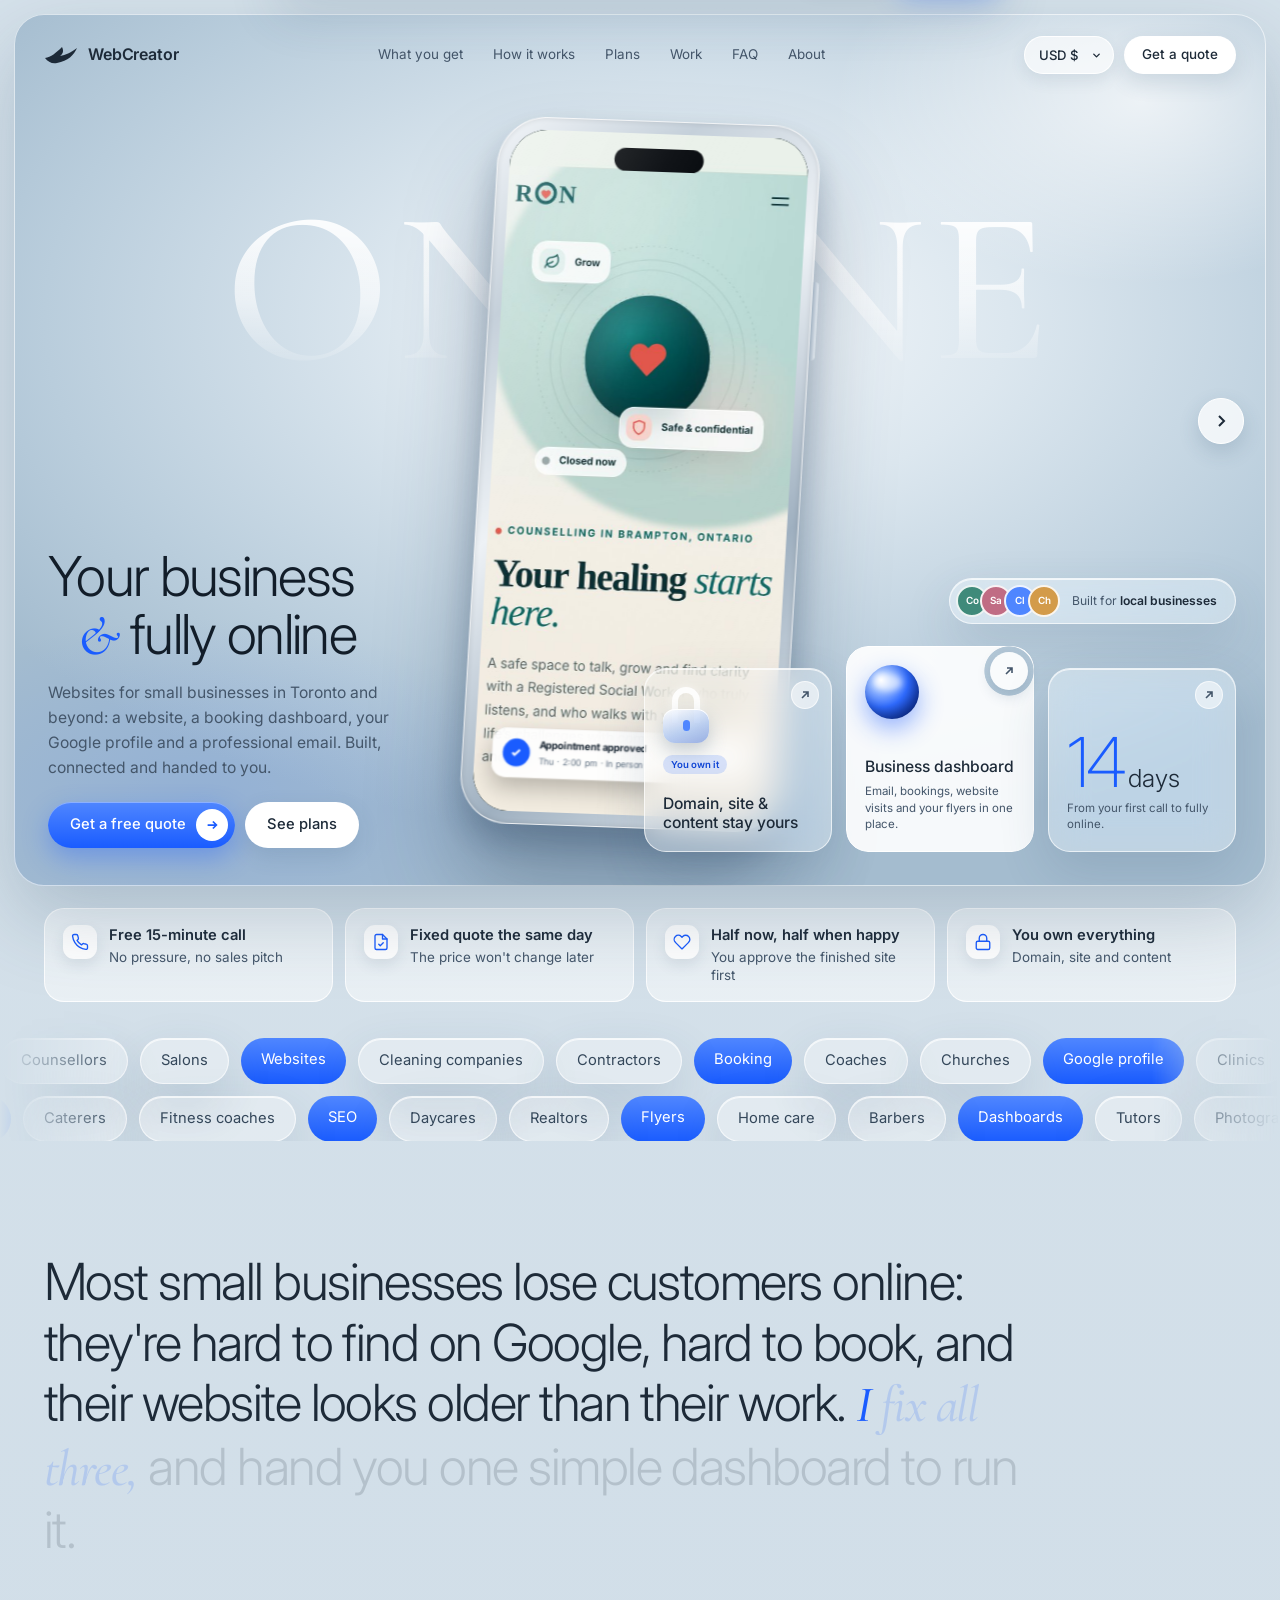
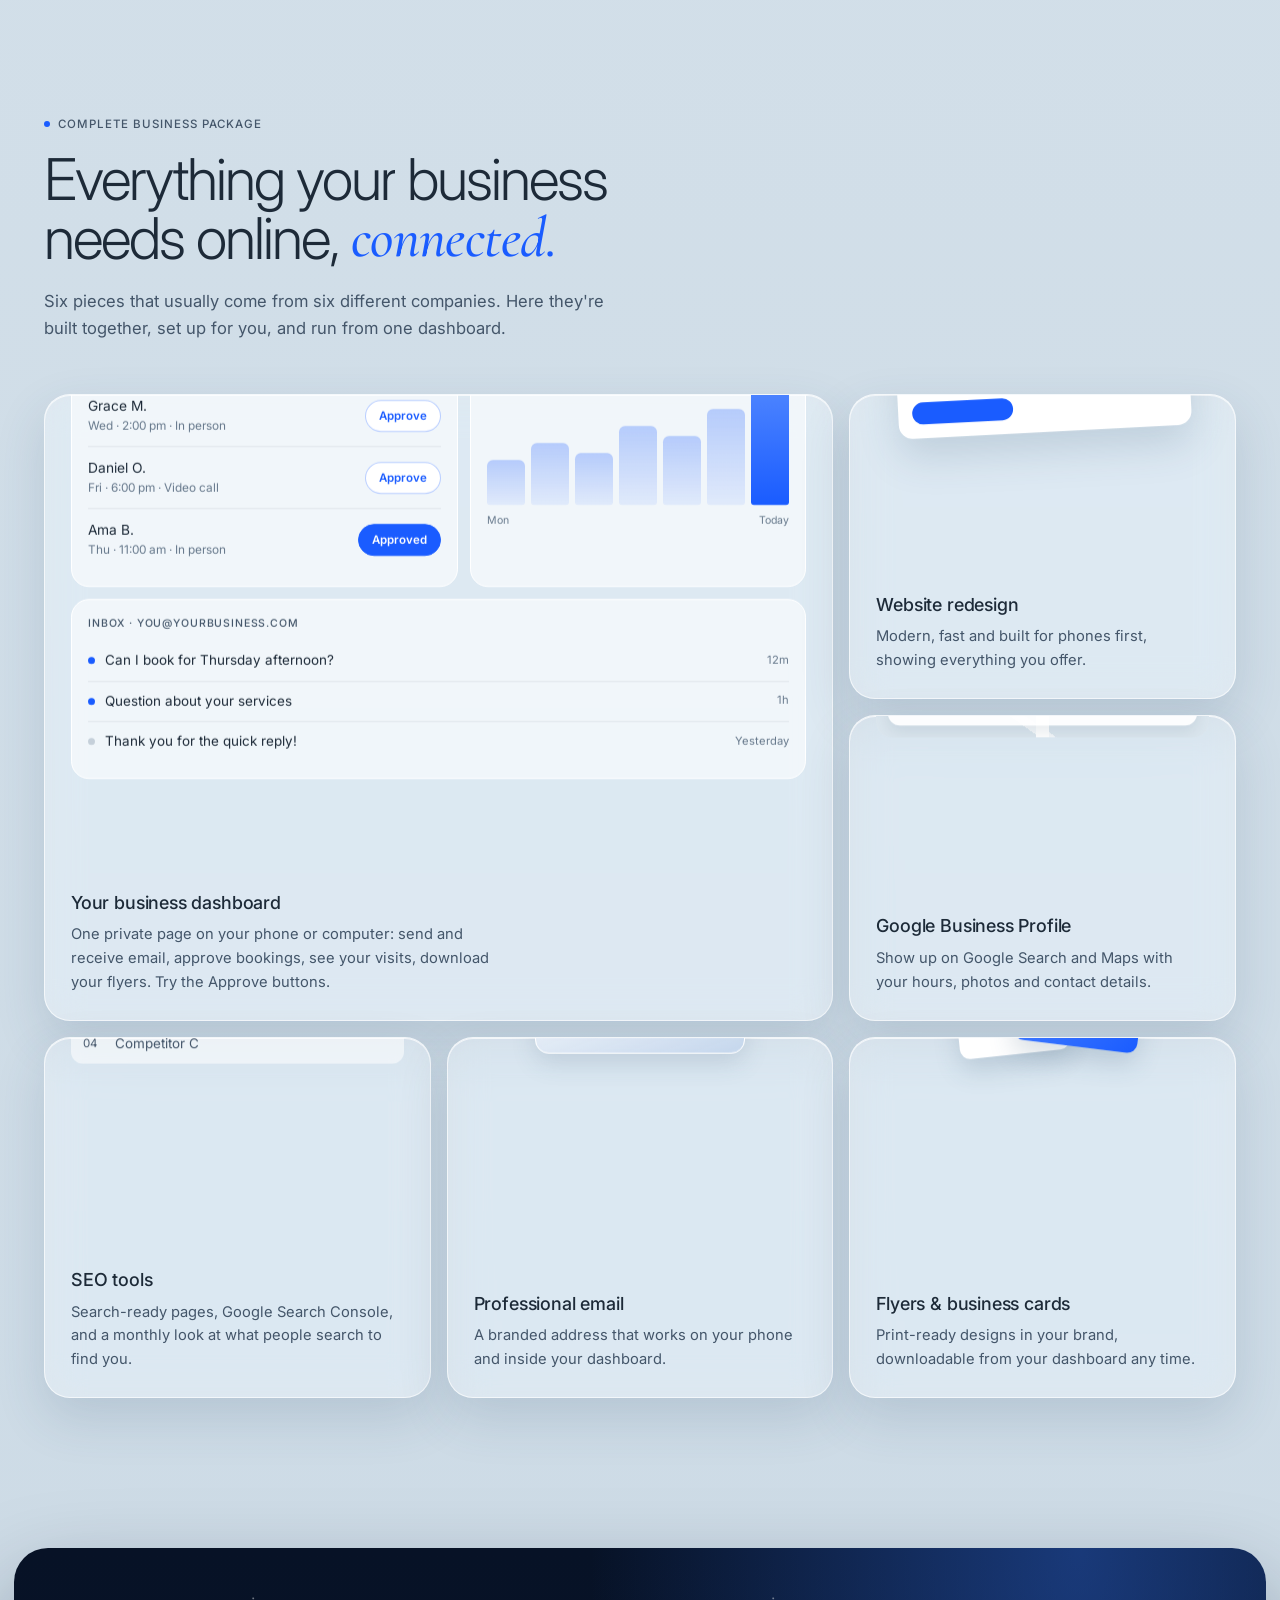
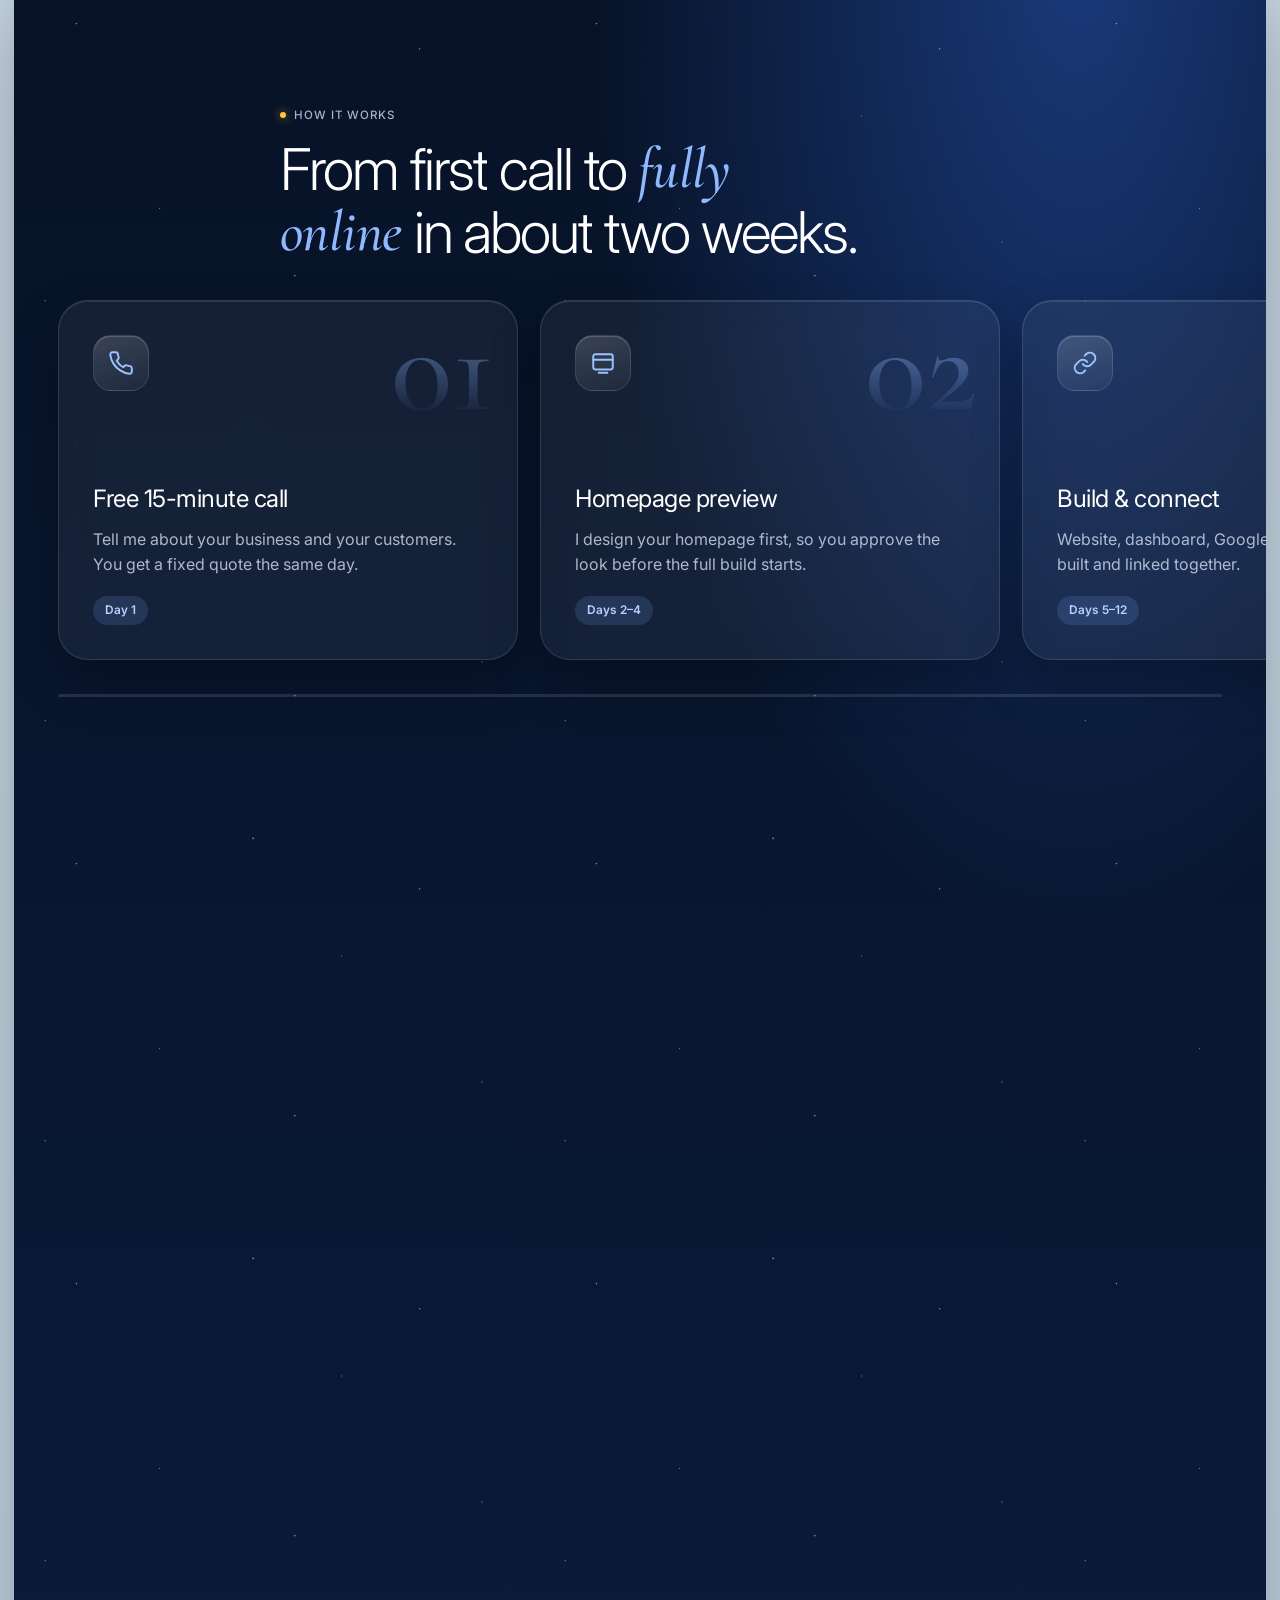
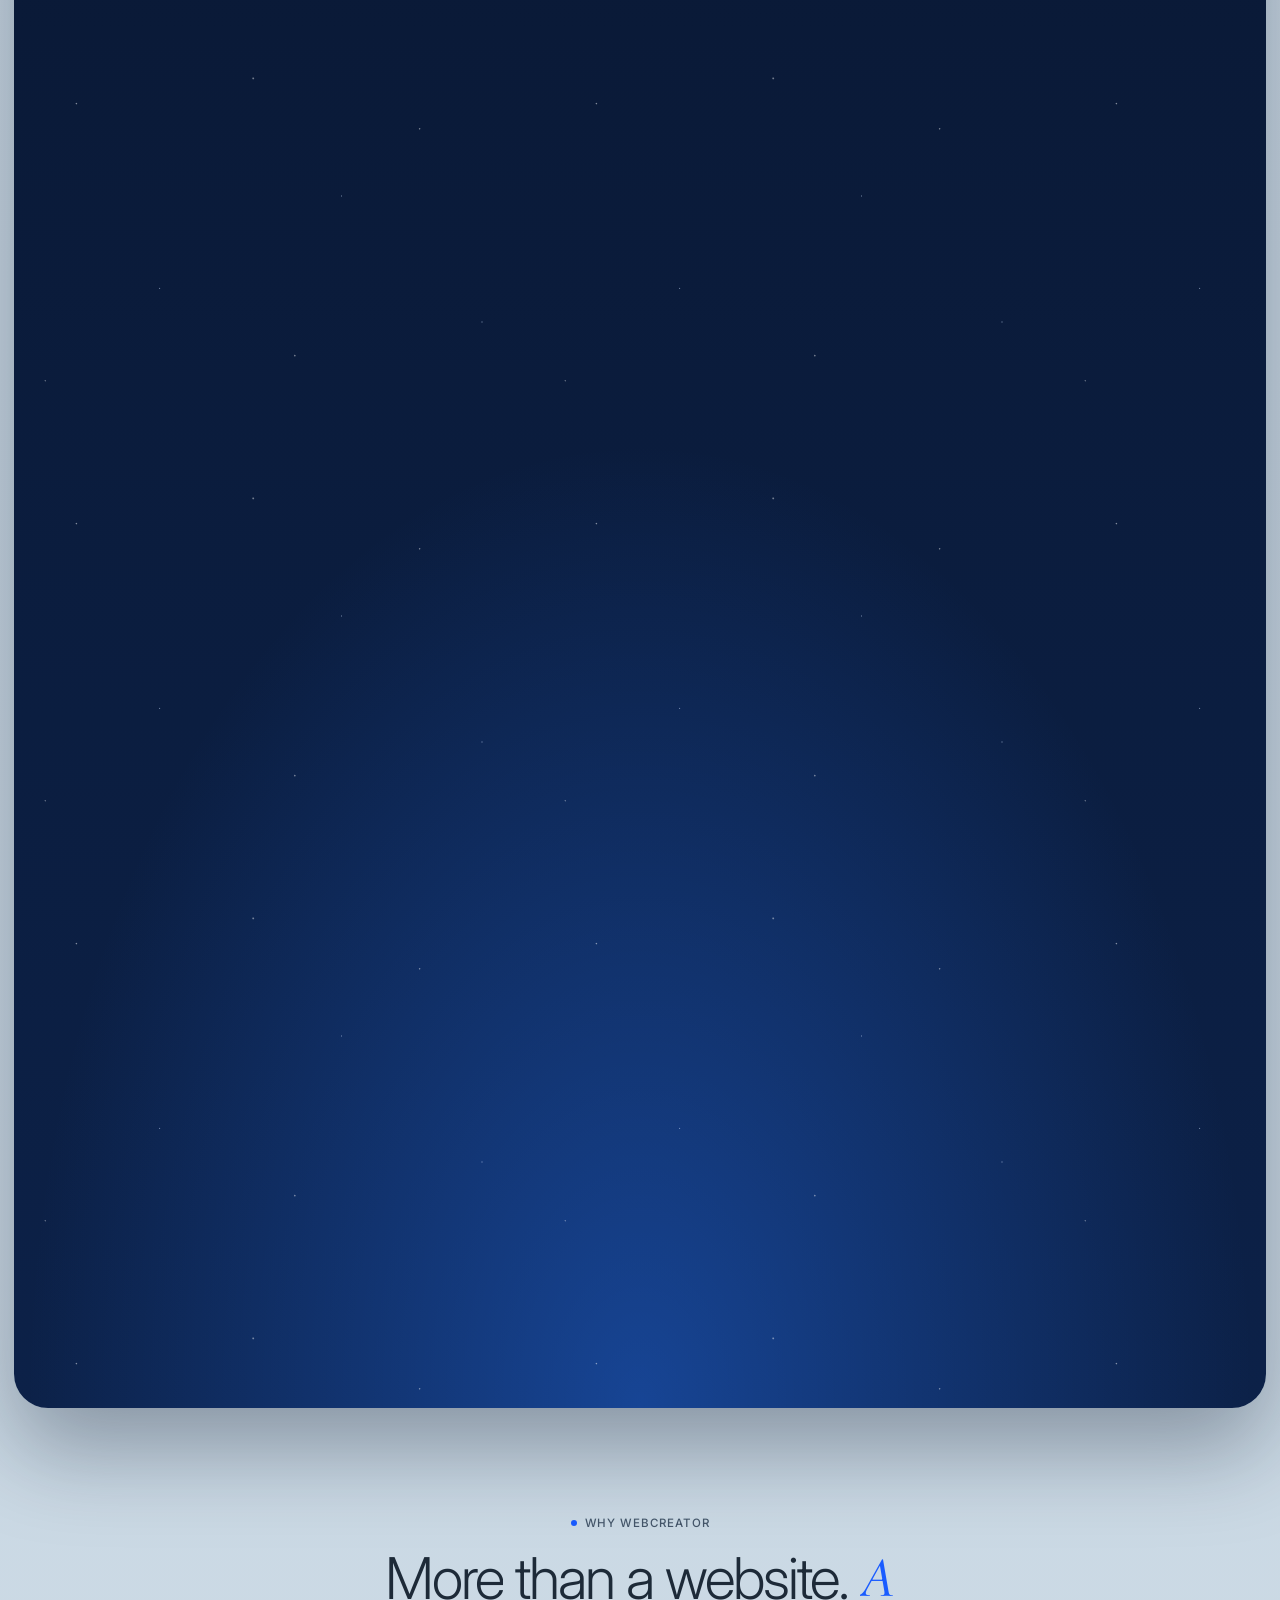
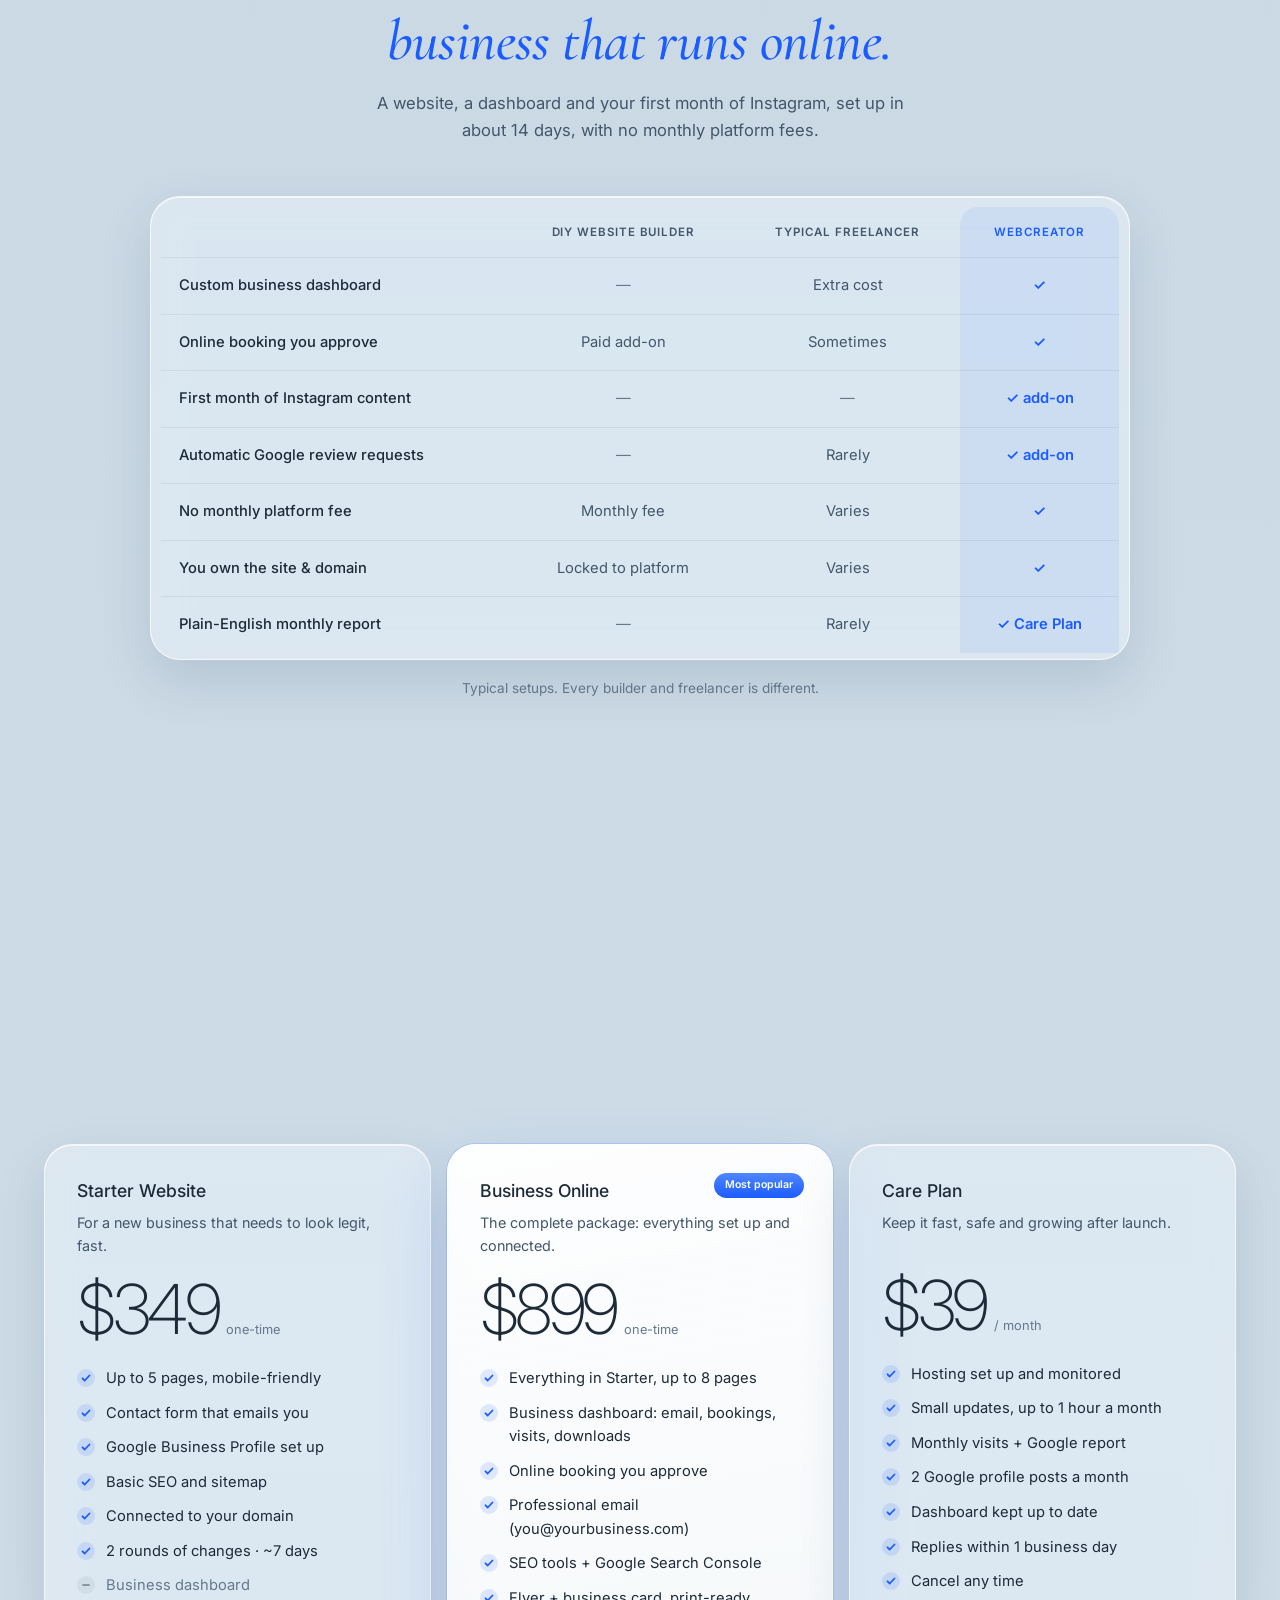
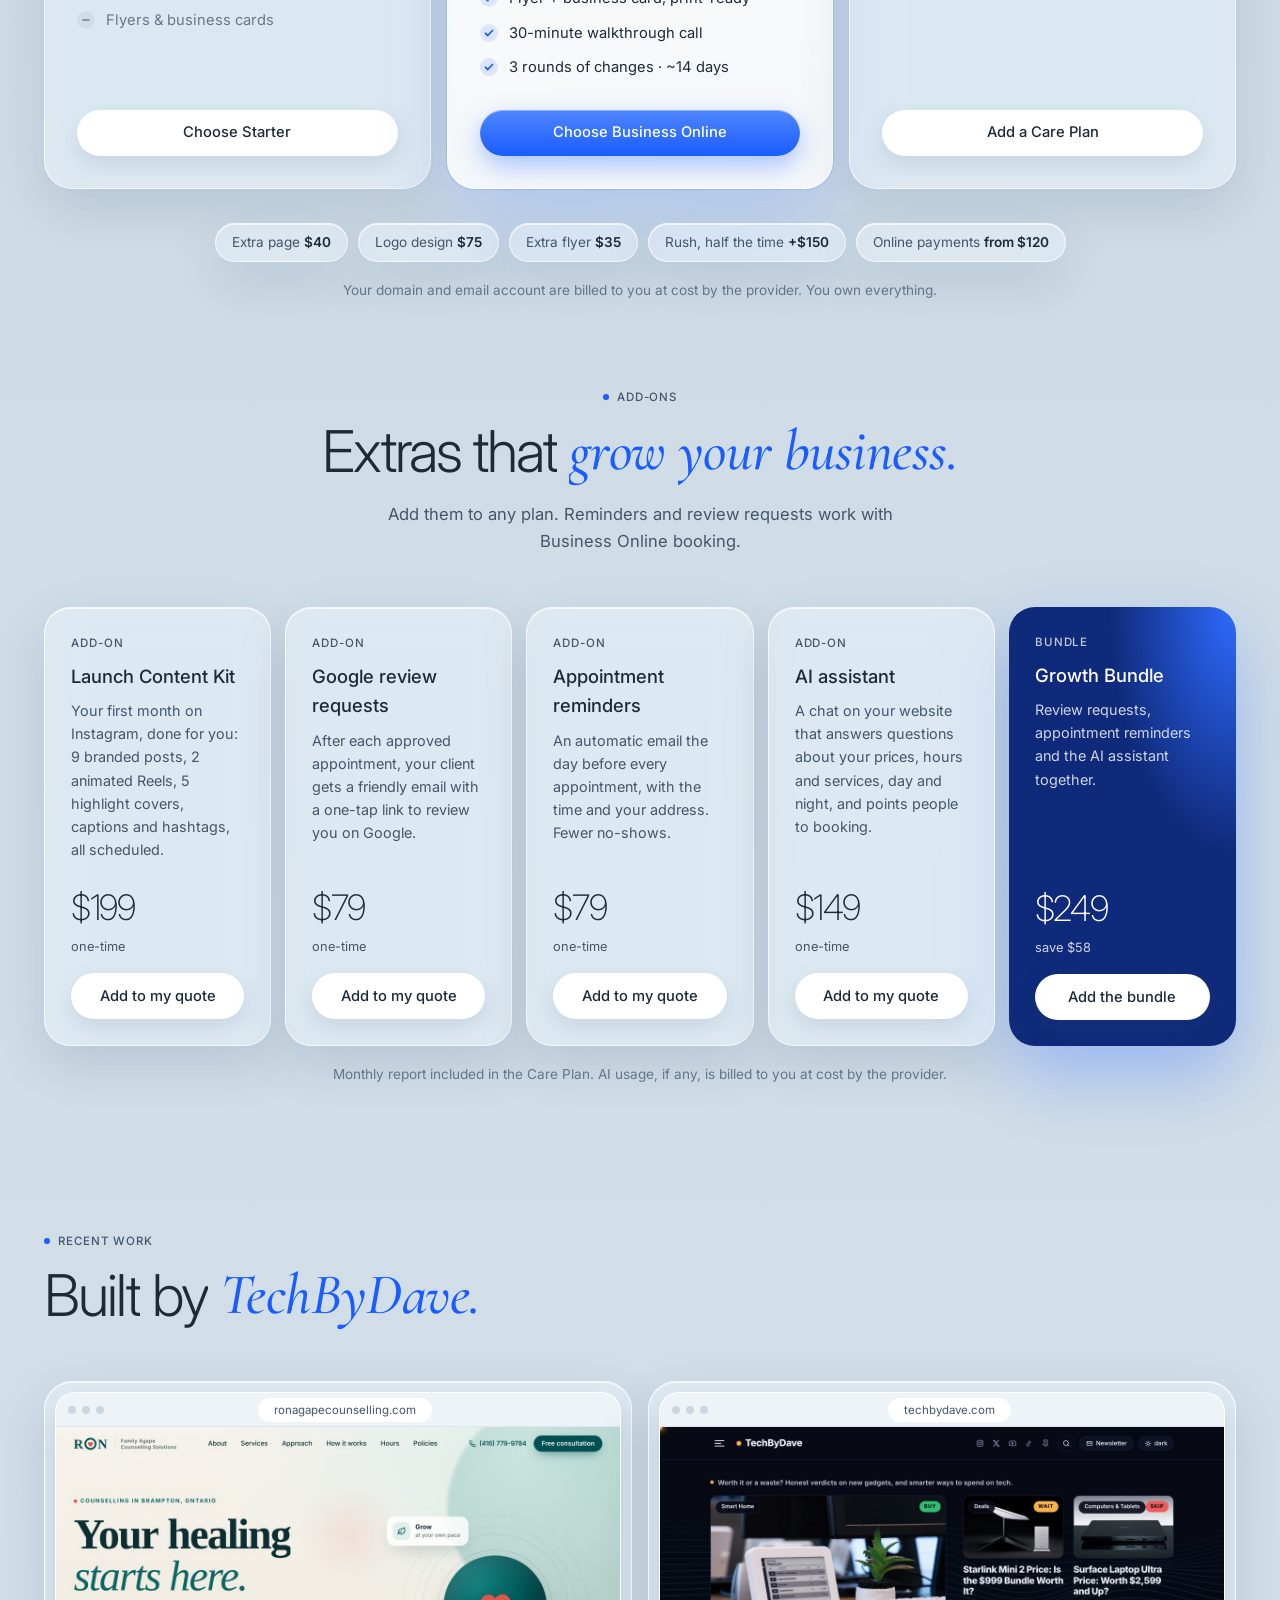
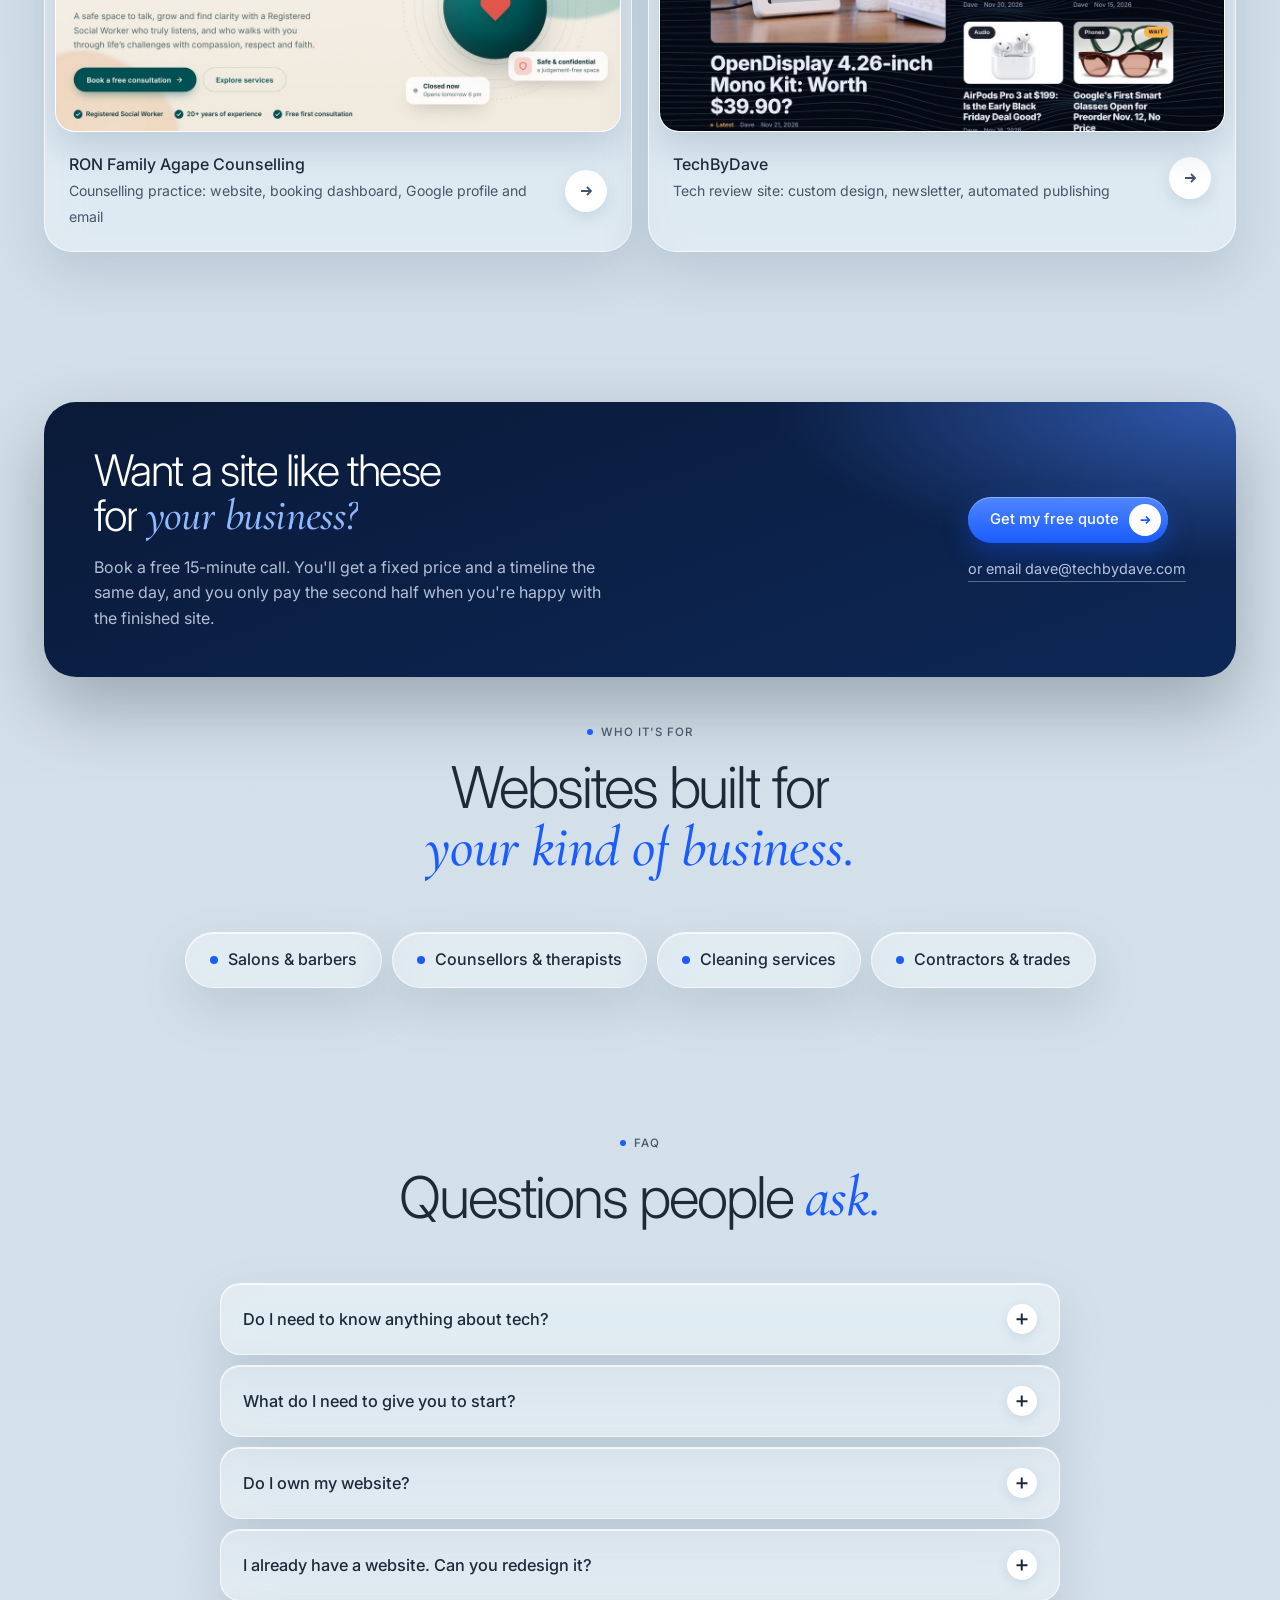
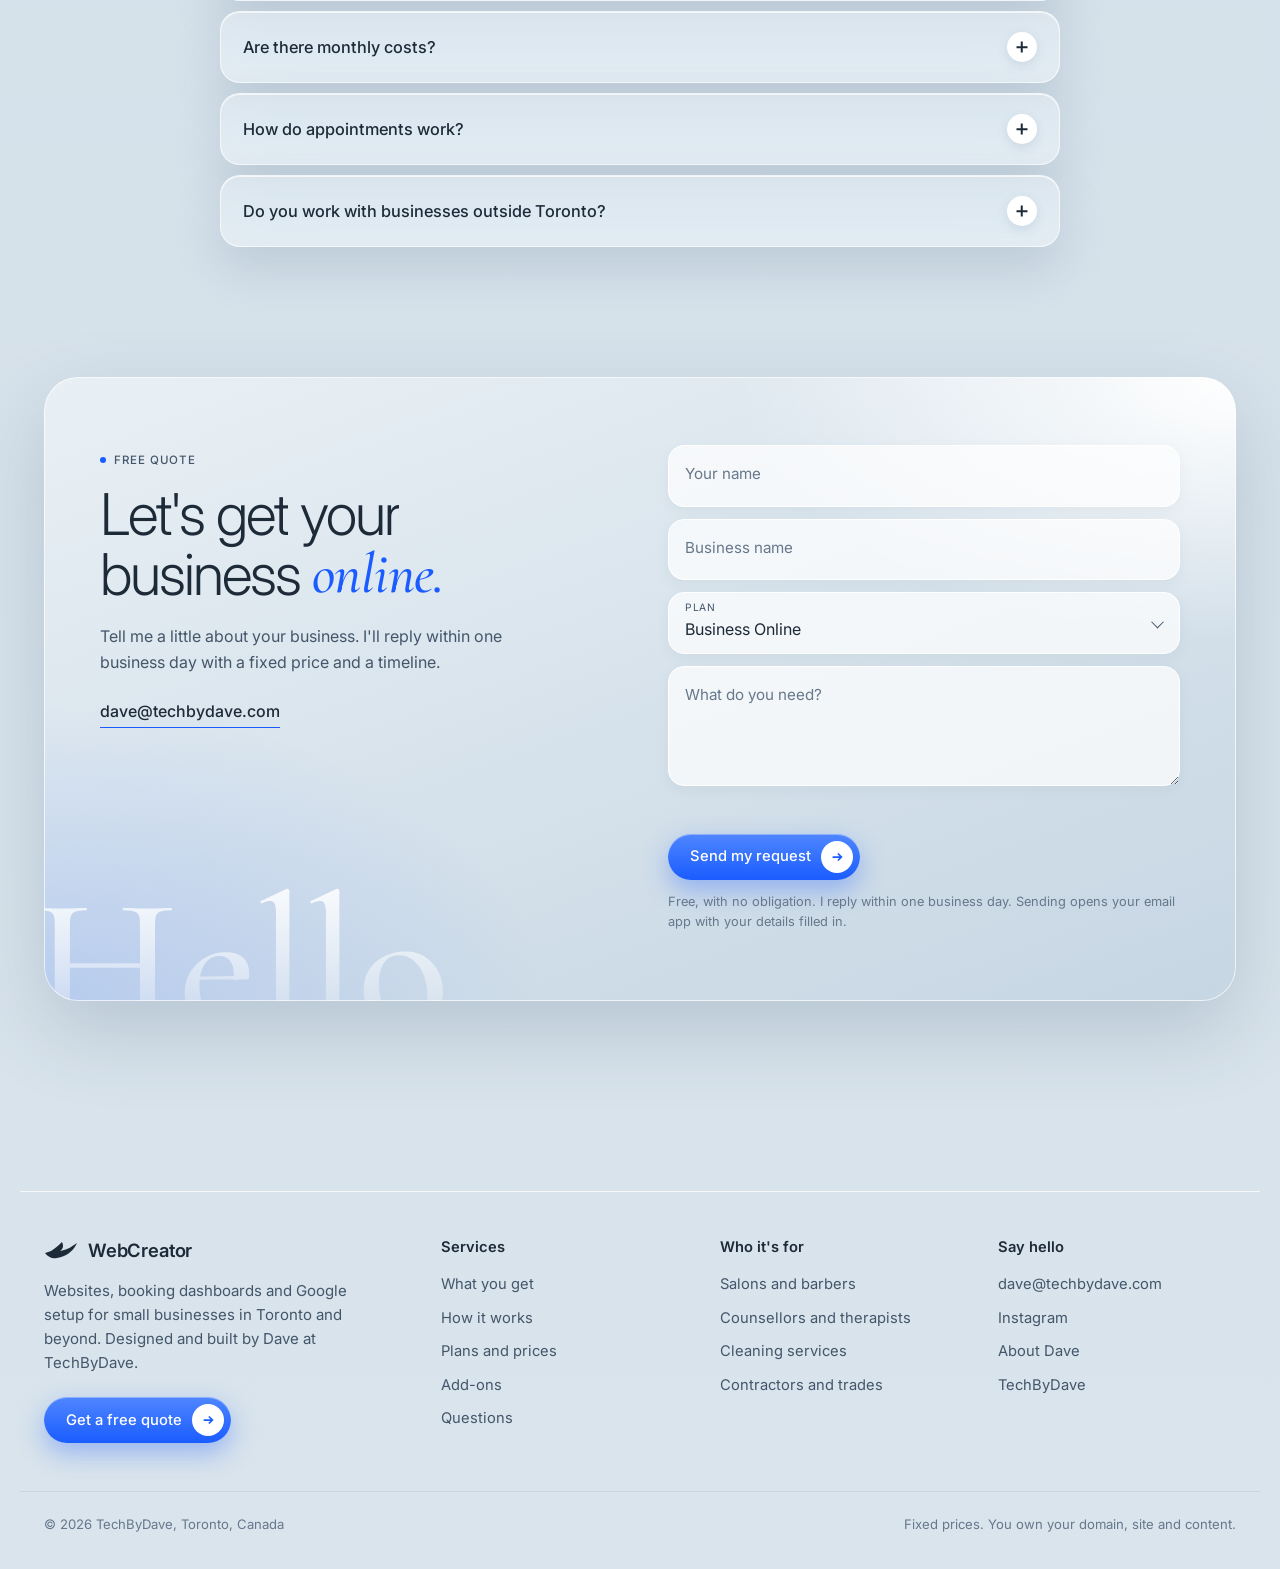
==== commit aec606f2: "Fix oversized icons from cached CSS: size icons inline and version asset URLs Co-Authored-By: Claude" ====
--- a/index.html
+++ b/index.html
@@ -26,7 +26,7 @@
 <script type="application/ld+json">
 {"@context":"https://schema.org","@type":"ProfessionalService","@id":"https://webcreator.techbydave.com/#business","name":"WebCreator by TechByDave","alternateName":"WebCreator","url":"https://webcreator.techbydave.com/","logo":"https://webcreator.techbydave.com/icon-512.png","image":"https://webcreator.techbydave.com/images/og.jpg","email":"dave@techbydave.com","description":"Website design for small businesses: websites with online booking, business dashboards, Google Business Profile setup, SEO, professional email and print designs.","address":{"@type":"PostalAddress","addressLocality":"Toronto","addressRegion":"ON","addressCountry":"CA"},"areaServed":[{"@type":"City","name":"Toronto"},{"@type":"Country","name":"Canada"},"Worldwide"],"founder":{"@type":"Person","name":"Dave","url":"https://webcreator.techbydave.com/about.html"},"parentOrganization":{"@type":"Organization","name":"TechByDave","url":"https://techbydave.com/"},"sameAs":["https://www.instagram.com/webcreator.dave/"],"priceRange":"$$","makesOffer":[{"@type":"Offer","name":"Starter Website","price":"349","priceCurrency":"USD"},{"@type":"Offer","name":"Business Online","price":"899","priceCurrency":"USD"},{"@type":"Offer","name":"Care Plan","price":"39","priceCurrency":"USD","description":"Per month"}]}
 </script>
-<link rel="stylesheet" href="assets/site.css">
+<link rel="stylesheet" href="assets/site.css?v=202611252355">
 </head>
 <body>
 <div class="progress" aria-hidden="true"></div>
@@ -97,10 +97,10 @@
 </div>
 
 <ul class="promise wrap" aria-label="How working with me works">
-  <li><svg viewBox="0 0 24 24" fill="none" stroke="currentColor" stroke-width="1.8" stroke-linecap="round" stroke-linejoin="round" aria-hidden="true"><path d="M22 16.9v3a2 2 0 0 1-2.2 2 19.8 19.8 0 0 1-8.6-3.1 19.5 19.5 0 0 1-6-6A19.8 19.8 0 0 1 2.1 4.2 2 2 0 0 1 4.1 2h3a2 2 0 0 1 2 1.7c.1 1 .4 1.9.7 2.8a2 2 0 0 1-.5 2.1L8 9.9a16 16 0 0 0 6 6l1.3-1.3a2 2 0 0 1 2.1-.4c.9.3 1.8.6 2.8.7a2 2 0 0 1 1.7 2z"/></svg><span><b>Free 15-minute call</b>No pressure, no sales pitch</span></li>
-  <li><svg viewBox="0 0 24 24" fill="none" stroke="currentColor" stroke-width="1.8" stroke-linecap="round" stroke-linejoin="round" aria-hidden="true"><path d="M14 2H6a2 2 0 0 0-2 2v16a2 2 0 0 0 2 2h12a2 2 0 0 0 2-2V8z"/><path d="M14 2v6h6M9 15l2 2 4-4"/></svg><span><b>Fixed quote the same day</b>The price won't change later</span></li>
-  <li><svg viewBox="0 0 24 24" fill="none" stroke="currentColor" stroke-width="1.8" stroke-linecap="round" stroke-linejoin="round" aria-hidden="true"><path d="M20.8 4.6a5.5 5.5 0 0 0-7.8 0L12 5.7l-1-1.1a5.5 5.5 0 0 0-7.8 7.8l1 1.1L12 21.2l7.8-7.7 1-1.1a5.5 5.5 0 0 0 0-7.8z"/></svg><span><b>Half now, half when happy</b>You approve the finished site first</span></li>
-  <li><svg viewBox="0 0 24 24" fill="none" stroke="currentColor" stroke-width="1.8" stroke-linecap="round" stroke-linejoin="round" aria-hidden="true"><rect x="3" y="11" width="18" height="11" rx="2"/><path d="M7 11V7a5 5 0 0 1 10 0v4"/></svg><span><b>You own everything</b>Domain, site and content</span></li>
+  <li><svg width="34" height="34" viewBox="0 0 24 24" fill="none" stroke="currentColor" stroke-width="1.8" stroke-linecap="round" stroke-linejoin="round" aria-hidden="true"><path d="M22 16.9v3a2 2 0 0 1-2.2 2 19.8 19.8 0 0 1-8.6-3.1 19.5 19.5 0 0 1-6-6A19.8 19.8 0 0 1 2.1 4.2 2 2 0 0 1 4.1 2h3a2 2 0 0 1 2 1.7c.1 1 .4 1.9.7 2.8a2 2 0 0 1-.5 2.1L8 9.9a16 16 0 0 0 6 6l1.3-1.3a2 2 0 0 1 2.1-.4c.9.3 1.8.6 2.8.7a2 2 0 0 1 1.7 2z"/></svg><span><b>Free 15-minute call</b>No pressure, no sales pitch</span></li>
+  <li><svg width="34" height="34" viewBox="0 0 24 24" fill="none" stroke="currentColor" stroke-width="1.8" stroke-linecap="round" stroke-linejoin="round" aria-hidden="true"><path d="M14 2H6a2 2 0 0 0-2 2v16a2 2 0 0 0 2 2h12a2 2 0 0 0 2-2V8z"/><path d="M14 2v6h6M9 15l2 2 4-4"/></svg><span><b>Fixed quote the same day</b>The price won't change later</span></li>
+  <li><svg width="34" height="34" viewBox="0 0 24 24" fill="none" stroke="currentColor" stroke-width="1.8" stroke-linecap="round" stroke-linejoin="round" aria-hidden="true"><path d="M20.8 4.6a5.5 5.5 0 0 0-7.8 0L12 5.7l-1-1.1a5.5 5.5 0 0 0-7.8 7.8l1 1.1L12 21.2l7.8-7.7 1-1.1a5.5 5.5 0 0 0 0-7.8z"/></svg><span><b>Half now, half when happy</b>You approve the finished site first</span></li>
+  <li><svg width="34" height="34" viewBox="0 0 24 24" fill="none" stroke="currentColor" stroke-width="1.8" stroke-linecap="round" stroke-linejoin="round" aria-hidden="true"><rect x="3" y="11" width="18" height="11" rx="2"/><path d="M7 11V7a5 5 0 0 1 10 0v4"/></svg><span><b>You own everything</b>Domain, site and content</span></li>
 </ul>
 
 <div class="rows" aria-label="Who it's for and what's included">
@@ -271,6 +271,6 @@
   <nav class="fcol" aria-label="Contact"><h4>Say hello</h4><a href="mailto:dave@techbydave.com">dave@techbydave.com</a><a href="https://www.instagram.com/webcreator.dave/" target="_blank" rel="noopener">Instagram</a><a href="/about.html">About Dave</a><a href="https://techbydave.com">TechByDave</a></nav>
 </div><div class="wrap fbase"><span>© <span class="year">2026</span> TechByDave, Toronto, Canada</span><span>Fixed prices. You own your domain, site and content.</span></div></footer>
 
-<script src="assets/site.js"></script>
+<script src="assets/site.js?v=202611252355"></script>
 </body>
 </html>
